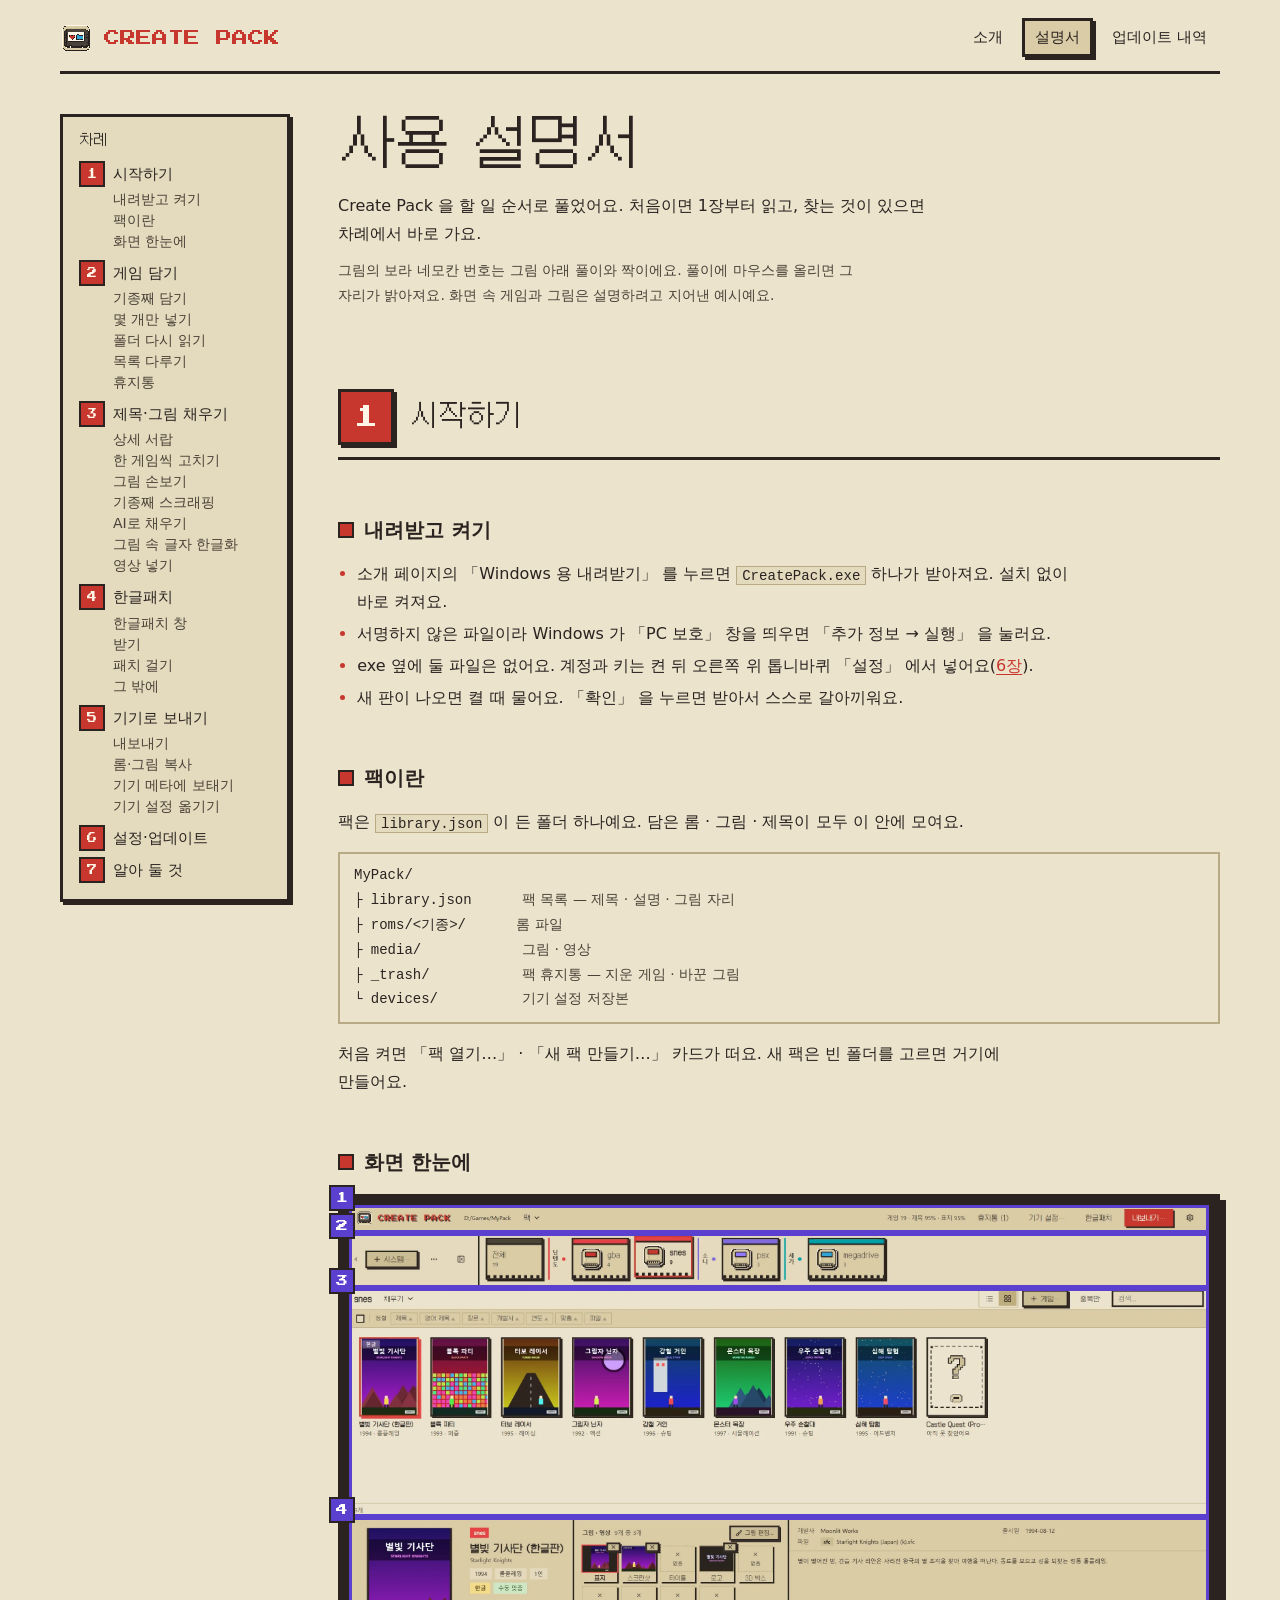
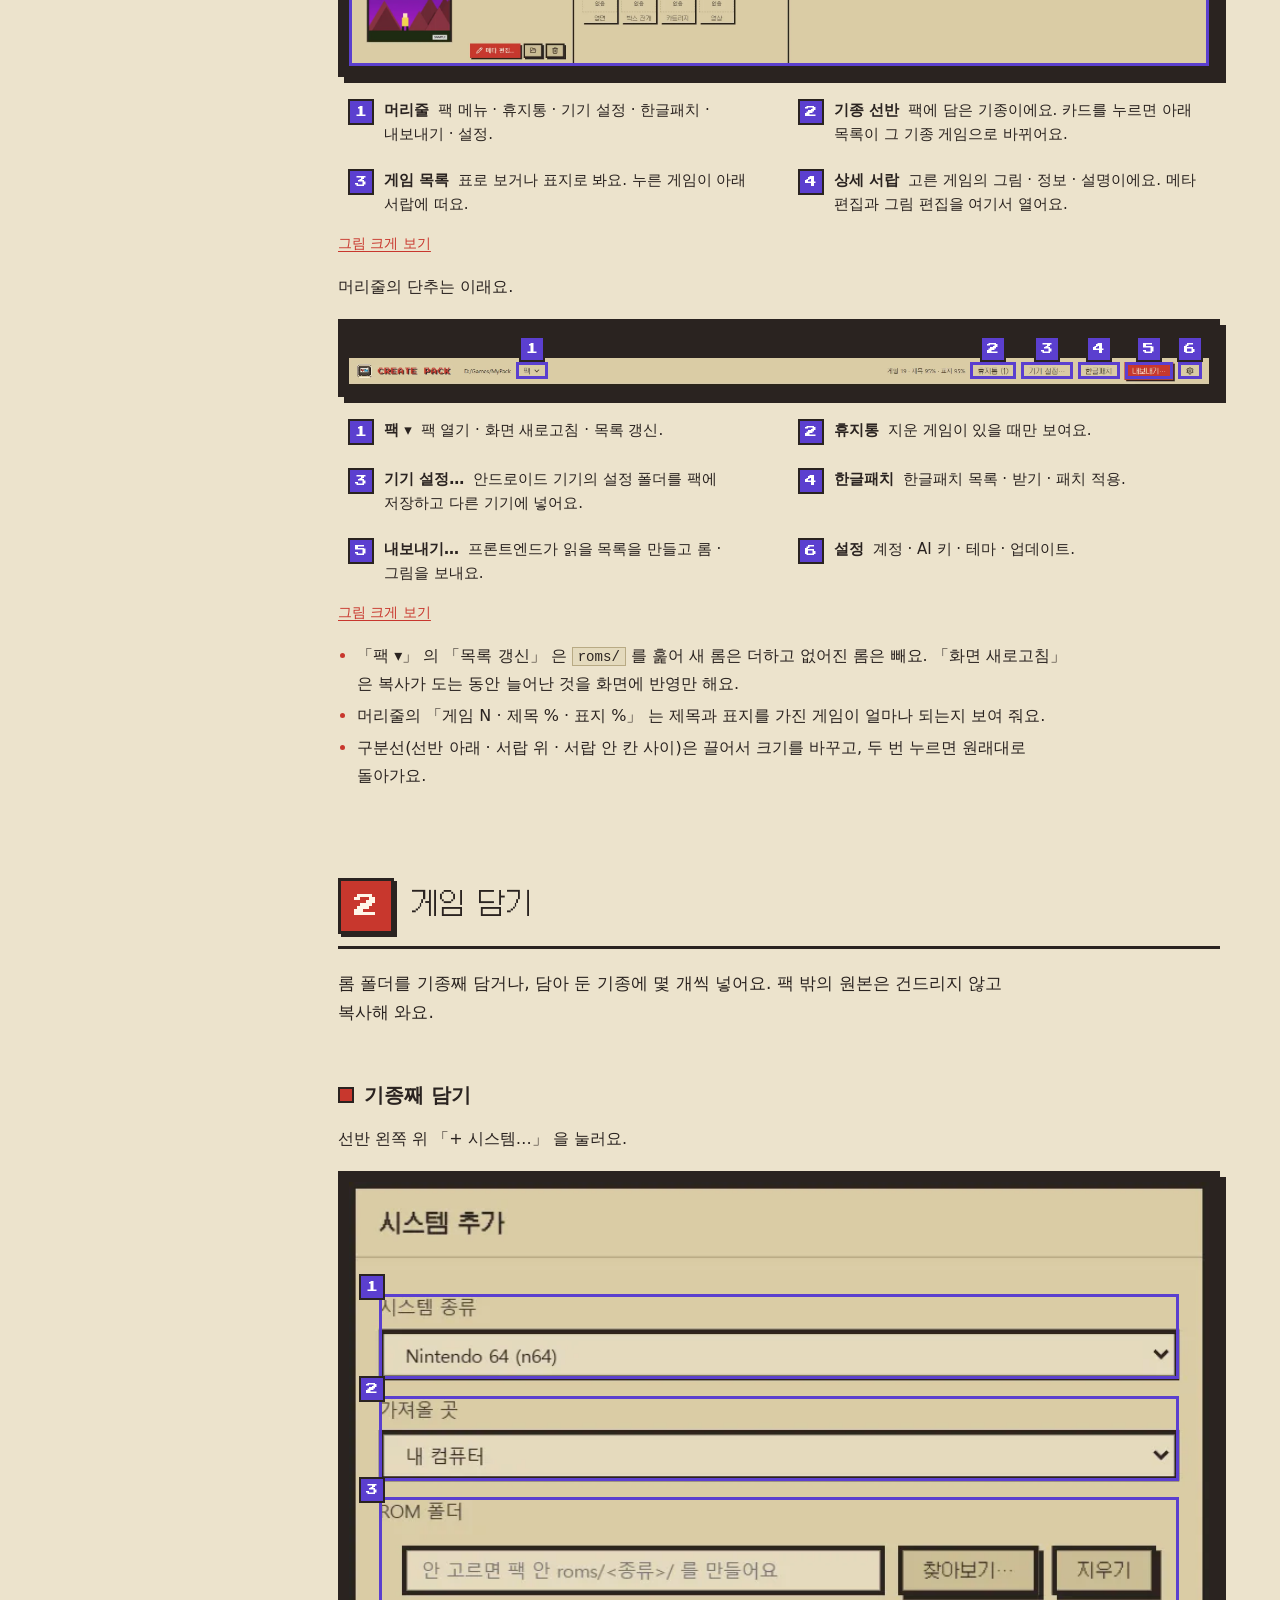
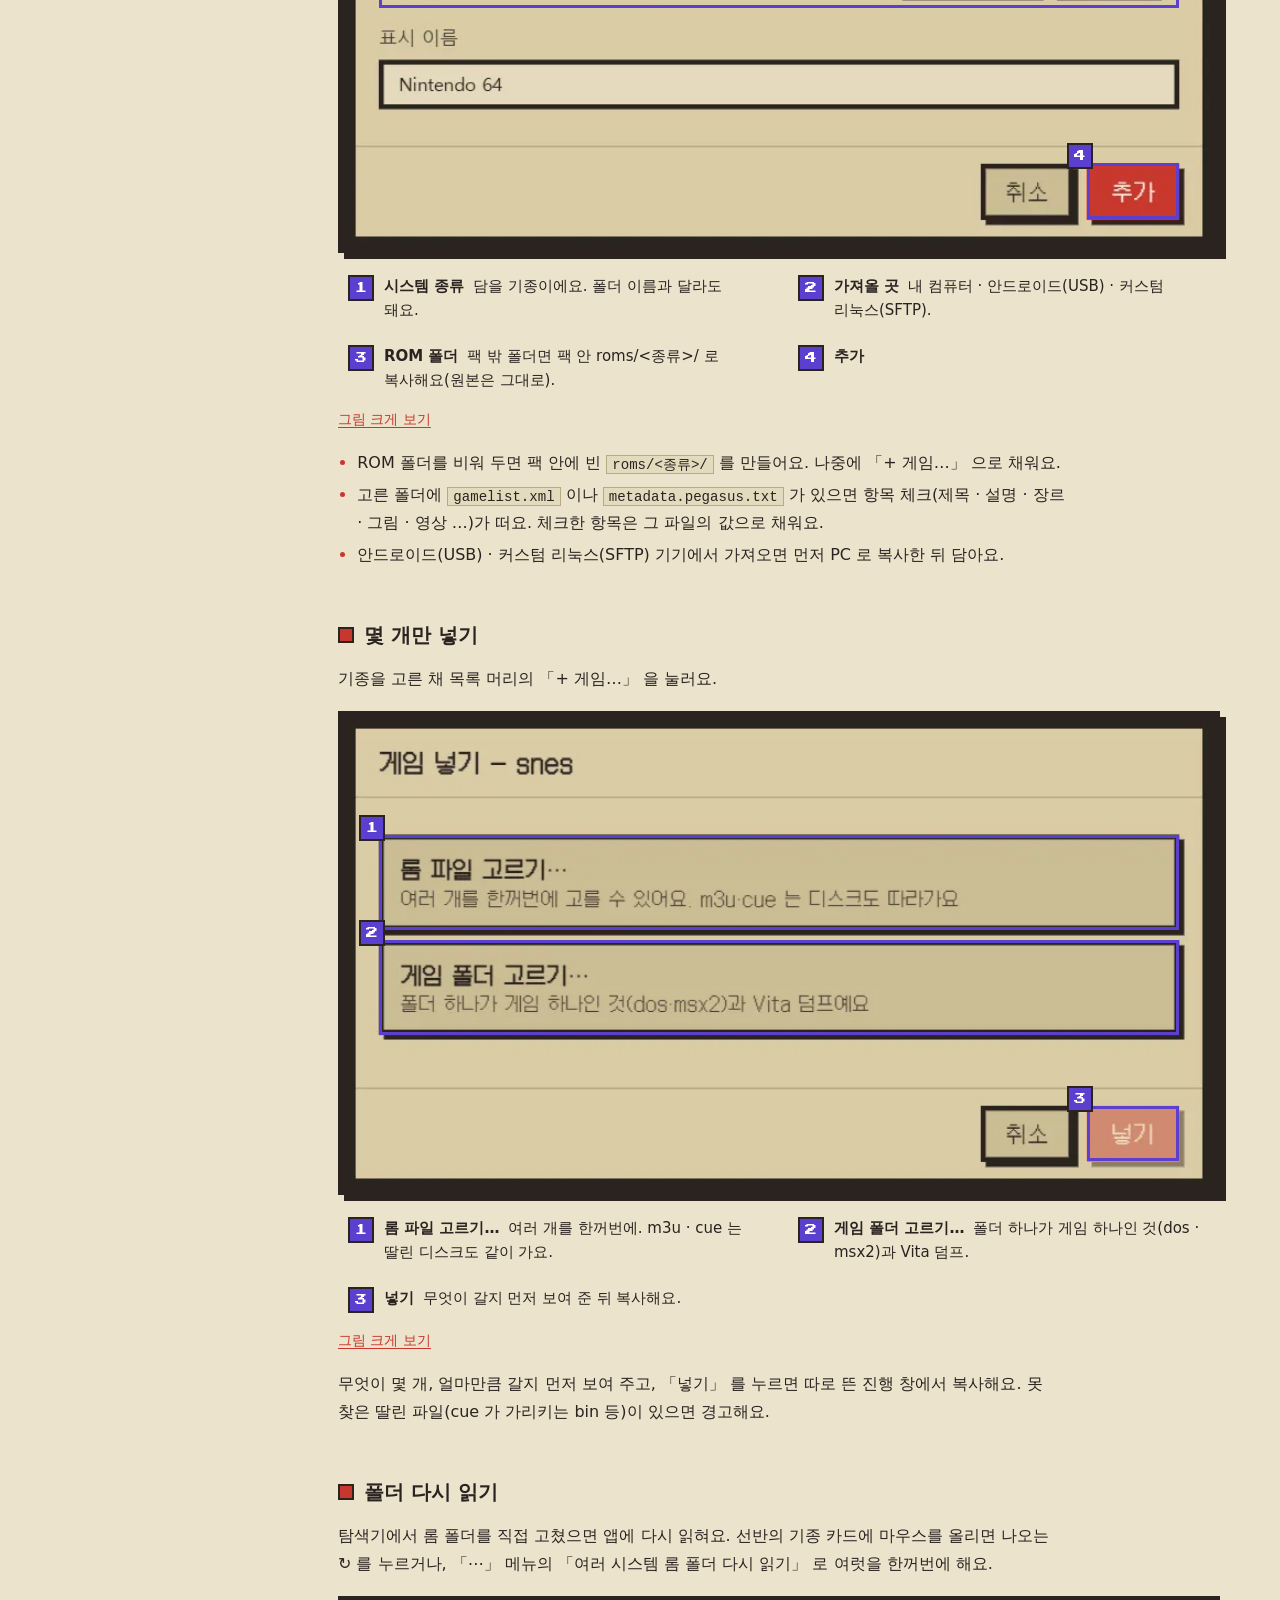
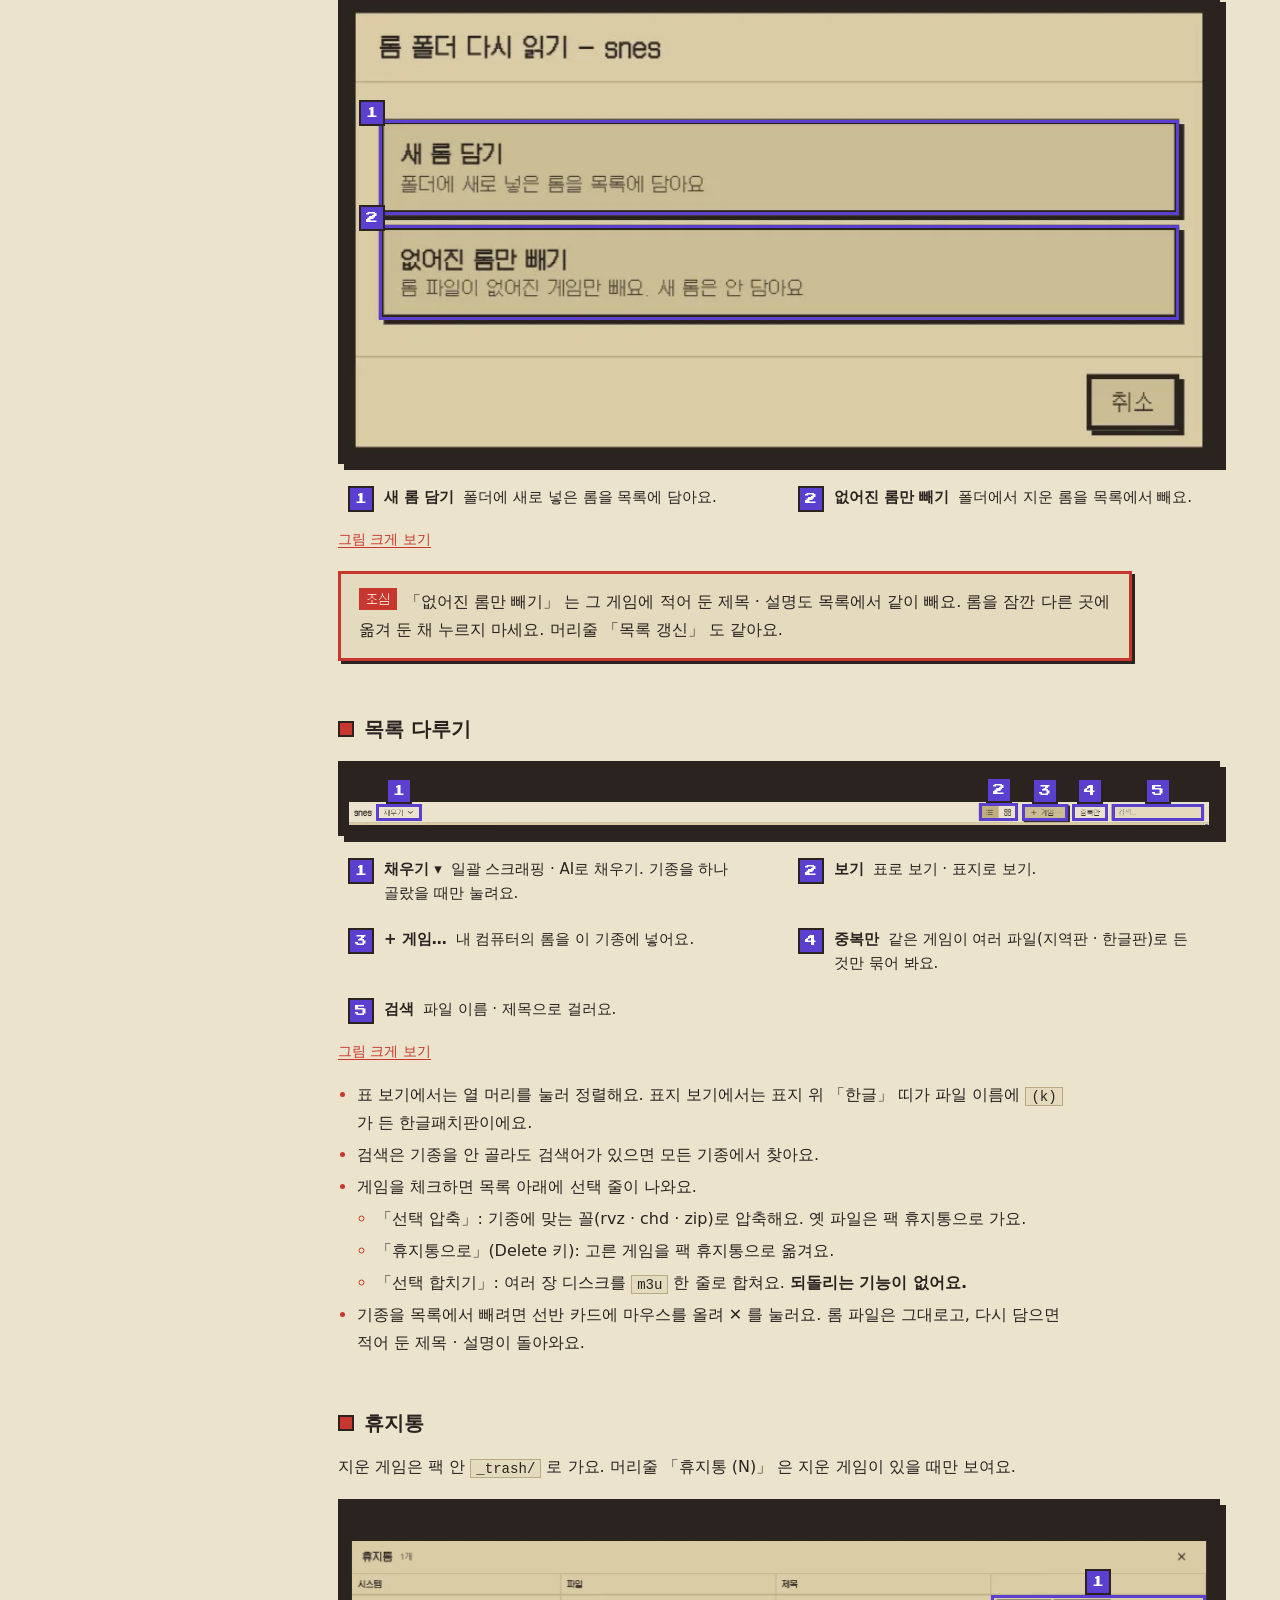
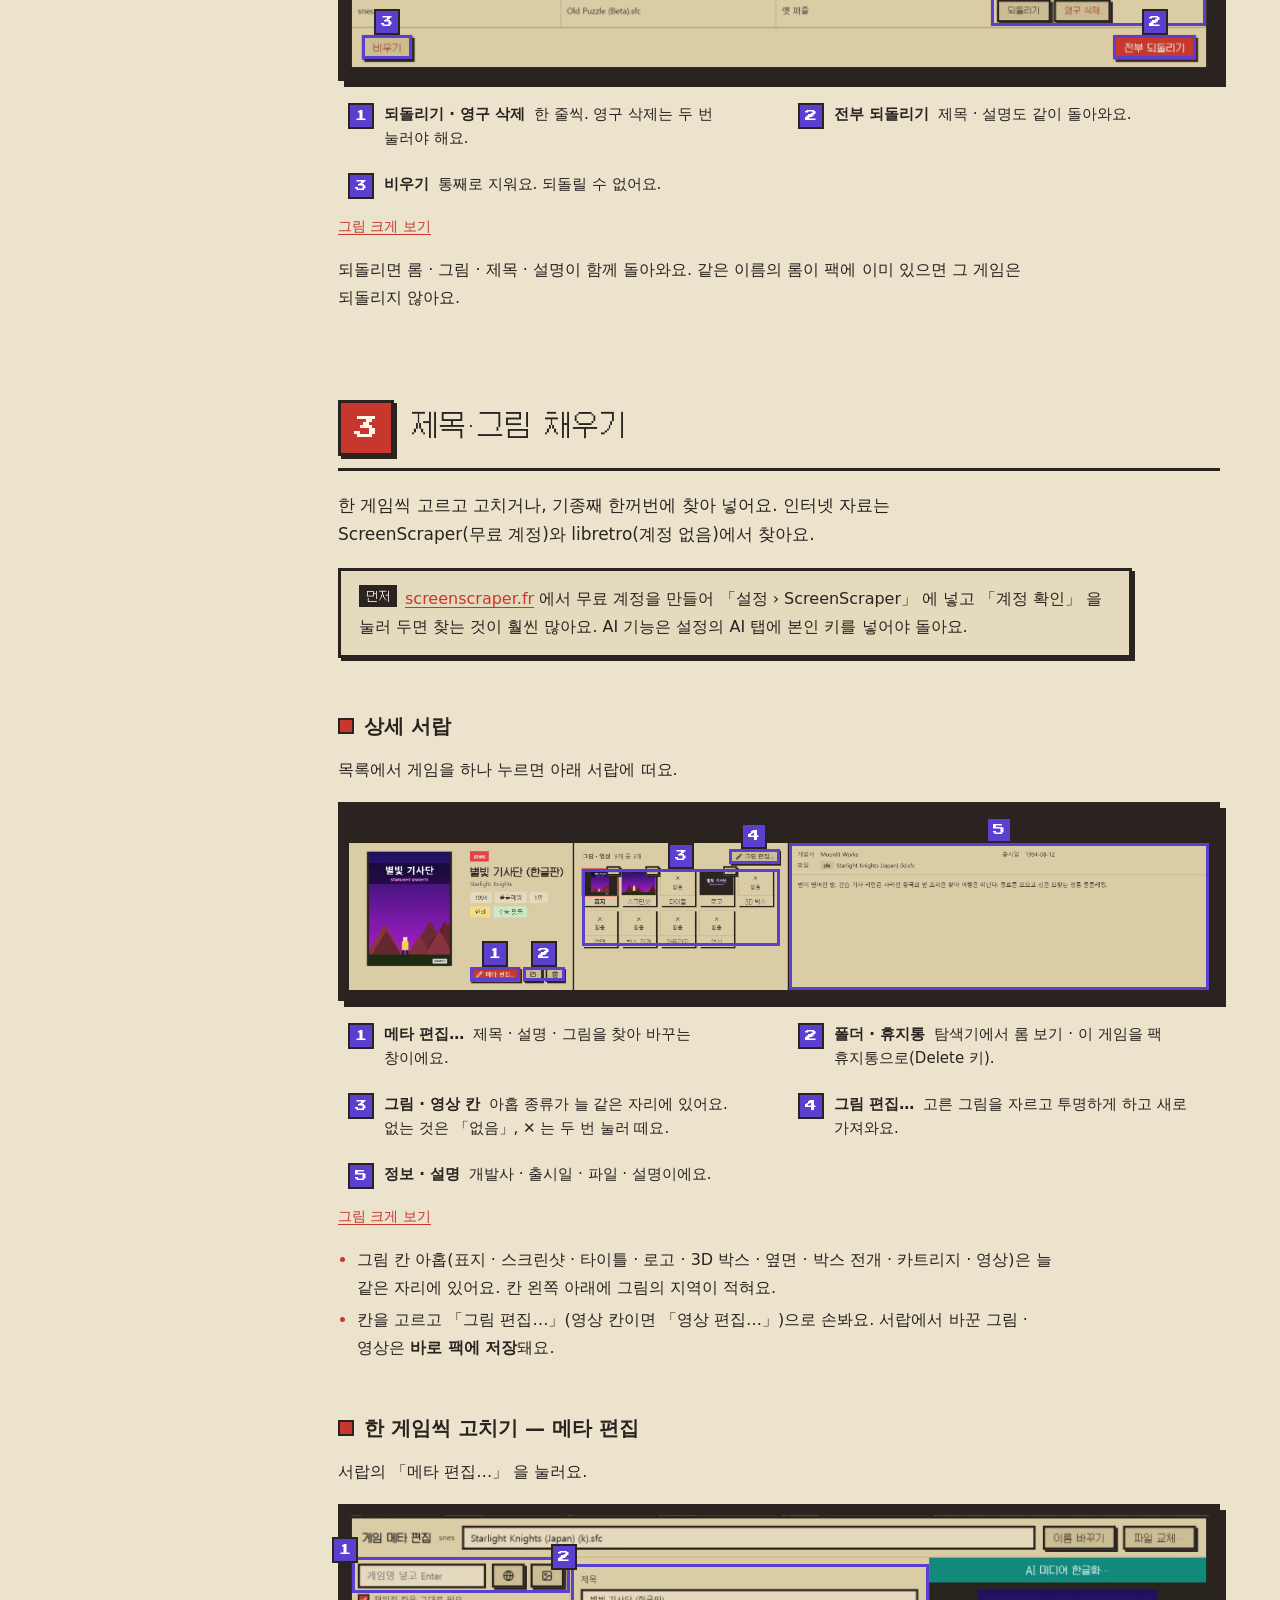
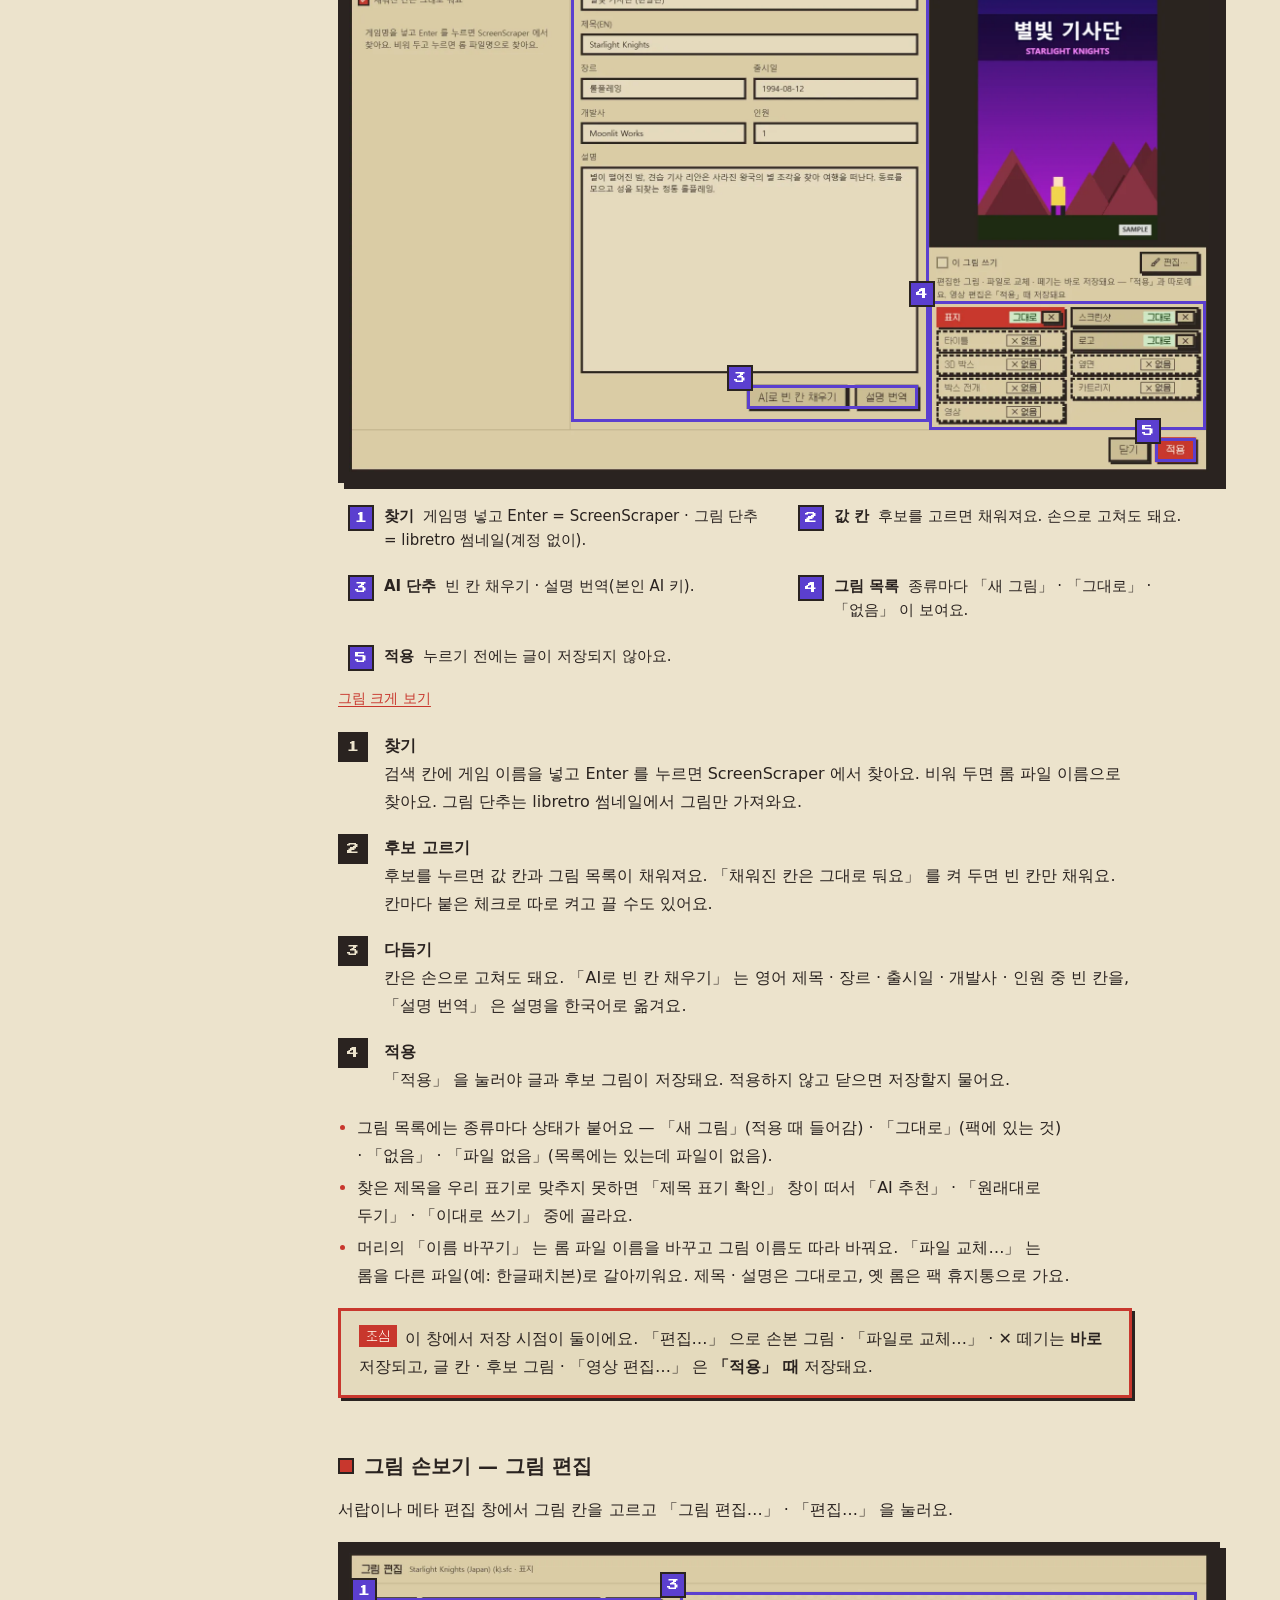
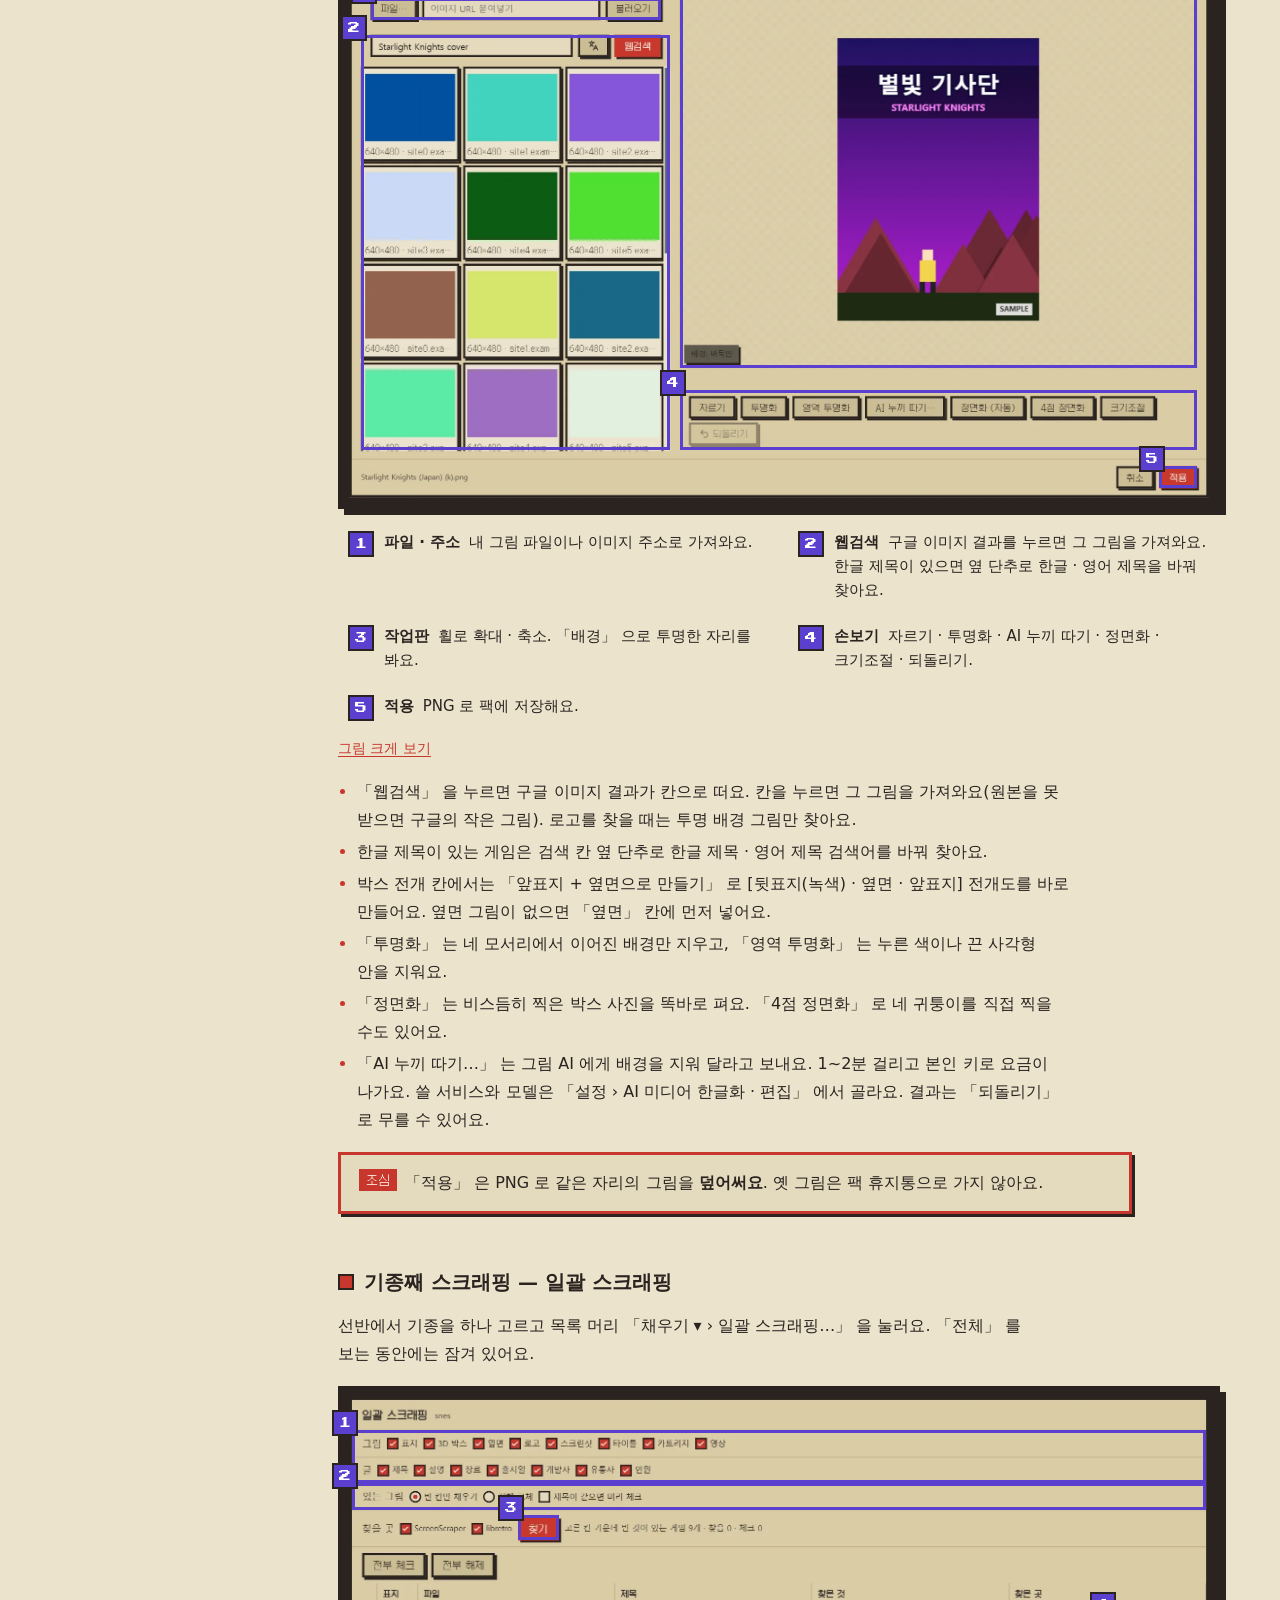
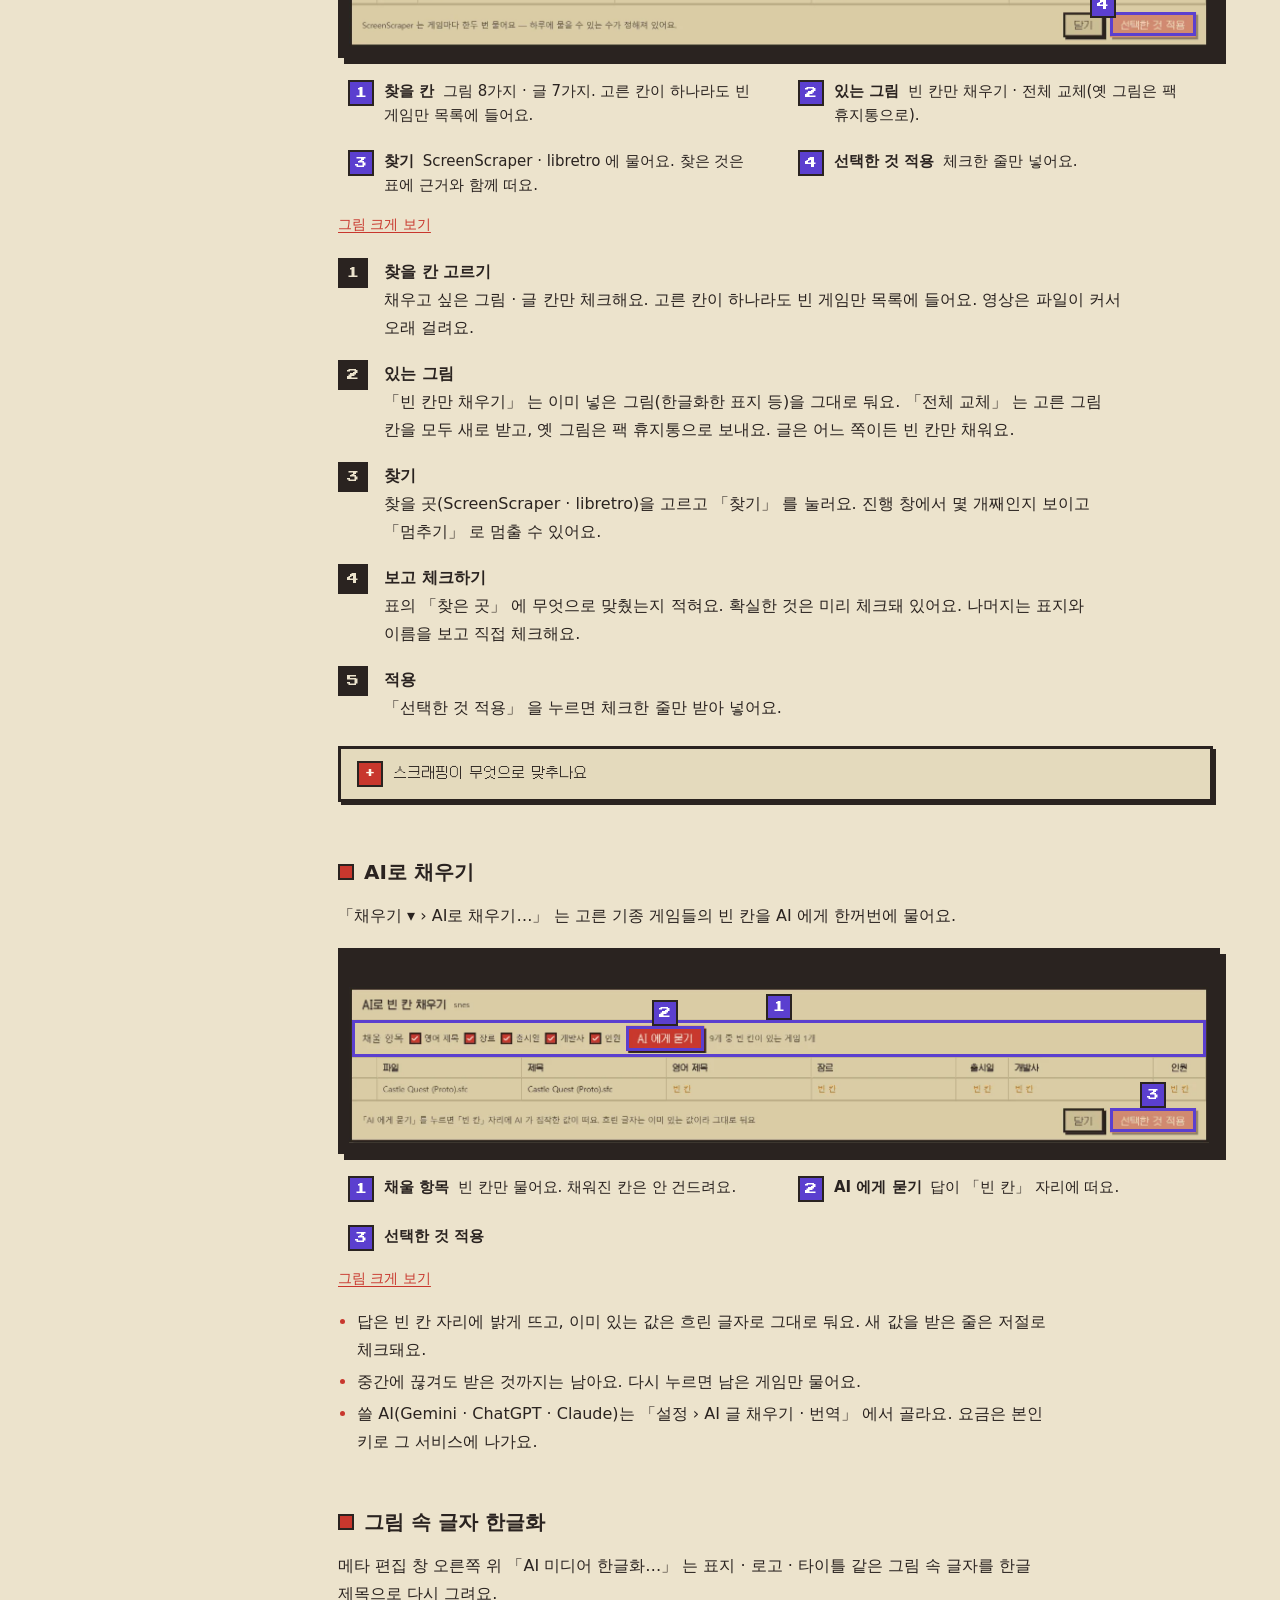
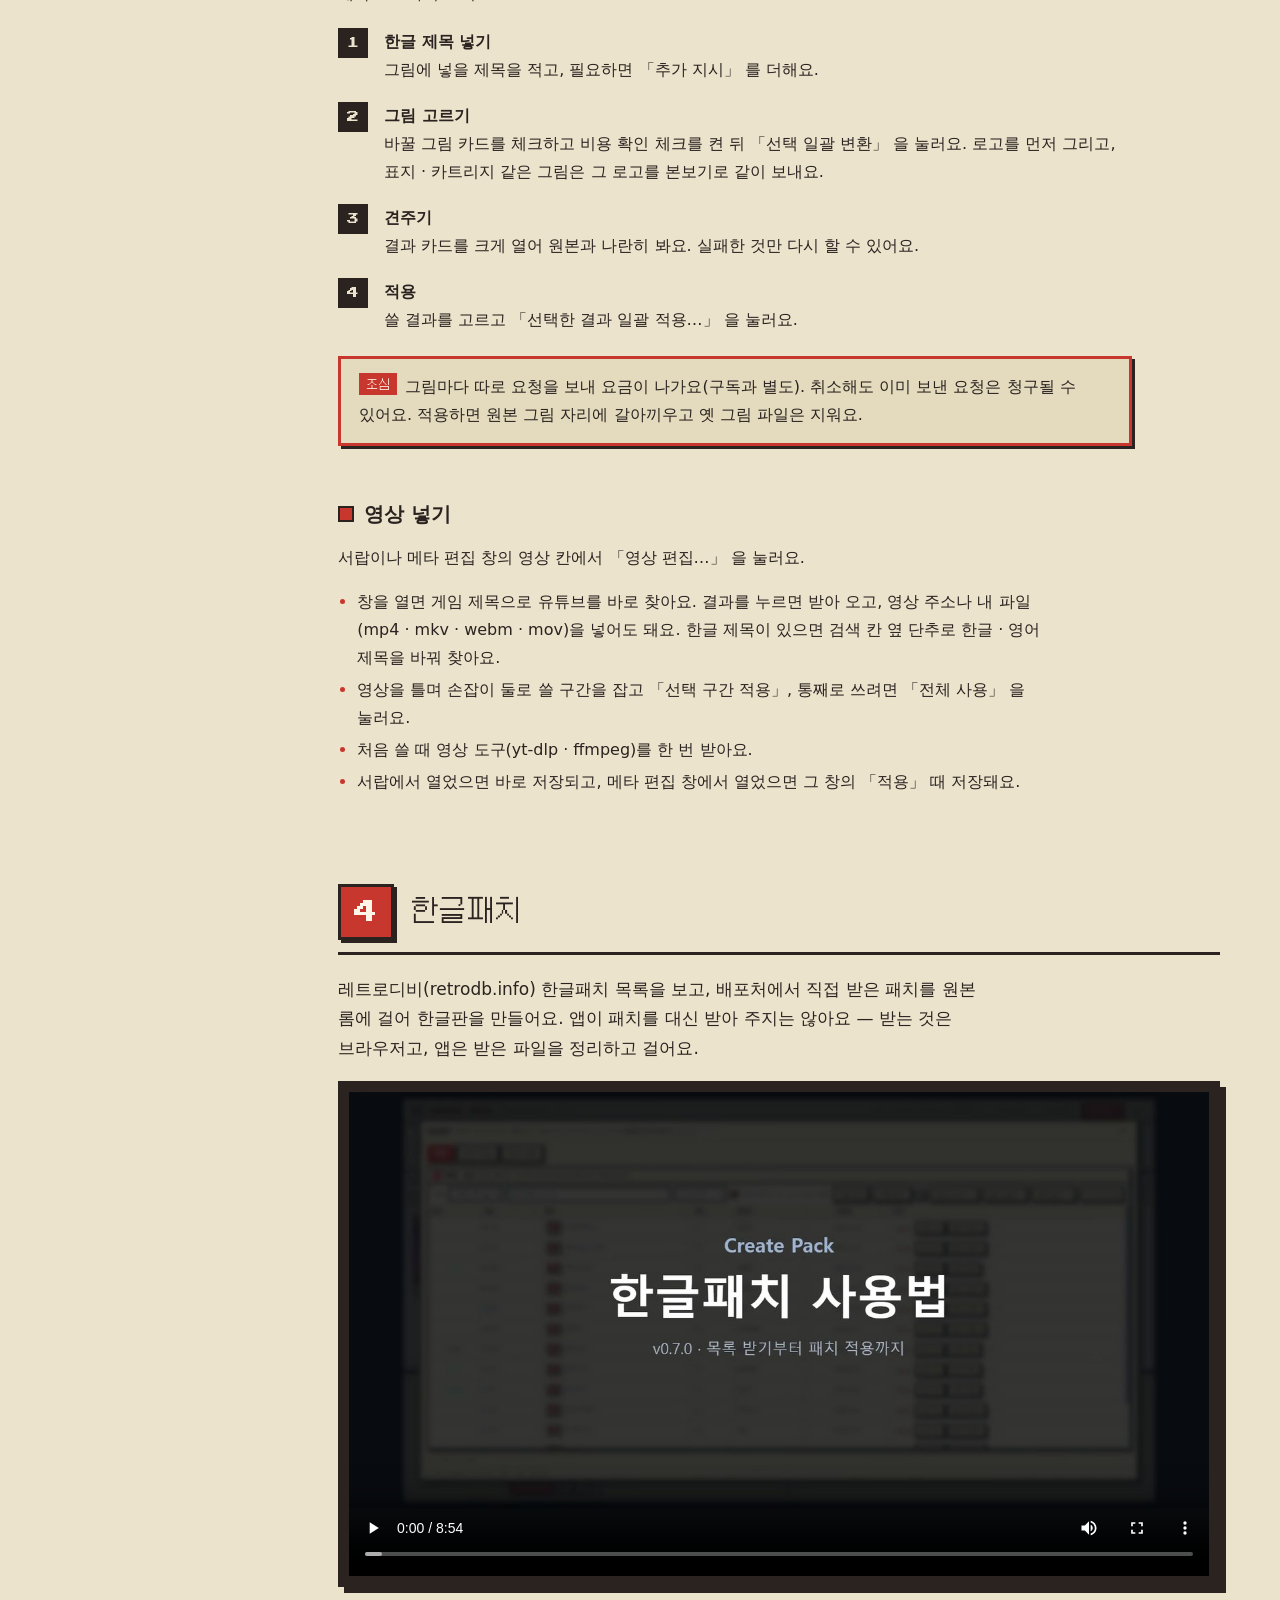
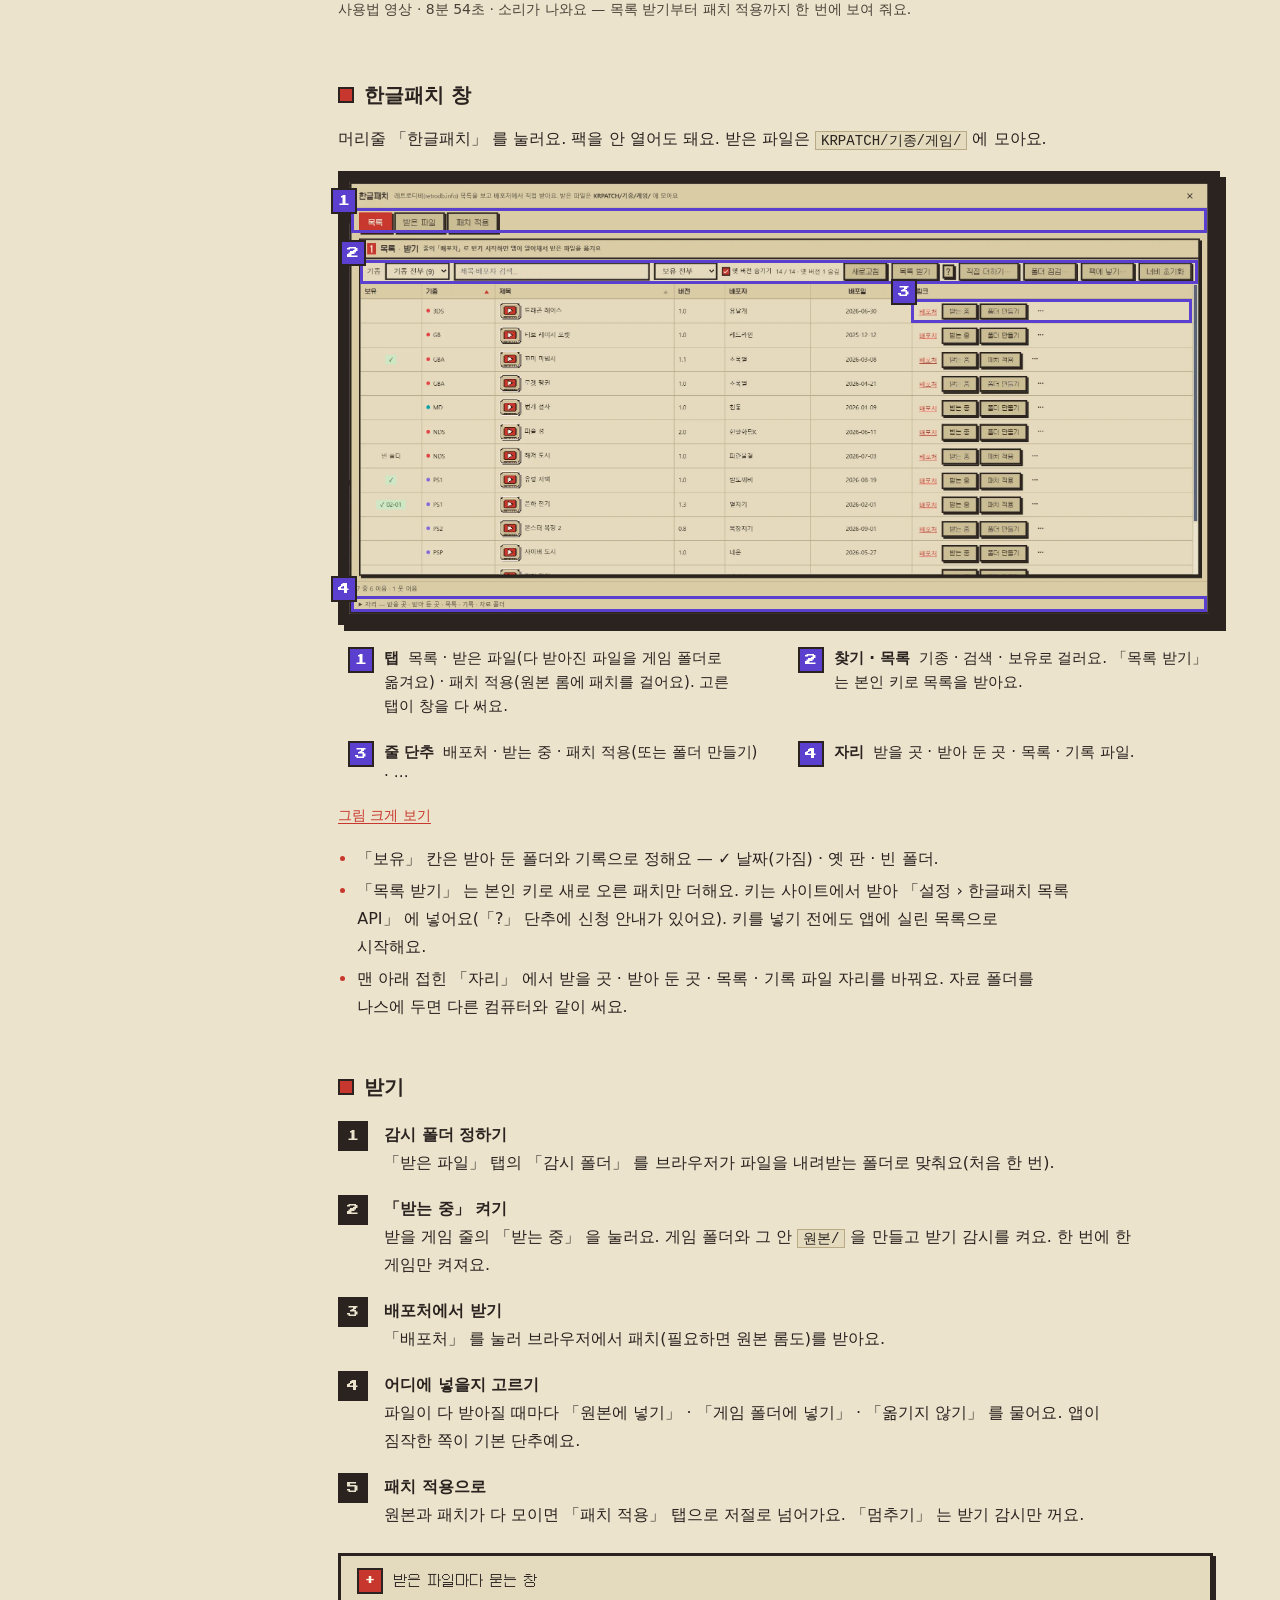
==== manual.html @ e06a7d8b "Merge branch 'docs/updates-071'" ====
<!doctype html>
<html lang="ko">
<head>
<meta charset="utf-8">
<meta name="viewport" content="width=device-width, initial-scale=1, viewport-fit=cover">
<title>사용 설명서 · Create Pack</title>
<meta name="description" content="Create Pack 을 할 일 순서로 풀었어요 — 팩 만들기, 게임 담기, 제목·그림 채우기, 한글패치, 기기로 보내기.">
<link rel="icon" href="assets/icon.png">
<link rel="stylesheet" href="assets/site.css">
<!-- 이 파일은 tools/manual/build-manual.mjs 가 manual.src.html 에서 만든다. 여기를 고치지 말고 원본을 고친다. -->
<style>
/* 설명서 짜임 — 넓은 화면은 왼쪽 차례 고정 + 오른쪽 본문, 좁은 화면은 차례를 접어 위에 둔다 */
.doc{display:grid;grid-template-columns:minmax(0,1fr);gap:32px;padding-top:40px}
@media (min-width:1040px){.doc{grid-template-columns:230px minmax(0,1fr);gap:48px}.toc{position:sticky;top:16px;align-self:start;max-height:calc(100dvh - 32px);overflow:auto}}
.toc{background:var(--panel2);border:3px solid var(--ink);box-shadow:var(--shadow);padding:14px 16px}
.toc summary{font:14px/1.4 var(--font-pixel);cursor:pointer;list-style:none}
.toc summary::-webkit-details-marker{display:none}
.toc ol{list-style:none;margin:8px 0 0;padding:0;display:grid;gap:2px}
.toc ol ol{margin:0 0 4px 34px;gap:0}
.toc a{color:var(--text);text-decoration:none;display:flex;gap:8px;align-items:center;padding:2px 0;font-size:15px}
.toc ol ol a{font-size:14px;line-height:1.5;color:var(--dim);padding:0}
.toc a:hover{color:var(--accent)}
.toc .ch{display:inline-grid;place-items:center;width:26px;height:26px;background:var(--accent);color:var(--on-accent);font:10px/1 var(--font-logo);border:2px solid var(--ink);flex:none}

.intro h1{margin-bottom:14px}
.intro p{max-width:62ch;margin:0 0 10px}

/* 장 · 절 */
.chap{padding-top:72px}
.chap>header{display:flex;align-items:center;gap:16px;border-bottom:3px solid var(--ink);padding-bottom:12px;margin-bottom:20px}
.chap>header .ch{display:inline-grid;place-items:center;width:56px;height:56px;background:var(--accent);color:var(--on-accent);font:24px/1 var(--font-logo);border:3px solid var(--ink);box-shadow:var(--shadow);flex:none}
.chap>header h2{margin:0}
.chap>p.lead{max-width:62ch;font-size:17px}
.sec{padding-top:36px}
.sec h3{display:flex;align-items:center;gap:10px;font-size:20px}
.sec h3::before{content:'';width:12px;height:12px;background:var(--accent);border:2px solid var(--ink);flex:none}
.sec p,.sec li{max-width:70ch}
.sec ul{padding-left:1.2em}
.sec li{margin-block:4px}
.sec li::marker{color:var(--accent)}

/* 그림 + 범례 */
.fig{margin:18px 0 8px}
.fig figcaption{margin-top:14px}
.legend{list-style:none;margin:0;padding:0;display:grid;grid-template-columns:repeat(auto-fill,minmax(min(100%,300px),1fr));gap:8px 18px}
.legend li{display:flex;gap:10px;align-items:flex-start;margin:0;padding:5px 8px;border:2px solid transparent;font-size:15px;line-height:1.6;max-width:none}
.legend li b{margin-right:4px}
.legend li.hot{border-color:var(--mark);background:var(--panel2)}
.legend .num{margin-top:1px}
.zoom{display:inline-block;margin-top:8px;font-size:14px}
@media (max-width:760px){.fig.strip .screen{overflow-x:auto}.fig.strip .stage{min-width:720px}}

/* 알림 상자 — 「알아 둘 것」 은 크림 판, 「조심」 은 빨간 테두리 */
.note,.warn{border:3px solid var(--ink);background:var(--panel2);padding:14px 18px;margin:18px 0;box-shadow:var(--shadow);max-width:78ch}
.warn{border-color:var(--accent)}
.note>b:first-child,.warn>b:first-child{display:inline-block;font:12px/1 var(--font-logo);padding:5px 7px;margin-right:8px;color:var(--on-accent);background:var(--ink);vertical-align:2px}
.warn>b:first-child{background:var(--accent)}
.note p,.warn p{margin:6px 0}

/* 차례대로 하는 일 — 픽셀 네모 번호 */
.steps{list-style:none;counter-reset:s;padding:0;margin:16px 0;display:grid;gap:10px;max-width:78ch}
.steps>li{counter-increment:s;display:grid;grid-template-columns:34px minmax(0,1fr);gap:12px;align-items:start;max-width:none}
.steps>li::before{content:counter(s);display:grid;place-items:center;width:30px;height:30px;background:var(--ink);color:var(--bg);font:12px/1 var(--font-logo)}
.steps>li b{display:block}

/* 더 읽을 거리(옛 덧붙임 상자) — 접어 두고 펼쳐 읽는다 */
details.more{border:3px solid var(--ink);background:var(--panel2);box-shadow:var(--shadow);margin:20px 0;max-width:86ch}
details.more>summary{cursor:pointer;padding:12px 16px;font:14px/1.4 var(--font-pixel);list-style:none;display:flex;align-items:center;gap:10px}
details.more>summary::-webkit-details-marker{display:none}
details.more>summary::before{content:'+';display:inline-grid;place-items:center;width:22px;height:22px;background:var(--accent);color:var(--on-accent);font:10px/1 var(--font-logo);border:2px solid var(--ink)}
details.more[open]>summary::before{content:'-'}
details.more>div{padding:0 18px 16px;border-top:3px solid var(--ink)}
dl.rules{display:grid;grid-template-columns:minmax(0,9em) minmax(0,1fr);gap:8px 16px;margin:14px 0 0}
dl.rules dt{font-weight:700}
dl.rules dd{margin:0}
@media (max-width:600px){dl.rules{grid-template-columns:minmax(0,1fr)}dl.rules dd{margin-bottom:8px}}
.tree{font:14px/1.7 var(--font-mono);background:var(--bg);border:2px solid var(--line);padding:10px 14px;margin:12px 0;overflow-x:auto;white-space:pre}
.tree .c{color:var(--dim);font-family:var(--font)}

/* 되돌리기 어려운 것 표 */
.table-wrap{overflow-x:auto;border:3px solid var(--ink);box-shadow:var(--shadow);margin:16px 0;background:var(--panel2)}
table.list{border-collapse:collapse;width:100%;min-width:560px;font-size:15px}
table.list th,table.list td{text-align:left;vertical-align:top;padding:9px 12px;border-bottom:2px solid var(--line)}
table.list th{background:var(--panel);font-weight:700;border-bottom:3px solid var(--ink)}
table.list tr:last-child td{border-bottom:0}
</style>
</head>
<body>
<div class="wrap">
<header class="top">
  <a class="logo" href="./"><img src="assets/icon.png" alt="" width="32" height="32">CREATE PACK</a>
  <nav aria-label="바로 가기"><a href="./">소개</a><a href="manual.html" aria-current="page">설명서</a><a href="updates.html">업데이트 내역</a></nav>
</header>

<div class="doc">
<details class="toc" open>
  <summary>차례</summary>
  <ol>
    <li><a href="#start"><span class="ch">1</span>시작하기</a>
      <ol><li><a href="#s-run">내려받고 켜기</a></li><li><a href="#s-pack">팩이란</a></li><li><a href="#s-screen">화면 한눈에</a></li></ol></li>
    <li><a href="#add"><span class="ch">2</span>게임 담기</a>
      <ol><li><a href="#s-sysadd">기종째 담기</a></li><li><a href="#s-addgame">몇 개만 넣기</a></li><li><a href="#s-rescan">폴더 다시 읽기</a></li><li><a href="#s-list">목록 다루기</a></li><li><a href="#s-trash">휴지통</a></li></ol></li>
    <li><a href="#fill"><span class="ch">3</span>제목·그림 채우기</a>
      <ol><li><a href="#s-drawer">상세 서랍</a></li><li><a href="#s-editor">한 게임씩 고치기</a></li><li><a href="#s-img">그림 손보기</a></li><li><a href="#s-bulk">기종째 스크래핑</a></li><li><a href="#s-ai">AI로 채우기</a></li><li><a href="#s-loc">그림 속 글자 한글화</a></li><li><a href="#s-video">영상 넣기</a></li></ol></li>
    <li><a href="#kr"><span class="ch">4</span>한글패치</a>
      <ol><li><a href="#s-kr">한글패치 창</a></li><li><a href="#s-krget">받기</a></li><li><a href="#s-krapply">패치 걸기</a></li><li><a href="#s-krmore">그 밖에</a></li></ol></li>
    <li><a href="#export"><span class="ch">5</span>기기로 보내기</a>
      <ol><li><a href="#s-export">내보내기</a></li><li><a href="#s-copy">롬·그림 복사</a></li><li><a href="#s-merge">기기 메타에 보태기</a></li><li><a href="#s-setup">기기 설정 옮기기</a></li></ol></li>
    <li><a href="#settings"><span class="ch">6</span>설정·업데이트</a></li>
    <li><a href="#notes"><span class="ch">7</span>알아 둘 것</a></li>
  </ol>
</details>

<main>
<section class="intro">
  <h1>사용 설명서</h1>
  <p>Create Pack 을 할 일 순서로 풀었어요. 처음이면 1장부터 읽고, 찾는 것이 있으면 차례에서 바로 가요.</p>
  <p class="muted small">그림의 보라 네모칸 번호는 그림 아래 풀이와 짝이에요. 풀이에 마우스를 올리면 그 자리가 밝아져요. 화면 속 게임과 그림은 설명하려고 지어낸 예시예요.</p>
</section>

<!-- ───────────── 1 시작하기 ───────────── -->
<section class="chap" id="start">
<header><span class="ch">1</span><h2>시작하기</h2></header>

<div class="sec" id="s-run">
<h3>내려받고 켜기</h3>
<ul>
  <li>소개 페이지의 「Windows 용 내려받기」 를 누르면 <code>CreatePack.exe</code> 하나가 받아져요. 설치 없이 바로 켜져요.</li>
  <li>서명하지 않은 파일이라 Windows 가 「PC 보호」 창을 띄우면 「추가 정보 → 실행」 을 눌러요.</li>
  <li>exe 옆에 둘 파일은 없어요. 계정과 키는 켠 뒤 오른쪽 위 톱니바퀴 「설정」 에서 넣어요(<a href="#settings">6장</a>).</li>
  <li>새 판이 나오면 켤 때 물어요. 「확인」 을 누르면 받아서 스스로 갈아끼워요.</li>
</ul>
</div>

<div class="sec" id="s-pack">
<h3>팩이란</h3>
<p>팩은 <code>library.json</code> 이 든 폴더 하나예요. 담은 롬 · 그림 · 제목이 모두 이 안에 모여요.</p>
<div class="tree">MyPack/
├ library.json      <span class="c">팩 목록 — 제목 · 설명 · 그림 자리</span>
├ roms/&lt;기종&gt;/      <span class="c">롬 파일</span>
├ media/            <span class="c">그림 · 영상</span>
├ _trash/           <span class="c">팩 휴지통 — 지운 게임 · 바꾼 그림</span>
└ devices/          <span class="c">기기 설정 저장본</span></div>
<p>처음 켜면 「팩 열기…」 · 「새 팩 만들기…」 카드가 떠요. 새 팩은 빈 폴더를 고르면 거기에 만들어요.</p>
</div>

<div class="sec" id="s-screen">
<h3>화면 한눈에</h3>
<figure class="fig" id="fig-overview">
<div class="screen"><div class="stage"><img src="assets/manual/overview.webp" alt="Create Pack 메인 창. 위에 머리줄, 그 아래 기종 카드 선반, 가운데 표지 격자, 아래에 고른 게임의 상세 서랍이 있다." width="1680" height="900"><span class="box" data-n="1" style="--x:0.00%;--y:0.00%;--w:100.00%;--h:6.00%"><span class="num">1</span></span><span class="box" data-n="2" style="--x:0.00%;--y:6.00%;--w:100.00%;--h:12.00%"><span class="num">2</span></span><span class="box" data-n="3" style="--x:0.00%;--y:18.00%;--w:100.00%;--h:49.78%"><span class="num">3</span></span><span class="box" data-n="4" style="--x:0.00%;--y:67.78%;--w:100.00%;--h:32.22%"><span class="num">4</span></span></div></div>
<figcaption><ol class="legend"><li data-n="1"><span class="num">1</span><span><b>머리줄</b> 팩 메뉴 · 휴지통 · 기기 설정 · 한글패치 · 내보내기 · 설정.</span></li><li data-n="2"><span class="num">2</span><span><b>기종 선반</b> 팩에 담은 기종이에요. 카드를 누르면 아래 목록이 그 기종 게임으로 바뀌어요.</span></li><li data-n="3"><span class="num">3</span><span><b>게임 목록</b> 표로 보거나 표지로 봐요. 누른 게임이 아래 서랍에 떠요.</span></li><li data-n="4"><span class="num">4</span><span><b>상세 서랍</b> 고른 게임의 그림 · 정보 · 설명이에요. 메타 편집과 그림 편집을 여기서 열어요.</span></li></ol><a class="zoom" href="assets/manual/overview.webp" target="_blank" rel="noopener">그림 크게 보기</a></figcaption>
</figure>
<p>머리줄의 단추는 이래요.</p>
<figure class="fig strip" id="fig-header">
<div class="screen"><div class="stage"><img src="assets/manual/header.webp" alt="머리줄. 왼쪽에 로고와 팩 경로, 오른쪽에 휴지통 · 기기 설정 · 한글패치 · 내보내기 · 설정 단추가 있다." width="1680" height="54" loading="lazy"><span class="box" data-n="1" style="--x:19.39%;--y:15.37%;--w:3.79%;--h:62.04%"><span class="num">1</span></span><span class="box" data-n="2" style="--x:72.23%;--y:15.37%;--w:5.35%;--h:62.04%"><span class="num">2</span></span><span class="box" data-n="3" style="--x:78.17%;--y:15.37%;--w:5.96%;--h:62.04%"><span class="num">3</span></span><span class="box" data-n="4" style="--x:84.73%;--y:15.37%;--w:4.88%;--h:62.04%"><span class="num">4</span></span><span class="box" data-n="5" style="--x:90.20%;--y:15.37%;--w:5.65%;--h:62.04%"><span class="num">5</span></span><span class="box" data-n="6" style="--x:96.45%;--y:15.37%;--w:2.71%;--h:62.04%"><span class="num">6</span></span></div></div>
<figcaption><ol class="legend"><li data-n="1"><span class="num">1</span><span><b>팩 ▾</b> 팩 열기 · 화면 새로고침 · 목록 갱신.</span></li><li data-n="2"><span class="num">2</span><span><b>휴지통</b> 지운 게임이 있을 때만 보여요.</span></li><li data-n="3"><span class="num">3</span><span><b>기기 설정…</b> 안드로이드 기기의 설정 폴더를 팩에 저장하고 다른 기기에 넣어요.</span></li><li data-n="4"><span class="num">4</span><span><b>한글패치</b> 한글패치 목록 · 받기 · 패치 적용.</span></li><li data-n="5"><span class="num">5</span><span><b>내보내기…</b> 프론트엔드가 읽을 목록을 만들고 롬 · 그림을 보내요.</span></li><li data-n="6"><span class="num">6</span><span><b>설정</b> 계정 · AI 키 · 테마 · 업데이트.</span></li></ol><a class="zoom" href="assets/manual/header.webp" target="_blank" rel="noopener">그림 크게 보기</a></figcaption>
</figure>
<ul>
  <li>「팩 ▾」 의 「목록 갱신」 은 <code>roms/</code> 를 훑어 새 롬은 더하고 없어진 롬은 빼요. 「화면 새로고침」 은 복사가 도는 동안 늘어난 것을 화면에 반영만 해요.</li>
  <li>머리줄의 「게임 N · 제목 % · 표지 %」 는 제목과 표지를 가진 게임이 얼마나 되는지 보여 줘요.</li>
  <li>구분선(선반 아래 · 서랍 위 · 서랍 안 칸 사이)은 끌어서 크기를 바꾸고, 두 번 누르면 원래대로 돌아가요.</li>
</ul>
</div>
</section>

<!-- ───────────── 2 게임 담기 ───────────── -->
<section class="chap" id="add">
<header><span class="ch">2</span><h2>게임 담기</h2></header>
<p class="lead">롬 폴더를 기종째 담거나, 담아 둔 기종에 몇 개씩 넣어요. 팩 밖의 원본은 건드리지 않고 복사해 와요.</p>

<div class="sec" id="s-sysadd">
<h3>기종째 담기</h3>
<p>선반 왼쪽 위 「+ 시스템…」 을 눌러요.</p>
<figure class="fig" id="fig-sysadd">
<div class="screen"><div class="stage"><img src="assets/manual/sysadd.webp" alt="시스템 추가 창. 시스템 종류, 가져올 곳, ROM 폴더, 표시 이름 칸과 추가 단추가 있다." width="520" height="400" loading="lazy"><span class="box" data-n="1" style="--x:3.46%;--y:17.00%;--w:93.08%;--h:12.88%"><span class="num">1</span></span><span class="box" data-n="2" style="--x:3.46%;--y:32.38%;--w:93.08%;--h:12.88%"><span class="num">2</span></span><span class="box" data-n="3" style="--x:3.46%;--y:47.75%;--w:93.08%;--h:16.75%"><span class="num">3</span></span><span class="box" data-n="4" style="--x:85.77%;--y:88.00%;--w:10.77%;--h:8.38%"><span class="num">4</span></span></div></div>
<figcaption><ol class="legend"><li data-n="1"><span class="num">1</span><span><b>시스템 종류</b> 담을 기종이에요. 폴더 이름과 달라도 돼요.</span></li><li data-n="2"><span class="num">2</span><span><b>가져올 곳</b> 내 컴퓨터 · 안드로이드(USB) · 커스텀 리눅스(SFTP).</span></li><li data-n="3"><span class="num">3</span><span><b>ROM 폴더</b> 팩 밖 폴더면 팩 안 roms/&lt;종류&gt;/ 로 복사해요(원본은 그대로).</span></li><li data-n="4"><span class="num">4</span><span><b>추가</b></span></li></ol><a class="zoom" href="assets/manual/sysadd.webp" target="_blank" rel="noopener">그림 크게 보기</a></figcaption>
</figure>
<ul>
  <li>ROM 폴더를 비워 두면 팩 안에 빈 <code>roms/&lt;종류&gt;/</code> 를 만들어요. 나중에 「+ 게임…」 으로 채워요.</li>
  <li>고른 폴더에 <code>gamelist.xml</code> 이나 <code>metadata.pegasus.txt</code> 가 있으면 항목 체크(제목 · 설명 · 장르 · 그림 · 영상 …)가 떠요. 체크한 항목은 그 파일의 값으로 채워요.</li>
  <li>안드로이드(USB) · 커스텀 리눅스(SFTP) 기기에서 가져오면 먼저 PC 로 복사한 뒤 담아요.</li>
</ul>
</div>

<div class="sec" id="s-addgame">
<h3>몇 개만 넣기</h3>
<p>기종을 고른 채 목록 머리의 「+ 게임…」 을 눌러요.</p>
<figure class="fig" id="fig-addgame">
<div class="screen"><div class="stage"><img src="assets/manual/addgame.webp" alt="게임 넣기 창. 롬 파일 고르기와 게임 폴더 고르기 단추, 넣기 단추가 있다." width="520" height="280" loading="lazy"><span class="box" data-n="1" style="--x:3.46%;--y:24.29%;--w:93.08%;--h:20.61%"><span class="num">1</span></span><span class="box" data-n="2" style="--x:3.46%;--y:47.04%;--w:93.08%;--h:20.61%"><span class="num">2</span></span><span class="box" data-n="3" style="--x:85.77%;--y:83.04%;--w:10.77%;--h:11.96%"><span class="num">3</span></span></div></div>
<figcaption><ol class="legend"><li data-n="1"><span class="num">1</span><span><b>롬 파일 고르기…</b> 여러 개를 한꺼번에. m3u · cue 는 딸린 디스크도 같이 가요.</span></li><li data-n="2"><span class="num">2</span><span><b>게임 폴더 고르기…</b> 폴더 하나가 게임 하나인 것(dos · msx2)과 Vita 덤프.</span></li><li data-n="3"><span class="num">3</span><span><b>넣기</b> 무엇이 갈지 먼저 보여 준 뒤 복사해요.</span></li></ol><a class="zoom" href="assets/manual/addgame.webp" target="_blank" rel="noopener">그림 크게 보기</a></figcaption>
</figure>
<p>무엇이 몇 개, 얼마만큼 갈지 먼저 보여 주고, 「넣기」 를 누르면 따로 뜬 진행 창에서 복사해요. 못 찾은 딸린 파일(cue 가 가리키는 bin 등)이 있으면 경고해요.</p>
</div>

<div class="sec" id="s-rescan">
<h3>폴더 다시 읽기</h3>
<p>탐색기에서 롬 폴더를 직접 고쳤으면 앱에 다시 읽혀요. 선반의 기종 카드에 마우스를 올리면 나오는 ↻ 를 누르거나, 「⋯」 메뉴의 「여러 시스템 롬 폴더 다시 읽기」 로 여럿을 한꺼번에 해요.</p>
<figure class="fig" id="fig-rescan">
<div class="screen"><div class="stage"><img src="assets/manual/rescan.webp" alt="롬 폴더 다시 읽기 창. 새 롬 담기와 없어진 롬만 빼기 단추가 있다." width="520" height="270" loading="lazy"><span class="box" data-n="1" style="--x:3.46%;--y:25.19%;--w:93.08%;--h:21.37%"><span class="num">1</span></span><span class="box" data-n="2" style="--x:3.46%;--y:48.78%;--w:93.08%;--h:21.37%"><span class="num">2</span></span></div></div>
<figcaption><ol class="legend"><li data-n="1"><span class="num">1</span><span><b>새 롬 담기</b> 폴더에 새로 넣은 롬을 목록에 담아요.</span></li><li data-n="2"><span class="num">2</span><span><b>없어진 롬만 빼기</b> 폴더에서 지운 롬을 목록에서 빼요.</span></li></ol><a class="zoom" href="assets/manual/rescan.webp" target="_blank" rel="noopener">그림 크게 보기</a></figcaption>
</figure>
<div class="warn"><b>조심</b>「없어진 롬만 빼기」 는 그 게임에 적어 둔 제목 · 설명도 목록에서 같이 빼요. 롬을 잠깐 다른 곳에 옮겨 둔 채 누르지 마세요. 머리줄 「목록 갱신」 도 같아요.</div>
</div>

<div class="sec" id="s-list">
<h3>목록 다루기</h3>
<figure class="fig strip" id="fig-list-head">
<div class="screen"><div class="stage"><img src="assets/manual/list-head.webp" alt="게임 목록 머리. 채우기 메뉴, 보기 전환, 게임 추가, 중복만, 검색 칸이 있다." width="1680" height="50" loading="lazy"><span class="box" data-n="1" style="--x:3.13%;--y:15.60%;--w:5.33%;--h:67.00%"><span class="num">1</span></span><span class="box" data-n="2" style="--x:73.23%;--y:13.60%;--w:4.60%;--h:71.00%"><span class="num">2</span></span><span class="box" data-n="3" style="--x:78.30%;--y:15.60%;--w:5.33%;--h:67.00%"><span class="num">3</span></span><span class="box" data-n="4" style="--x:84.11%;--y:15.60%;--w:4.11%;--h:67.00%"><span class="num">4</span></span><span class="box" data-n="5" style="--x:88.69%;--y:15.60%;--w:10.71%;--h:67.00%"><span class="num">5</span></span></div></div>
<figcaption><ol class="legend"><li data-n="1"><span class="num">1</span><span><b>채우기 ▾</b> 일괄 스크래핑 · AI로 채우기. 기종을 하나 골랐을 때만 눌려요.</span></li><li data-n="2"><span class="num">2</span><span><b>보기</b> 표로 보기 · 표지로 보기.</span></li><li data-n="3"><span class="num">3</span><span><b>+ 게임…</b> 내 컴퓨터의 롬을 이 기종에 넣어요.</span></li><li data-n="4"><span class="num">4</span><span><b>중복만</b> 같은 게임이 여러 파일(지역판 · 한글판)로 든 것만 묶어 봐요.</span></li><li data-n="5"><span class="num">5</span><span><b>검색</b> 파일 이름 · 제목으로 걸러요.</span></li></ol><a class="zoom" href="assets/manual/list-head.webp" target="_blank" rel="noopener">그림 크게 보기</a></figcaption>
</figure>
<ul>
  <li>표 보기에서는 열 머리를 눌러 정렬해요. 표지 보기에서는 표지 위 「한글」 띠가 파일 이름에 <code>(k)</code> 가 든 한글패치판이에요.</li>
  <li>검색은 기종을 안 골라도 검색어가 있으면 모든 기종에서 찾아요.</li>
  <li>게임을 체크하면 목록 아래에 선택 줄이 나와요.
    <ul>
      <li>「선택 압축」: 기종에 맞는 꼴(rvz · chd · zip)로 압축해요. 옛 파일은 팩 휴지통으로 가요.</li>
      <li>「휴지통으로」(Delete 키): 고른 게임을 팩 휴지통으로 옮겨요.</li>
      <li>「선택 합치기」: 여러 장 디스크를 <code>m3u</code> 한 줄로 합쳐요. <b>되돌리는 기능이 없어요.</b></li>
    </ul>
  </li>
  <li>기종을 목록에서 빼려면 선반 카드에 마우스를 올려 ✕ 를 눌러요. 롬 파일은 그대로고, 다시 담으면 적어 둔 제목 · 설명이 돌아와요.</li>
</ul>
</div>

<div class="sec" id="s-trash">
<h3>휴지통</h3>
<p>지운 게임은 팩 안 <code>_trash/</code> 로 가요. 머리줄 「휴지통 (N)」 은 지운 게임이 있을 때만 보여요.</p>
<figure class="fig strip" id="fig-trash">
<div class="screen"><div class="stage"><img src="assets/manual/trash.webp" alt="휴지통 창. 지운 게임 표와 줄마다 되돌리기 · 영구 삭제, 아래에 전부 되돌리기와 비우기 단추가 있다." width="1180" height="181" loading="lazy"><span class="box" data-n="1" style="--x:74.61%;--y:43.09%;--w:25.01%;--h:24.03%"><span class="num">1</span></span><span class="box" data-n="2" style="--x:88.88%;--y:73.48%;--w:9.59%;--h:18.51%"><span class="num">2</span></span><span class="box" data-n="3" style="--x:1.53%;--y:73.48%;--w:5.85%;--h:18.51%"><span class="num">3</span></span></div></div>
<figcaption><ol class="legend"><li data-n="1"><span class="num">1</span><span><b>되돌리기 · 영구 삭제</b> 한 줄씩. 영구 삭제는 두 번 눌러야 해요.</span></li><li data-n="2"><span class="num">2</span><span><b>전부 되돌리기</b> 제목 · 설명도 같이 돌아와요.</span></li><li data-n="3"><span class="num">3</span><span><b>비우기</b> 통째로 지워요. 되돌릴 수 없어요.</span></li></ol><a class="zoom" href="assets/manual/trash.webp" target="_blank" rel="noopener">그림 크게 보기</a></figcaption>
</figure>
<p>되돌리면 롬 · 그림 · 제목 · 설명이 함께 돌아와요. 같은 이름의 롬이 팩에 이미 있으면 그 게임은 되돌리지 않아요.</p>
</div>
</section>

<!-- ───────────── 3 제목·그림 채우기 ───────────── -->
<section class="chap" id="fill">
<header><span class="ch">3</span><h2>제목·그림 채우기</h2></header>
<p class="lead">한 게임씩 고르고 고치거나, 기종째 한꺼번에 찾아 넣어요. 인터넷 자료는 ScreenScraper(무료 계정)와 libretro(계정 없음)에서 찾아요.</p>
<div class="note"><b>먼저</b><a href="https://www.screenscraper.fr/" target="_blank" rel="noopener">screenscraper.fr</a> 에서 무료 계정을 만들어 「설정 › ScreenScraper」 에 넣고 「계정 확인」 을 눌러 두면 찾는 것이 훨씬 많아요. AI 기능은 설정의 AI 탭에 본인 키를 넣어야 돌아요.</div>

<div class="sec" id="s-drawer">
<h3>상세 서랍</h3>
<p>목록에서 게임을 하나 누르면 아래 서랍에 떠요.</p>
<figure class="fig strip" id="fig-drawer">
<div class="screen"><div class="stage"><img src="assets/manual/drawer.webp" alt="상세 서랍. 큰 표지와 제목, 메타 편집 단추, 그림 · 영상 아홉 칸, 개발사 · 출시일 · 설명이 있다." width="1680" height="290" loading="lazy"><span class="box" data-n="1" style="--x:14.07%;--y:84.66%;--w:5.85%;--h:9.83%"><span class="num">1</span></span><span class="box" data-n="2" style="--x:20.27%;--y:84.66%;--w:4.79%;--h:9.83%"><span class="num">2</span></span><span class="box" data-n="3" style="--x:27.14%;--y:18.79%;--w:22.92%;--h:52.07%"><span class="num">3</span></span><span class="box" data-n="4" style="--x:44.21%;--y:5.52%;--w:5.85%;--h:9.83%"><span class="num">4</span></span><span class="box" data-n="5" style="--x:51.19%;--y:1.38%;--w:48.81%;--h:98.62%"><span class="num">5</span></span></div></div>
<figcaption><ol class="legend"><li data-n="1"><span class="num">1</span><span><b>메타 편집…</b> 제목 · 설명 · 그림을 찾아 바꾸는 창이에요.</span></li><li data-n="2"><span class="num">2</span><span><b>폴더 · 휴지통</b> 탐색기에서 롬 보기 · 이 게임을 팩 휴지통으로(Delete 키).</span></li><li data-n="3"><span class="num">3</span><span><b>그림 · 영상 칸</b> 아홉 종류가 늘 같은 자리에 있어요. 없는 것은 「없음」, ✕ 는 두 번 눌러 떼요.</span></li><li data-n="4"><span class="num">4</span><span><b>그림 편집…</b> 고른 그림을 자르고 투명하게 하고 새로 가져와요.</span></li><li data-n="5"><span class="num">5</span><span><b>정보 · 설명</b> 개발사 · 출시일 · 파일 · 설명이에요.</span></li></ol><a class="zoom" href="assets/manual/drawer.webp" target="_blank" rel="noopener">그림 크게 보기</a></figcaption>
</figure>
<ul>
  <li>그림 칸 아홉(표지 · 스크린샷 · 타이틀 · 로고 · 3D 박스 · 옆면 · 박스 전개 · 카트리지 · 영상)은 늘 같은 자리에 있어요. 칸 왼쪽 아래에 그림의 지역이 적혀요.</li>
  <li>칸을 고르고 「그림 편집…」(영상 칸이면 「영상 편집…」)으로 손봐요. 서랍에서 바꾼 그림 · 영상은 <b>바로 팩에 저장</b>돼요.</li>
</ul>
</div>

<div class="sec" id="s-editor">
<h3>한 게임씩 고치기 — 메타 편집</h3>
<p>서랍의 「메타 편집…」 을 눌러요.</p>
<figure class="fig" id="fig-editor">
<div class="screen"><div class="stage"><img src="assets/manual/editor.webp" alt="게임 메타 편집 창. 왼쪽에 후보 찾기, 가운데에 제목 · 장르 · 설명 칸, 오른쪽에 그림 목록과 미리보기가 있다." width="1180" height="765" loading="lazy"><span class="box" data-n="1" style="--x:0.34%;--y:7.65%;--w:25.34%;--h:6.47%"><span class="num">1</span></span><span class="box" data-n="2" style="--x:25.76%;--y:8.95%;--w:41.69%;--h:82.09%"><span class="num">2</span></span><span class="box" data-n="3" style="--x:46.30%;--y:84.31%;--w:19.89%;--h:4.38%"><span class="num">3</span></span><span class="box" data-n="4" style="--x:67.46%;--y:69.28%;--w:32.20%;--h:23.07%"><span class="num">4</span></span><span class="box" data-n="5" style="--x:93.73%;--y:93.79%;--w:4.75%;--h:4.38%"><span class="num">5</span></span></div></div>
<figcaption><ol class="legend"><li data-n="1"><span class="num">1</span><span><b>찾기</b> 게임명 넣고 Enter = ScreenScraper · 그림 단추 = libretro 썸네일(계정 없이).</span></li><li data-n="2"><span class="num">2</span><span><b>값 칸</b> 후보를 고르면 채워져요. 손으로 고쳐도 돼요.</span></li><li data-n="3"><span class="num">3</span><span><b>AI 단추</b> 빈 칸 채우기 · 설명 번역(본인 AI 키).</span></li><li data-n="4"><span class="num">4</span><span><b>그림 목록</b> 종류마다 「새 그림」 · 「그대로」 · 「없음」 이 보여요.</span></li><li data-n="5"><span class="num">5</span><span><b>적용</b> 누르기 전에는 글이 저장되지 않아요.</span></li></ol><a class="zoom" href="assets/manual/editor.webp" target="_blank" rel="noopener">그림 크게 보기</a></figcaption>
</figure>
<ol class="steps">
  <li><span><b>찾기</b>검색 칸에 게임 이름을 넣고 Enter 를 누르면 ScreenScraper 에서 찾아요. 비워 두면 롬 파일 이름으로 찾아요. 그림 단추는 libretro 썸네일에서 그림만 가져와요.</span></li>
  <li><span><b>후보 고르기</b>후보를 누르면 값 칸과 그림 목록이 채워져요. 「채워진 칸은 그대로 둬요」 를 켜 두면 빈 칸만 채워요. 칸마다 붙은 체크로 따로 켜고 끌 수도 있어요.</span></li>
  <li><span><b>다듬기</b>칸은 손으로 고쳐도 돼요. 「AI로 빈 칸 채우기」 는 영어 제목 · 장르 · 출시일 · 개발사 · 인원 중 빈 칸을, 「설명 번역」 은 설명을 한국어로 옮겨요.</span></li>
  <li><span><b>적용</b>「적용」 을 눌러야 글과 후보 그림이 저장돼요. 적용하지 않고 닫으면 저장할지 물어요.</span></li>
</ol>
<ul>
  <li>그림 목록에는 종류마다 상태가 붙어요 — 「새 그림」(적용 때 들어감) · 「그대로」(팩에 있는 것) · 「없음」 · 「파일 없음」(목록에는 있는데 파일이 없음).</li>
  <li>찾은 제목을 우리 표기로 맞추지 못하면 「제목 표기 확인」 창이 떠서 「AI 추천」 · 「원래대로 두기」 · 「이대로 쓰기」 중에 골라요.</li>
  <li>머리의 「이름 바꾸기」 는 롬 파일 이름을 바꾸고 그림 이름도 따라 바꿔요. 「파일 교체…」 는 롬을 다른 파일(예: 한글패치본)로 갈아끼워요. 제목 · 설명은 그대로고, 옛 롬은 팩 휴지통으로 가요.</li>
</ul>
<div class="warn"><b>조심</b>이 창에서 저장 시점이 둘이에요. 「편집…」 으로 손본 그림 · 「파일로 교체…」 · ✕ 떼기는 <b>바로</b> 저장되고, 글 칸 · 후보 그림 · 「영상 편집…」 은 <b>「적용」 때</b> 저장돼요.</div>
</div>

<div class="sec" id="s-img">
<h3>그림 손보기 — 그림 편집</h3>
<p>서랍이나 메타 편집 창에서 그림 칸을 고르고 「그림 편집…」 · 「편집…」 을 눌러요.</p>
<figure class="fig" id="fig-img">
<div class="screen"><div class="stage"><img src="assets/manual/img.webp" alt="그림 편집 창. 왼쪽에 파일 · 주소 · 웹검색, 가운데 작업판, 오른쪽에 자르기 · 투명화 · AI 누끼 따기 · 정면화 같은 도구가 있다." width="1280" height="810" loading="lazy"><span class="box" data-n="1" style="--x:2.50%;--y:8.15%;--w:33.75%;--h:4.14%"><span class="num">1</span></span><span class="box" data-n="2" style="--x:1.41%;--y:15.00%;--w:35.94%;--h:76.30%"><span class="num">2</span></span><span class="box" data-n="3" style="--x:38.44%;--y:7.16%;--w:60.16%;--h:68.95%"><span class="num">3</span></span><span class="box" data-n="4" style="--x:38.44%;--y:80.31%;--w:60.16%;--h:10.99%"><span class="num">4</span></span><span class="box" data-n="5" style="--x:94.22%;--y:94.14%;--w:4.38%;--h:4.14%"><span class="num">5</span></span></div></div>
<figcaption><ol class="legend"><li data-n="1"><span class="num">1</span><span><b>파일 · 주소</b> 내 그림 파일이나 이미지 주소로 가져와요.</span></li><li data-n="2"><span class="num">2</span><span><b>웹검색</b> 구글 이미지 결과를 누르면 그 그림을 가져와요. 한글 제목이 있으면 옆 단추로 한글 · 영어 제목을 바꿔 찾아요.</span></li><li data-n="3"><span class="num">3</span><span><b>작업판</b> 휠로 확대 · 축소. 「배경」 으로 투명한 자리를 봐요.</span></li><li data-n="4"><span class="num">4</span><span><b>손보기</b> 자르기 · 투명화 · AI 누끼 따기 · 정면화 · 크기조절 · 되돌리기.</span></li><li data-n="5"><span class="num">5</span><span><b>적용</b> PNG 로 팩에 저장해요.</span></li></ol><a class="zoom" href="assets/manual/img.webp" target="_blank" rel="noopener">그림 크게 보기</a></figcaption>
</figure>
<ul>
  <li>「웹검색」 을 누르면 구글 이미지 결과가 칸으로 떠요. 칸을 누르면 그 그림을 가져와요(원본을 못 받으면 구글의 작은 그림). 로고를 찾을 때는 투명 배경 그림만 찾아요.</li>
  <li>한글 제목이 있는 게임은 검색 칸 옆 단추로 한글 제목 · 영어 제목 검색어를 바꿔 찾아요.</li>
  <li>박스 전개 칸에서는 「앞표지 + 옆면으로 만들기」 로 [뒷표지(녹색) · 옆면 · 앞표지] 전개도를 바로 만들어요. 옆면 그림이 없으면 「옆면」 칸에 먼저 넣어요.</li>
  <li>「투명화」 는 네 모서리에서 이어진 배경만 지우고, 「영역 투명화」 는 누른 색이나 끈 사각형 안을 지워요.</li>
  <li>「정면화」 는 비스듬히 찍은 박스 사진을 똑바로 펴요. 「4점 정면화」 로 네 귀퉁이를 직접 찍을 수도 있어요.</li>
  <li>「AI 누끼 따기…」 는 그림 AI 에게 배경을 지워 달라고 보내요. 1~2분 걸리고 본인 키로 요금이 나가요. 쓸 서비스와 모델은 「설정 › AI 미디어 한글화 · 편집」 에서 골라요. 결과는 「되돌리기」 로 무를 수 있어요.</li>
</ul>
<div class="warn"><b>조심</b>「적용」 은 PNG 로 같은 자리의 그림을 <b>덮어써요</b>. 옛 그림은 팩 휴지통으로 가지 않아요.</div>
</div>

<div class="sec" id="s-bulk">
<h3>기종째 스크래핑 — 일괄 스크래핑</h3>
<p>선반에서 기종을 하나 고르고 목록 머리 「채우기 ▾ › 일괄 스크래핑…」 을 눌러요. 「전체」 를 보는 동안에는 잠겨 있어요.</p>
<figure class="fig" id="fig-bulk">
<div class="screen"><div class="stage"><img src="assets/manual/bulk.webp" alt="일괄 스크래핑 창. 찾을 그림 · 글 칸 체크, 있는 그림 처리 방식, 찾을 곳과 찾기 단추, 결과 표가 있다." width="1180" height="344" loading="lazy"><span class="box" data-n="1" style="--x:0.34%;--y:13.37%;--w:99.32%;--h:21.22%"><span class="num">1</span></span><span class="box" data-n="2" style="--x:0.34%;--y:34.59%;--w:99.32%;--h:10.61%"><span class="num">2</span></span><span class="box" data-n="3" style="--x:19.62%;--y:47.53%;--w:4.75%;--h:9.74%"><span class="num">3</span></span><span class="box" data-n="4" style="--x:88.44%;--y:86.05%;--w:10.03%;--h:9.74%"><span class="num">4</span></span></div></div>
<figcaption><ol class="legend"><li data-n="1"><span class="num">1</span><span><b>찾을 칸</b> 그림 8가지 · 글 7가지. 고른 칸이 하나라도 빈 게임만 목록에 들어요.</span></li><li data-n="2"><span class="num">2</span><span><b>있는 그림</b> 빈 칸만 채우기 · 전체 교체(옛 그림은 팩 휴지통으로).</span></li><li data-n="3"><span class="num">3</span><span><b>찾기</b> ScreenScraper · libretro 에 물어요. 찾은 것은 표에 근거와 함께 떠요.</span></li><li data-n="4"><span class="num">4</span><span><b>선택한 것 적용</b> 체크한 줄만 넣어요.</span></li></ol><a class="zoom" href="assets/manual/bulk.webp" target="_blank" rel="noopener">그림 크게 보기</a></figcaption>
</figure>
<ol class="steps">
  <li><span><b>찾을 칸 고르기</b>채우고 싶은 그림 · 글 칸만 체크해요. 고른 칸이 하나라도 빈 게임만 목록에 들어요. 영상은 파일이 커서 오래 걸려요.</span></li>
  <li><span><b>있는 그림</b>「빈 칸만 채우기」 는 이미 넣은 그림(한글화한 표지 등)을 그대로 둬요. 「전체 교체」 는 고른 그림 칸을 모두 새로 받고, 옛 그림은 팩 휴지통으로 보내요. 글은 어느 쪽이든 빈 칸만 채워요.</span></li>
  <li><span><b>찾기</b>찾을 곳(ScreenScraper · libretro)을 고르고 「찾기」 를 눌러요. 진행 창에서 몇 개째인지 보이고 「멈추기」 로 멈출 수 있어요.</span></li>
  <li><span><b>보고 체크하기</b>표의 「찾은 곳」 에 무엇으로 맞췄는지 적혀요. 확실한 것은 미리 체크돼 있어요. 나머지는 표지와 이름을 보고 직접 체크해요.</span></li>
  <li><span><b>적용</b>「선택한 것 적용」 을 누르면 체크한 줄만 받아 넣어요.</span></li>
</ol>
<details class="more"><summary>스크래핑이 무엇으로 맞추나요</summary><div>
<dl class="rules">
  <dt>찾는 순서</dt><dd>ScreenScraper 에 롬(내용 CRC · 크기 · 파일 이름)으로 먼저 묻고, 채울 것을 못 찾으면 게임의 영어 제목으로 검색해요. libretro 는 롬 파일 이름 → 영어 제목 순으로 표지 · 타이틀 · 스크린샷만 찾아요.</dd>
  <dt>미리 체크</dt><dd>「롬 해시가 같음」 · 「파일 이름 그대로」 로 맞춘 줄만 미리 체크돼요. 「서버가 이름으로 맞춤」 과 영어 제목 검색으로 찾은 줄은 옆 게임(1편↔2편, 일본판↔한국판)일 수 있어 직접 봐요. 한글패치한 롬은 해시가 달라서 보통 이쪽으로 와요.</dd>
  <dt>제목이 같으면</dt><dd>「제목이 같으면 미리 체크」 를 켜면 찾은 이름이 지금 제목과 글자 그대로 같은 줄도 미리 체크해요. 기본은 꺼져 있어요.</dd>
  <dt>영어 제목</dt><dd>롬으로 못 찾은 게임은 영어 제목이 없으면 ScreenScraper 검색을 건너뛰어요. 「AI로 채우기」 나 메타 편집에서 영어 제목을 먼저 채워 두면 더 많이 찾아요.</dd>
  <dt>설명 언어</dt><dd>한국어 설명이 없으면 영어로 와요. 메타 편집의 「설명 번역」 으로 옮겨요.</dd>
  <dt>하루 조회 수</dt><dd>ScreenScraper 는 계정마다 하루에 물을 수 있는 수가 정해져 있고, 게임마다 한두 번 물어요. 남은 수는 「설정 › ScreenScraper」 의 「계정 확인」 으로 봐요.</dd>
</dl>
</div></details>
</div>

<div class="sec" id="s-ai">
<h3>AI로 채우기</h3>
<p>「채우기 ▾ › AI로 채우기…」 는 고른 기종 게임들의 빈 칸을 AI 에게 한꺼번에 물어요.</p>
<figure class="fig strip" id="fig-aibatch">
<div class="screen"><div class="stage"><img src="assets/manual/aibatch.webp" alt="AI로 채우기 창. 채울 항목 체크와 AI 에게 묻기 단추, 결과 표, 선택한 것 적용 단추가 있다." width="1180" height="214" loading="lazy"><span class="box" data-n="1" style="--x:0.34%;--y:21.50%;--w:99.32%;--h:23.60%"><span class="num">1</span></span><span class="box" data-n="2" style="--x:32.25%;--y:25.23%;--w:9.01%;--h:15.65%"><span class="num">2</span></span><span class="box" data-n="3" style="--x:88.44%;--y:77.80%;--w:10.03%;--h:15.65%"><span class="num">3</span></span></div></div>
<figcaption><ol class="legend"><li data-n="1"><span class="num">1</span><span><b>채울 항목</b> 빈 칸만 물어요. 채워진 칸은 안 건드려요.</span></li><li data-n="2"><span class="num">2</span><span><b>AI 에게 묻기</b> 답이 「빈 칸」 자리에 떠요.</span></li><li data-n="3"><span class="num">3</span><span><b>선택한 것 적용</b></span></li></ol><a class="zoom" href="assets/manual/aibatch.webp" target="_blank" rel="noopener">그림 크게 보기</a></figcaption>
</figure>
<ul>
  <li>답은 빈 칸 자리에 밝게 뜨고, 이미 있는 값은 흐린 글자로 그대로 둬요. 새 값을 받은 줄은 저절로 체크돼요.</li>
  <li>중간에 끊겨도 받은 것까지는 남아요. 다시 누르면 남은 게임만 물어요.</li>
  <li>쓸 AI(Gemini · ChatGPT · Claude)는 「설정 › AI 글 채우기 · 번역」 에서 골라요. 요금은 본인 키로 그 서비스에 나가요.</li>
</ul>
</div>

<div class="sec" id="s-loc">
<h3>그림 속 글자 한글화</h3>
<p>메타 편집 창 오른쪽 위 「AI 미디어 한글화…」 는 표지 · 로고 · 타이틀 같은 그림 속 글자를 한글 제목으로 다시 그려요.</p>
<ol class="steps">
  <li><span><b>한글 제목 넣기</b>그림에 넣을 제목을 적고, 필요하면 「추가 지시」 를 더해요.</span></li>
  <li><span><b>그림 고르기</b>바꿀 그림 카드를 체크하고 비용 확인 체크를 켠 뒤 「선택 일괄 변환」 을 눌러요. 로고를 먼저 그리고, 표지 · 카트리지 같은 그림은 그 로고를 본보기로 같이 보내요.</span></li>
  <li><span><b>견주기</b>결과 카드를 크게 열어 원본과 나란히 봐요. 실패한 것만 다시 할 수 있어요.</span></li>
  <li><span><b>적용</b>쓸 결과를 고르고 「선택한 결과 일괄 적용…」 을 눌러요.</span></li>
</ol>
<div class="warn"><b>조심</b>그림마다 따로 요청을 보내 요금이 나가요(구독과 별도). 취소해도 이미 보낸 요청은 청구될 수 있어요. 적용하면 원본 그림 자리에 갈아끼우고 옛 그림 파일은 지워요.</div>
</div>

<div class="sec" id="s-video">
<h3>영상 넣기</h3>
<p>서랍이나 메타 편집 창의 영상 칸에서 「영상 편집…」 을 눌러요.</p>
<ul>
  <li>창을 열면 게임 제목으로 유튜브를 바로 찾아요. 결과를 누르면 받아 오고, 영상 주소나 내 파일(mp4 · mkv · webm · mov)을 넣어도 돼요. 한글 제목이 있으면 검색 칸 옆 단추로 한글 · 영어 제목을 바꿔 찾아요.</li>
  <li>영상을 틀며 손잡이 둘로 쓸 구간을 잡고 「선택 구간 적용」, 통째로 쓰려면 「전체 사용」 을 눌러요.</li>
  <li>처음 쓸 때 영상 도구(yt-dlp · ffmpeg)를 한 번 받아요.</li>
  <li>서랍에서 열었으면 바로 저장되고, 메타 편집 창에서 열었으면 그 창의 「적용」 때 저장돼요.</li>
</ul>
</div>
</section>

<!-- ───────────── 4 한글패치 ───────────── -->
<section class="chap" id="kr">
<header><span class="ch">4</span><h2>한글패치</h2></header>
<p class="lead">레트로디비(retrodb.info) 한글패치 목록을 보고, 배포처에서 직접 받은 패치를 원본 롬에 걸어 한글판을 만들어요. 앱이 패치를 대신 받아 주지는 않아요 — 받는 것은 브라우저고, 앱은 받은 파일을 정리하고 걸어요.</p>
<!-- 사용법 영상은 저장소 video/ 에 둔다(10-22 0.7.0 화면으로 다시 만듦 · 예시 자료로 찍음). -->
<figure class="vid"><div class="screen"><video controls preload="metadata" playsinline poster="video/hangul-patch-guide.jpg" width="1920" height="1080"><source src="video/hangul-patch-guide.webm" type="video/webm"></video></div><figcaption class="muted small">사용법 영상 · 8분 54초 · 소리가 나와요 — 목록 받기부터 패치 적용까지 한 번에 보여 줘요.</figcaption></figure>

<div class="sec" id="s-kr">
<h3>한글패치 창</h3>
<p>머리줄 「한글패치」 를 눌러요. 팩을 안 열어도 돼요. 받은 파일은 <code>KRPATCH/기종/게임/</code> 에 모아요.</p>
<figure class="fig" id="fig-kr">
<div class="screen"><div class="stage"><img src="assets/manual/kr.webp" alt="한글패치 창. 위에 목록 · 받은 파일 · 패치 적용 탭, 그 아래 고른 목록 탭의 찾기 줄과 목록 표, 맨 아래에 자리 설정이 있다." width="1613" height="810" loading="lazy"><span class="box" data-n="1" style="--x:0.25%;--y:6.05%;--w:99.49%;--h:5.80%"><span class="num">1</span></span><span class="box" data-n="2" style="--x:1.30%;--y:17.90%;--w:97.38%;--h:5.62%"><span class="num">2</span></span><span class="box" data-n="3" style="--x:65.39%;--y:27.10%;--w:32.64%;--h:5.59%"><span class="num">3</span></span><span class="box" data-n="4" style="--x:0.25%;--y:95.86%;--w:99.49%;--h:3.64%"><span class="num">4</span></span></div></div>
<figcaption><ol class="legend"><li data-n="1"><span class="num">1</span><span><b>탭</b> 목록 · 받은 파일(다 받아진 파일을 게임 폴더로 옮겨요) · 패치 적용(원본 롬에 패치를 걸어요). 고른 탭이 창을 다 써요.</span></li><li data-n="2"><span class="num">2</span><span><b>찾기 · 목록</b> 기종 · 검색 · 보유로 걸러요. 「목록 받기」 는 본인 키로 목록을 받아요.</span></li><li data-n="3"><span class="num">3</span><span><b>줄 단추</b> 배포처 · 받는 중 · 패치 적용(또는 폴더 만들기) · ⋯</span></li><li data-n="4"><span class="num">4</span><span><b>자리</b> 받을 곳 · 받아 둔 곳 · 목록 · 기록 파일.</span></li></ol><a class="zoom" href="assets/manual/kr.webp" target="_blank" rel="noopener">그림 크게 보기</a></figcaption>
</figure>
<ul>
  <li>「보유」 칸은 받아 둔 폴더와 기록으로 정해요 — ✓ 날짜(가짐) · 옛 판 · 빈 폴더.</li>
  <li>「목록 받기」 는 본인 키로 새로 오른 패치만 더해요. 키는 사이트에서 받아 「설정 › 한글패치 목록 API」 에 넣어요(「?」 단추에 신청 안내가 있어요). 키를 넣기 전에도 앱에 실린 목록으로 시작해요.</li>
  <li>맨 아래 접힌 「자리」 에서 받을 곳 · 받아 둔 곳 · 목록 · 기록 파일 자리를 바꿔요. 자료 폴더를 나스에 두면 다른 컴퓨터와 같이 써요.</li>
</ul>
</div>

<div class="sec" id="s-krget">
<h3>받기</h3>
<ol class="steps">
  <li><span><b>감시 폴더 정하기</b>「받은 파일」 탭의 「감시 폴더」 를 브라우저가 파일을 내려받는 폴더로 맞춰요(처음 한 번).</span></li>
  <li><span><b>「받는 중」 켜기</b>받을 게임 줄의 「받는 중」 을 눌러요. 게임 폴더와 그 안 <code>원본/</code> 을 만들고 받기 감시를 켜요. 한 번에 한 게임만 켜져요.</span></li>
  <li><span><b>배포처에서 받기</b>「배포처」 를 눌러 브라우저에서 패치(필요하면 원본 롬도)를 받아요.</span></li>
  <li><span><b>어디에 넣을지 고르기</b>파일이 다 받아질 때마다 「원본에 넣기」 · 「게임 폴더에 넣기」 · 「옮기지 않기」 를 물어요. 앱이 짐작한 쪽이 기본 단추예요.</span></li>
  <li><span><b>패치 적용으로</b>원본과 패치가 다 모이면 「패치 적용」 탭으로 저절로 넘어가요. 「멈추기」 는 받기 감시만 꺼요.</span></li>
</ol>
<details class="more"><summary>받은 파일마다 묻는 창</summary><div>
<dl class="rules">
  <dt>원본에 넣기</dt><dd>게임 폴더 안 <code>원본/</code> 으로 옮겨요. zip · 7z 는 풀어 넣고(맨 위 폴더 하나는 벗겨요) <b>압축 파일은 지워요(휴지통 아님)</b>. 같은 이름이 이미 있으면 덮지 않고 압축째 남겨 두고, 까닭을 「받은 파일」 표에 붙여요.</dd>
  <dt>게임 폴더에 넣기</dt><dd>게임 폴더로 옮겨요. 패치 파일이 보통 여기로 가요. 같은 이름이 있으면 덮어요.</dd>
  <dt>옮기지 않기</dt><dd>받은 폴더에 그대로 둬요. 「받은 파일」 표에도 안 남아요.</dd>
  <dt>묻지 않기</dt><dd>「이번 받기 동안 … 묻지 않고 여기에 넣기」 를 켜면 같은 종류(패치로 보이는 것 · 원본으로 보이는 것)는 그 뒤로 묻지 않고 같은 곳에 넣어요.</dd>
  <dt>나눈 압축</dt><dd>여러 조각으로 나눈 압축은 조각이 다 와야 한 번 물어요.</dd>
</dl>
</div></details>
<details class="more"><summary>폴더 규칙 — 손으로 모아 둔 폴더도 이 꼴이면 알아봐요</summary><div>
<p>「받을 곳」 · 「받아 둔 곳」 아래는 <b>기종 폴더 → 게임 폴더</b> 두 단계예요.</p>
<div class="tree">KRPATCH/                              <span class="c">받아 둔 곳 — 받을 곳과 같은 폴더여도 돼요</span>
└ SFC/                                <span class="c">기종 폴더</span>
  └ 별빛 기사단 (별빛번역)/            <span class="c">게임 폴더 — 제목 (제작자)</span>
    ├ 원본/                           <span class="c">원본 롬을 두는 곳</span>
    │ └ Starlight Knights (Japan).sfc
    ├ Starlight Knights KR v1.2.bps   <span class="c">받은 패치</span>
    └ Starlight Knights (Japan) (k)[20240115].sfc   <span class="c">패치한 결과</span></div>
<dl class="rules">
  <dt>기종 폴더</dt><dd>목록의 기종 글자 그대로예요 — <code>SFC</code> · <code>FC</code> · <code>GBA</code> · <code>NDS</code> · <code>3DS</code> · <code>PS1</code> · <code>PS2</code> · <code>PSP</code> · <code>PSV</code> · <code>SS</code> · <code>DC</code> · <code>MD</code> · <code>PCE</code> · <code>MSX</code> · <code>ARCADE</code> · <code>DOS</code> 들이고 대소문자는 안 가려요. 모르는 이름의 폴더는 건너뛰어요.</dd>
  <dt>게임 폴더</dt><dd><code>제목 (제작자)</code> 예요. 제목은 목록과 <b>글자 · 숫자가 같아야</b> 이어져요 — 띄어쓰기 · 기호 · 대소문자는 달라도 되지만 줄임말은 못 이어요. 폴더 없이 기종 폴더 바로 아래에 목록 제목과 같은 이름의 롬 파일만 둬도 알아봐요.</dd>
  <dt>제작자</dt><dd>괄호 하나에 목록의 제작자 이름만 적어요. 목록에 제작자가 없으면 <code>(제작자 모름)</code> 이에요. 제작자를 안 적은 폴더는 그 게임의 모든 제작자 줄에 이어요.</dd>
  <dt>메모와 날짜</dt><dd>괄호 <code>( )</code> · <code>[ ]</code> 안은 이름을 맞출 때 빼니 메모를 적어도 돼요. <code>(0823)</code> 처럼 월일 네 자리로 시작하면 받은 날로 읽고, 그때 나와 있던 판을 「보유」 에 적어요.</dd>
  <dt>결과</dt><dd>패치한 롬은 게임 폴더에 <code>&lt;원본 이름&gt; (k)[배포일].&lt;확장자&gt;</code> 로 생겨요. 배포일이 이름에 들어 있어서 다른 폴더로 옮긴 뒤에도 어느 판인지 알 수 있어요.</dd>
  <dt>보유 칸</dt><dd>「받을 곳」 을 「받아 둔 곳」 과 다른 폴더로 두면 받기만 한 게임은 창을 다시 열 때 「보유」 에서 빠져요. 둘을 같은 폴더로 두면 편해요. 탐색기에서 폴더를 바꿨으면 「새로고침」 을 눌러요.</dd>
</dl>
</div></details>
</div>

<div class="sec" id="s-krapply">
<h3>패치 걸기</h3>
<p>폴더가 있는 줄의 「패치 적용」 을 누르면 「패치 적용」 탭이 열리고 그 게임이 채워져요.</p>
<figure class="fig" id="fig-kr-apply">
<div class="screen"><div class="stage"><img src="assets/manual/kr-apply.webp" alt="패치 적용 탭. 게임, 원본 롬, 패치 파일, 해시 표, 적용한 뒤 압축 체크와 패치 적용 단추가 있다." width="1577" height="632" loading="lazy"><span class="box" data-n="1" style="--x:2.85%;--y:7.12%;--w:96.18%;--h:5.30%"><span class="num">1</span></span><span class="box" data-n="2" style="--x:3.80%;--y:21.52%;--w:95.24%;--h:5.30%"><span class="num">2</span></span><span class="box" data-n="3" style="--x:4.50%;--y:28.72%;--w:90.48%;--h:5.30%"><span class="num">3</span></span><span class="box" data-n="4" style="--x:0.95%;--y:65.65%;--w:6.83%;--h:3.12%"><span class="num">4</span></span><span class="box" data-n="5" style="--x:8.29%;--y:64.56%;--w:5.53%;--h:5.30%"><span class="num">5</span></span></div></div>
<figcaption><ol class="legend"><li data-n="1"><span class="num">1</span><span><b>게임</b> 고르면 그 폴더의 패치와 원본 롬을 찾아 채워요.</span></li><li data-n="2"><span class="num">2</span><span><b>원본 롬</b> 게임 폴더의 원본/ 에서 골라요.</span></li><li data-n="3"><span class="num">3</span><span><b>패치 파일</b> xdelta · bps · ips, 압축 안의 패치도.</span></li><li data-n="4"><span class="num">4</span><span><b>적용한 뒤 압축</b> CD 기종 chd · GC/Wii rvz · 카트리지 zip · 3DS cia.</span></li><li data-n="5"><span class="num">5</span><span><b>패치 적용</b> 원본은 두고 「원본 이름 (k)[배포일]」 롬을 새로 만들어요.</span></li></ol><a class="zoom" href="assets/manual/kr-apply.webp" target="_blank" rel="noopener">그림 크게 보기</a></figcaption>
</figure>
<ul>
  <li>앱이 고른 원본 · 패치에는 「자동」 배지가 붙어요. 「찾아보기…」 로 바꿀 수 있고, zip · 7z 를 고르면 안의 롬을 풀어 걸어요.</li>
  <li>「해시」 는 원본이 패치가 바라는 롬인지 보여 줘요 — ✓ 맞아요 · ✗ 틀려요 · ? 미심쩍어요 · – 볼 것이 없어요. 패치 안의 값과 같이 받은 설명 글(checksums.txt · readme 등)의 해시로 견줘요.</li>
  <li>xdelta · bps · ips · ups 를 걸어요. CD 이미지가 오류 정정 값만 달라 안 걸리면 그 값을 다시 계산한 사본에 한 번 더 걸어요.</li>
  <li>앱 밖에서 직접 패치했으면 「적용 기록」 으로 「보유」 칸에 적어 둬요.</li>
</ul>
<div class="warn"><b>조심</b>
<p>원본은 손대지 않고 복사본에 걸어요. 그런데 다 걸면 <b>이번 「받는 중」 으로 받은 패치 파일은 영구히 지워요</b>(dlc 가 든 것 등은 남겨요).</p>
<p>「적용한 뒤 압축」 을 켜면 압축 전 결과 파일은 휴지통으로 가요. 받을 곳이 나스면 휴지통이 없어 영구 삭제예요.</p></div>
</div>

<div class="sec" id="s-krmore">
<h3>그 밖에</h3>
<ul>
  <li>「직접 더하기…」: 목록에 없는 패치를 직접 더해요. 「목록 받기」 를 해도 남아요. 줄 ⋯ 메뉴의 「판 더하기…」 · 「고치기…」 로 줄을 손봐요.</li>
  <li>「폴더 점검…」: 아무 롬 폴더나 골라 이름 끝의 <code>(k)[배포일]</code> 로 가진 판이 최신인지 봐요.</li>
  <li>「팩에 넣기…」: 받아 둔 한글 롬 가운데 팩에 없는 것만 팩 기종 폴더로 복사해요. 팩 파일은 덮지도 지우지도 않아요. 넣은 뒤 「목록 갱신」 을 해야 팩 목록에 보여요.</li>
  <li>줄 제목 앞 재생 단추: 그 게임을 유튜브에서 찾아 앱 안에서 틀어 봐요. 굴려서 맨 아래까지 가면 더 받아요.</li>
  <li>디스크 기종은 「패치 적용」 탭에 「디스크 풀기」 · 「m3u 로 묶기」 · 「롬 압축…」 같은 도구가 나와요.</li>
</ul>
</div>
</section>

<!-- ───────────── 5 기기로 보내기 ───────────── -->
<section class="chap" id="export">
<header><span class="ch">5</span><h2>기기로 보내기</h2></header>
<p class="lead">팩을 RetroBat · Batocera · ROCKNIX · Pegasus · ES-DE 가 읽는 모양으로 내보내요. 머리줄 「내보내기…」 를 눌러요.</p>

<div class="sec" id="s-export">
<h3>내보내기</h3>
<figure class="fig" id="fig-export">
<div class="screen"><div class="stage"><img src="assets/manual/export.webp" alt="내보내기 창. 왼쪽 어디로, 가운데 무엇으로(프론트엔드), 아래 기종 표와 내보내기 단추가 있다." width="1400" height="810" loading="lazy"><span class="box" data-n="1" style="--x:1.29%;--y:6.91%;--w:28.20%;--h:81.48%"><span class="num">1</span></span><span class="box" data-n="2" style="--x:30.34%;--y:6.91%;--w:28.20%;--h:81.48%"><span class="num">2</span></span><span class="box" data-n="3" style="--x:59.61%;--y:17.35%;--w:38.89%;--h:18.65%"><span class="num">3</span></span><span class="box" data-n="4" style="--x:92.86%;--y:94.14%;--w:5.86%;--h:4.14%"><span class="num">4</span></span></div></div>
<figcaption><ol class="legend"><li data-n="1"><span class="num">1</span><span><b>어디로</b> 팩 안에 메타만 · 롬 · 그림 복사 · 기기 메타에 보태기.</span></li><li data-n="2"><span class="num">2</span><span><b>무엇으로</b> RetroBat · Batocera · ROCKNIX / Pegasus / ES-DE.</span></li><li data-n="3"><span class="num">3</span><span><b>무엇을</b> 보낼 기종을 체크해요.</span></li><li data-n="4"><span class="num">4</span><span><b>내보내기</b></span></li></ol><a class="zoom" href="assets/manual/export.webp" target="_blank" rel="noopener">그림 크게 보기</a></figcaption>
</figure>
<dl class="rules">
  <dt>팩 안에 메타만</dt><dd>팩 <code>roms/&lt;기종&gt;/</code> 에 목록 파일만 만들어요. 몇 초면 끝나요. 있던 목록 파일은 덮어써요.</dd>
  <dt>롬·그림 복사</dt><dd>롬 · 그림까지 폴더 · 커스텀 리눅스(SFTP) · 안드로이드(USB)로 보내요(<a href="#s-copy">아래</a>).</dd>
  <dt>기기 메타에 보태기</dt><dd>기기에 이미 있는 목록에 제목 · 그림 자리만 보태요(<a href="#s-merge">아래</a>).</dd>
</dl>
<p>프론트엔드는 셋이에요. RetroBat · Batocera · ROCKNIX 는 <code>gamelist.xml</code>, Pegasus 는 <code>metadata.pegasus.txt</code> 를 만들어요. ES-DE 는 메타 · 그림을 <code>ES-DE/</code> 아래로, 롬을 <code>ROMs/</code> 로 보내고 폴더 이름을 ES-DE 이름으로 바꿔요(예: 3ds → n3ds).</p>
</div>

<div class="sec" id="s-copy">
<h3>롬·그림 복사</h3>
<figure class="fig" id="fig-export-copy">
<div class="screen"><div class="stage"><img src="assets/manual/export-copy.webp" alt="롬 · 그림 복사를 고른 내보내기 창. 어디로, 보낼 폴더, 보낼 것 옵션, 기종별 롬 · 그림 · 용량 표가 있다." width="1400" height="810" loading="lazy"><span class="box" data-n="1" style="--x:1.50%;--y:32.28%;--w:27.77%;--h:20.56%"><span class="num">1</span></span><span class="box" data-n="2" style="--x:30.56%;--y:35.81%;--w:27.77%;--h:5.62%"><span class="num">2</span></span><span class="box" data-n="3" style="--x:30.56%;--y:41.43%;--w:27.77%;--h:37.35%"><span class="num">3</span></span><span class="box" data-n="4" style="--x:59.61%;--y:17.35%;--w:38.89%;--h:25.31%"><span class="num">4</span></span></div></div>
<figcaption><ol class="legend"><li data-n="1"><span class="num">1</span><span><b>어디로</b> 폴더 · 커스텀 리눅스(SFTP) · 안드로이드(USB).</span></li><li data-n="2"><span class="num">2</span><span><b>보낼 폴더</b> ROMs/&lt;시스템&gt;/ 이 생겨요.</span></li><li data-n="3"><span class="num">3</span><span><b>보낼 것</b> 그림 종류 · ROM 복사 · 겹칠 때 · 제목 · 게임 목록 교체/병합.</span></li><li data-n="4"><span class="num">4</span><span><b>기종 · 용량</b> 보낼 기종을 체크하면 옮길 롬 · 그림 · 크기가 보여요.</span></li></ol><a class="zoom" href="assets/manual/export-copy.webp" target="_blank" rel="noopener">그림 크게 보기</a></figcaption>
</figure>
<ul>
  <li>이름 · 크기가 같은 파일은 건너뛰어요. 멈췄다가 다시 눌러도 이어서 가요. 내용만 바뀐 롬도 보내려면 「크기가 같아도 다시 보내기」 를 켜요.</li>
  <li>「게임 표에서 체크한 게임만」 을 켜면 목록에서 체크한 게임만 보내요(게임 목록은 늘 「병합」).</li>
  <li>「제목」 은 한글 우선 또는 영어 제목 우선으로 골라요.</li>
  <li>Pegasus 의 실행 명령(launch)은 안드로이드 RetroArch 기준이에요. PC 용 Pegasus 로 보낼 때는 「고급」 에서 꺼요.</li>
</ul>
<div class="warn"><b>조심</b>기기에 이미 실행 명령(launch)이 적힌 목록이 있으면 「게임 목록」 을 <b>「병합」</b> 으로 둬요. 「전체 교체」 로 보내면 그 실행 명령이 사라져 게임이 안 켜질 수 있어요.</div>
</div>

<div class="sec" id="s-merge">
<h3>기기 메타에 보태기</h3>
<p>기기(USB)를 훑어 기기 롬과 팩 게임을 이은 뒤, 기기 목록에 빈 제목 · 설명 · 그림 자리를 보태요. 기기에 있던 실행 명령 · 제목 · 그림 경로는 건드리지 않고, 롬 · 그림 파일도 옮기지 않아요.</p>
<ul>
  <li>「PC 에 저장」 은 결과를 폴더에 두기만 해요. 「기기에 넣기」 는 확인 창을 거쳐 기기 파일을 바로 바꾸고, 원본은 저장 폴더 아래 <code>_backup</code> 에 챙겨요.</li>
  <li>「이름이 비슷한 것도 잇기」 를 켜면 파일 이름이 조금 다른 것도 이어요. 이은 것은 표에 따로 보여요.</li>
</ul>
</div>

<div class="sec" id="s-setup">
<h3>기기 설정 옮기기</h3>
<p>머리줄 「기기 설정…」 은 안드로이드 기기의 Pegasus · 에뮬레이터 설정 폴더를 팩 안 <code>devices/</code> 에 저장해 두고 새 기기에 그대로 넣어요. 롬 · 그림은 이 창이 아니라 「내보내기」 가 보내요.</p>
<figure class="fig" id="fig-setup">
<div class="screen"><div class="stage"><img src="assets/manual/setup.webp" alt="기기 설정 창. 방향 카드 셋, 기기 고르기, 기기 훑기와 팩에 저장 단추가 있다." width="1180" height="354" loading="lazy"><span class="box" data-n="1" style="--x:1.53%;--y:15.82%;--w:96.95%;--h:19.77%"><span class="num">1</span></span><span class="box" data-n="2" style="--x:1.53%;--y:37.85%;--w:96.95%;--h:19.69%"><span class="num">2</span></span><span class="box" data-n="3" style="--x:28.19%;--y:62.06%;--w:7.39%;--h:9.46%"><span class="num">3</span></span><span class="box" data-n="4" style="--x:91.08%;--y:86.50%;--w:7.39%;--h:9.46%"><span class="num">4</span></span></div></div>
<figcaption><ol class="legend"><li data-n="1"><span class="num">1</span><span><b>방향</b> 기기 → 팩에 저장 · 팩 → 기기에 넣기 · 묶음(zip) → 팩에 저장.</span></li><li data-n="2"><span class="num">2</span><span><b>기기</b> USB 로 붙은 기기예요. 없으면 「다시 찾기」.</span></li><li data-n="3"><span class="num">3</span><span><b>기기 훑기</b> 설정 폴더를 찾아 표에 보여요(캐시 · 로그는 빼요).</span></li><li data-n="4"><span class="num">4</span><span><b>팩에 저장</b> 팩 안 devices/&lt;이름&gt;/ 에 저장해요.</span></li></ol><a class="zoom" href="assets/manual/setup.webp" target="_blank" rel="noopener">그림 크게 보기</a></figcaption>
</figure>
<ul>
  <li>기기가 안 보이면 USB 를 꽂고 기기 잠금을 푼 뒤 「파일 전송」 을 골라 「다시 찾기」 를 눌러요.</li>
  <li>캐시 · 로그는 빼고 저장해요. 같은 이름으로 다시 저장하면 고른 항목만 갈아끼워요.</li>
  <li>「묶음(zip) → 팩에 저장」 은 기기 없이 내부 저장소를 통째로 담은 zip 에서 저장해요.</li>
</ul>
<div class="warn"><b>조심</b>「팩 → 기기에 넣기」 는 두 번 눌러야 돌아요. 같은 이름 파일은 덮어쓰고 다른 파일은 지우지 않아요. 기기의 Pegasus 설정은 먼저 <code>devices/_backup/</code> 에 챙겨요.</div>
</div>
</section>

<!-- ───────────── 6 설정·업데이트 ───────────── -->
<section class="chap" id="settings">
<header><span class="ch">6</span><h2>설정·업데이트</h2></header>
<p class="lead">머리줄 오른쪽 끝 톱니바퀴를 눌러요. 왼쪽 탭마다 따로 저장해요. 키와 비밀번호는 이 PC 안에서 Windows 가 주는 열쇠로 잠가 보관해요.</p>
<figure class="fig" id="fig-settings">
<div class="screen"><div class="stage"><img src="assets/manual/settings.webp" alt="설정 창. 왼쪽 탭 줄과 ScreenScraper 아이디 · 비밀번호 칸, 저장 · 계정 확인 단추가 있다." width="1184" height="359" loading="lazy"><span class="box" data-n="1" style="--x:0.51%;--y:14.21%;--w:16.89%;--h:185.79%"><span class="num">1</span></span><span class="box" data-n="2" style="--x:18.58%;--y:33.43%;--w:52.36%;--h:20.89%"><span class="num">2</span></span><span class="box" data-n="3" style="--x:84.53%;--y:57.10%;--w:12.94%;--h:9.33%"><span class="num">3</span></span></div></div>
<figcaption><ol class="legend"><li data-n="1"><span class="num">1</span><span><b>탭</b> ScreenScraper · AI 글 · AI 미디어 · 한글패치 목록 API · 테마 · 업데이트.</span></li><li data-n="2"><span class="num">2</span><span><b>계정</b> 본인 ScreenScraper 아이디 · 비밀번호(무료 가입).</span></li><li data-n="3"><span class="num">3</span><span><b>저장 · 계정 확인</b> 탭마다 따로 저장해요.</span></li></ol><a class="zoom" href="assets/manual/settings.webp" target="_blank" rel="noopener">그림 크게 보기</a></figcaption>
</figure>
<dl class="rules">
  <dt>ScreenScraper</dt><dd>본인 계정. 「계정 확인」 으로 오늘 남은 조회 수를 봐요.</dd>
  <dt>AI 글 채우기 · 번역</dt><dd>Gemini · ChatGPT · Claude 중에 고르고 그 키를 넣어요. 「키 확인 · 모델 받기」 로 모델 목록을 받아요. 구독과 API 결제는 따로예요.</dd>
  <dt>AI 미디어 한글화 · 편집</dt><dd>그림 한글화와 AI 누끼 따기가 쓸 서비스(Gemini · OpenAI)와 이미지 모델. OpenAI 키는 ChatGPT 키와 같은 자리예요. 저장만으로는 아무 요청도 보내지 않아요.</dd>
  <dt>한글패치 목록 API</dt><dd>목록 받기 키. 받은 목록은 1시간 동안 다시 묻지 않아요. 30일 동안 안 쓴 키는 사이트가 폐기해요.</dd>
  <dt>테마</dt><dd>크림 · 검정. 고르면 바로 바뀌어요.</dd>
  <dt>업데이트</dt><dd>「켤 때 새 판이 있는지 확인」 을 켜 두면 켤 때마다 봐요. 「지금 확인」 으로 바로 볼 수도 있어요.</dd>
</dl>
<div class="note"><b>업데이트</b>
<p>새 판이 있으면 「새 판이 나왔어요」 창이 떠요. 「바뀐 점 보기」 로 이 사이트의 업데이트 내역을 열 수 있어요.</p>
<p>「확인」 을 누르면 받아서 exe 를 갈아끼우고 다시 켜요. 옛 exe 는 같은 폴더에 <code>.old</code> 로 남았다가 다음에 켤 때 지워져요. 「취소」 는 이번만 넘기고 다음에 켤 때 또 물어요.</p></div>
</section>

<!-- ───────────── 7 알아 둘 것 ───────────── -->
<section class="chap" id="notes">
<header><span class="ch">7</span><h2>알아 둘 것</h2></header>

<div class="sec">
<h3>되돌리기 어려운 것</h3>
<p>대부분의 지우기는 팩 휴지통(<code>_trash/</code>)이나 PC 휴지통으로 가서 되살릴 수 있어요. 아래는 그렇지 않은 것들이에요.</p>
<div class="table-wrap"><table class="list">
  <thead><tr><th>어디서</th><th>무엇을 누르면</th><th>무엇이 사라지나</th></tr></thead>
  <tbody>
    <tr><td>휴지통</td><td>「비우기」 · 「영구 삭제」</td><td>그 게임의 롬 · 그림 · 제목</td></tr>
    <tr><td>게임 목록</td><td>「선택 합치기」</td><td>합친 것을 푸는 기능이 없어요</td></tr>
    <tr><td>롬 폴더 다시 읽기 · 목록 갱신</td><td>「없어진 롬만 빼기」 · 「목록 갱신」</td><td>파일이 없어진 게임에 적어 둔 제목 · 설명</td></tr>
    <tr><td>그림 편집</td><td>「적용」</td><td>같은 자리에 있던 그림</td></tr>
    <tr><td>AI 미디어 한글화</td><td>「선택한 결과 일괄 적용…」</td><td>바꾼 자리의 옛 그림</td></tr>
    <tr><td>한글패치 받기</td><td>「원본에 넣기」</td><td>받은 zip · 7z(풀어 넣은 뒤)</td></tr>
    <tr><td>한글패치 적용</td><td>「패치 적용」 이 끝나면</td><td>이번 「받는 중」 으로 받은 패치 파일</td></tr>
    <tr><td>한글패치 (나스 자리)</td><td>⋯ 메뉴 「영구히 지우기」 · 압축</td><td>나스에는 휴지통이 없어요</td></tr>
    <tr><td>내보내기</td><td>게임 목록 「전체 교체」</td><td>기기 목록에 있던 실행 명령(launch)</td></tr>
  </tbody>
</table></div>
</div>

<div class="sec">
<h3>계정 · 키 · 요금</h3>
<ul>
  <li>ScreenScraper 는 무료 계정이고, 계정마다 하루 조회 수가 정해져 있어요.</li>
  <li>AI 기능(글 채우기 · 번역 · 그림 한글화 · 누끼 따기)은 본인 키로 각 서비스에 요청해요. 요금은 그 서비스에 나가고, ChatGPT · Gemini 구독과는 따로예요.</li>
  <li>키는 이 PC 안에만 보관하고 그 서비스에 요청할 때만 써요. 이 사이트에는 모이지 않아요.</li>
</ul>
</div>

<div class="sec">
<h3>들어 있지 않은 것</h3>
<p>Create Pack 에는 게임 파일 · BIOS · 열쇠가 들어 있지 않아요. 직접 가진 파일을 정리하는 도구예요. 한글패치도 목록과 정리만 도와요 — 패치는 배포처에서 직접 받아요.</p>
</div>
</section>
</main>
</div>

<footer class="bottom">
  <span>Create Pack · Leedius</span>
  <span>화면은 예시 팩으로 찍었어요 · 2026-10</span>
</footer>
</div>
<script>
// 범례 줄과 그림 위 네모칸은 짝이다 — 한쪽에 마우스(또는 키보드 초점)가 오면 같은 번호 둘에 .hot 을 붙인다.
document.querySelectorAll('.fig').forEach((fig) => {
  const pair = (n, on) => fig.querySelectorAll(`[data-n="${n}"]`).forEach((el) => el.classList.toggle('hot', on));
  fig.querySelectorAll('[data-n]').forEach((el) => {
    el.addEventListener('mouseenter', () => pair(el.dataset.n, true));
    el.addEventListener('mouseleave', () => pair(el.dataset.n, false));
  });
});
// 좁은 화면에서는 차례를 접어 둔다(넓은 화면은 왼쪽에 펼쳐 둔다).
if (matchMedia('(max-width: 1039px)').matches) document.querySelector('.toc').open = false;
</script>
</body>
</html>
---- assets/site.css ----
/*
  Create Pack 홈페이지 공통 꾸밈(소개 · 설명서 · 업데이트 내역). 앱 레트로 테마 「패미컴 크림」(A1)을 그대로 옮겼다.
  규칙은 앱과 같다: 테두리는 잉크색 3px · 둥글기 0 · 흐림 없는 하드 그림자 · 강조는 빨강.
  Galmuri14 는 비트맵 글꼴이라 14px 의 정수배(14 · 28 · 42 · 56)에서만 또렷하고, PressStart2P 는 8px 의 정수배에서 또렷하다.
  두 글꼴은 홈페이지에 쓰는 글자만 남겨 줄였다(Galmuri14 = KS X 1001 한글 2350자 + 아스키 + 기호 · PressStart2P = 아스키).
*/
@font-face {
  font-family: 'Galmuri14';
  src: url('../fonts/Galmuri14.woff2') format('woff2');
  font-display: swap;
}
@font-face {
  font-family: 'PressStart2P';
  src: url('../fonts/PressStart2P.woff2') format('woff2');
  font-display: swap;
}

:root {
  color-scheme: light;
  --bg: #ece3cc;
  --panel: #d9cca6;
  --panel2: #e4dabd;
  --line: #b8aa84;
  --ink: #2a2320;
  --text: #2a2320;
  --dim: #4a4238;
  --accent: #c8372d;
  --accent-hover: #a92c24;
  --btn: #cbbd93;
  --btn-hover: #bfae7e;
  --on-accent: #fff6e8;
  --danger-text: #a8281f;
  --stage: #2a2320;
  /* 설명서 네모칸 색. 앱의 그림 지역 칸 보라라서 빨강 강조 · 크림 바탕 어디서도 묻히지 않는다. */
  --mark: #5b3fcf;
  --on-mark: #fff;
  --code: #e4dabd;
  --shadow: 3px 3px 0 var(--ink);
  --shadow-lg: 6px 6px 0 var(--ink);
  --font: 'Malgun Gothic', 'Apple SD Gothic Neo', 'Noto Sans KR', system-ui, sans-serif;
  --font-pixel: 'Galmuri14', 'Malgun Gothic', system-ui, sans-serif;
  --font-logo: 'PressStart2P', 'Galmuri14', monospace;
  --font-mono: Consolas, 'Malgun Gothic', monospace;
}
/* 검정 테마 — 앱의 설정 › 테마 「검정」 과 같은 값. 기기가 어두운 모드면 따른다. */
@media (prefers-color-scheme: dark) {
  :root:not([data-theme='light']) {
    color-scheme: dark;
    --bg: #141210;
    --panel: #221e1b;
    --panel2: #2b2623;
    --line: #4a423a;
    --ink: #f1e8d2;
    --text: #f1e8d2;
    --dim: #b3a78f;
    --accent: #e04a3e;
    --accent-hover: #c8372d;
    --btn: #3a332e;
    --btn-hover: #4a423a;
    --danger-text: #ff8a7e;
    --stage: #000;
    --mark: #7b61ff;
    --code: #2b2623;
    --shadow: 3px 3px 0 #000;
    --shadow-lg: 6px 6px 0 #000;
  }
}
:root[data-theme='dark'] {
  color-scheme: dark;
  --bg: #141210;
  --panel: #221e1b;
  --panel2: #2b2623;
  --line: #4a423a;
  --ink: #f1e8d2;
  --text: #f1e8d2;
  --dim: #b3a78f;
  --accent: #e04a3e;
  --accent-hover: #c8372d;
  --btn: #3a332e;
  --btn-hover: #4a423a;
  --danger-text: #ff8a7e;
  --stage: #000;
  --mark: #7b61ff;
  --code: #2b2623;
  --shadow: 3px 3px 0 #000;
  --shadow-lg: 6px 6px 0 #000;
}

* {
  box-sizing: border-box;
}
html {
  scroll-behavior: smooth;
  scroll-padding-top: 16px;
}
body {
  margin: 0;
  background: var(--bg);
  color: var(--text);
  font: 16px/1.75 var(--font);
  padding-inline: 16px;
  word-break: keep-all;
  overflow-wrap: anywhere;
}
img {
  max-width: 100%;
  display: block;
}
a {
  color: var(--accent);
  text-underline-offset: 3px;
}
a:focus-visible,
button:focus-visible,
summary:focus-visible {
  outline: 3px solid var(--mark);
  outline-offset: 3px;
}
code {
  font: 0.88em var(--font-mono);
  background: var(--code);
  border: 1px solid var(--line);
  padding: 0.05em 0.35em;
  white-space: nowrap;
}
b,
strong {
  font-weight: 700;
}
.wrap {
  max-width: 1160px;
  margin-inline: auto;
}
/* 픽셀 글꼴은 정수배 크기만 쓴다 — 큰 제목 56 · 42, 절 제목 28, 작은 제목은 본문 글꼴 굵게. */
h1,
h2,
.pixel {
  font-family: var(--font-pixel);
  font-weight: 400;
  letter-spacing: 0;
}
h1 {
  font-size: 56px;
  line-height: 1.15;
  margin: 0;
}
h2 {
  font-size: 28px;
  line-height: 1.3;
  margin: 0 0 12px;
}
h3 {
  font-size: 19px;
  line-height: 1.4;
  margin: 0 0 8px;
}
@media (max-width: 700px) {
  h1 {
    font-size: 42px;
  }
}
@media (max-width: 400px) {
  h1 {
    font-size: 28px;
  }
}

/* 머리 띠 — 앱 머리줄처럼 아이콘 · 빨간 PressStart2P 로고 · 굵은 아래 선 */
header.top {
  display: flex;
  flex-wrap: wrap;
  align-items: center;
  justify-content: space-between;
  gap: 10px 20px;
  padding-block: 18px 14px;
  border-bottom: 3px solid var(--ink);
}
.logo {
  display: flex;
  align-items: center;
  gap: 12px;
  text-decoration: none;
  color: var(--accent);
  font: 16px/1 var(--font-logo);
  white-space: nowrap;
}
.logo img {
  width: 32px;
  height: 32px;
  image-rendering: pixelated;
}
header.top nav {
  display: flex;
  flex-wrap: wrap;
  gap: 4px 6px;
}
header.top nav a,
header.top nav button {
  color: var(--text);
  text-decoration: none;
  font: 15px/1 var(--font);
  padding: 9px 10px;
  border: 3px solid transparent;
  background: none;
  cursor: pointer;
  white-space: nowrap;
}
header.top nav a:hover,
header.top nav button:hover {
  background: var(--panel2);
}
header.top nav a[aria-current] {
  border-color: var(--ink);
  background: var(--panel);
  box-shadow: var(--shadow);
}

/* 단추 — 앱 단추와 같다. 누르면 그림자만큼 내려앉는다. */
.btn {
  display: inline-flex;
  align-items: center;
  gap: 10px;
  font: 700 16px/1.2 var(--font);
  text-decoration: none;
  padding: 12px 18px;
  color: var(--text);
  background: var(--btn);
  border: 3px solid var(--ink);
  box-shadow: var(--shadow);
  cursor: pointer;
}
.btn:hover {
  background: var(--btn-hover);
}
.btn:active {
  transform: translate(3px, 3px);
  box-shadow: none;
}
.btn.primary {
  background: var(--accent);
  color: var(--on-accent);
}
.btn.primary:hover {
  background: var(--accent-hover);
}
.btn:disabled {
  opacity: 0.6;
  cursor: default;
}
.cta {
  display: flex;
  flex-wrap: wrap;
  gap: 14px;
  align-items: center;
}

/* 판 · 카드 — 크림 판 + 잉크 테두리 + 하드 그림자 */
.panel {
  background: var(--panel2);
  border: 3px solid var(--ink);
  box-shadow: var(--shadow-lg);
}
.muted {
  color: var(--dim);
}
.small {
  font-size: 14px;
}

/* 그림 판 — 앱의 그림 자리처럼 어두운 바탕에 화면을 얹는다 */
.screen {
  background: var(--stage);
  border: 3px solid var(--ink);
  box-shadow: var(--shadow-lg);
  padding: 8px;
}
.screen img {
  width: 100%;
  height: auto;
}
/* 설명서 한글패치 장의 사용법 영상 — 그림 판 안에 폭을 맞춰 16:9 를 지킨다 */
.vid {
  margin: 0 0 24px;
}
.vid video {
  display: block;
  width: 100%;
  height: auto;
}
.vid figcaption {
  margin-top: 10px;
}

/* 설명서 네모칸 — 그림 위 자리는 shots.json 의 값을 % 로 바꿔 --x --y --w --h 로 준다 */
.stage {
  position: relative;
}
.box {
  position: absolute;
  left: var(--x);
  top: var(--y);
  width: var(--w);
  height: var(--h);
  border: 3px solid var(--mark);
  pointer-events: auto;
}
.num {
  display: inline-grid;
  place-items: center;
  min-width: 26px;
  height: 26px;
  padding: 0 4px;
  background: var(--mark);
  color: var(--on-mark);
  font: 12px/1 var(--font-logo);
  border: 2px solid var(--ink);
  flex: none;
}
/* 번호는 칸 바깥 왼쪽 위 모서리에 붙인다 — 칸 안에 두면 단추 · 칸 이름 글자를 가리고, 옆에 두면 이웃 단추를 덮는다 */
.box > .num {
  position: absolute;
  right: 100%;
  bottom: 100%;
  transform: translate(3px, 3px);
}
/* 납작한 그림(머리줄처럼 단추가 가로로 붙은 것)은 번호를 칸 위 가운데에 두고, 그 자리만큼 판 위를 띄운다 */
.fig.strip .screen {
  padding-top: 36px;
}
.fig.strip .box > .num {
  right: auto;
  left: 50%;
  top: auto;
  bottom: calc(100% + 3px);
  transform: translateX(-50%);
}
/* 범례와 네모칸은 짝이다 — 한쪽에 마우스를 올리면 둘 다 밝아진다(manual.html 의 짧은 스크립트가 .hot 을 붙인다) */
.box.hot {
  background: color-mix(in srgb, var(--mark) 18%, transparent);
  outline: 3px solid var(--on-mark);
  outline-offset: -6px;
  z-index: 1;
}
@media (max-width: 700px) {
  .box {
    border-width: 2px;
  }
  .fig.strip .screen {
    padding-top: 26px;
  }
  .num {
    min-width: 18px;
    height: 18px;
    font-size: 8px;
    padding: 0 2px;
    border-width: 1px;
  }
}

footer.bottom {
  margin-top: 72px;
  border-top: 3px solid var(--ink);
  padding-block: 20px 40px;
  color: var(--dim);
  font-size: 14px;
  display: flex;
  flex-wrap: wrap;
  gap: 8px 20px;
  justify-content: space-between;
}

@media (prefers-reduced-motion: reduce) {
  html {
    scroll-behavior: auto;
  }
}
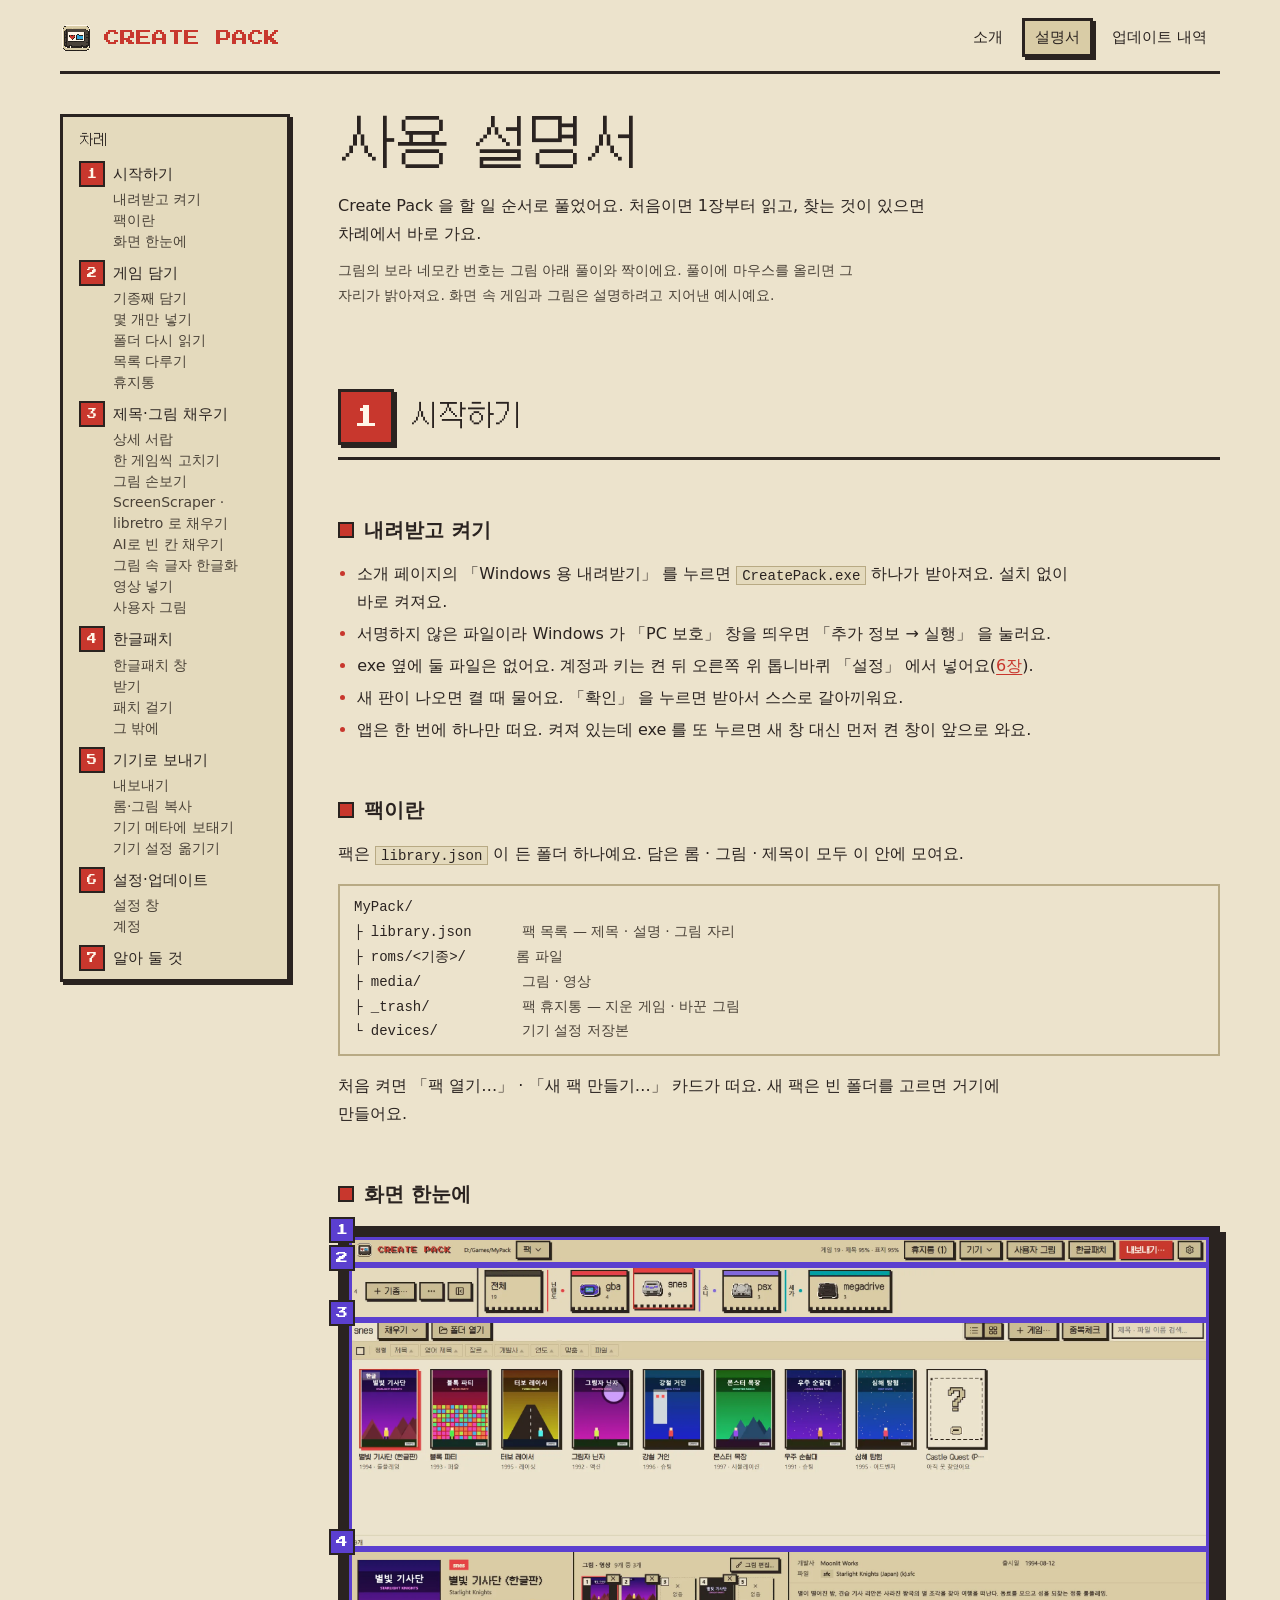
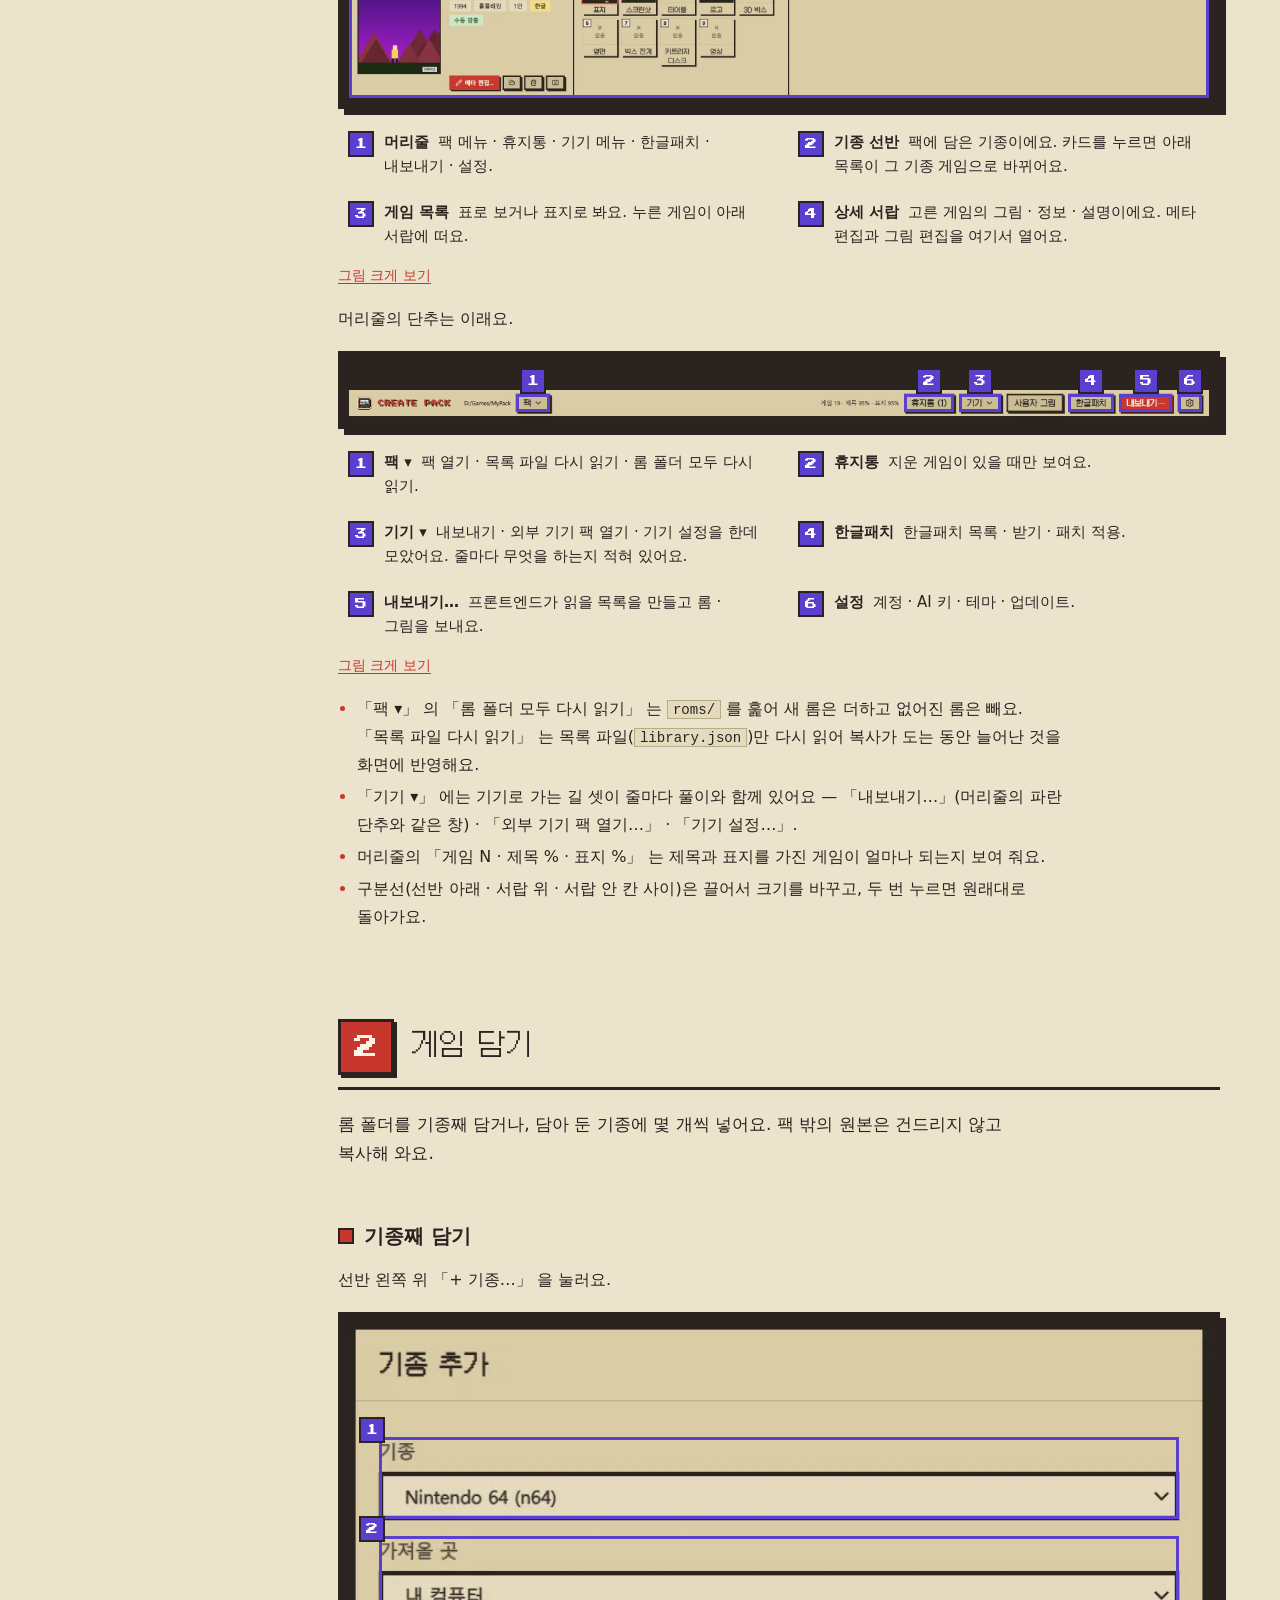
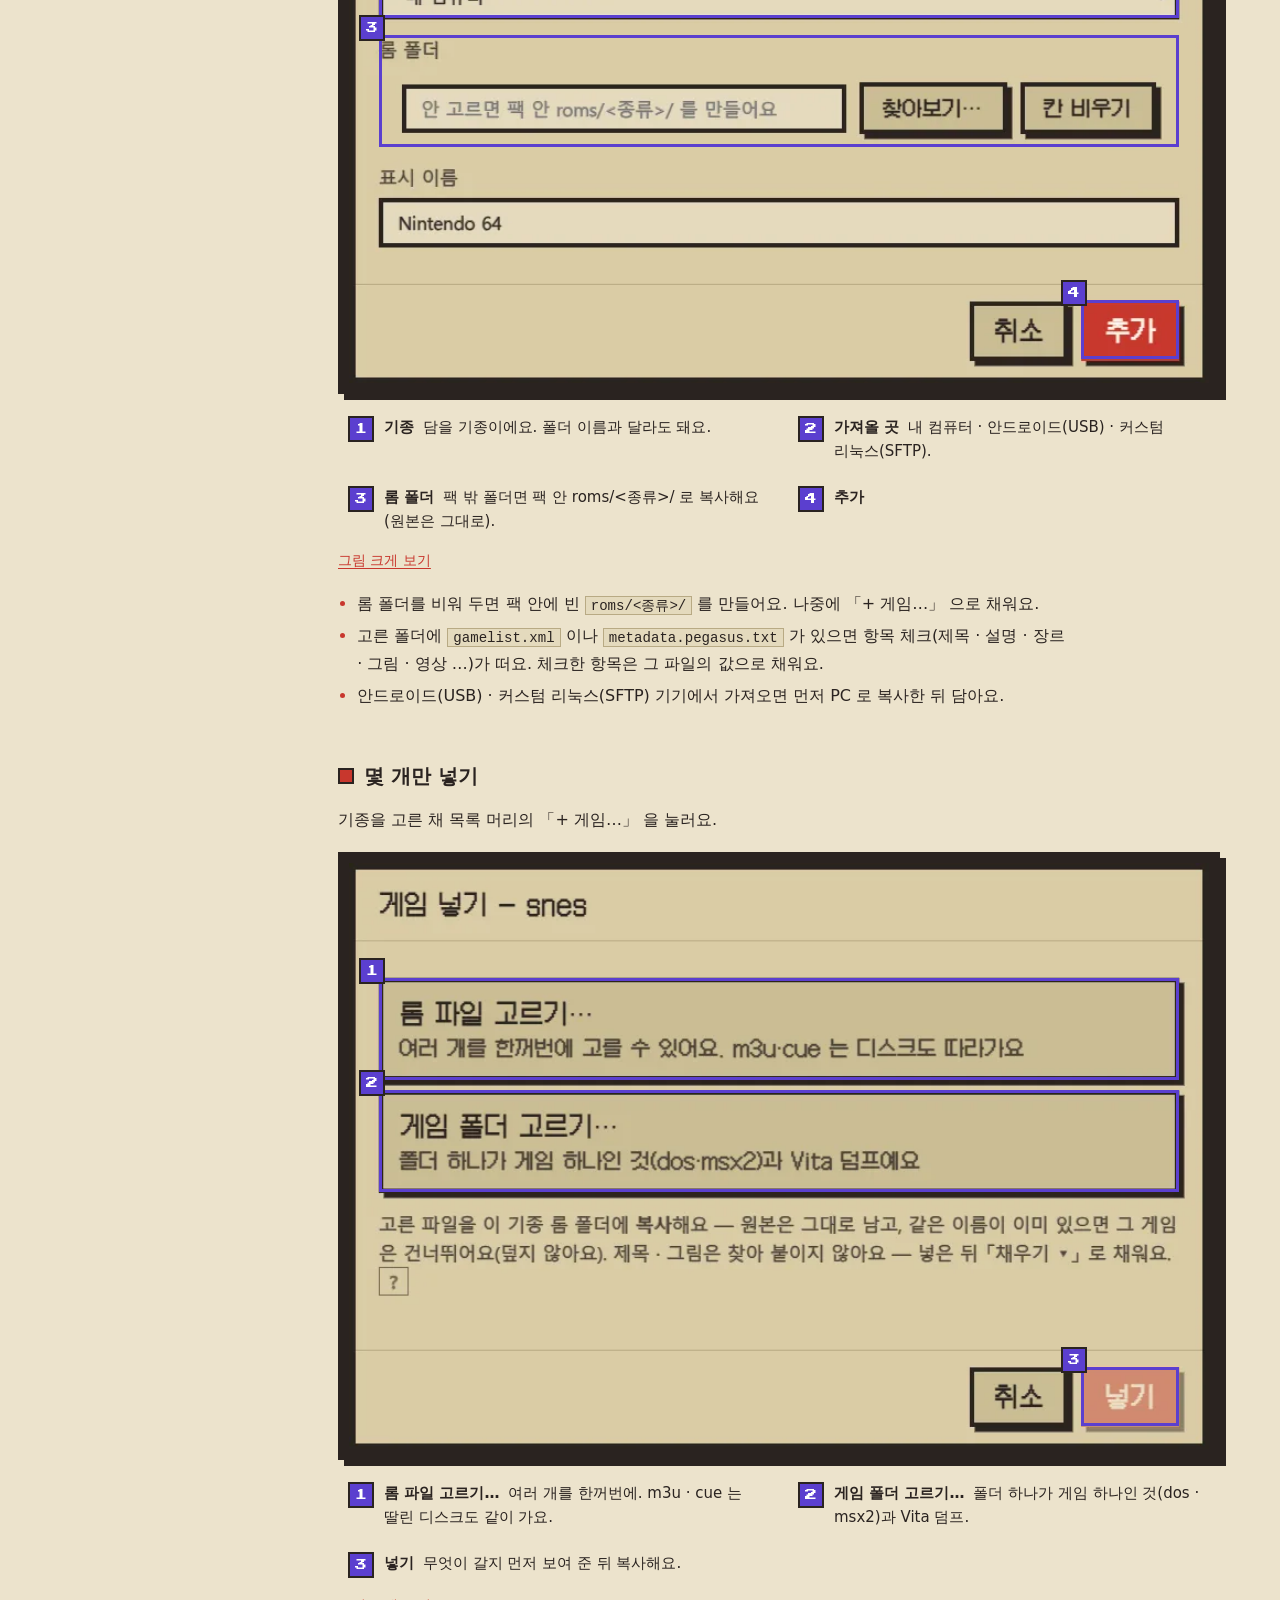
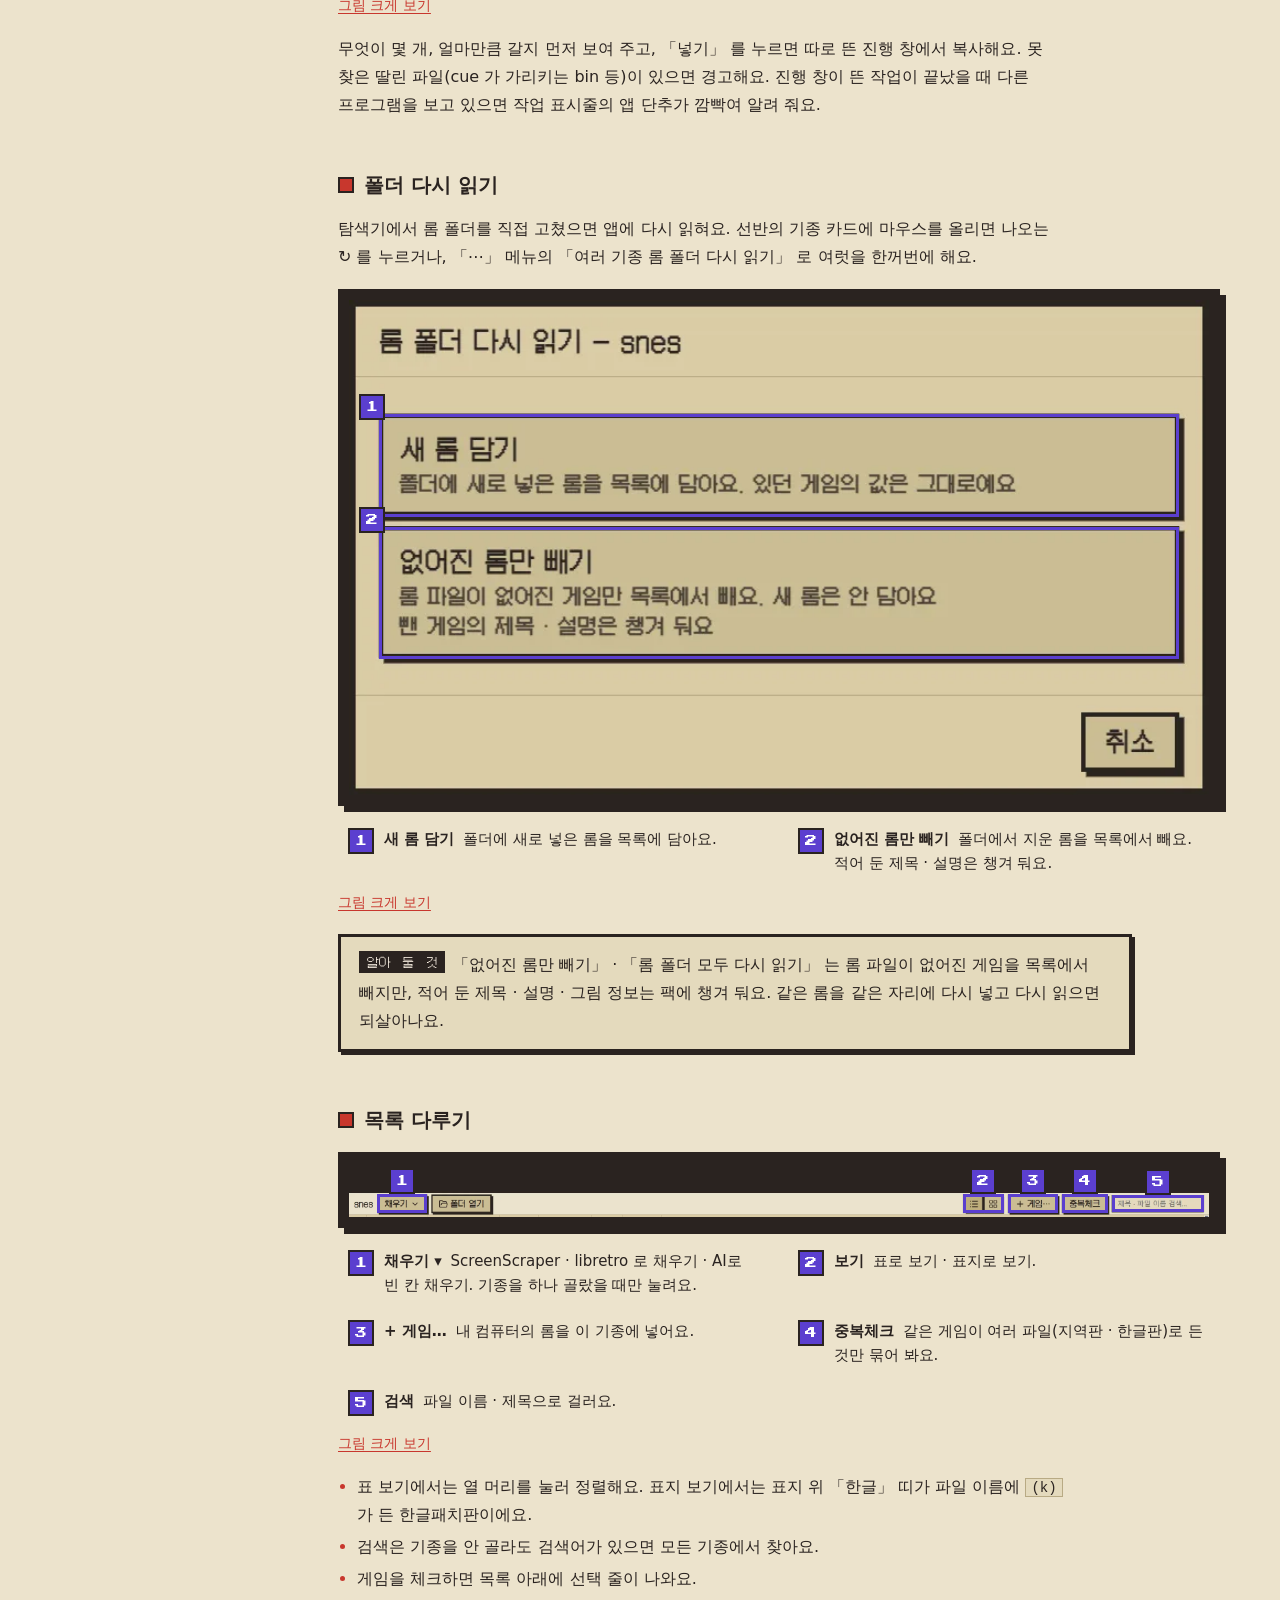
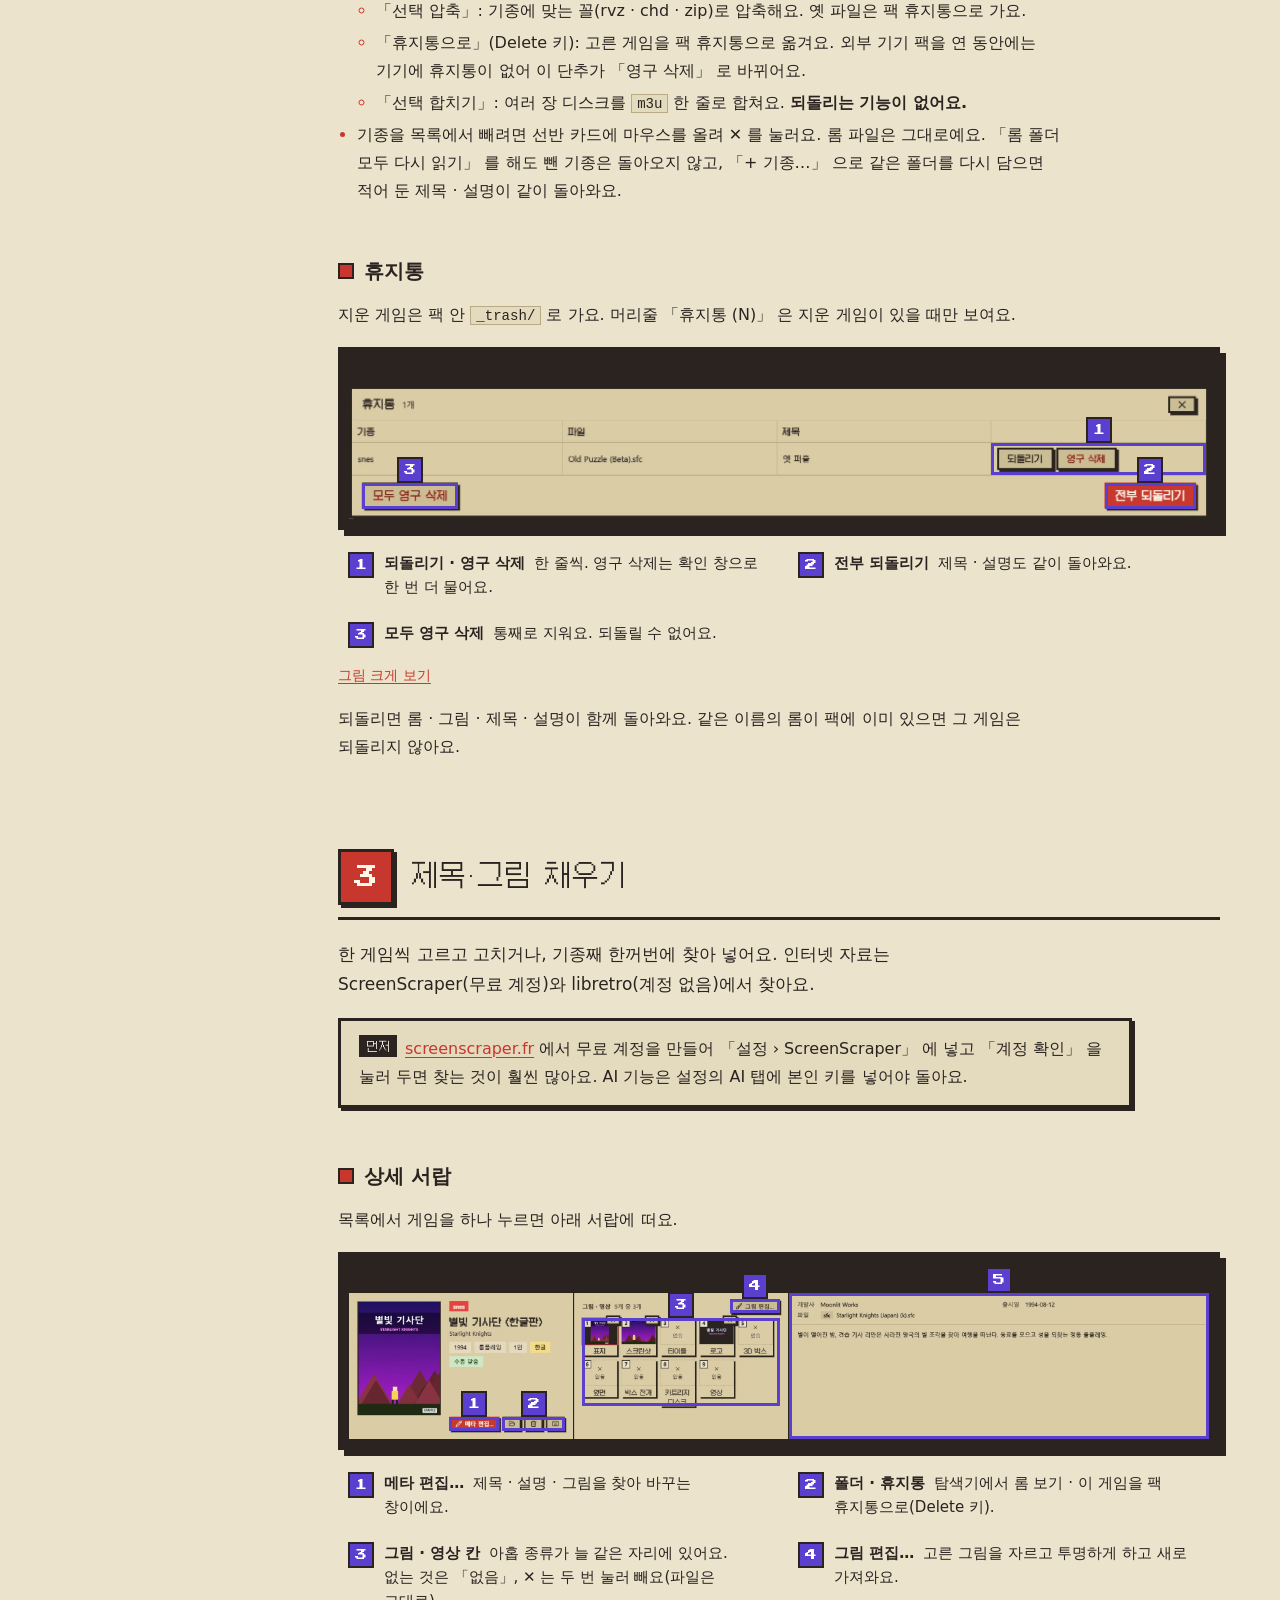
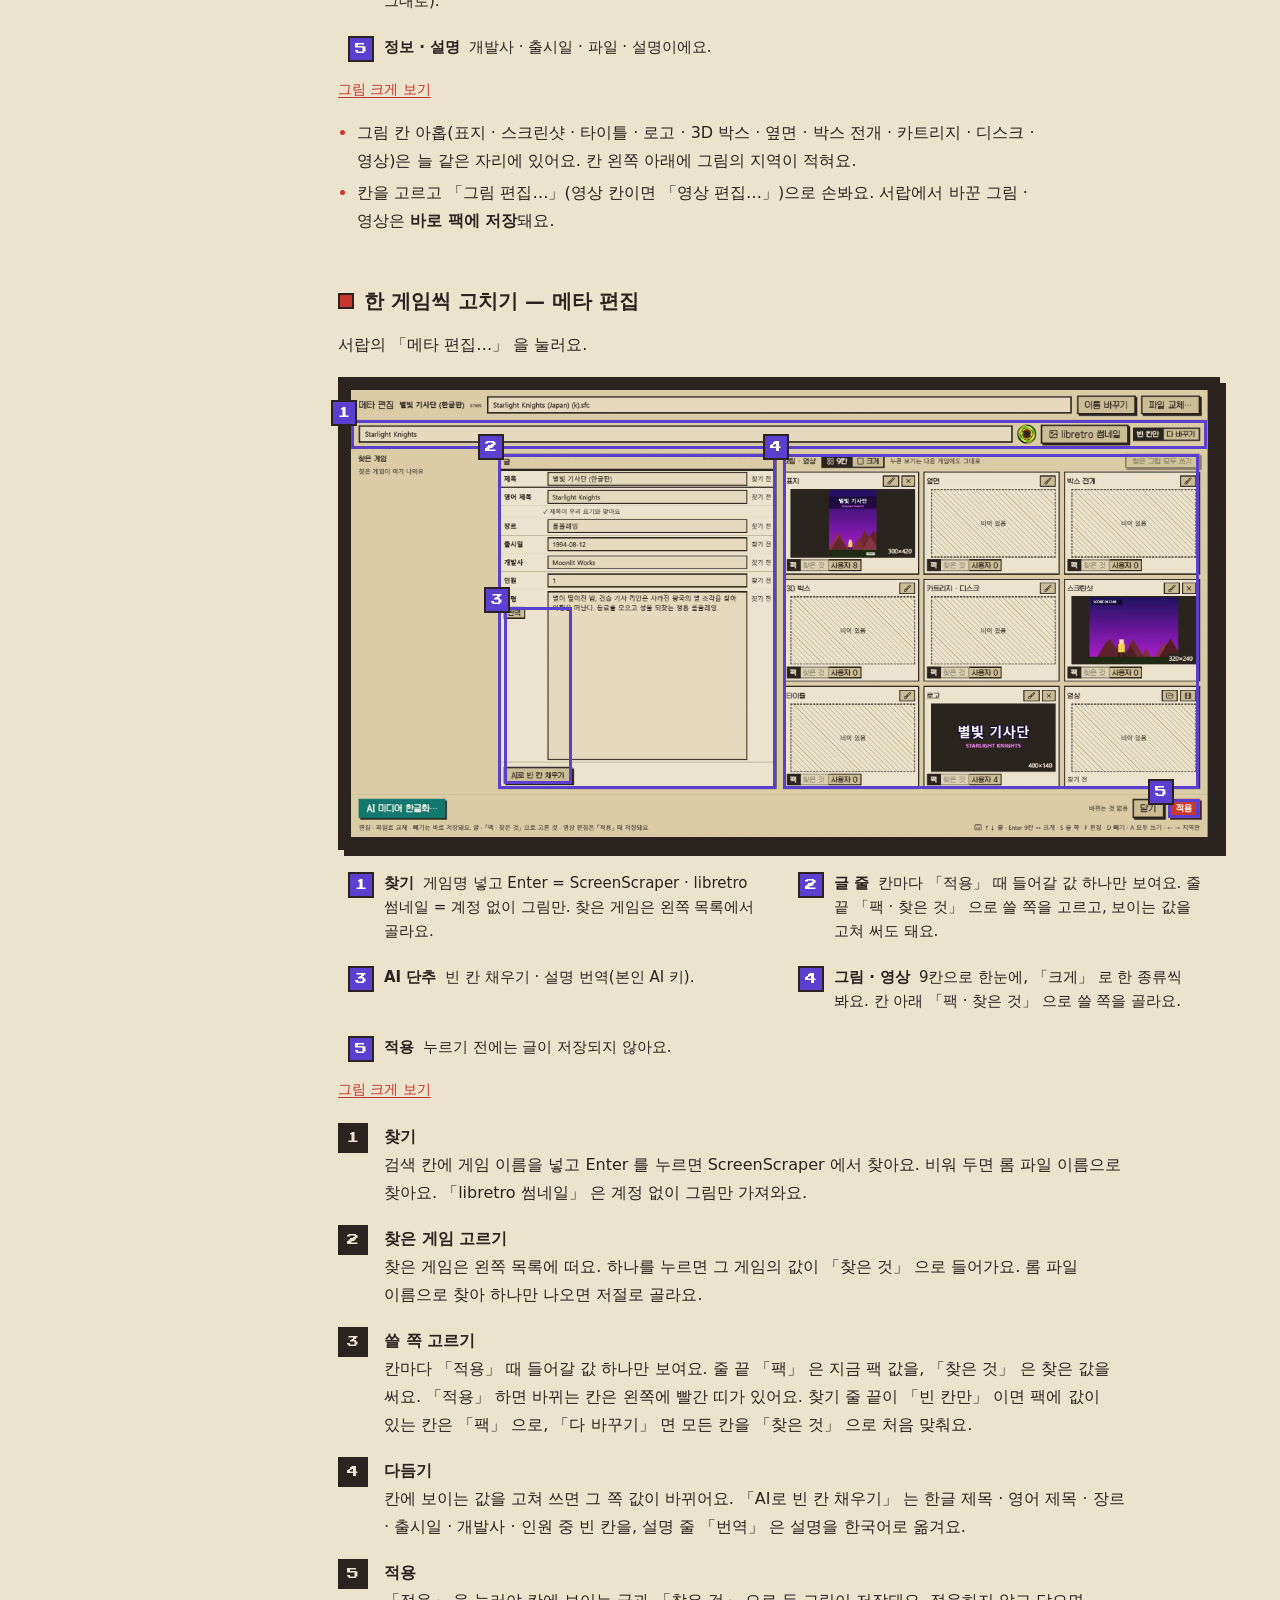
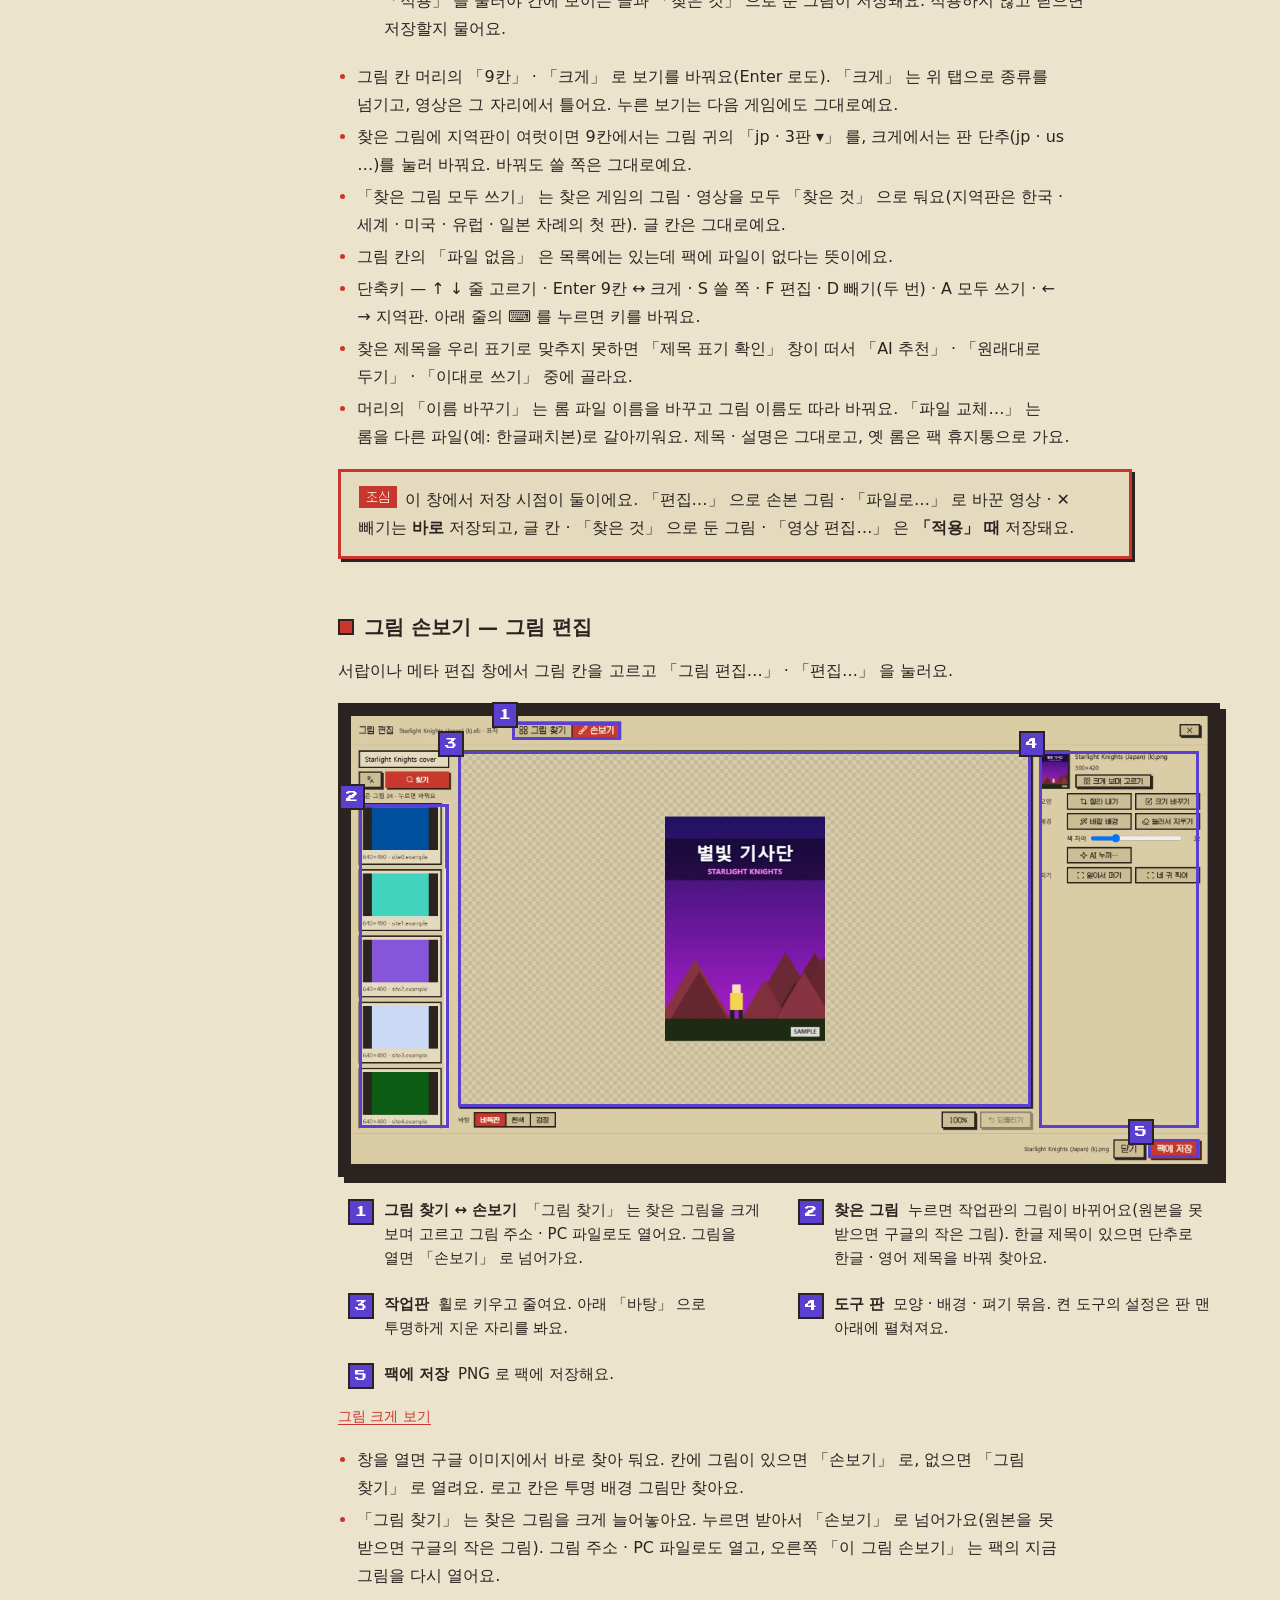
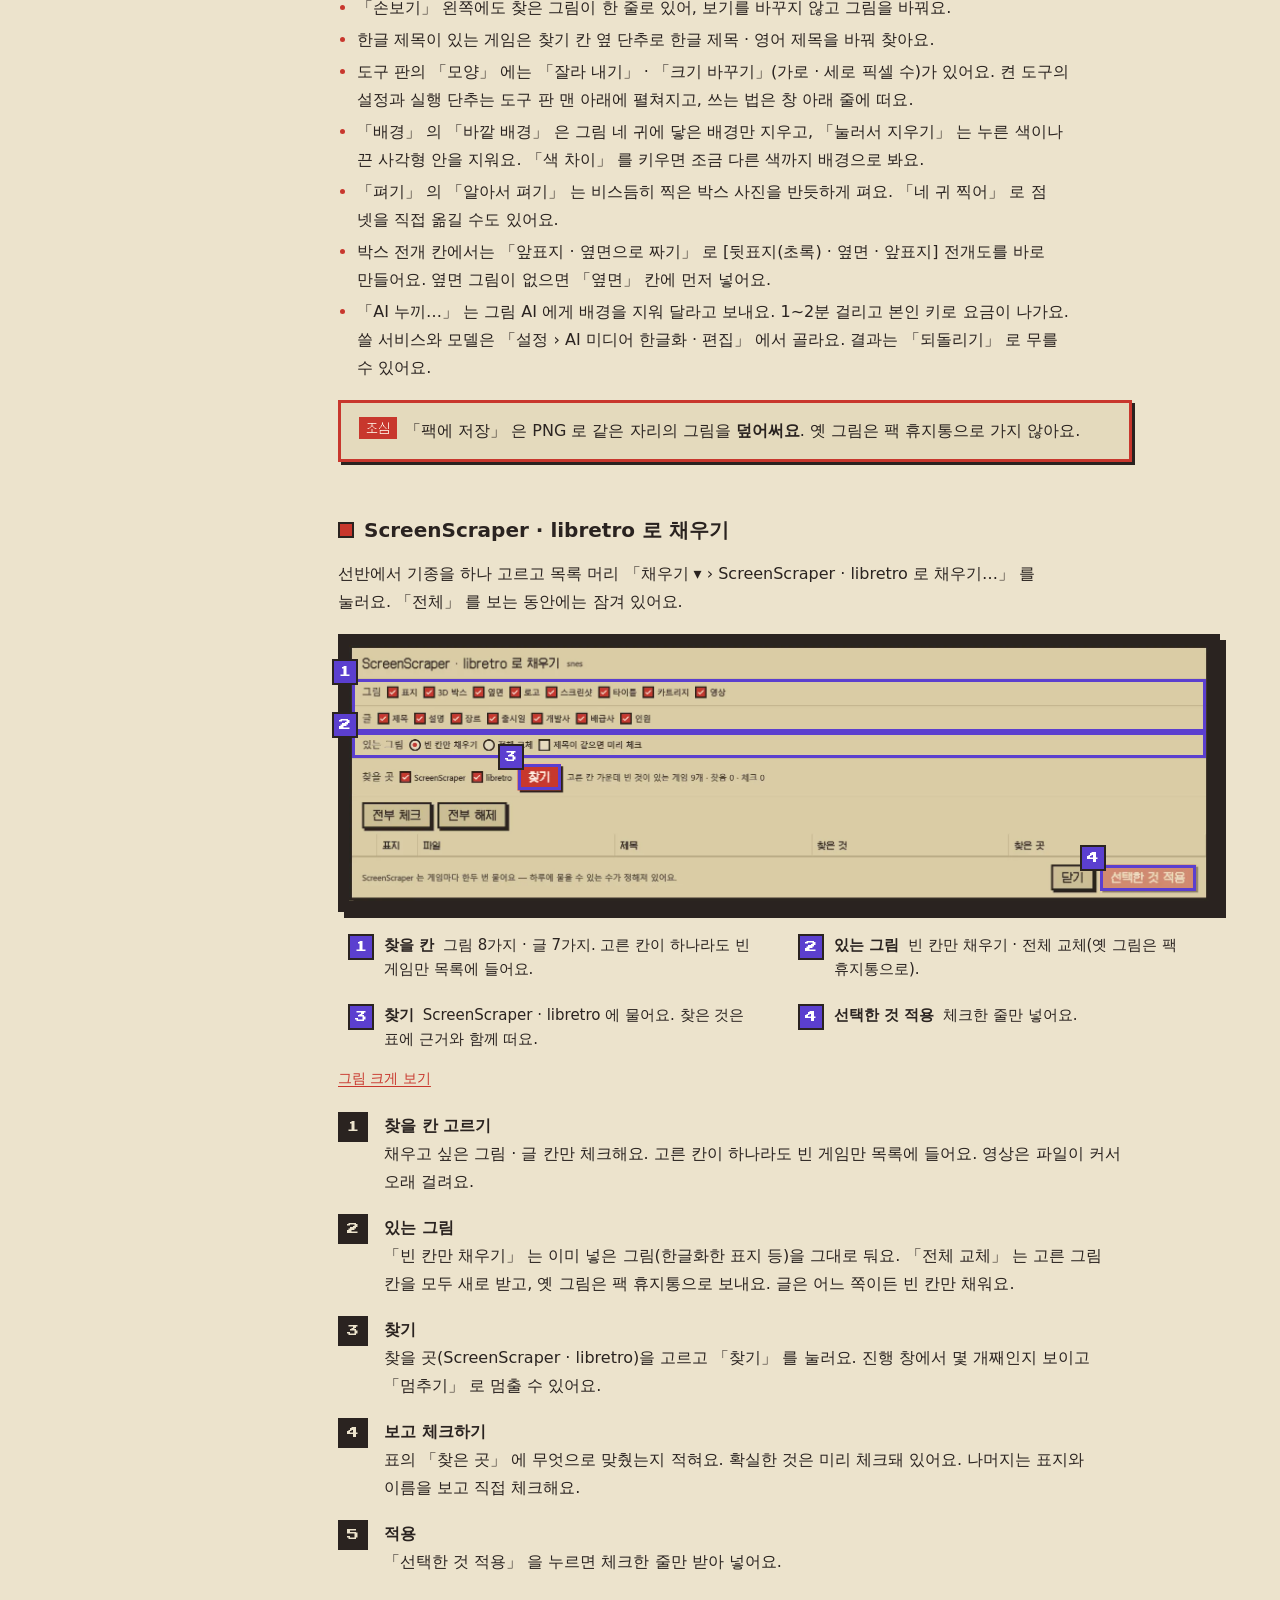
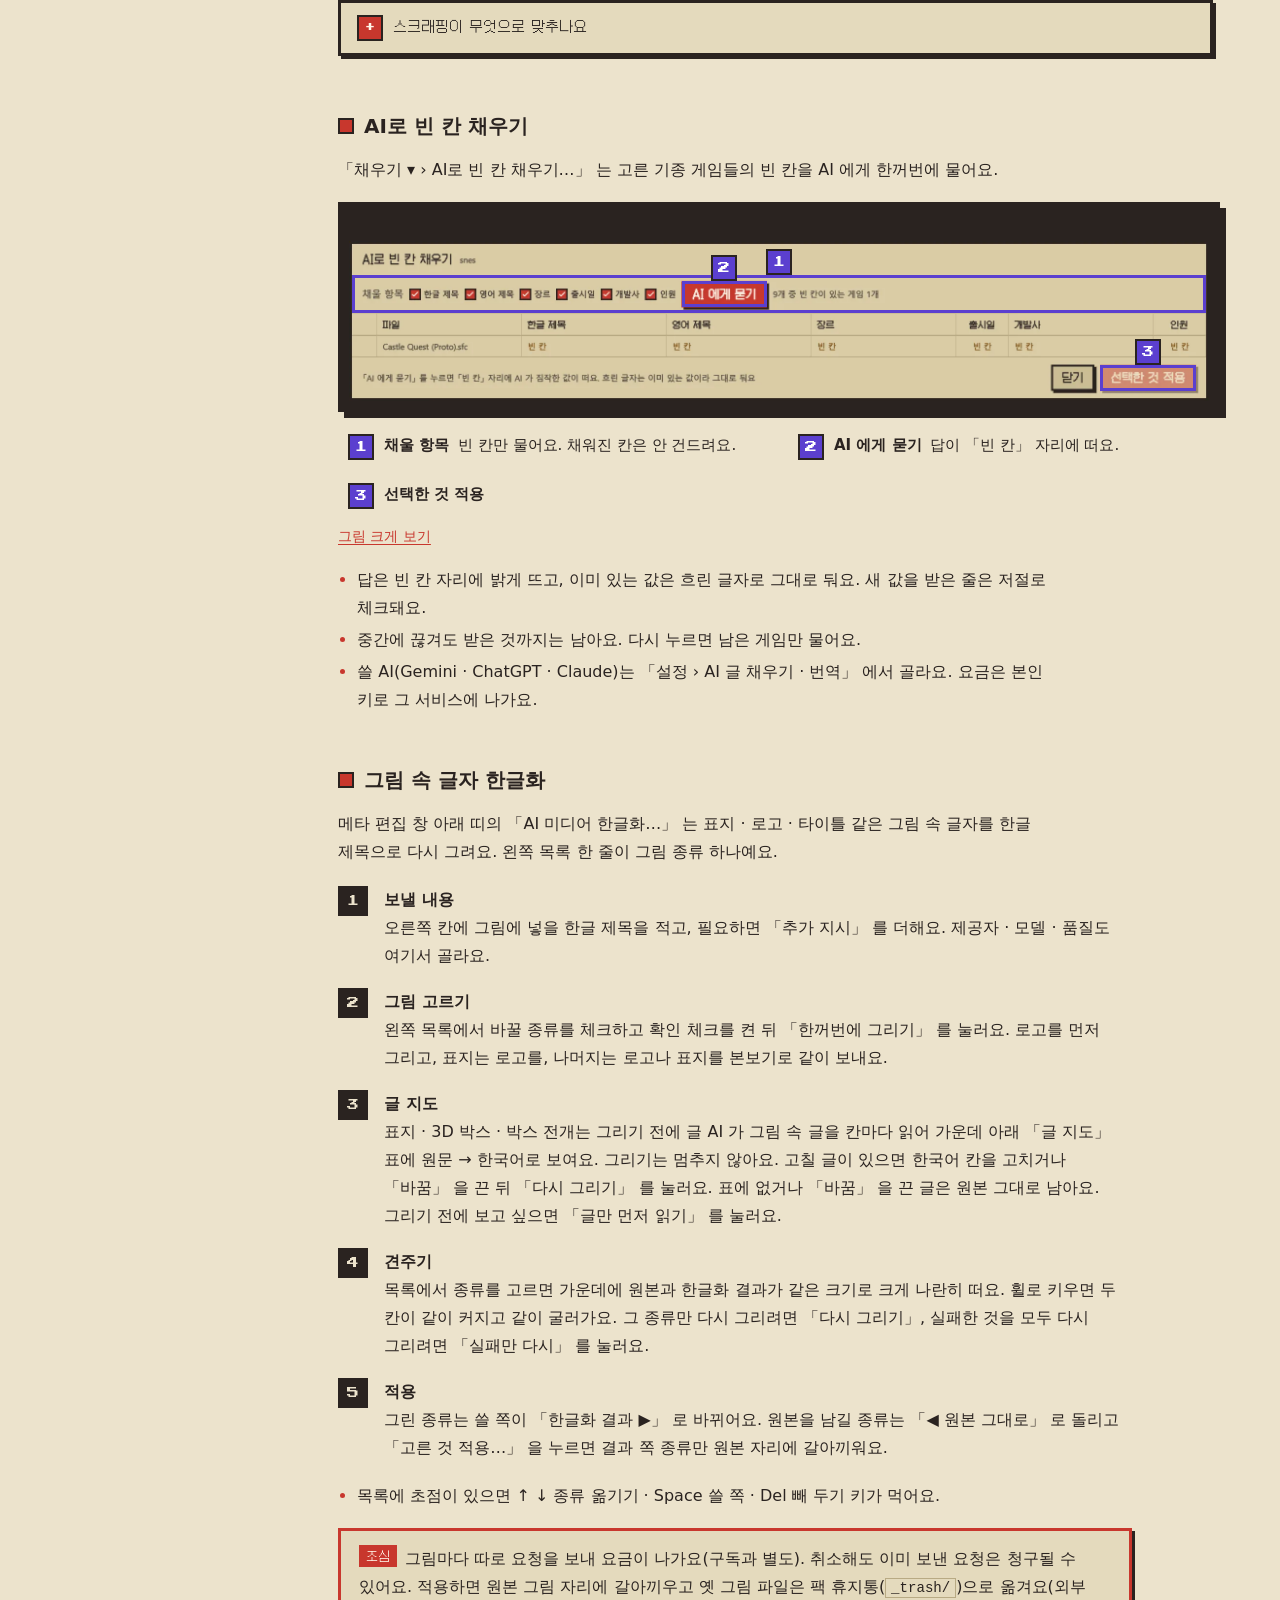
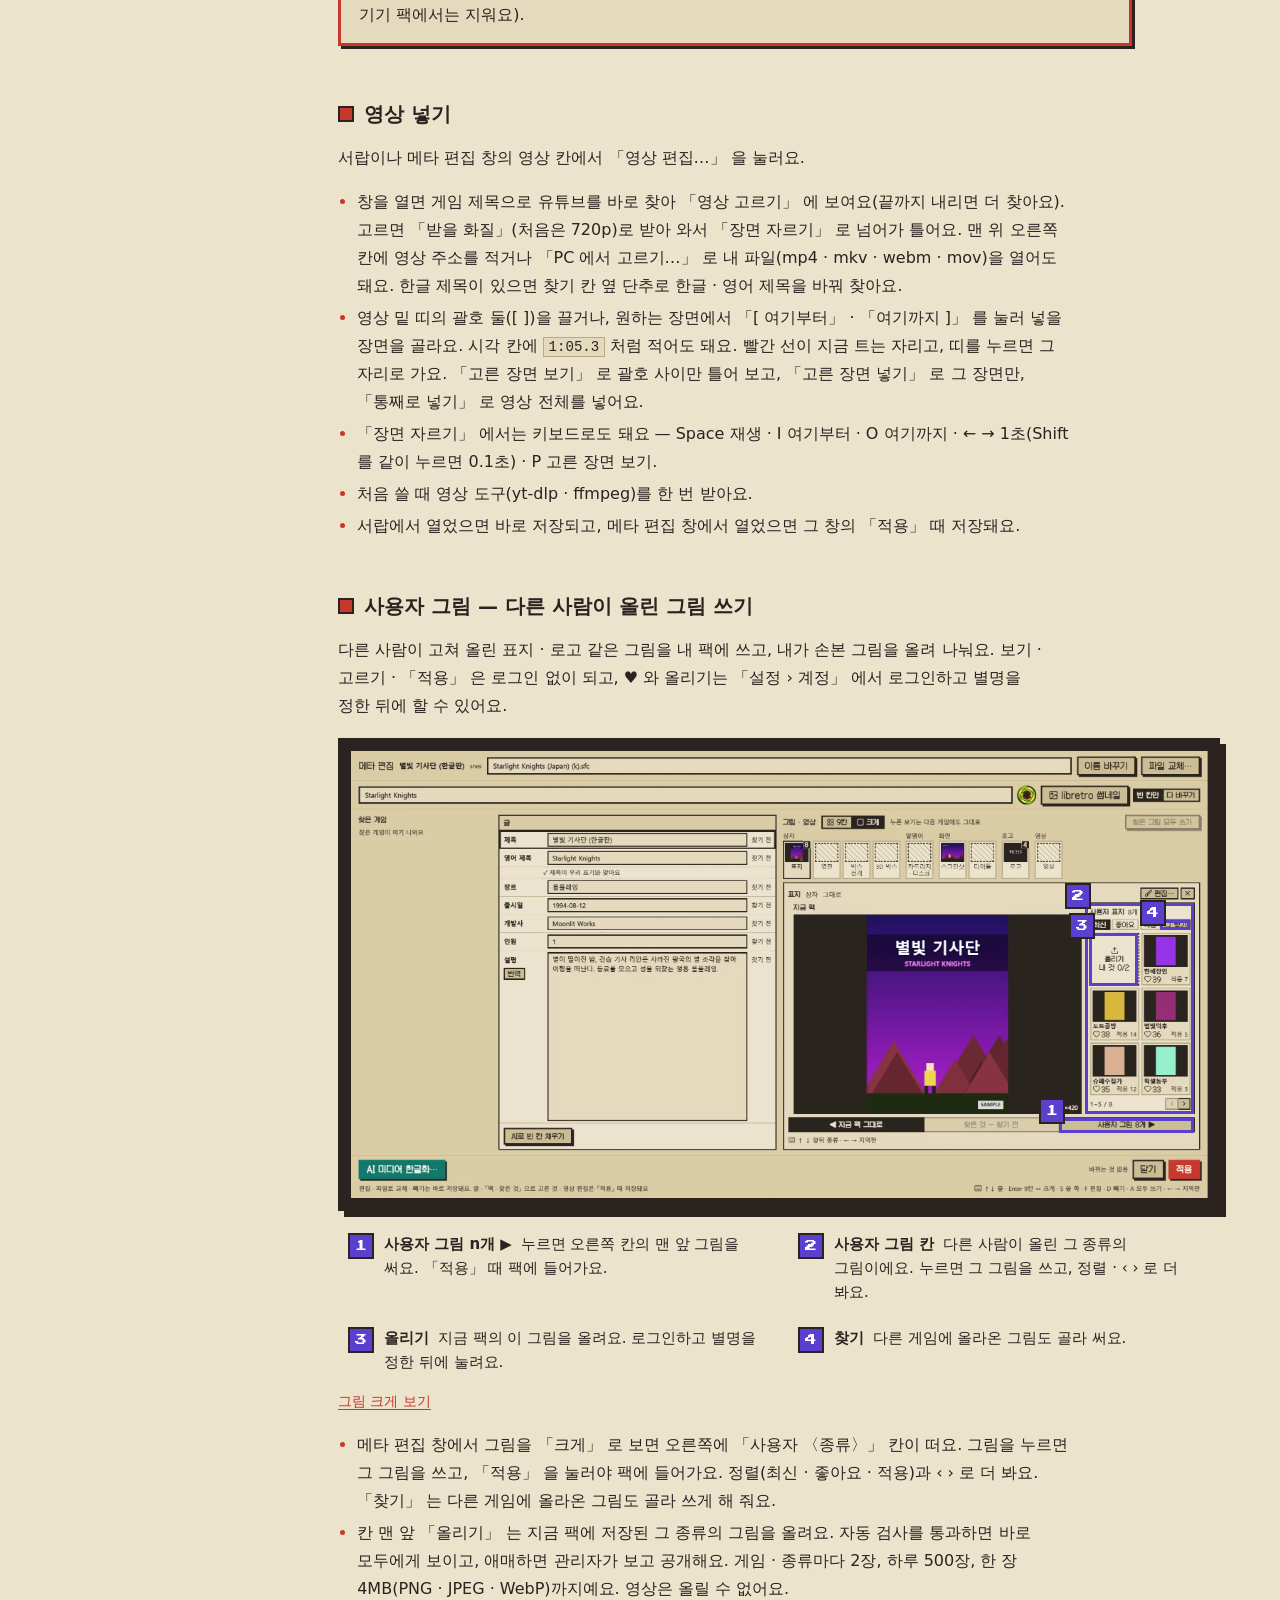
==== commit a3f84ac8: "[Docs] 1.0.0 에 맞춰 설명서 · 소개 글과 그림을 새로 만들고 업데이트 내역에 1.0.0 을 더한다 - manual.html · assets/manual: 1.0.0 앱" ====
--- a/manual.html
+++ b/manual.html
@@ -101,12 +101,13 @@
     <li><a href="#add"><span class="ch">2</span>게임 담기</a>
       <ol><li><a href="#s-sysadd">기종째 담기</a></li><li><a href="#s-addgame">몇 개만 넣기</a></li><li><a href="#s-rescan">폴더 다시 읽기</a></li><li><a href="#s-list">목록 다루기</a></li><li><a href="#s-trash">휴지통</a></li></ol></li>
     <li><a href="#fill"><span class="ch">3</span>제목·그림 채우기</a>
-      <ol><li><a href="#s-drawer">상세 서랍</a></li><li><a href="#s-editor">한 게임씩 고치기</a></li><li><a href="#s-img">그림 손보기</a></li><li><a href="#s-bulk">기종째 스크래핑</a></li><li><a href="#s-ai">AI로 채우기</a></li><li><a href="#s-loc">그림 속 글자 한글화</a></li><li><a href="#s-video">영상 넣기</a></li></ol></li>
+      <ol><li><a href="#s-drawer">상세 서랍</a></li><li><a href="#s-editor">한 게임씩 고치기</a></li><li><a href="#s-img">그림 손보기</a></li><li><a href="#s-bulk">ScreenScraper · libretro 로 채우기</a></li><li><a href="#s-ai">AI로 빈 칸 채우기</a></li><li><a href="#s-loc">그림 속 글자 한글화</a></li><li><a href="#s-video">영상 넣기</a></li><li><a href="#s-um">사용자 그림</a></li></ol></li>
     <li><a href="#kr"><span class="ch">4</span>한글패치</a>
       <ol><li><a href="#s-kr">한글패치 창</a></li><li><a href="#s-krget">받기</a></li><li><a href="#s-krapply">패치 걸기</a></li><li><a href="#s-krmore">그 밖에</a></li></ol></li>
     <li><a href="#export"><span class="ch">5</span>기기로 보내기</a>
       <ol><li><a href="#s-export">내보내기</a></li><li><a href="#s-copy">롬·그림 복사</a></li><li><a href="#s-merge">기기 메타에 보태기</a></li><li><a href="#s-setup">기기 설정 옮기기</a></li></ol></li>
-    <li><a href="#settings"><span class="ch">6</span>설정·업데이트</a></li>
+    <li><a href="#settings"><span class="ch">6</span>설정·업데이트</a>
+      <ol><li><a href="#s-settings">설정 창</a></li><li><a href="#s-account">계정</a></li></ol></li>
     <li><a href="#notes"><span class="ch">7</span>알아 둘 것</a></li>
   </ol>
 </details>
@@ -129,6 +130,7 @@
   <li>서명하지 않은 파일이라 Windows 가 「PC 보호」 창을 띄우면 「추가 정보 → 실행」 을 눌러요.</li>
   <li>exe 옆에 둘 파일은 없어요. 계정과 키는 켠 뒤 오른쪽 위 톱니바퀴 「설정」 에서 넣어요(<a href="#settings">6장</a>).</li>
   <li>새 판이 나오면 켤 때 물어요. 「확인」 을 누르면 받아서 스스로 갈아끼워요.</li>
+  <li>앱은 한 번에 하나만 떠요. 켜져 있는데 exe 를 또 누르면 새 창 대신 먼저 켠 창이 앞으로 와요.</li>
 </ul>
 </div>
 
@@ -147,16 +149,17 @@
 <div class="sec" id="s-screen">
 <h3>화면 한눈에</h3>
 <figure class="fig" id="fig-overview">
-<div class="screen"><div class="stage"><img src="assets/manual/overview.webp" alt="Create Pack 메인 창. 위에 머리줄, 그 아래 기종 카드 선반, 가운데 표지 격자, 아래에 고른 게임의 상세 서랍이 있다." width="1680" height="900"><span class="box" data-n="1" style="--x:0.00%;--y:0.00%;--w:100.00%;--h:6.00%"><span class="num">1</span></span><span class="box" data-n="2" style="--x:0.00%;--y:6.00%;--w:100.00%;--h:12.00%"><span class="num">2</span></span><span class="box" data-n="3" style="--x:0.00%;--y:18.00%;--w:100.00%;--h:49.78%"><span class="num">3</span></span><span class="box" data-n="4" style="--x:0.00%;--y:67.78%;--w:100.00%;--h:32.22%"><span class="num">4</span></span></div></div>
-<figcaption><ol class="legend"><li data-n="1"><span class="num">1</span><span><b>머리줄</b> 팩 메뉴 · 휴지통 · 기기 설정 · 한글패치 · 내보내기 · 설정.</span></li><li data-n="2"><span class="num">2</span><span><b>기종 선반</b> 팩에 담은 기종이에요. 카드를 누르면 아래 목록이 그 기종 게임으로 바뀌어요.</span></li><li data-n="3"><span class="num">3</span><span><b>게임 목록</b> 표로 보거나 표지로 봐요. 누른 게임이 아래 서랍에 떠요.</span></li><li data-n="4"><span class="num">4</span><span><b>상세 서랍</b> 고른 게임의 그림 · 정보 · 설명이에요. 메타 편집과 그림 편집을 여기서 열어요.</span></li></ol><a class="zoom" href="assets/manual/overview.webp" target="_blank" rel="noopener">그림 크게 보기</a></figcaption>
+<div class="screen"><div class="stage"><img src="assets/manual/overview.webp" alt="Create Pack 메인 창. 위에 머리줄, 그 아래 기종 카드 선반, 가운데 표지 격자, 아래에 고른 게임의 상세 서랍이 있다." width="1680" height="900"><span class="box" data-n="1" style="--x:0.00%;--y:0.00%;--w:100.00%;--h:6.00%"><span class="num">1</span></span><span class="box" data-n="2" style="--x:0.00%;--y:6.00%;--w:100.00%;--h:11.92%"><span class="num">2</span></span><span class="box" data-n="3" style="--x:0.00%;--y:17.92%;--w:100.00%;--h:49.86%"><span class="num">3</span></span><span class="box" data-n="4" style="--x:0.00%;--y:67.78%;--w:100.00%;--h:32.22%"><span class="num">4</span></span></div></div>
+<figcaption><ol class="legend"><li data-n="1"><span class="num">1</span><span><b>머리줄</b> 팩 메뉴 · 휴지통 · 기기 메뉴 · 한글패치 · 내보내기 · 설정.</span></li><li data-n="2"><span class="num">2</span><span><b>기종 선반</b> 팩에 담은 기종이에요. 카드를 누르면 아래 목록이 그 기종 게임으로 바뀌어요.</span></li><li data-n="3"><span class="num">3</span><span><b>게임 목록</b> 표로 보거나 표지로 봐요. 누른 게임이 아래 서랍에 떠요.</span></li><li data-n="4"><span class="num">4</span><span><b>상세 서랍</b> 고른 게임의 그림 · 정보 · 설명이에요. 메타 편집과 그림 편집을 여기서 열어요.</span></li></ol><a class="zoom" href="assets/manual/overview.webp" target="_blank" rel="noopener">그림 크게 보기</a></figcaption>
 </figure>
 <p>머리줄의 단추는 이래요.</p>
 <figure class="fig strip" id="fig-header">
-<div class="screen"><div class="stage"><img src="assets/manual/header.webp" alt="머리줄. 왼쪽에 로고와 팩 경로, 오른쪽에 휴지통 · 기기 설정 · 한글패치 · 내보내기 · 설정 단추가 있다." width="1680" height="54" loading="lazy"><span class="box" data-n="1" style="--x:19.39%;--y:15.37%;--w:3.79%;--h:62.04%"><span class="num">1</span></span><span class="box" data-n="2" style="--x:72.23%;--y:15.37%;--w:5.35%;--h:62.04%"><span class="num">2</span></span><span class="box" data-n="3" style="--x:78.17%;--y:15.37%;--w:5.96%;--h:62.04%"><span class="num">3</span></span><span class="box" data-n="4" style="--x:84.73%;--y:15.37%;--w:4.88%;--h:62.04%"><span class="num">4</span></span><span class="box" data-n="5" style="--x:90.20%;--y:15.37%;--w:5.65%;--h:62.04%"><span class="num">5</span></span><span class="box" data-n="6" style="--x:96.45%;--y:15.37%;--w:2.71%;--h:62.04%"><span class="num">6</span></span></div></div>
-<figcaption><ol class="legend"><li data-n="1"><span class="num">1</span><span><b>팩 ▾</b> 팩 열기 · 화면 새로고침 · 목록 갱신.</span></li><li data-n="2"><span class="num">2</span><span><b>휴지통</b> 지운 게임이 있을 때만 보여요.</span></li><li data-n="3"><span class="num">3</span><span><b>기기 설정…</b> 안드로이드 기기의 설정 폴더를 팩에 저장하고 다른 기기에 넣어요.</span></li><li data-n="4"><span class="num">4</span><span><b>한글패치</b> 한글패치 목록 · 받기 · 패치 적용.</span></li><li data-n="5"><span class="num">5</span><span><b>내보내기…</b> 프론트엔드가 읽을 목록을 만들고 롬 · 그림을 보내요.</span></li><li data-n="6"><span class="num">6</span><span><b>설정</b> 계정 · AI 키 · 테마 · 업데이트.</span></li></ol><a class="zoom" href="assets/manual/header.webp" target="_blank" rel="noopener">그림 크게 보기</a></figcaption>
-</figure>
-<ul>
-  <li>「팩 ▾」 의 「목록 갱신」 은 <code>roms/</code> 를 훑어 새 롬은 더하고 없어진 롬은 빼요. 「화면 새로고침」 은 복사가 도는 동안 늘어난 것을 화면에 반영만 해요.</li>
+<div class="screen"><div class="stage"><img src="assets/manual/header.webp" alt="머리줄. 왼쪽에 로고와 팩 경로 · 팩 메뉴, 오른쪽에 휴지통 · 기기 메뉴 · 한글패치 · 내보내기 · 설정 단추가 있다." width="1680" height="54" loading="lazy"><span class="box" data-n="1" style="--x:19.39%;--y:13.15%;--w:4.01%;--h:66.30%"><span class="num">1</span></span><span class="box" data-n="2" style="--x:64.52%;--y:13.15%;--w:5.85%;--h:66.30%"><span class="num">2</span></span><span class="box" data-n="3" style="--x:70.97%;--y:13.15%;--w:4.90%;--h:66.30%"><span class="num">3</span></span><span class="box" data-n="4" style="--x:83.63%;--y:13.15%;--w:5.32%;--h:66.30%"><span class="num">4</span></span><span class="box" data-n="5" style="--x:89.54%;--y:13.15%;--w:6.21%;--h:66.30%"><span class="num">5</span></span><span class="box" data-n="6" style="--x:96.35%;--y:13.15%;--w:2.82%;--h:66.30%"><span class="num">6</span></span></div></div>
+<figcaption><ol class="legend"><li data-n="1"><span class="num">1</span><span><b>팩 ▾</b> 팩 열기 · 목록 파일 다시 읽기 · 롬 폴더 모두 다시 읽기.</span></li><li data-n="2"><span class="num">2</span><span><b>휴지통</b> 지운 게임이 있을 때만 보여요.</span></li><li data-n="3"><span class="num">3</span><span><b>기기 ▾</b> 내보내기 · 외부 기기 팩 열기 · 기기 설정을 한데 모았어요. 줄마다 무엇을 하는지 적혀 있어요.</span></li><li data-n="4"><span class="num">4</span><span><b>한글패치</b> 한글패치 목록 · 받기 · 패치 적용.</span></li><li data-n="5"><span class="num">5</span><span><b>내보내기…</b> 프론트엔드가 읽을 목록을 만들고 롬 · 그림을 보내요.</span></li><li data-n="6"><span class="num">6</span><span><b>설정</b> 계정 · AI 키 · 테마 · 업데이트.</span></li></ol><a class="zoom" href="assets/manual/header.webp" target="_blank" rel="noopener">그림 크게 보기</a></figcaption>
+</figure>
+<ul>
+  <li>「팩 ▾」 의 「롬 폴더 모두 다시 읽기」 는 <code>roms/</code> 를 훑어 새 롬은 더하고 없어진 롬은 빼요. 「목록 파일 다시 읽기」 는 목록 파일(<code>library.json</code>)만 다시 읽어 복사가 도는 동안 늘어난 것을 화면에 반영해요.</li>
+  <li>「기기 ▾」 에는 기기로 가는 길 셋이 줄마다 풀이와 함께 있어요 — 「내보내기…」(머리줄의 파란 단추와 같은 창) · 「외부 기기 팩 열기…」 · 「기기 설정…」.</li>
   <li>머리줄의 「게임 N · 제목 % · 표지 %」 는 제목과 표지를 가진 게임이 얼마나 되는지 보여 줘요.</li>
   <li>구분선(선반 아래 · 서랍 위 · 서랍 안 칸 사이)은 끌어서 크기를 바꾸고, 두 번 누르면 원래대로 돌아가요.</li>
 </ul>
@@ -170,13 +173,13 @@
 
 <div class="sec" id="s-sysadd">
 <h3>기종째 담기</h3>
-<p>선반 왼쪽 위 「+ 시스템…」 을 눌러요.</p>
+<p>선반 왼쪽 위 「+ 기종…」 을 눌러요.</p>
 <figure class="fig" id="fig-sysadd">
-<div class="screen"><div class="stage"><img src="assets/manual/sysadd.webp" alt="시스템 추가 창. 시스템 종류, 가져올 곳, ROM 폴더, 표시 이름 칸과 추가 단추가 있다." width="520" height="400" loading="lazy"><span class="box" data-n="1" style="--x:3.46%;--y:17.00%;--w:93.08%;--h:12.88%"><span class="num">1</span></span><span class="box" data-n="2" style="--x:3.46%;--y:32.38%;--w:93.08%;--h:12.88%"><span class="num">2</span></span><span class="box" data-n="3" style="--x:3.46%;--y:47.75%;--w:93.08%;--h:16.75%"><span class="num">3</span></span><span class="box" data-n="4" style="--x:85.77%;--y:88.00%;--w:10.77%;--h:8.38%"><span class="num">4</span></span></div></div>
-<figcaption><ol class="legend"><li data-n="1"><span class="num">1</span><span><b>시스템 종류</b> 담을 기종이에요. 폴더 이름과 달라도 돼요.</span></li><li data-n="2"><span class="num">2</span><span><b>가져올 곳</b> 내 컴퓨터 · 안드로이드(USB) · 커스텀 리눅스(SFTP).</span></li><li data-n="3"><span class="num">3</span><span><b>ROM 폴더</b> 팩 밖 폴더면 팩 안 roms/&lt;종류&gt;/ 로 복사해요(원본은 그대로).</span></li><li data-n="4"><span class="num">4</span><span><b>추가</b></span></li></ol><a class="zoom" href="assets/manual/sysadd.webp" target="_blank" rel="noopener">그림 크게 보기</a></figcaption>
-</figure>
-<ul>
-  <li>ROM 폴더를 비워 두면 팩 안에 빈 <code>roms/&lt;종류&gt;/</code> 를 만들어요. 나중에 「+ 게임…」 으로 채워요.</li>
+<div class="screen"><div class="stage"><img src="assets/manual/sysadd.webp" alt="기종 추가 창. 기종, 가져올 곳, 롬 폴더, 표시 이름 칸과 추가 단추가 있다." width="520" height="400" loading="lazy"><span class="box" data-n="1" style="--x:3.46%;--y:17.30%;--w:93.08%;--h:12.45%"><span class="num">1</span></span><span class="box" data-n="2" style="--x:3.46%;--y:32.25%;--w:93.08%;--h:12.45%"><span class="num">2</span></span><span class="box" data-n="3" style="--x:3.46%;--y:47.20%;--w:93.08%;--h:16.95%"><span class="num">3</span></span><span class="box" data-n="4" style="--x:85.13%;--y:87.42%;--w:11.40%;--h:8.95%"><span class="num">4</span></span></div></div>
+<figcaption><ol class="legend"><li data-n="1"><span class="num">1</span><span><b>기종</b> 담을 기종이에요. 폴더 이름과 달라도 돼요.</span></li><li data-n="2"><span class="num">2</span><span><b>가져올 곳</b> 내 컴퓨터 · 안드로이드(USB) · 커스텀 리눅스(SFTP).</span></li><li data-n="3"><span class="num">3</span><span><b>롬 폴더</b> 팩 밖 폴더면 팩 안 roms/&lt;종류&gt;/ 로 복사해요(원본은 그대로).</span></li><li data-n="4"><span class="num">4</span><span><b>추가</b></span></li></ol><a class="zoom" href="assets/manual/sysadd.webp" target="_blank" rel="noopener">그림 크게 보기</a></figcaption>
+</figure>
+<ul>
+  <li>롬 폴더를 비워 두면 팩 안에 빈 <code>roms/&lt;종류&gt;/</code> 를 만들어요. 나중에 「+ 게임…」 으로 채워요.</li>
   <li>고른 폴더에 <code>gamelist.xml</code> 이나 <code>metadata.pegasus.txt</code> 가 있으면 항목 체크(제목 · 설명 · 장르 · 그림 · 영상 …)가 떠요. 체크한 항목은 그 파일의 값으로 채워요.</li>
   <li>안드로이드(USB) · 커스텀 리눅스(SFTP) 기기에서 가져오면 먼저 PC 로 복사한 뒤 담아요.</li>
 </ul>
@@ -186,27 +189,27 @@
 <h3>몇 개만 넣기</h3>
 <p>기종을 고른 채 목록 머리의 「+ 게임…」 을 눌러요.</p>
 <figure class="fig" id="fig-addgame">
-<div class="screen"><div class="stage"><img src="assets/manual/addgame.webp" alt="게임 넣기 창. 롬 파일 고르기와 게임 폴더 고르기 단추, 넣기 단추가 있다." width="520" height="280" loading="lazy"><span class="box" data-n="1" style="--x:3.46%;--y:24.29%;--w:93.08%;--h:20.61%"><span class="num">1</span></span><span class="box" data-n="2" style="--x:3.46%;--y:47.04%;--w:93.08%;--h:20.61%"><span class="num">2</span></span><span class="box" data-n="3" style="--x:85.77%;--y:83.04%;--w:10.77%;--h:11.96%"><span class="num">3</span></span></div></div>
+<div class="screen"><div class="stage"><img src="assets/manual/addgame.webp" alt="게임 넣기 창. 롬 파일 고르기와 게임 폴더 고르기 단추, 넣기 단추가 있다." width="520" height="354" loading="lazy"><span class="box" data-n="1" style="--x:3.46%;--y:19.55%;--w:93.08%;--h:17.46%"><span class="num">1</span></span><span class="box" data-n="2" style="--x:3.46%;--y:38.70%;--w:93.08%;--h:17.46%"><span class="num">2</span></span><span class="box" data-n="3" style="--x:85.13%;--y:85.96%;--w:11.40%;--h:10.11%"><span class="num">3</span></span></div></div>
 <figcaption><ol class="legend"><li data-n="1"><span class="num">1</span><span><b>롬 파일 고르기…</b> 여러 개를 한꺼번에. m3u · cue 는 딸린 디스크도 같이 가요.</span></li><li data-n="2"><span class="num">2</span><span><b>게임 폴더 고르기…</b> 폴더 하나가 게임 하나인 것(dos · msx2)과 Vita 덤프.</span></li><li data-n="3"><span class="num">3</span><span><b>넣기</b> 무엇이 갈지 먼저 보여 준 뒤 복사해요.</span></li></ol><a class="zoom" href="assets/manual/addgame.webp" target="_blank" rel="noopener">그림 크게 보기</a></figcaption>
 </figure>
-<p>무엇이 몇 개, 얼마만큼 갈지 먼저 보여 주고, 「넣기」 를 누르면 따로 뜬 진행 창에서 복사해요. 못 찾은 딸린 파일(cue 가 가리키는 bin 등)이 있으면 경고해요.</p>
+<p>무엇이 몇 개, 얼마만큼 갈지 먼저 보여 주고, 「넣기」 를 누르면 따로 뜬 진행 창에서 복사해요. 못 찾은 딸린 파일(cue 가 가리키는 bin 등)이 있으면 경고해요. 진행 창이 뜬 작업이 끝났을 때 다른 프로그램을 보고 있으면 작업 표시줄의 앱 단추가 깜빡여 알려 줘요.</p>
 </div>
 
 <div class="sec" id="s-rescan">
 <h3>폴더 다시 읽기</h3>
-<p>탐색기에서 롬 폴더를 직접 고쳤으면 앱에 다시 읽혀요. 선반의 기종 카드에 마우스를 올리면 나오는 ↻ 를 누르거나, 「⋯」 메뉴의 「여러 시스템 롬 폴더 다시 읽기」 로 여럿을 한꺼번에 해요.</p>
+<p>탐색기에서 롬 폴더를 직접 고쳤으면 앱에 다시 읽혀요. 선반의 기종 카드에 마우스를 올리면 나오는 ↻ 를 누르거나, 「⋯」 메뉴의 「여러 기종 롬 폴더 다시 읽기」 로 여럿을 한꺼번에 해요.</p>
 <figure class="fig" id="fig-rescan">
-<div class="screen"><div class="stage"><img src="assets/manual/rescan.webp" alt="롬 폴더 다시 읽기 창. 새 롬 담기와 없어진 롬만 빼기 단추가 있다." width="520" height="270" loading="lazy"><span class="box" data-n="1" style="--x:3.46%;--y:25.19%;--w:93.08%;--h:21.37%"><span class="num">1</span></span><span class="box" data-n="2" style="--x:3.46%;--y:48.78%;--w:93.08%;--h:21.37%"><span class="num">2</span></span></div></div>
-<figcaption><ol class="legend"><li data-n="1"><span class="num">1</span><span><b>새 롬 담기</b> 폴더에 새로 넣은 롬을 목록에 담아요.</span></li><li data-n="2"><span class="num">2</span><span><b>없어진 롬만 빼기</b> 폴더에서 지운 롬을 목록에서 빼요.</span></li></ol><a class="zoom" href="assets/manual/rescan.webp" target="_blank" rel="noopener">그림 크게 보기</a></figcaption>
-</figure>
-<div class="warn"><b>조심</b>「없어진 롬만 빼기」 는 그 게임에 적어 둔 제목 · 설명도 목록에서 같이 빼요. 롬을 잠깐 다른 곳에 옮겨 둔 채 누르지 마세요. 머리줄 「목록 갱신」 도 같아요.</div>
+<div class="screen"><div class="stage"><img src="assets/manual/rescan.webp" alt="롬 폴더 다시 읽기 창. 새 롬 담기와 없어진 롬만 빼기 단추가 있다." width="520" height="299" loading="lazy"><span class="box" data-n="1" style="--x:3.46%;--y:23.14%;--w:93.08%;--h:20.67%"><span class="num">1</span></span><span class="box" data-n="2" style="--x:3.46%;--y:45.82%;--w:93.08%;--h:26.69%"><span class="num">2</span></span></div></div>
+<figcaption><ol class="legend"><li data-n="1"><span class="num">1</span><span><b>새 롬 담기</b> 폴더에 새로 넣은 롬을 목록에 담아요.</span></li><li data-n="2"><span class="num">2</span><span><b>없어진 롬만 빼기</b> 폴더에서 지운 롬을 목록에서 빼요. 적어 둔 제목 · 설명은 챙겨 둬요.</span></li></ol><a class="zoom" href="assets/manual/rescan.webp" target="_blank" rel="noopener">그림 크게 보기</a></figcaption>
+</figure>
+<div class="note"><b>알아 둘 것</b>「없어진 롬만 빼기」 · 「롬 폴더 모두 다시 읽기」 는 롬 파일이 없어진 게임을 목록에서 빼지만, 적어 둔 제목 · 설명 · 그림 정보는 팩에 챙겨 둬요. 같은 롬을 같은 자리에 다시 넣고 다시 읽으면 되살아나요.</div>
 </div>
 
 <div class="sec" id="s-list">
 <h3>목록 다루기</h3>
 <figure class="fig strip" id="fig-list-head">
-<div class="screen"><div class="stage"><img src="assets/manual/list-head.webp" alt="게임 목록 머리. 채우기 메뉴, 보기 전환, 게임 추가, 중복만, 검색 칸이 있다." width="1680" height="50" loading="lazy"><span class="box" data-n="1" style="--x:3.13%;--y:15.60%;--w:5.33%;--h:67.00%"><span class="num">1</span></span><span class="box" data-n="2" style="--x:73.23%;--y:13.60%;--w:4.60%;--h:71.00%"><span class="num">2</span></span><span class="box" data-n="3" style="--x:78.30%;--y:15.60%;--w:5.33%;--h:67.00%"><span class="num">3</span></span><span class="box" data-n="4" style="--x:84.11%;--y:15.60%;--w:4.11%;--h:67.00%"><span class="num">4</span></span><span class="box" data-n="5" style="--x:88.69%;--y:15.60%;--w:10.71%;--h:67.00%"><span class="num">5</span></span></div></div>
-<figcaption><ol class="legend"><li data-n="1"><span class="num">1</span><span><b>채우기 ▾</b> 일괄 스크래핑 · AI로 채우기. 기종을 하나 골랐을 때만 눌려요.</span></li><li data-n="2"><span class="num">2</span><span><b>보기</b> 표로 보기 · 표지로 보기.</span></li><li data-n="3"><span class="num">3</span><span><b>+ 게임…</b> 내 컴퓨터의 롬을 이 기종에 넣어요.</span></li><li data-n="4"><span class="num">4</span><span><b>중복만</b> 같은 게임이 여러 파일(지역판 · 한글판)로 든 것만 묶어 봐요.</span></li><li data-n="5"><span class="num">5</span><span><b>검색</b> 파일 이름 · 제목으로 걸러요.</span></li></ol><a class="zoom" href="assets/manual/list-head.webp" target="_blank" rel="noopener">그림 크게 보기</a></figcaption>
+<div class="screen"><div class="stage"><img src="assets/manual/list-head.webp" alt="게임 목록 머리. 채우기 메뉴, 보기 전환, 게임 추가, 중복체크, 검색 칸이 있다." width="1680" height="50" loading="lazy"><span class="box" data-n="1" style="--x:3.27%;--y:13.60%;--w:5.79%;--h:71.60%"><span class="num">1</span></span><span class="box" data-n="2" style="--x:71.39%;--y:12.20%;--w:4.76%;--h:74.40%"><span class="num">2</span></span><span class="box" data-n="3" style="--x:76.63%;--y:13.60%;--w:5.79%;--h:71.60%"><span class="num">3</span></span><span class="box" data-n="4" style="--x:82.90%;--y:13.60%;--w:5.32%;--h:71.60%"><span class="num">4</span></span><span class="box" data-n="5" style="--x:88.69%;--y:16.60%;--w:10.71%;--h:65.60%"><span class="num">5</span></span></div></div>
+<figcaption><ol class="legend"><li data-n="1"><span class="num">1</span><span><b>채우기 ▾</b> ScreenScraper · libretro 로 채우기 · AI로 빈 칸 채우기. 기종을 하나 골랐을 때만 눌려요.</span></li><li data-n="2"><span class="num">2</span><span><b>보기</b> 표로 보기 · 표지로 보기.</span></li><li data-n="3"><span class="num">3</span><span><b>+ 게임…</b> 내 컴퓨터의 롬을 이 기종에 넣어요.</span></li><li data-n="4"><span class="num">4</span><span><b>중복체크</b> 같은 게임이 여러 파일(지역판 · 한글판)로 든 것만 묶어 봐요.</span></li><li data-n="5"><span class="num">5</span><span><b>검색</b> 파일 이름 · 제목으로 걸러요.</span></li></ol><a class="zoom" href="assets/manual/list-head.webp" target="_blank" rel="noopener">그림 크게 보기</a></figcaption>
 </figure>
 <ul>
   <li>표 보기에서는 열 머리를 눌러 정렬해요. 표지 보기에서는 표지 위 「한글」 띠가 파일 이름에 <code>(k)</code> 가 든 한글패치판이에요.</li>
@@ -214,11 +217,11 @@
   <li>게임을 체크하면 목록 아래에 선택 줄이 나와요.
     <ul>
       <li>「선택 압축」: 기종에 맞는 꼴(rvz · chd · zip)로 압축해요. 옛 파일은 팩 휴지통으로 가요.</li>
-      <li>「휴지통으로」(Delete 키): 고른 게임을 팩 휴지통으로 옮겨요.</li>
+      <li>「휴지통으로」(Delete 키): 고른 게임을 팩 휴지통으로 옮겨요. 외부 기기 팩을 연 동안에는 기기에 휴지통이 없어 이 단추가 「영구 삭제」 로 바뀌어요.</li>
       <li>「선택 합치기」: 여러 장 디스크를 <code>m3u</code> 한 줄로 합쳐요. <b>되돌리는 기능이 없어요.</b></li>
     </ul>
   </li>
-  <li>기종을 목록에서 빼려면 선반 카드에 마우스를 올려 ✕ 를 눌러요. 롬 파일은 그대로고, 다시 담으면 적어 둔 제목 · 설명이 돌아와요.</li>
+  <li>기종을 목록에서 빼려면 선반 카드에 마우스를 올려 ✕ 를 눌러요. 롬 파일은 그대로예요. 「롬 폴더 모두 다시 읽기」 를 해도 뺀 기종은 돌아오지 않고, 「+ 기종…」 으로 같은 폴더를 다시 담으면 적어 둔 제목 · 설명이 같이 돌아와요.</li>
 </ul>
 </div>
 
@@ -226,8 +229,8 @@
 <h3>휴지통</h3>
 <p>지운 게임은 팩 안 <code>_trash/</code> 로 가요. 머리줄 「휴지통 (N)」 은 지운 게임이 있을 때만 보여요.</p>
 <figure class="fig strip" id="fig-trash">
-<div class="screen"><div class="stage"><img src="assets/manual/trash.webp" alt="휴지통 창. 지운 게임 표와 줄마다 되돌리기 · 영구 삭제, 아래에 전부 되돌리기와 비우기 단추가 있다." width="1180" height="181" loading="lazy"><span class="box" data-n="1" style="--x:74.61%;--y:43.09%;--w:25.01%;--h:24.03%"><span class="num">1</span></span><span class="box" data-n="2" style="--x:88.88%;--y:73.48%;--w:9.59%;--h:18.51%"><span class="num">2</span></span><span class="box" data-n="3" style="--x:1.53%;--y:73.48%;--w:5.85%;--h:18.51%"><span class="num">3</span></span></div></div>
-<figcaption><ol class="legend"><li data-n="1"><span class="num">1</span><span><b>되돌리기 · 영구 삭제</b> 한 줄씩. 영구 삭제는 두 번 눌러야 해요.</span></li><li data-n="2"><span class="num">2</span><span><b>전부 되돌리기</b> 제목 · 설명도 같이 돌아와요.</span></li><li data-n="3"><span class="num">3</span><span><b>비우기</b> 통째로 지워요. 되돌릴 수 없어요.</span></li></ol><a class="zoom" href="assets/manual/trash.webp" target="_blank" rel="noopener">그림 크게 보기</a></figcaption>
+<div class="screen"><div class="stage"><img src="assets/manual/trash.webp" alt="휴지통 창. 지운 게임 표와 줄마다 되돌리기 · 영구 삭제, 아래에 전부 되돌리기와 모두 영구 삭제 단추가 있다." width="1180" height="183" loading="lazy"><span class="box" data-n="1" style="--x:74.69%;--y:42.79%;--w:24.95%;--h:24.04%"><span class="num">1</span></span><span class="box" data-n="2" style="--x:87.86%;--y:72.84%;--w:10.62%;--h:19.56%"><span class="num">2</span></span><span class="box" data-n="3" style="--x:1.53%;--y:72.84%;--w:11.13%;--h:19.56%"><span class="num">3</span></span></div></div>
+<figcaption><ol class="legend"><li data-n="1"><span class="num">1</span><span><b>되돌리기 · 영구 삭제</b> 한 줄씩. 영구 삭제는 확인 창으로 한 번 더 물어요.</span></li><li data-n="2"><span class="num">2</span><span><b>전부 되돌리기</b> 제목 · 설명도 같이 돌아와요.</span></li><li data-n="3"><span class="num">3</span><span><b>모두 영구 삭제</b> 통째로 지워요. 되돌릴 수 없어요.</span></li></ol><a class="zoom" href="assets/manual/trash.webp" target="_blank" rel="noopener">그림 크게 보기</a></figcaption>
 </figure>
 <p>되돌리면 롬 · 그림 · 제목 · 설명이 함께 돌아와요. 같은 이름의 롬이 팩에 이미 있으면 그 게임은 되돌리지 않아요.</p>
 </div>
@@ -243,11 +246,11 @@
 <h3>상세 서랍</h3>
 <p>목록에서 게임을 하나 누르면 아래 서랍에 떠요.</p>
 <figure class="fig strip" id="fig-drawer">
-<div class="screen"><div class="stage"><img src="assets/manual/drawer.webp" alt="상세 서랍. 큰 표지와 제목, 메타 편집 단추, 그림 · 영상 아홉 칸, 개발사 · 출시일 · 설명이 있다." width="1680" height="290" loading="lazy"><span class="box" data-n="1" style="--x:14.07%;--y:84.66%;--w:5.85%;--h:9.83%"><span class="num">1</span></span><span class="box" data-n="2" style="--x:20.27%;--y:84.66%;--w:4.79%;--h:9.83%"><span class="num">2</span></span><span class="box" data-n="3" style="--x:27.14%;--y:18.79%;--w:22.92%;--h:52.07%"><span class="num">3</span></span><span class="box" data-n="4" style="--x:44.21%;--y:5.52%;--w:5.85%;--h:9.83%"><span class="num">4</span></span><span class="box" data-n="5" style="--x:51.19%;--y:1.38%;--w:48.81%;--h:98.62%"><span class="num">5</span></span></div></div>
-<figcaption><ol class="legend"><li data-n="1"><span class="num">1</span><span><b>메타 편집…</b> 제목 · 설명 · 그림을 찾아 바꾸는 창이에요.</span></li><li data-n="2"><span class="num">2</span><span><b>폴더 · 휴지통</b> 탐색기에서 롬 보기 · 이 게임을 팩 휴지통으로(Delete 키).</span></li><li data-n="3"><span class="num">3</span><span><b>그림 · 영상 칸</b> 아홉 종류가 늘 같은 자리에 있어요. 없는 것은 「없음」, ✕ 는 두 번 눌러 떼요.</span></li><li data-n="4"><span class="num">4</span><span><b>그림 편집…</b> 고른 그림을 자르고 투명하게 하고 새로 가져와요.</span></li><li data-n="5"><span class="num">5</span><span><b>정보 · 설명</b> 개발사 · 출시일 · 파일 · 설명이에요.</span></li></ol><a class="zoom" href="assets/manual/drawer.webp" target="_blank" rel="noopener">그림 크게 보기</a></figcaption>
-</figure>
-<ul>
-  <li>그림 칸 아홉(표지 · 스크린샷 · 타이틀 · 로고 · 3D 박스 · 옆면 · 박스 전개 · 카트리지 · 영상)은 늘 같은 자리에 있어요. 칸 왼쪽 아래에 그림의 지역이 적혀요.</li>
+<div class="screen"><div class="stage"><img src="assets/manual/drawer.webp" alt="상세 서랍. 큰 표지와 제목, 메타 편집 단추, 그림 · 영상 아홉 칸, 개발사 · 출시일 · 설명이 있다." width="1680" height="290" loading="lazy"><span class="box" data-n="1" style="--x:11.68%;--y:84.90%;--w:5.80%;--h:9.59%"><span class="num">1</span></span><span class="box" data-n="2" style="--x:17.84%;--y:84.90%;--w:7.24%;--h:9.59%"><span class="num">2</span></span><span class="box" data-n="3" style="--x:27.14%;--y:18.55%;--w:22.93%;--h:59.31%"><span class="num">3</span></span><span class="box" data-n="4" style="--x:44.27%;--y:5.52%;--w:5.80%;--h:9.59%"><span class="num">4</span></span><span class="box" data-n="5" style="--x:51.19%;--y:1.38%;--w:48.81%;--h:98.62%"><span class="num">5</span></span></div></div>
+<figcaption><ol class="legend"><li data-n="1"><span class="num">1</span><span><b>메타 편집…</b> 제목 · 설명 · 그림을 찾아 바꾸는 창이에요.</span></li><li data-n="2"><span class="num">2</span><span><b>폴더 · 휴지통</b> 탐색기에서 롬 보기 · 이 게임을 팩 휴지통으로(Delete 키).</span></li><li data-n="3"><span class="num">3</span><span><b>그림 · 영상 칸</b> 아홉 종류가 늘 같은 자리에 있어요. 없는 것은 「없음」, ✕ 는 두 번 눌러 빼요(파일은 그대로).</span></li><li data-n="4"><span class="num">4</span><span><b>그림 편집…</b> 고른 그림을 자르고 투명하게 하고 새로 가져와요.</span></li><li data-n="5"><span class="num">5</span><span><b>정보 · 설명</b> 개발사 · 출시일 · 파일 · 설명이에요.</span></li></ol><a class="zoom" href="assets/manual/drawer.webp" target="_blank" rel="noopener">그림 크게 보기</a></figcaption>
+</figure>
+<ul>
+  <li>그림 칸 아홉(표지 · 스크린샷 · 타이틀 · 로고 · 3D 박스 · 옆면 · 박스 전개 · 카트리지 · 디스크 · 영상)은 늘 같은 자리에 있어요. 칸 왼쪽 아래에 그림의 지역이 적혀요.</li>
   <li>칸을 고르고 「그림 편집…」(영상 칸이면 「영상 편집…」)으로 손봐요. 서랍에서 바꾼 그림 · 영상은 <b>바로 팩에 저장</b>돼요.</li>
 </ul>
 </div>
@@ -256,46 +259,54 @@
 <h3>한 게임씩 고치기 — 메타 편집</h3>
 <p>서랍의 「메타 편집…」 을 눌러요.</p>
 <figure class="fig" id="fig-editor">
-<div class="screen"><div class="stage"><img src="assets/manual/editor.webp" alt="게임 메타 편집 창. 왼쪽에 후보 찾기, 가운데에 제목 · 장르 · 설명 칸, 오른쪽에 그림 목록과 미리보기가 있다." width="1180" height="765" loading="lazy"><span class="box" data-n="1" style="--x:0.34%;--y:7.65%;--w:25.34%;--h:6.47%"><span class="num">1</span></span><span class="box" data-n="2" style="--x:25.76%;--y:8.95%;--w:41.69%;--h:82.09%"><span class="num">2</span></span><span class="box" data-n="3" style="--x:46.30%;--y:84.31%;--w:19.89%;--h:4.38%"><span class="num">3</span></span><span class="box" data-n="4" style="--x:67.46%;--y:69.28%;--w:32.20%;--h:23.07%"><span class="num">4</span></span><span class="box" data-n="5" style="--x:93.73%;--y:93.79%;--w:4.75%;--h:4.38%"><span class="num">5</span></span></div></div>
-<figcaption><ol class="legend"><li data-n="1"><span class="num">1</span><span><b>찾기</b> 게임명 넣고 Enter = ScreenScraper · 그림 단추 = libretro 썸네일(계정 없이).</span></li><li data-n="2"><span class="num">2</span><span><b>값 칸</b> 후보를 고르면 채워져요. 손으로 고쳐도 돼요.</span></li><li data-n="3"><span class="num">3</span><span><b>AI 단추</b> 빈 칸 채우기 · 설명 번역(본인 AI 키).</span></li><li data-n="4"><span class="num">4</span><span><b>그림 목록</b> 종류마다 「새 그림」 · 「그대로」 · 「없음」 이 보여요.</span></li><li data-n="5"><span class="num">5</span><span><b>적용</b> 누르기 전에는 글이 저장되지 않아요.</span></li></ol><a class="zoom" href="assets/manual/editor.webp" target="_blank" rel="noopener">그림 크게 보기</a></figcaption>
+<div class="screen"><div class="stage"><img src="assets/manual/editor.webp" alt="메타 편집 창. 맨 위에 찾기 줄, 그 밑에 왼쪽 찾은 게임 목록 · 가운데 글 칸 · 오른쪽 그림 · 영상 9칸이 있다. 칸마다 값 하나와 「팩 · 찾은 것」 단추가 있다." width="1613" height="846" loading="lazy"><span class="box" data-n="1" style="--x:0.25%;--y:7.15%;--w:99.49%;--h:6.29%"><span class="num">1</span></span><span class="box" data-n="2" style="--x:17.36%;--y:14.62%;--w:32.31%;--h:74.30%"><span class="num">2</span></span><span class="box" data-n="3" style="--x:17.98%;--y:48.56%;--w:7.95%;--h:39.18%"><span class="num">3</span></span><span class="box" data-n="4" style="--x:50.41%;--y:14.62%;--w:48.46%;--h:74.30%"><span class="num">4</span></span><span class="box" data-n="5" style="--x:95.20%;--y:91.13%;--w:3.68%;--h:4.23%"><span class="num">5</span></span></div></div>
+<figcaption><ol class="legend"><li data-n="1"><span class="num">1</span><span><b>찾기</b> 게임명 넣고 Enter = ScreenScraper · libretro 썸네일 = 계정 없이 그림만. 찾은 게임은 왼쪽 목록에서 골라요.</span></li><li data-n="2"><span class="num">2</span><span><b>글 줄</b> 칸마다 「적용」 때 들어갈 값 하나만 보여요. 줄 끝 「팩 · 찾은 것」 으로 쓸 쪽을 고르고, 보이는 값을 고쳐 써도 돼요.</span></li><li data-n="3"><span class="num">3</span><span><b>AI 단추</b> 빈 칸 채우기 · 설명 번역(본인 AI 키).</span></li><li data-n="4"><span class="num">4</span><span><b>그림 · 영상</b> 9칸으로 한눈에, 「크게」 로 한 종류씩 봐요. 칸 아래 「팩 · 찾은 것」 으로 쓸 쪽을 골라요.</span></li><li data-n="5"><span class="num">5</span><span><b>적용</b> 누르기 전에는 글이 저장되지 않아요.</span></li></ol><a class="zoom" href="assets/manual/editor.webp" target="_blank" rel="noopener">그림 크게 보기</a></figcaption>
 </figure>
 <ol class="steps">
-  <li><span><b>찾기</b>검색 칸에 게임 이름을 넣고 Enter 를 누르면 ScreenScraper 에서 찾아요. 비워 두면 롬 파일 이름으로 찾아요. 그림 단추는 libretro 썸네일에서 그림만 가져와요.</span></li>
-  <li><span><b>후보 고르기</b>후보를 누르면 값 칸과 그림 목록이 채워져요. 「채워진 칸은 그대로 둬요」 를 켜 두면 빈 칸만 채워요. 칸마다 붙은 체크로 따로 켜고 끌 수도 있어요.</span></li>
-  <li><span><b>다듬기</b>칸은 손으로 고쳐도 돼요. 「AI로 빈 칸 채우기」 는 영어 제목 · 장르 · 출시일 · 개발사 · 인원 중 빈 칸을, 「설명 번역」 은 설명을 한국어로 옮겨요.</span></li>
-  <li><span><b>적용</b>「적용」 을 눌러야 글과 후보 그림이 저장돼요. 적용하지 않고 닫으면 저장할지 물어요.</span></li>
+  <li><span><b>찾기</b>검색 칸에 게임 이름을 넣고 Enter 를 누르면 ScreenScraper 에서 찾아요. 비워 두면 롬 파일 이름으로 찾아요. 「libretro 썸네일」 은 계정 없이 그림만 가져와요.</span></li>
+  <li><span><b>찾은 게임 고르기</b>찾은 게임은 왼쪽 목록에 떠요. 하나를 누르면 그 게임의 값이 「찾은 것」 으로 들어가요. 롬 파일 이름으로 찾아 하나만 나오면 저절로 골라요.</span></li>
+  <li><span><b>쓸 쪽 고르기</b>칸마다 「적용」 때 들어갈 값 하나만 보여요. 줄 끝 「팩」 은 지금 팩 값을, 「찾은 것」 은 찾은 값을 써요. 「적용」 하면 바뀌는 칸은 왼쪽에 빨간 띠가 있어요. 찾기 줄 끝이 「빈 칸만」 이면 팩에 값이 있는 칸은 「팩」 으로, 「다 바꾸기」 면 모든 칸을 「찾은 것」 으로 처음 맞춰요.</span></li>
+  <li><span><b>다듬기</b>칸에 보이는 값을 고쳐 쓰면 그 쪽 값이 바뀌어요. 「AI로 빈 칸 채우기」 는 한글 제목 · 영어 제목 · 장르 · 출시일 · 개발사 · 인원 중 빈 칸을, 설명 줄 「번역」 은 설명을 한국어로 옮겨요.</span></li>
+  <li><span><b>적용</b>「적용」 을 눌러야 칸에 보이는 글과 「찾은 것」 으로 둔 그림이 저장돼요. 적용하지 않고 닫으면 저장할지 물어요.</span></li>
 </ol>
 <ul>
-  <li>그림 목록에는 종류마다 상태가 붙어요 — 「새 그림」(적용 때 들어감) · 「그대로」(팩에 있는 것) · 「없음」 · 「파일 없음」(목록에는 있는데 파일이 없음).</li>
+  <li>그림 칸 머리의 「9칸」 · 「크게」 로 보기를 바꿔요(Enter 로도). 「크게」 는 위 탭으로 종류를 넘기고, 영상은 그 자리에서 틀어요. 누른 보기는 다음 게임에도 그대로예요.</li>
+  <li>찾은 그림에 지역판이 여럿이면 9칸에서는 그림 귀의 「jp · 3판 ▾」 를, 크게에서는 판 단추(jp · us …)를 눌러 바꿔요. 바꿔도 쓸 쪽은 그대로예요.</li>
+  <li>「찾은 그림 모두 쓰기」 는 찾은 게임의 그림 · 영상을 모두 「찾은 것」 으로 둬요(지역판은 한국 · 세계 · 미국 · 유럽 · 일본 차례의 첫 판). 글 칸은 그대로예요.</li>
+  <li>그림 칸의 「파일 없음」 은 목록에는 있는데 팩에 파일이 없다는 뜻이에요.</li>
+  <li>단축키 — ↑ ↓ 줄 고르기 · Enter 9칸 ↔ 크게 · S 쓸 쪽 · F 편집 · D 빼기(두 번) · A 모두 쓰기 · ← → 지역판. 아래 줄의 ⌨ 를 누르면 키를 바꿔요.</li>
   <li>찾은 제목을 우리 표기로 맞추지 못하면 「제목 표기 확인」 창이 떠서 「AI 추천」 · 「원래대로 두기」 · 「이대로 쓰기」 중에 골라요.</li>
   <li>머리의 「이름 바꾸기」 는 롬 파일 이름을 바꾸고 그림 이름도 따라 바꿔요. 「파일 교체…」 는 롬을 다른 파일(예: 한글패치본)로 갈아끼워요. 제목 · 설명은 그대로고, 옛 롬은 팩 휴지통으로 가요.</li>
 </ul>
-<div class="warn"><b>조심</b>이 창에서 저장 시점이 둘이에요. 「편집…」 으로 손본 그림 · 「파일로 교체…」 · ✕ 떼기는 <b>바로</b> 저장되고, 글 칸 · 후보 그림 · 「영상 편집…」 은 <b>「적용」 때</b> 저장돼요.</div>
+<div class="warn"><b>조심</b>이 창에서 저장 시점이 둘이에요. 「편집…」 으로 손본 그림 · 「파일로…」 로 바꾼 영상 · ✕ 빼기는 <b>바로</b> 저장되고, 글 칸 · 「찾은 것」 으로 둔 그림 · 「영상 편집…」 은 <b>「적용」 때</b> 저장돼요.</div>
 </div>
 
 <div class="sec" id="s-img">
 <h3>그림 손보기 — 그림 편집</h3>
 <p>서랍이나 메타 편집 창에서 그림 칸을 고르고 「그림 편집…」 · 「편집…」 을 눌러요.</p>
 <figure class="fig" id="fig-img">
-<div class="screen"><div class="stage"><img src="assets/manual/img.webp" alt="그림 편집 창. 왼쪽에 파일 · 주소 · 웹검색, 가운데 작업판, 오른쪽에 자르기 · 투명화 · AI 누끼 따기 · 정면화 같은 도구가 있다." width="1280" height="810" loading="lazy"><span class="box" data-n="1" style="--x:2.50%;--y:8.15%;--w:33.75%;--h:4.14%"><span class="num">1</span></span><span class="box" data-n="2" style="--x:1.41%;--y:15.00%;--w:35.94%;--h:76.30%"><span class="num">2</span></span><span class="box" data-n="3" style="--x:38.44%;--y:7.16%;--w:60.16%;--h:68.95%"><span class="num">3</span></span><span class="box" data-n="4" style="--x:38.44%;--y:80.31%;--w:60.16%;--h:10.99%"><span class="num">4</span></span><span class="box" data-n="5" style="--x:94.22%;--y:94.14%;--w:4.38%;--h:4.14%"><span class="num">5</span></span></div></div>
-<figcaption><ol class="legend"><li data-n="1"><span class="num">1</span><span><b>파일 · 주소</b> 내 그림 파일이나 이미지 주소로 가져와요.</span></li><li data-n="2"><span class="num">2</span><span><b>웹검색</b> 구글 이미지 결과를 누르면 그 그림을 가져와요. 한글 제목이 있으면 옆 단추로 한글 · 영어 제목을 바꿔 찾아요.</span></li><li data-n="3"><span class="num">3</span><span><b>작업판</b> 휠로 확대 · 축소. 「배경」 으로 투명한 자리를 봐요.</span></li><li data-n="4"><span class="num">4</span><span><b>손보기</b> 자르기 · 투명화 · AI 누끼 따기 · 정면화 · 크기조절 · 되돌리기.</span></li><li data-n="5"><span class="num">5</span><span><b>적용</b> PNG 로 팩에 저장해요.</span></li></ol><a class="zoom" href="assets/manual/img.webp" target="_blank" rel="noopener">그림 크게 보기</a></figcaption>
-</figure>
-<ul>
-  <li>「웹검색」 을 누르면 구글 이미지 결과가 칸으로 떠요. 칸을 누르면 그 그림을 가져와요(원본을 못 받으면 구글의 작은 그림). 로고를 찾을 때는 투명 배경 그림만 찾아요.</li>
-  <li>한글 제목이 있는 게임은 검색 칸 옆 단추로 한글 제목 · 영어 제목 검색어를 바꿔 찾아요.</li>
-  <li>박스 전개 칸에서는 「앞표지 + 옆면으로 만들기」 로 [뒷표지(녹색) · 옆면 · 앞표지] 전개도를 바로 만들어요. 옆면 그림이 없으면 「옆면」 칸에 먼저 넣어요.</li>
-  <li>「투명화」 는 네 모서리에서 이어진 배경만 지우고, 「영역 투명화」 는 누른 색이나 끈 사각형 안을 지워요.</li>
-  <li>「정면화」 는 비스듬히 찍은 박스 사진을 똑바로 펴요. 「4점 정면화」 로 네 귀퉁이를 직접 찍을 수도 있어요.</li>
-  <li>「AI 누끼 따기…」 는 그림 AI 에게 배경을 지워 달라고 보내요. 1~2분 걸리고 본인 키로 요금이 나가요. 쓸 서비스와 모델은 「설정 › AI 미디어 한글화 · 편집」 에서 골라요. 결과는 「되돌리기」 로 무를 수 있어요.</li>
-</ul>
-<div class="warn"><b>조심</b>「적용」 은 PNG 로 같은 자리의 그림을 <b>덮어써요</b>. 옛 그림은 팩 휴지통으로 가지 않아요.</div>
+<div class="screen"><div class="stage"><img src="assets/manual/img.webp" alt="그림 편집 창의 「손보기」. 머리에 「그림 찾기 ↔ 손보기」 보기 단추, 왼쪽에 찾은 그림, 가운데 작업판, 오른쪽에 할 일별 도구 판이 있다." width="1613" height="846" loading="lazy"><span class="box" data-n="1" style="--x:18.90%;--y:1.65%;--w:12.69%;--h:4.00%"><span class="num">1</span></span><span class="box" data-n="2" style="--x:1.12%;--y:19.76%;--w:10.54%;--h:71.90%"><span class="num">2</span></span><span class="box" data-n="3" style="--x:12.65%;--y:8.10%;--w:66.63%;--h:78.92%"><span class="num">3</span></span><span class="box" data-n="4" style="--x:80.27%;--y:8.10%;--w:18.60%;--h:83.57%"><span class="num">4</span></span><span class="box" data-n="5" style="--x:92.96%;--y:94.11%;--w:5.91%;--h:4.23%"><span class="num">5</span></span></div></div>
+<figcaption><ol class="legend"><li data-n="1"><span class="num">1</span><span><b>그림 찾기 ↔ 손보기</b> 「그림 찾기」 는 찾은 그림을 크게 보며 고르고 그림 주소 · PC 파일로도 열어요. 그림을 열면 「손보기」 로 넘어가요.</span></li><li data-n="2"><span class="num">2</span><span><b>찾은 그림</b> 누르면 작업판의 그림이 바뀌어요(원본을 못 받으면 구글의 작은 그림). 한글 제목이 있으면 단추로 한글 · 영어 제목을 바꿔 찾아요.</span></li><li data-n="3"><span class="num">3</span><span><b>작업판</b> 휠로 키우고 줄여요. 아래 「바탕」 으로 투명하게 지운 자리를 봐요.</span></li><li data-n="4"><span class="num">4</span><span><b>도구 판</b> 모양 · 배경 · 펴기 묶음. 켠 도구의 설정은 판 맨 아래에 펼쳐져요.</span></li><li data-n="5"><span class="num">5</span><span><b>팩에 저장</b> PNG 로 팩에 저장해요.</span></li></ol><a class="zoom" href="assets/manual/img.webp" target="_blank" rel="noopener">그림 크게 보기</a></figcaption>
+</figure>
+<ul>
+  <li>창을 열면 구글 이미지에서 바로 찾아 둬요. 칸에 그림이 있으면 「손보기」 로, 없으면 「그림 찾기」 로 열려요. 로고 칸은 투명 배경 그림만 찾아요.</li>
+  <li>「그림 찾기」 는 찾은 그림을 크게 늘어놓아요. 누르면 받아서 「손보기」 로 넘어가요(원본을 못 받으면 구글의 작은 그림). 그림 주소 · PC 파일로도 열고, 오른쪽 「이 그림 손보기」 는 팩의 지금 그림을 다시 열어요.</li>
+  <li>「손보기」 왼쪽에도 찾은 그림이 한 줄로 있어, 보기를 바꾸지 않고 그림을 바꿔요.</li>
+  <li>한글 제목이 있는 게임은 찾기 칸 옆 단추로 한글 제목 · 영어 제목을 바꿔 찾아요.</li>
+  <li>도구 판의 「모양」 에는 「잘라 내기」 · 「크기 바꾸기」(가로 · 세로 픽셀 수)가 있어요. 켠 도구의 설정과 실행 단추는 도구 판 맨 아래에 펼쳐지고, 쓰는 법은 창 아래 줄에 떠요.</li>
+  <li>「배경」 의 「바깥 배경」 은 그림 네 귀에 닿은 배경만 지우고, 「눌러서 지우기」 는 누른 색이나 끈 사각형 안을 지워요. 「색 차이」 를 키우면 조금 다른 색까지 배경으로 봐요.</li>
+  <li>「펴기」 의 「알아서 펴기」 는 비스듬히 찍은 박스 사진을 반듯하게 펴요. 「네 귀 찍어」 로 점 넷을 직접 옮길 수도 있어요.</li>
+  <li>박스 전개 칸에서는 「앞표지 · 옆면으로 짜기」 로 [뒷표지(초록) · 옆면 · 앞표지] 전개도를 바로 만들어요. 옆면 그림이 없으면 「옆면」 칸에 먼저 넣어요.</li>
+  <li>「AI 누끼…」 는 그림 AI 에게 배경을 지워 달라고 보내요. 1~2분 걸리고 본인 키로 요금이 나가요. 쓸 서비스와 모델은 「설정 › AI 미디어 한글화 · 편집」 에서 골라요. 결과는 「되돌리기」 로 무를 수 있어요.</li>
+</ul>
+<div class="warn"><b>조심</b>「팩에 저장」 은 PNG 로 같은 자리의 그림을 <b>덮어써요</b>. 옛 그림은 팩 휴지통으로 가지 않아요.</div>
 </div>
 
 <div class="sec" id="s-bulk">
-<h3>기종째 스크래핑 — 일괄 스크래핑</h3>
-<p>선반에서 기종을 하나 고르고 목록 머리 「채우기 ▾ › 일괄 스크래핑…」 을 눌러요. 「전체」 를 보는 동안에는 잠겨 있어요.</p>
+<h3>ScreenScraper · libretro 로 채우기</h3>
+<p>선반에서 기종을 하나 고르고 목록 머리 「채우기 ▾ › ScreenScraper · libretro 로 채우기…」 를 눌러요. 「전체」 를 보는 동안에는 잠겨 있어요.</p>
 <figure class="fig" id="fig-bulk">
-<div class="screen"><div class="stage"><img src="assets/manual/bulk.webp" alt="일괄 스크래핑 창. 찾을 그림 · 글 칸 체크, 있는 그림 처리 방식, 찾을 곳과 찾기 단추, 결과 표가 있다." width="1180" height="344" loading="lazy"><span class="box" data-n="1" style="--x:0.34%;--y:13.37%;--w:99.32%;--h:21.22%"><span class="num">1</span></span><span class="box" data-n="2" style="--x:0.34%;--y:34.59%;--w:99.32%;--h:10.61%"><span class="num">2</span></span><span class="box" data-n="3" style="--x:19.62%;--y:47.53%;--w:4.75%;--h:9.74%"><span class="num">3</span></span><span class="box" data-n="4" style="--x:88.44%;--y:86.05%;--w:10.03%;--h:9.74%"><span class="num">4</span></span></div></div>
+<div class="screen"><div class="stage"><img src="assets/manual/bulk.webp" alt="ScreenScraper · libretro 로 채우기 창. 찾을 그림 · 글 칸 체크, 있는 그림 처리 방식, 찾을 곳과 찾기 단추, 결과 표가 있다." width="1180" height="351" loading="lazy"><span class="box" data-n="1" style="--x:0.34%;--y:13.45%;--w:99.32%;--h:20.60%"><span class="num">1</span></span><span class="box" data-n="2" style="--x:0.34%;--y:34.05%;--w:99.32%;--h:10.31%"><span class="num">2</span></span><span class="box" data-n="3" style="--x:19.62%;--y:46.64%;--w:5.03%;--h:10.20%"><span class="num">3</span></span><span class="box" data-n="4" style="--x:87.35%;--y:85.84%;--w:11.13%;--h:10.20%"><span class="num">4</span></span></div></div>
 <figcaption><ol class="legend"><li data-n="1"><span class="num">1</span><span><b>찾을 칸</b> 그림 8가지 · 글 7가지. 고른 칸이 하나라도 빈 게임만 목록에 들어요.</span></li><li data-n="2"><span class="num">2</span><span><b>있는 그림</b> 빈 칸만 채우기 · 전체 교체(옛 그림은 팩 휴지통으로).</span></li><li data-n="3"><span class="num">3</span><span><b>찾기</b> ScreenScraper · libretro 에 물어요. 찾은 것은 표에 근거와 함께 떠요.</span></li><li data-n="4"><span class="num">4</span><span><b>선택한 것 적용</b> 체크한 줄만 넣어요.</span></li></ol><a class="zoom" href="assets/manual/bulk.webp" target="_blank" rel="noopener">그림 크게 보기</a></figcaption>
 </figure>
 <ol class="steps">
@@ -310,7 +321,7 @@
   <dt>찾는 순서</dt><dd>ScreenScraper 에 롬(내용 CRC · 크기 · 파일 이름)으로 먼저 묻고, 채울 것을 못 찾으면 게임의 영어 제목으로 검색해요. libretro 는 롬 파일 이름 → 영어 제목 순으로 표지 · 타이틀 · 스크린샷만 찾아요.</dd>
   <dt>미리 체크</dt><dd>「롬 해시가 같음」 · 「파일 이름 그대로」 로 맞춘 줄만 미리 체크돼요. 「서버가 이름으로 맞춤」 과 영어 제목 검색으로 찾은 줄은 옆 게임(1편↔2편, 일본판↔한국판)일 수 있어 직접 봐요. 한글패치한 롬은 해시가 달라서 보통 이쪽으로 와요.</dd>
   <dt>제목이 같으면</dt><dd>「제목이 같으면 미리 체크」 를 켜면 찾은 이름이 지금 제목과 글자 그대로 같은 줄도 미리 체크해요. 기본은 꺼져 있어요.</dd>
-  <dt>영어 제목</dt><dd>롬으로 못 찾은 게임은 영어 제목이 없으면 ScreenScraper 검색을 건너뛰어요. 「AI로 채우기」 나 메타 편집에서 영어 제목을 먼저 채워 두면 더 많이 찾아요.</dd>
+  <dt>영어 제목</dt><dd>롬으로 못 찾은 게임은 영어 제목이 없으면 ScreenScraper 검색을 건너뛰어요. 「AI로 빈 칸 채우기」 나 메타 편집에서 영어 제목을 먼저 채워 두면 더 많이 찾아요.</dd>
   <dt>설명 언어</dt><dd>한국어 설명이 없으면 영어로 와요. 메타 편집의 「설명 번역」 으로 옮겨요.</dd>
   <dt>하루 조회 수</dt><dd>ScreenScraper 는 계정마다 하루에 물을 수 있는 수가 정해져 있고, 게임마다 한두 번 물어요. 남은 수는 「설정 › ScreenScraper」 의 「계정 확인」 으로 봐요.</dd>
 </dl>
@@ -318,10 +329,10 @@
 </div>
 
 <div class="sec" id="s-ai">
-<h3>AI로 채우기</h3>
-<p>「채우기 ▾ › AI로 채우기…」 는 고른 기종 게임들의 빈 칸을 AI 에게 한꺼번에 물어요.</p>
+<h3>AI로 빈 칸 채우기</h3>
+<p>「채우기 ▾ › AI로 빈 칸 채우기…」 는 고른 기종 게임들의 빈 칸을 AI 에게 한꺼번에 물어요.</p>
 <figure class="fig strip" id="fig-aibatch">
-<div class="screen"><div class="stage"><img src="assets/manual/aibatch.webp" alt="AI로 채우기 창. 채울 항목 체크와 AI 에게 묻기 단추, 결과 표, 선택한 것 적용 단추가 있다." width="1180" height="214" loading="lazy"><span class="box" data-n="1" style="--x:0.34%;--y:21.50%;--w:99.32%;--h:23.60%"><span class="num">1</span></span><span class="box" data-n="2" style="--x:32.25%;--y:25.23%;--w:9.01%;--h:15.65%"><span class="num">2</span></span><span class="box" data-n="3" style="--x:88.44%;--y:77.80%;--w:10.03%;--h:15.65%"><span class="num">3</span></span></div></div>
+<div class="screen"><div class="stage"><img src="assets/manual/aibatch.webp" alt="AI로 빈 칸 채우기 창. 채울 항목 체크와 AI 에게 묻기 단추, 결과 표, 선택한 것 적용 단추가 있다." width="1180" height="220" loading="lazy"><span class="box" data-n="1" style="--x:0.34%;--y:21.45%;--w:99.32%;--h:23.86%"><span class="num">1</span></span><span class="box" data-n="2" style="--x:38.67%;--y:25.09%;--w:9.94%;--h:16.27%"><span class="num">2</span></span><span class="box" data-n="3" style="--x:87.35%;--y:77.36%;--w:11.13%;--h:16.27%"><span class="num">3</span></span></div></div>
 <figcaption><ol class="legend"><li data-n="1"><span class="num">1</span><span><b>채울 항목</b> 빈 칸만 물어요. 채워진 칸은 안 건드려요.</span></li><li data-n="2"><span class="num">2</span><span><b>AI 에게 묻기</b> 답이 「빈 칸」 자리에 떠요.</span></li><li data-n="3"><span class="num">3</span><span><b>선택한 것 적용</b></span></li></ol><a class="zoom" href="assets/manual/aibatch.webp" target="_blank" rel="noopener">그림 크게 보기</a></figcaption>
 </figure>
 <ul>
@@ -333,24 +344,53 @@
 
 <div class="sec" id="s-loc">
 <h3>그림 속 글자 한글화</h3>
-<p>메타 편집 창 오른쪽 위 「AI 미디어 한글화…」 는 표지 · 로고 · 타이틀 같은 그림 속 글자를 한글 제목으로 다시 그려요.</p>
+<p>메타 편집 창 아래 띠의 「AI 미디어 한글화…」 는 표지 · 로고 · 타이틀 같은 그림 속 글자를 한글 제목으로 다시 그려요. 왼쪽 목록 한 줄이 그림 종류 하나예요.</p>
 <ol class="steps">
-  <li><span><b>한글 제목 넣기</b>그림에 넣을 제목을 적고, 필요하면 「추가 지시」 를 더해요.</span></li>
-  <li><span><b>그림 고르기</b>바꿀 그림 카드를 체크하고 비용 확인 체크를 켠 뒤 「선택 일괄 변환」 을 눌러요. 로고를 먼저 그리고, 표지 · 카트리지 같은 그림은 그 로고를 본보기로 같이 보내요.</span></li>
-  <li><span><b>견주기</b>결과 카드를 크게 열어 원본과 나란히 봐요. 실패한 것만 다시 할 수 있어요.</span></li>
-  <li><span><b>적용</b>쓸 결과를 고르고 「선택한 결과 일괄 적용…」 을 눌러요.</span></li>
+  <li><span><b>보낼 내용</b>오른쪽 칸에 그림에 넣을 한글 제목을 적고, 필요하면 「추가 지시」 를 더해요. 제공자 · 모델 · 품질도 여기서 골라요.</span></li>
+  <li><span><b>그림 고르기</b>왼쪽 목록에서 바꿀 종류를 체크하고 확인 체크를 켠 뒤 「한꺼번에 그리기」 를 눌러요. 로고를 먼저 그리고, 표지는 로고를, 나머지는 로고나 표지를 본보기로 같이 보내요.</span></li>
+  <li><span><b>글 지도</b>표지 · 3D 박스 · 박스 전개는 그리기 전에 글 AI 가 그림 속 글을 칸마다 읽어 가운데 아래 「글 지도」 표에 원문 → 한국어로 보여요. 그리기는 멈추지 않아요. 고칠 글이 있으면 한국어 칸을 고치거나 「바꿈」 을 끈 뒤 「다시 그리기」 를 눌러요. 표에 없거나 「바꿈」 을 끈 글은 원본 그대로 남아요. 그리기 전에 보고 싶으면 「글만 먼저 읽기」 를 눌러요.</span></li>
+  <li><span><b>견주기</b>목록에서 종류를 고르면 가운데에 원본과 한글화 결과가 같은 크기로 크게 나란히 떠요. 휠로 키우면 두 칸이 같이 커지고 같이 굴러가요. 그 종류만 다시 그리려면 「다시 그리기」, 실패한 것을 모두 다시 그리려면 「실패만 다시」 를 눌러요.</span></li>
+  <li><span><b>적용</b>그린 종류는 쓸 쪽이 「한글화 결과 ▶」 로 바뀌어요. 원본을 남길 종류는 「◀ 원본 그대로」 로 돌리고 「고른 것 적용…」 을 누르면 결과 쪽 종류만 원본 자리에 갈아끼워요.</span></li>
 </ol>
-<div class="warn"><b>조심</b>그림마다 따로 요청을 보내 요금이 나가요(구독과 별도). 취소해도 이미 보낸 요청은 청구될 수 있어요. 적용하면 원본 그림 자리에 갈아끼우고 옛 그림 파일은 지워요.</div>
+<ul>
+  <li>목록에 초점이 있으면 ↑ ↓ 종류 옮기기 · Space 쓸 쪽 · Del 빼 두기 키가 먹어요.</li>
+</ul>
+<div class="warn"><b>조심</b>그림마다 따로 요청을 보내 요금이 나가요(구독과 별도). 취소해도 이미 보낸 요청은 청구될 수 있어요. 적용하면 원본 그림 자리에 갈아끼우고 옛 그림 파일은 팩 휴지통(<code>_trash/</code>)으로 옮겨요(외부 기기 팩에서는 지워요).</div>
 </div>
 
 <div class="sec" id="s-video">
 <h3>영상 넣기</h3>
 <p>서랍이나 메타 편집 창의 영상 칸에서 「영상 편집…」 을 눌러요.</p>
 <ul>
-  <li>창을 열면 게임 제목으로 유튜브를 바로 찾아요. 결과를 누르면 받아 오고, 영상 주소나 내 파일(mp4 · mkv · webm · mov)을 넣어도 돼요. 한글 제목이 있으면 검색 칸 옆 단추로 한글 · 영어 제목을 바꿔 찾아요.</li>
-  <li>영상을 틀며 손잡이 둘로 쓸 구간을 잡고 「선택 구간 적용」, 통째로 쓰려면 「전체 사용」 을 눌러요.</li>
+  <li>창을 열면 게임 제목으로 유튜브를 바로 찾아 「영상 고르기」 에 보여요(끝까지 내리면 더 찾아요). 고르면 「받을 화질」(처음은 720p)로 받아 와서 「장면 자르기」 로 넘어가 틀어요. 맨 위 오른쪽 칸에 영상 주소를 적거나 「PC 에서 고르기…」 로 내 파일(mp4 · mkv · webm · mov)을 열어도 돼요. 한글 제목이 있으면 찾기 칸 옆 단추로 한글 · 영어 제목을 바꿔 찾아요.</li>
+  <li>영상 밑 띠의 괄호 둘([ ])을 끌거나, 원하는 장면에서 「[ 여기부터」 · 「여기까지 ]」 를 눌러 넣을 장면을 골라요. 시각 칸에 <code>1:05.3</code> 처럼 적어도 돼요. 빨간 선이 지금 트는 자리고, 띠를 누르면 그 자리로 가요. 「고른 장면 보기」 로 괄호 사이만 틀어 보고, 「고른 장면 넣기」 로 그 장면만, 「통째로 넣기」 로 영상 전체를 넣어요.</li>
+  <li>「장면 자르기」 에서는 키보드로도 돼요 — Space 재생 · I 여기부터 · O 여기까지 · ← → 1초(Shift 를 같이 누르면 0.1초) · P 고른 장면 보기.</li>
   <li>처음 쓸 때 영상 도구(yt-dlp · ffmpeg)를 한 번 받아요.</li>
   <li>서랍에서 열었으면 바로 저장되고, 메타 편집 창에서 열었으면 그 창의 「적용」 때 저장돼요.</li>
+</ul>
+</div>
+
+<div class="sec" id="s-um">
+<h3>사용자 그림 — 다른 사람이 올린 그림 쓰기</h3>
+<p>다른 사람이 고쳐 올린 표지 · 로고 같은 그림을 내 팩에 쓰고, 내가 손본 그림을 올려 나눠요. 보기 · 고르기 · 「적용」 은 로그인 없이 되고, ♥ 와 올리기는 「설정 › 계정」 에서 로그인하고 별명을 정한 뒤에 할 수 있어요.</p>
+<figure class="fig" id="fig-um">
+<div class="screen"><div class="stage"><img src="assets/manual/um.webp" alt="메타 편집 창의 「크게」 보기. 큰 그림 오른쪽에 「사용자 표지」 칸이 있고, 맨 앞 올리기 칸 뒤로 다른 사람이 올린 그림이 별명 · ♥ 와 함께 늘어서 있다." width="1613" height="846" loading="lazy"><span class="box" data-n="1" style="--x:82.55%;--y:81.64%;--w:15.70%;--h:3.31%"><span class="num">1</span></span><span class="box" data-n="2" style="--x:85.60%;--y:34.07%;--w:12.65%;--h:46.87%"><span class="num">2</span></span><span class="box" data-n="3" style="--x:86.10%;--y:40.77%;--w:5.70%;--h:11.70%"><span class="num">3</span></span><span class="box" data-n="4" style="--x:94.32%;--y:37.81%;--w:3.43%;--h:2.36%"><span class="num">4</span></span></div></div>
+<figcaption><ol class="legend"><li data-n="1"><span class="num">1</span><span><b>사용자 그림 n개 ▶</b> 누르면 오른쪽 칸의 맨 앞 그림을 써요. 「적용」 때 팩에 들어가요.</span></li><li data-n="2"><span class="num">2</span><span><b>사용자 그림 칸</b> 다른 사람이 올린 그 종류의 그림이에요. 누르면 그 그림을 쓰고, 정렬 · ‹ › 로 더 봐요.</span></li><li data-n="3"><span class="num">3</span><span><b>올리기</b> 지금 팩의 이 그림을 올려요. 로그인하고 별명을 정한 뒤에 눌려요.</span></li><li data-n="4"><span class="num">4</span><span><b>찾기</b> 다른 게임에 올라온 그림도 골라 써요.</span></li></ol><a class="zoom" href="assets/manual/um.webp" target="_blank" rel="noopener">그림 크게 보기</a></figcaption>
+</figure>
+<ul>
+  <li>메타 편집 창에서 그림을 「크게」 로 보면 오른쪽에 「사용자 〈종류〉」 칸이 떠요. 그림을 누르면 그 그림을 쓰고, 「적용」 을 눌러야 팩에 들어가요. 정렬(최신 · 좋아요 · 적용)과 ‹ › 로 더 봐요. 「찾기」 는 다른 게임에 올라온 그림도 골라 쓰게 해 줘요.</li>
+  <li>칸 맨 앞 「올리기」 는 지금 팩에 저장된 그 종류의 그림을 올려요. 자동 검사를 통과하면 바로 모두에게 보이고, 애매하면 관리자가 보고 공개해요. 게임 · 종류마다 2장, 하루 500장, 한 장 4MB(PNG · JPEG · WebP)까지예요. 영상은 올릴 수 없어요.</li>
+  <li>내가 올린 것은 칸 앞쪽에 「내 것」 으로 보여요. 눌러서 상태를 보거나 지우고, 모두 보려면 「설정 › 계정」 의 「내가 올린 것」 으로 가요.</li>
+  <li>큰 그림 위 ⋯ 로 남의 그림을 신고해요. 남의 권리를 침해한 그림은 내려지고, 내려진 그림이 5번이 되면 올리기가 잠겨요.</li>
+</ul>
+<figure class="fig" id="fig-umb">
+<div class="screen"><div class="stage"><img src="assets/manual/umb.webp" alt="머리줄 「사용자 그림」 창의 순위 탭. 오늘 · 이번 주 · 이번 달 ♥ 와 누적 적용 판 넷에 10위까지 보이고, 오른쪽에 고른 사람의 그림 칸이 있다." width="1613" height="846" loading="lazy"><span class="box" data-n="1" style="--x:6.76%;--y:1.65%;--w:16.86%;--h:3.61%"><span class="num">1</span></span><span class="box" data-n="2" style="--x:1.12%;--y:7.71%;--w:78.54%;--h:32.45%"><span class="num">2</span></span><span class="box" data-n="3" style="--x:80.27%;--y:7.71%;--w:18.60%;--h:90.17%"><span class="num">3</span></span></div></div>
+<figcaption><ol class="legend"><li data-n="1"><span class="num">1</span><span><b>탭</b> 순위 · 인기 그림 · 새로 올라온 것.</span></li><li data-n="2"><span class="num">2</span><span><b>순위 판 넷</b> 오늘 ♥ · 이번 주 ♥ · 이번 달 ♥ · 누적 적용. 10위까지, ‹ › 로 지난 판.</span></li><li data-n="3"><span class="num">3</span><span><b>사람 칸</b> 순위의 별명을 누르면 그 사람이 올린 그림이 떠요.</span></li></ol><a class="zoom" href="assets/manual/umb.webp" target="_blank" rel="noopener">그림 크게 보기</a></figcaption>
+</figure>
+<ul>
+  <li>머리줄 「사용자 그림」 을 누르면 모든 게임의 순위 · 인기 그림 · 새로 올라온 것을 봐요. 순위 판은 오늘 · 이번 주 · 이번 달 ♥ 와 누적 적용 넷이고, ‹ › 로 지난 판도 봐요. 별명을 누르면 그 사람이 올린 그림이 오른쪽에 떠요.</li>
+  <li>「인기 그림」 은 기간 · 기종 · 종류 · 「내 팩에 있는 게임만」 으로 걸러요. 그림 아래 「내 팩에서 열기」 는 그 게임의 메타 편집 창을 이 그림을 고른 채로 열어요.</li>
+  <li>이 기능이 꺼져 있거나 서버에 닿지 못하면 머리줄 단추와 메타 편집 창의 칸이 보이지 않아요.</li>
 </ul>
 </div>
 </section>
@@ -360,36 +400,37 @@
 <header><span class="ch">4</span><h2>한글패치</h2></header>
 <p class="lead">레트로디비(retrodb.info) 한글패치 목록을 보고, 배포처에서 직접 받은 패치를 원본 롬에 걸어 한글판을 만들어요. 앱이 패치를 대신 받아 주지는 않아요 — 받는 것은 브라우저고, 앱은 받은 파일을 정리하고 걸어요.</p>
 <!-- 사용법 영상은 저장소 video/ 에 둔다(10-22 0.7.0 화면으로 다시 만듦 · 예시 자료로 찍음). -->
-<figure class="vid"><div class="screen"><video controls preload="metadata" playsinline poster="video/hangul-patch-guide.jpg" width="1920" height="1080"><source src="video/hangul-patch-guide.webm" type="video/webm"></video></div><figcaption class="muted small">사용법 영상 · 8분 54초 · 소리가 나와요 — 목록 받기부터 패치 적용까지 한 번에 보여 줘요.</figcaption></figure>
+<figure class="vid"><div class="screen"><video controls preload="metadata" playsinline poster="video/hangul-patch-guide.jpg" width="1920" height="1080"><source src="video/hangul-patch-guide.webm" type="video/webm"></video></div><figcaption class="muted small">사용법 영상 · 8분 54초 · 소리가 나와요 — 목록을 받는 것부터 패치 적용까지 한 번에 보여 줘요(앞 판 화면이라 단추 이름이 조금 달라요).</figcaption></figure>
 
 <div class="sec" id="s-kr">
 <h3>한글패치 창</h3>
 <p>머리줄 「한글패치」 를 눌러요. 팩을 안 열어도 돼요. 받은 파일은 <code>KRPATCH/기종/게임/</code> 에 모아요.</p>
 <figure class="fig" id="fig-kr">
-<div class="screen"><div class="stage"><img src="assets/manual/kr.webp" alt="한글패치 창. 위에 목록 · 받은 파일 · 패치 적용 탭, 그 아래 고른 목록 탭의 찾기 줄과 목록 표, 맨 아래에 자리 설정이 있다." width="1613" height="810" loading="lazy"><span class="box" data-n="1" style="--x:0.25%;--y:6.05%;--w:99.49%;--h:5.80%"><span class="num">1</span></span><span class="box" data-n="2" style="--x:1.30%;--y:17.90%;--w:97.38%;--h:5.62%"><span class="num">2</span></span><span class="box" data-n="3" style="--x:65.39%;--y:27.10%;--w:32.64%;--h:5.59%"><span class="num">3</span></span><span class="box" data-n="4" style="--x:0.25%;--y:95.86%;--w:99.49%;--h:3.64%"><span class="num">4</span></span></div></div>
-<figcaption><ol class="legend"><li data-n="1"><span class="num">1</span><span><b>탭</b> 목록 · 받은 파일(다 받아진 파일을 게임 폴더로 옮겨요) · 패치 적용(원본 롬에 패치를 걸어요). 고른 탭이 창을 다 써요.</span></li><li data-n="2"><span class="num">2</span><span><b>찾기 · 목록</b> 기종 · 검색 · 보유로 걸러요. 「목록 받기」 는 본인 키로 목록을 받아요.</span></li><li data-n="3"><span class="num">3</span><span><b>줄 단추</b> 배포처 · 받는 중 · 패치 적용(또는 폴더 만들기) · ⋯</span></li><li data-n="4"><span class="num">4</span><span><b>자리</b> 받을 곳 · 받아 둔 곳 · 목록 · 기록 파일.</span></li></ol><a class="zoom" href="assets/manual/kr.webp" target="_blank" rel="noopener">그림 크게 보기</a></figcaption>
-</figure>
-<ul>
-  <li>「보유」 칸은 받아 둔 폴더와 기록으로 정해요 — ✓ 날짜(가짐) · 옛 판 · 빈 폴더.</li>
-  <li>「목록 받기」 는 본인 키로 새로 오른 패치만 더해요. 키는 사이트에서 받아 「설정 › 한글패치 목록 API」 에 넣어요(「?」 단추에 신청 안내가 있어요). 키를 넣기 전에도 앱에 실린 목록으로 시작해요.</li>
-  <li>맨 아래 접힌 「자리」 에서 받을 곳 · 받아 둔 곳 · 목록 · 기록 파일 자리를 바꿔요. 자료 폴더를 나스에 두면 다른 컴퓨터와 같이 써요.</li>
+<div class="screen"><div class="stage"><img src="assets/manual/kr.webp" alt="한글패치 창. 왼쪽에 찾기 줄과 목록 표, 오른쪽에 고른 게임의 받기 · 패치 적용 · 게임 폴더 칸, 맨 아래에 자리 단추가 있다." width="1613" height="810" loading="lazy"><span class="box" data-n="1" style="--x:0.25%;--y:6.91%;--w:71.22%;--h:6.40%"><span class="num">1</span></span><span class="box" data-n="2" style="--x:0.25%;--y:28.09%;--w:71.20%;--h:5.52%"><span class="num">2</span></span><span class="box" data-n="3" style="--x:71.47%;--y:6.91%;--w:28.27%;--h:89.14%"><span class="num">3</span></span><span class="box" data-n="4" style="--x:95.57%;--y:96.26%;--w:3.55%;--h:3.12%"><span class="num">4</span></span></div></div>
+<figcaption><ol class="legend"><li data-n="1"><span class="num">1</span><span><b>찾기 · 목록</b> 기종 · 검색 · 보유로 걸러요. ⋯ 에 다시 읽기 · 직접 더하기 · 폴더 점검 · 팩에 넣기가 있어요.</span></li><li data-n="2"><span class="num">2</span><span><b>고른 줄</b> 줄을 누르면 오른쪽 칸에 그 게임이 떠요. 줄에는 단추가 없어요.</span></li><li data-n="3"><span class="num">3</span><span><b>게임 칸</b> 고른 게임의 ① 받기 · ② 패치 적용 · ③ 게임 폴더를 한꺼번에 봐요.</span></li><li data-n="4"><span class="num">4</span><span><b>자리…</b> 받을 곳 · 받아 둔 곳 · 목록 · 기록 파일.</span></li></ol><a class="zoom" href="assets/manual/kr.webp" target="_blank" rel="noopener">그림 크게 보기</a></figcaption>
+</figure>
+<ul>
+  <li>목록에서 줄을 누르면 오른쪽 칸에 그 게임의 ① 받기 · ② 패치 적용 · ③ 게임 폴더가 한꺼번에 떠요.</li>
+  <li>「보유」 칸은 받아 둔 폴더와 기록으로 정해요 — 원 원본 롬 · 패 받은 패치 · 본 패치한 롬. 날짜는 오른쪽 칸 머리에 보여요.</li>
+  <li>목록 머리 오른쪽 「목록 새로 받기」 는 사이트에서 새로 오른 패치를 받아 더해요. 키는 앱에 들어 있어 따로 신청하지 않아도 돼요. 받은 목록은 1시간 동안 다시 묻지 않아요.</li>
+  <li>맨 아래 「자리…」 에서 받을 곳 · 받아 둔 곳 · 목록 · 기록 파일 자리를 바꿔요. 자료 폴더를 나스에 두면 다른 컴퓨터와 같이 써요.</li>
 </ul>
 </div>
 
 <div class="sec" id="s-krget">
 <h3>받기</h3>
 <ol class="steps">
-  <li><span><b>감시 폴더 정하기</b>「받은 파일」 탭의 「감시 폴더」 를 브라우저가 파일을 내려받는 폴더로 맞춰요(처음 한 번).</span></li>
-  <li><span><b>「받는 중」 켜기</b>받을 게임 줄의 「받는 중」 을 눌러요. 게임 폴더와 그 안 <code>원본/</code> 을 만들고 받기 감시를 켜요. 한 번에 한 게임만 켜져요.</span></li>
-  <li><span><b>배포처에서 받기</b>「배포처」 를 눌러 브라우저에서 패치(필요하면 원본 롬도)를 받아요.</span></li>
+  <li><span><b>감시 폴더 정하기</b>① 받기의 「감시 폴더」 를 「바꾸기…」 로 브라우저가 파일을 내려받는 폴더에 맞춰요(처음 한 번).</span></li>
+  <li><span><b>「받기 감시 켜기」</b>목록에서 받을 게임을 고르고 ① 받기의 「받기 감시 켜기」 를 눌러요. 게임 폴더와 그 안 <code>원본/</code> 을 만들고 받기 감시를 켜요. 한 번에 한 게임만 켜지고, 단추는 「감시 끄기」 로 바뀌어요. 다른 게임을 보는 동안에는 목록 위 띠에 감시 중인 게임이 보여요. 처음 켤 때는 받은 게임 폴더를 둘 「받을 곳」 을 한 번 물어요.</span></li>
+  <li><span><b>배포처에서 받기</b>「배포처 ↗」 를 눌러 브라우저에서 패치(필요하면 원본 롬도)를 받아요.</span></li>
   <li><span><b>어디에 넣을지 고르기</b>파일이 다 받아질 때마다 「원본에 넣기」 · 「게임 폴더에 넣기」 · 「옮기지 않기」 를 물어요. 앱이 짐작한 쪽이 기본 단추예요.</span></li>
-  <li><span><b>패치 적용으로</b>원본과 패치가 다 모이면 「패치 적용」 탭으로 저절로 넘어가요. 「멈추기」 는 받기 감시만 꺼요.</span></li>
+  <li><span><b>패치 적용으로</b>원본과 패치가 다 모이면 그 게임의 ② 패치 적용 칸이 저절로 채워져요(다른 게임을 보고 있으면 그대로 둬요). 「감시 끄기」 는 받기 감시만 꺼요.</span></li>
 </ol>
 <details class="more"><summary>받은 파일마다 묻는 창</summary><div>
 <dl class="rules">
-  <dt>원본에 넣기</dt><dd>게임 폴더 안 <code>원본/</code> 으로 옮겨요. zip · 7z 는 풀어 넣고(맨 위 폴더 하나는 벗겨요) <b>압축 파일은 지워요(휴지통 아님)</b>. 같은 이름이 이미 있으면 덮지 않고 압축째 남겨 두고, 까닭을 「받은 파일」 표에 붙여요.</dd>
+  <dt>원본에 넣기</dt><dd>게임 폴더 안 <code>원본/</code> 으로 옮겨요. zip · 7z 는 풀어 넣고(맨 위 폴더 하나는 벗겨요) <b>압축 파일은 지워요(휴지통 아님)</b>. 같은 이름이 이미 있으면 덮지 않고 압축째 남겨 두고, 까닭을 ① 받기의 받은 파일 표에 붙여요.</dd>
   <dt>게임 폴더에 넣기</dt><dd>게임 폴더로 옮겨요. 패치 파일이 보통 여기로 가요. 같은 이름이 있으면 덮어요.</dd>
-  <dt>옮기지 않기</dt><dd>받은 폴더에 그대로 둬요. 「받은 파일」 표에도 안 남아요.</dd>
+  <dt>옮기지 않기</dt><dd>받은 폴더에 그대로 둬요. 받은 파일 표에도 안 남아요.</dd>
   <dt>묻지 않기</dt><dd>「이번 받기 동안 … 묻지 않고 여기에 넣기」 를 켜면 같은 종류(패치로 보이는 것 · 원본으로 보이는 것)는 그 뒤로 묻지 않고 같은 곳에 넣어요.</dd>
   <dt>나눈 압축</dt><dd>여러 조각으로 나눈 압축은 조각이 다 와야 한 번 물어요.</dd>
 </dl>
@@ -409,37 +450,38 @@
   <dt>제작자</dt><dd>괄호 하나에 목록의 제작자 이름만 적어요. 목록에 제작자가 없으면 <code>(제작자 모름)</code> 이에요. 제작자를 안 적은 폴더는 그 게임의 모든 제작자 줄에 이어요.</dd>
   <dt>메모와 날짜</dt><dd>괄호 <code>( )</code> · <code>[ ]</code> 안은 이름을 맞출 때 빼니 메모를 적어도 돼요. <code>(0823)</code> 처럼 월일 네 자리로 시작하면 받은 날로 읽고, 그때 나와 있던 판을 「보유」 에 적어요.</dd>
   <dt>결과</dt><dd>패치한 롬은 게임 폴더에 <code>&lt;원본 이름&gt; (k)[배포일].&lt;확장자&gt;</code> 로 생겨요. 배포일이 이름에 들어 있어서 다른 폴더로 옮긴 뒤에도 어느 판인지 알 수 있어요.</dd>
-  <dt>보유 칸</dt><dd>「받을 곳」 을 「받아 둔 곳」 과 다른 폴더로 두면 받기만 한 게임은 창을 다시 열 때 「보유」 에서 빠져요. 둘을 같은 폴더로 두면 편해요. 탐색기에서 폴더를 바꿨으면 「새로고침」 을 눌러요.</dd>
+  <dt>보유 칸</dt><dd>「받을 곳」 을 「받아 둔 곳」 과 다른 폴더로 두면 받기만 한 게임은 창을 다시 열 때 「보유」 에서 빠져요. 둘을 같은 폴더로 두면 편해요. 탐색기에서 폴더를 바꿨으면 목록 머리 ⋯ 메뉴의 「다시 읽기」 를 눌러요.</dd>
 </dl>
 </div></details>
 </div>
 
 <div class="sec" id="s-krapply">
 <h3>패치 걸기</h3>
-<p>폴더가 있는 줄의 「패치 적용」 을 누르면 「패치 적용」 탭이 열리고 그 게임이 채워져요.</p>
+<p>폴더가 있는 게임을 목록에서 고르면 오른쪽 ② 패치 적용 칸에 그 게임의 원본 · 패치가 채워져요.</p>
 <figure class="fig" id="fig-kr-apply">
-<div class="screen"><div class="stage"><img src="assets/manual/kr-apply.webp" alt="패치 적용 탭. 게임, 원본 롬, 패치 파일, 해시 표, 적용한 뒤 압축 체크와 패치 적용 단추가 있다." width="1577" height="632" loading="lazy"><span class="box" data-n="1" style="--x:2.85%;--y:7.12%;--w:96.18%;--h:5.30%"><span class="num">1</span></span><span class="box" data-n="2" style="--x:3.80%;--y:21.52%;--w:95.24%;--h:5.30%"><span class="num">2</span></span><span class="box" data-n="3" style="--x:4.50%;--y:28.72%;--w:90.48%;--h:5.30%"><span class="num">3</span></span><span class="box" data-n="4" style="--x:0.95%;--y:65.65%;--w:6.83%;--h:3.12%"><span class="num">4</span></span><span class="box" data-n="5" style="--x:8.29%;--y:64.56%;--w:5.53%;--h:5.30%"><span class="num">5</span></span></div></div>
-<figcaption><ol class="legend"><li data-n="1"><span class="num">1</span><span><b>게임</b> 고르면 그 폴더의 패치와 원본 롬을 찾아 채워요.</span></li><li data-n="2"><span class="num">2</span><span><b>원본 롬</b> 게임 폴더의 원본/ 에서 골라요.</span></li><li data-n="3"><span class="num">3</span><span><b>패치 파일</b> xdelta · bps · ips, 압축 안의 패치도.</span></li><li data-n="4"><span class="num">4</span><span><b>적용한 뒤 압축</b> CD 기종 chd · GC/Wii rvz · 카트리지 zip · 3DS cia.</span></li><li data-n="5"><span class="num">5</span><span><b>패치 적용</b> 원본은 두고 「원본 이름 (k)[배포일]」 롬을 새로 만들어요.</span></li></ol><a class="zoom" href="assets/manual/kr-apply.webp" target="_blank" rel="noopener">그림 크게 보기</a></figcaption>
+<div class="screen"><div class="stage"><img src="assets/manual/kr-apply.webp" alt="오른쪽 게임 칸. 위에서부터 판 줄, 받기, 패치 적용(원본 롬 · 패치 파일 · 해시 · 적용한 뒤 압축 · 패치 적용 단추), 게임 폴더 파일 표가 있다." width="456" height="722" loading="lazy"><span class="box" data-n="1" style="--x:60.53%;--y:11.50%;--w:36.84%;--h:3.50%"><span class="num">1</span></span><span class="box" data-n="2" style="--x:13.05%;--y:31.09%;--w:84.32%;--h:3.50%"><span class="num">2</span></span><span class="box" data-n="3" style="--x:15.46%;--y:35.43%;--w:81.91%;--h:4.43%"><span class="num">3</span></span><span class="box" data-n="4" style="--x:3.22%;--y:48.43%;--w:46.29%;--h:4.96%"><span class="num">4</span></span><span class="box" data-n="5" style="--x:0.59%;--y:64.47%;--w:99.41%;--h:11.33%"><span class="num">5</span></span></div></div>
+<figcaption><ol class="legend"><li data-n="1"><span class="num">1</span><span><b>① 받기</b> 배포처를 열고 받기 감시를 켜요. 다 받아진 파일마다 어디에 넣을지 물어요.</span></li><li data-n="2"><span class="num">2</span><span><b>원본 롬</b> 게임 폴더의 원본/ 에서 골라요.</span></li><li data-n="3"><span class="num">3</span><span><b>패치 파일</b> xdelta · bps · ips, 압축 안의 패치도.</span></li><li data-n="4"><span class="num">4</span><span><b>패치 적용</b> 원본은 두고 「원본 이름 (k)[배포일]」 롬을 새로 만들어요. 「적용한 뒤 압축」 은 CD 기종 chd · GC/Wii rvz · 카트리지 zip · 3DS cia.</span></li><li data-n="5"><span class="num">5</span><span><b>③ 게임 폴더</b> 파일 이름을 바꾸거나 PC 휴지통으로 보내요.</span></li></ol><a class="zoom" href="assets/manual/kr-apply.webp" target="_blank" rel="noopener">그림 크게 보기</a></figcaption>
 </figure>
 <ul>
   <li>앱이 고른 원본 · 패치에는 「자동」 배지가 붙어요. 「찾아보기…」 로 바꿀 수 있고, zip · 7z 를 고르면 안의 롬을 풀어 걸어요.</li>
-  <li>「해시」 는 원본이 패치가 바라는 롬인지 보여 줘요 — ✓ 맞아요 · ✗ 틀려요 · ? 미심쩍어요 · – 볼 것이 없어요. 패치 안의 값과 같이 받은 설명 글(checksums.txt · readme 등)의 해시로 견줘요.</li>
+  <li>「해시」 는 원본이 패치가 바라는 롬인지 보여 줘요 — ✓ 맞아요 · ✗ 틀려요 · ? 미심쩍어요 · – 볼 것이 없어요. 패치 안의 값과 같이 받은 설명 글(checksums.txt · readme 등)의 해시로 견줘요. 해시 값은 「해시 보기」 로 봐요.</li>
   <li>xdelta · bps · ips · ups 를 걸어요. CD 이미지가 오류 정정 값만 달라 안 걸리면 그 값을 다시 계산한 사본에 한 번 더 걸어요.</li>
   <li>앱 밖에서 직접 패치했으면 「적용 기록」 으로 「보유」 칸에 적어 둬요.</li>
 </ul>
 <div class="warn"><b>조심</b>
-<p>원본은 손대지 않고 복사본에 걸어요. 그런데 다 걸면 <b>이번 「받는 중」 으로 받은 패치 파일은 영구히 지워요</b>(dlc 가 든 것 등은 남겨요).</p>
+<p>원본은 손대지 않고 복사본에 걸어요. 다 걸면 걸었던 패치 파일을 PC 휴지통으로 보낼지 물어요(기본은 남기기 · dlc 가 든 것 등은 남겨요). 받을 곳이 나스면 휴지통이 없어 영구 삭제할지 한 번 더 물어요.</p>
 <p>「적용한 뒤 압축」 을 켜면 압축 전 결과 파일은 휴지통으로 가요. 받을 곳이 나스면 휴지통이 없어 영구 삭제예요.</p></div>
 </div>
 
 <div class="sec" id="s-krmore">
 <h3>그 밖에</h3>
 <ul>
-  <li>「직접 더하기…」: 목록에 없는 패치를 직접 더해요. 「목록 받기」 를 해도 남아요. 줄 ⋯ 메뉴의 「판 더하기…」 · 「고치기…」 로 줄을 손봐요.</li>
-  <li>「폴더 점검…」: 아무 롬 폴더나 골라 이름 끝의 <code>(k)[배포일]</code> 로 가진 판이 최신인지 봐요.</li>
-  <li>「팩에 넣기…」: 받아 둔 한글 롬 가운데 팩에 없는 것만 팩 기종 폴더로 복사해요. 팩 파일은 덮지도 지우지도 않아요. 넣은 뒤 「목록 갱신」 을 해야 팩 목록에 보여요.</li>
+  <li>목록 머리 ⋯ 메뉴의 「목록에 직접 더하기…」: 목록에 없는 패치를 직접 더해요. 「목록 새로 받기」 를 해도 남아요. 오른쪽 칸 머리 ⋯ 메뉴의 「판 더하기…」 · 「줄 고치기…」 로 줄을 손봐요. 목록 제목 뒤 「메」 를 누르면 게임 메모를 써요 — 메모가 있으면 색이 켜지고, 마우스를 올리면 메모가 보여요.</li>
+  <li>⋯ 메뉴의 「폴더 점검…」: 아무 롬 폴더나 골라 이름 끝의 <code>(k)[배포일]</code> 로 가진 판이 최신인지 봐요.</li>
+  <li>⋯ 메뉴의 「팩에 넣기…」: 받아 둔 한글 롬 가운데 팩에 없는 것만 팩 기종 폴더로 복사해요. 팩 파일은 덮지도 지우지도 않아요. 넣은 뒤 「팩 ▾ › 롬 폴더 모두 다시 읽기」 를 해야 팩 목록에 보여요.</li>
   <li>줄 제목 앞 재생 단추: 그 게임을 유튜브에서 찾아 앱 안에서 틀어 봐요. 굴려서 맨 아래까지 가면 더 받아요.</li>
-  <li>디스크 기종은 「패치 적용」 탭에 「디스크 풀기」 · 「m3u 로 묶기」 · 「롬 압축…」 같은 도구가 나와요.</li>
+  <li>③ 게임 폴더 표에서 파일 이름을 바꾸거나(「이름」) PC 휴지통으로 보내요(「휴지통」).</li>
+  <li>디스크 기종은 ② 패치 적용의 「기종 도구 ▾」 에 「디스크 풀기」 · 「m3u 로 묶기」 · 「롬 압축…」 같은 도구가 나와요.</li>
 </ul>
 </div>
 </section>
@@ -447,18 +489,18 @@
 <!-- ───────────── 5 기기로 보내기 ───────────── -->
 <section class="chap" id="export">
 <header><span class="ch">5</span><h2>기기로 보내기</h2></header>
-<p class="lead">팩을 RetroBat · Batocera · ROCKNIX · Pegasus · ES-DE 가 읽는 모양으로 내보내요. 머리줄 「내보내기…」 를 눌러요.</p>
+<p class="lead">팩을 RetroBat · Batocera · ROCKNIX · Pegasus · ES-DE 가 읽는 모양으로 내보내요. 머리줄 「내보내기…」(또는 「기기 ▾ › 내보내기…」)를 눌러요.</p>
 
 <div class="sec" id="s-export">
 <h3>내보내기</h3>
 <figure class="fig" id="fig-export">
-<div class="screen"><div class="stage"><img src="assets/manual/export.webp" alt="내보내기 창. 왼쪽 어디로, 가운데 무엇으로(프론트엔드), 아래 기종 표와 내보내기 단추가 있다." width="1400" height="810" loading="lazy"><span class="box" data-n="1" style="--x:1.29%;--y:6.91%;--w:28.20%;--h:81.48%"><span class="num">1</span></span><span class="box" data-n="2" style="--x:30.34%;--y:6.91%;--w:28.20%;--h:81.48%"><span class="num">2</span></span><span class="box" data-n="3" style="--x:59.61%;--y:17.35%;--w:38.89%;--h:18.65%"><span class="num">3</span></span><span class="box" data-n="4" style="--x:92.86%;--y:94.14%;--w:5.86%;--h:4.14%"><span class="num">4</span></span></div></div>
+<div class="screen"><div class="stage"><img src="assets/manual/export.webp" alt="내보내기 창. 왼쪽 어디로, 가운데 무엇으로(프론트엔드), 아래 기종 표와 내보내기 단추가 있다." width="1613" height="846" loading="lazy"><span class="box" data-n="1" style="--x:1.12%;--y:6.76%;--w:28.35%;--h:81.94%"><span class="num">1</span></span><span class="box" data-n="2" style="--x:30.21%;--y:6.76%;--w:28.35%;--h:81.94%"><span class="num">2</span></span><span class="box" data-n="3" style="--x:59.47%;--y:17.12%;--w:39.23%;--h:18.13%"><span class="num">3</span></span><span class="box" data-n="4" style="--x:93.34%;--y:94.11%;--w:5.54%;--h:4.23%"><span class="num">4</span></span></div></div>
 <figcaption><ol class="legend"><li data-n="1"><span class="num">1</span><span><b>어디로</b> 팩 안에 메타만 · 롬 · 그림 복사 · 기기 메타에 보태기.</span></li><li data-n="2"><span class="num">2</span><span><b>무엇으로</b> RetroBat · Batocera · ROCKNIX / Pegasus / ES-DE.</span></li><li data-n="3"><span class="num">3</span><span><b>무엇을</b> 보낼 기종을 체크해요.</span></li><li data-n="4"><span class="num">4</span><span><b>내보내기</b></span></li></ol><a class="zoom" href="assets/manual/export.webp" target="_blank" rel="noopener">그림 크게 보기</a></figcaption>
 </figure>
 <dl class="rules">
   <dt>팩 안에 메타만</dt><dd>팩 <code>roms/&lt;기종&gt;/</code> 에 목록 파일만 만들어요. 몇 초면 끝나요. 있던 목록 파일은 덮어써요.</dd>
   <dt>롬·그림 복사</dt><dd>롬 · 그림까지 폴더 · 커스텀 리눅스(SFTP) · 안드로이드(USB)로 보내요(<a href="#s-copy">아래</a>).</dd>
-  <dt>기기 메타에 보태기</dt><dd>기기에 이미 있는 목록에 제목 · 그림 자리만 보태요(<a href="#s-merge">아래</a>).</dd>
+  <dt>기기 메타에 보태기</dt><dd>기기에 이미 있는 목록에 팩 정보를 보태요 — 빈 설명 · 장르 따위만 채우고, 목록에 없는 게임은 끝에 붙여요(<a href="#s-merge">아래</a>).</dd>
 </dl>
 <p>프론트엔드는 셋이에요. RetroBat · Batocera · ROCKNIX 는 <code>gamelist.xml</code>, Pegasus 는 <code>metadata.pegasus.txt</code> 를 만들어요. ES-DE 는 메타 · 그림을 <code>ES-DE/</code> 아래로, 롬을 <code>ROMs/</code> 로 보내고 폴더 이름을 ES-DE 이름으로 바꿔요(예: 3ds → n3ds).</p>
 </div>
@@ -466,11 +508,12 @@
 <div class="sec" id="s-copy">
 <h3>롬·그림 복사</h3>
 <figure class="fig" id="fig-export-copy">
-<div class="screen"><div class="stage"><img src="assets/manual/export-copy.webp" alt="롬 · 그림 복사를 고른 내보내기 창. 어디로, 보낼 폴더, 보낼 것 옵션, 기종별 롬 · 그림 · 용량 표가 있다." width="1400" height="810" loading="lazy"><span class="box" data-n="1" style="--x:1.50%;--y:32.28%;--w:27.77%;--h:20.56%"><span class="num">1</span></span><span class="box" data-n="2" style="--x:30.56%;--y:35.81%;--w:27.77%;--h:5.62%"><span class="num">2</span></span><span class="box" data-n="3" style="--x:30.56%;--y:41.43%;--w:27.77%;--h:37.35%"><span class="num">3</span></span><span class="box" data-n="4" style="--x:59.61%;--y:17.35%;--w:38.89%;--h:25.31%"><span class="num">4</span></span></div></div>
-<figcaption><ol class="legend"><li data-n="1"><span class="num">1</span><span><b>어디로</b> 폴더 · 커스텀 리눅스(SFTP) · 안드로이드(USB).</span></li><li data-n="2"><span class="num">2</span><span><b>보낼 폴더</b> ROMs/&lt;시스템&gt;/ 이 생겨요.</span></li><li data-n="3"><span class="num">3</span><span><b>보낼 것</b> 그림 종류 · ROM 복사 · 겹칠 때 · 제목 · 게임 목록 교체/병합.</span></li><li data-n="4"><span class="num">4</span><span><b>기종 · 용량</b> 보낼 기종을 체크하면 옮길 롬 · 그림 · 크기가 보여요.</span></li></ol><a class="zoom" href="assets/manual/export-copy.webp" target="_blank" rel="noopener">그림 크게 보기</a></figcaption>
-</figure>
-<ul>
-  <li>이름 · 크기가 같은 파일은 건너뛰어요. 멈췄다가 다시 눌러도 이어서 가요. 내용만 바뀐 롬도 보내려면 「크기가 같아도 다시 보내기」 를 켜요.</li>
+<div class="screen"><div class="stage"><img src="assets/manual/export-copy.webp" alt="롬 · 그림 복사를 고른 내보내기 창. 어디로, 보낼 폴더, 보낼 것 옵션, 기종별 롬 · 그림 · 용량 표가 있다." width="1613" height="846" loading="lazy"><span class="box" data-n="1" style="--x:1.28%;--y:30.91%;--w:28.02%;--h:19.44%"><span class="num">1</span></span><span class="box" data-n="2" style="--x:30.38%;--y:34.26%;--w:28.02%;--h:5.65%"><span class="num">2</span></span><span class="box" data-n="3" style="--x:30.38%;--y:39.91%;--w:28.02%;--h:28.10%"><span class="num">3</span></span><span class="box" data-n="4" style="--x:59.47%;--y:17.12%;--w:39.23%;--h:23.79%"><span class="num">4</span></span></div></div>
+<figcaption><ol class="legend"><li data-n="1"><span class="num">1</span><span><b>어디로</b> 폴더 · 커스텀 리눅스(SFTP) · 안드로이드(USB).</span></li><li data-n="2"><span class="num">2</span><span><b>보낼 폴더</b> ROMs/&lt;기종&gt;/ 이 생겨요.</span></li><li data-n="3"><span class="num">3</span><span><b>보낼 것</b> 그림 종류 · 롬 복사 · 그림이 겹치면 · 제목 · 게임 목록 교체/병합.</span></li><li data-n="4"><span class="num">4</span><span><b>기종 · 용량</b> 보낼 기종을 체크하면 옮길 롬 · 그림 · 크기가 보여요.</span></li></ol><a class="zoom" href="assets/manual/export-copy.webp" target="_blank" rel="noopener">그림 크게 보기</a></figcaption>
+</figure>
+<ul>
+  <li>이름 · 크기가 같은 파일은 건너뛰어요. 멈췄다가 다시 눌러도 이어서 가요. 내용만 바뀐 롬도 보내려면 「크기가 같아도 다시 보내기」 를 켜요. 켜도 기기의 세이브와 「목적지 것 두기」 로 지킨 그림은 덮지 않아요.</li>
+  <li>「그림이 겹치면」: 「팩 것으로 덮기」 는 크기가 다른 그림만 팩 것으로 바꾸고(크기가 같으면 같은 그림으로 보고 건너뛰어요), 「목적지 것 두기」 는 목적지 그림을 그대로 둬요. 롬에는 안 걸려요.</li>
   <li>「게임 표에서 체크한 게임만」 을 켜면 목록에서 체크한 게임만 보내요(게임 목록은 늘 「병합」).</li>
   <li>「제목」 은 한글 우선 또는 영어 제목 우선으로 골라요.</li>
   <li>Pegasus 의 실행 명령(launch)은 안드로이드 RetroArch 기준이에요. PC 용 Pegasus 로 보낼 때는 「고급」 에서 꺼요.</li>
@@ -480,7 +523,7 @@
 
 <div class="sec" id="s-merge">
 <h3>기기 메타에 보태기</h3>
-<p>기기(USB)를 훑어 기기 롬과 팩 게임을 이은 뒤, 기기 목록에 빈 제목 · 설명 · 그림 자리를 보태요. 기기에 있던 실행 명령 · 제목 · 그림 경로는 건드리지 않고, 롬 · 그림 파일도 옮기지 않아요.</p>
+<p>기기(USB)를 훑어 기기 롬과 팩 게임을 이은 뒤, 이어진 게임만 손봐요. 기기 목록에 줄이 있는 게임은 비어 있는 설명 · 인원 · 개발사 · 배급사 · 장르 · 출시일 · 평점만 채우고, 줄이 없는 게임은 끝에 새로 붙여요. 기기에 있던 실행 명령 · 제목 · 그림 경로는 건드리지 않고, 롬 · 그림 파일도 옮기지 않아요.</p>
 <ul>
   <li>「PC 에 저장」 은 결과를 폴더에 두기만 해요. 「기기에 넣기」 는 확인 창을 거쳐 기기 파일을 바로 바꾸고, 원본은 저장 폴더 아래 <code>_backup</code> 에 챙겨요.</li>
   <li>「이름이 비슷한 것도 잇기」 를 켜면 파일 이름이 조금 다른 것도 이어요. 이은 것은 표에 따로 보여요.</li>
@@ -489,9 +532,9 @@
 
 <div class="sec" id="s-setup">
 <h3>기기 설정 옮기기</h3>
-<p>머리줄 「기기 설정…」 은 안드로이드 기기의 Pegasus · 에뮬레이터 설정 폴더를 팩 안 <code>devices/</code> 에 저장해 두고 새 기기에 그대로 넣어요. 롬 · 그림은 이 창이 아니라 「내보내기」 가 보내요.</p>
+<p>머리줄 「기기 ▾ › 기기 설정…」 은 안드로이드 기기의 Pegasus · 에뮬레이터 설정 폴더를 팩 안 <code>devices/</code> 에 저장해 두고 새 기기에 그대로 넣어요. 롬 · 그림은 이 창이 아니라 「내보내기」 가 보내요.</p>
 <figure class="fig" id="fig-setup">
-<div class="screen"><div class="stage"><img src="assets/manual/setup.webp" alt="기기 설정 창. 방향 카드 셋, 기기 고르기, 기기 훑기와 팩에 저장 단추가 있다." width="1180" height="354" loading="lazy"><span class="box" data-n="1" style="--x:1.53%;--y:15.82%;--w:96.95%;--h:19.77%"><span class="num">1</span></span><span class="box" data-n="2" style="--x:1.53%;--y:37.85%;--w:96.95%;--h:19.69%"><span class="num">2</span></span><span class="box" data-n="3" style="--x:28.19%;--y:62.06%;--w:7.39%;--h:9.46%"><span class="num">3</span></span><span class="box" data-n="4" style="--x:91.08%;--y:86.50%;--w:7.39%;--h:9.46%"><span class="num">4</span></span></div></div>
+<div class="screen"><div class="stage"><img src="assets/manual/setup.webp" alt="기기 설정 창. 방향 카드 셋, 기기 고르기, 기기 훑기와 팩에 저장 단추가 있다." width="1180" height="423" loading="lazy"><span class="box" data-n="1" style="--x:1.53%;--y:13.52%;--w:96.95%;--h:31.75%"><span class="num">1</span></span><span class="box" data-n="2" style="--x:1.53%;--y:47.16%;--w:96.95%;--h:16.36%"><span class="num">2</span></span><span class="box" data-n="3" style="--x:28.11%;--y:67.30%;--w:8.08%;--h:8.46%"><span class="num">3</span></span><span class="box" data-n="4" style="--x:90.40%;--y:88.13%;--w:8.08%;--h:8.46%"><span class="num">4</span></span></div></div>
 <figcaption><ol class="legend"><li data-n="1"><span class="num">1</span><span><b>방향</b> 기기 → 팩에 저장 · 팩 → 기기에 넣기 · 묶음(zip) → 팩에 저장.</span></li><li data-n="2"><span class="num">2</span><span><b>기기</b> USB 로 붙은 기기예요. 없으면 「다시 찾기」.</span></li><li data-n="3"><span class="num">3</span><span><b>기기 훑기</b> 설정 폴더를 찾아 표에 보여요(캐시 · 로그는 빼요).</span></li><li data-n="4"><span class="num">4</span><span><b>팩에 저장</b> 팩 안 devices/&lt;이름&gt;/ 에 저장해요.</span></li></ol><a class="zoom" href="assets/manual/setup.webp" target="_blank" rel="noopener">그림 크게 보기</a></figcaption>
 </figure>
 <ul>
@@ -499,7 +542,7 @@
   <li>캐시 · 로그는 빼고 저장해요. 같은 이름으로 다시 저장하면 고른 항목만 갈아끼워요.</li>
   <li>「묶음(zip) → 팩에 저장」 은 기기 없이 내부 저장소를 통째로 담은 zip 에서 저장해요.</li>
 </ul>
-<div class="warn"><b>조심</b>「팩 → 기기에 넣기」 는 두 번 눌러야 돌아요. 같은 이름 파일은 덮어쓰고 다른 파일은 지우지 않아요. 기기의 Pegasus 설정은 먼저 <code>devices/_backup/</code> 에 챙겨요.</div>
+<div class="warn"><b>조심</b>「팩 → 기기에 넣기」 는 같은 이름 파일을 덮어쓰고 다른 파일은 지우지 않아요. 넣기 전에 기기의 지금 설정을 백업할지 물어요 — 「백업하고 넣기」 · 「백업 없이 넣기」 · 「그만두기」(Pegasus 설정은 늘 백업해요). 백업은 팩 <code>devices/_backup/</code> 에 두고 저장본 목록에 「넣기 전 백업」 으로 나와요 — 그것을 골라 넣으면 되돌려요. 「백업 없이 넣기」 로 덮인 에뮬레이터 설정은 되돌릴 수 없어요.</div>
 </div>
 </section>
 
@@ -507,21 +550,46 @@
 <section class="chap" id="settings">
 <header><span class="ch">6</span><h2>설정·업데이트</h2></header>
 <p class="lead">머리줄 오른쪽 끝 톱니바퀴를 눌러요. 왼쪽 탭마다 따로 저장해요. 키와 비밀번호는 이 PC 안에서 Windows 가 주는 열쇠로 잠가 보관해요.</p>
+
+<div class="sec" id="s-settings">
+<h3>설정 창</h3>
 <figure class="fig" id="fig-settings">
-<div class="screen"><div class="stage"><img src="assets/manual/settings.webp" alt="설정 창. 왼쪽 탭 줄과 ScreenScraper 아이디 · 비밀번호 칸, 저장 · 계정 확인 단추가 있다." width="1184" height="359" loading="lazy"><span class="box" data-n="1" style="--x:0.51%;--y:14.21%;--w:16.89%;--h:185.79%"><span class="num">1</span></span><span class="box" data-n="2" style="--x:18.58%;--y:33.43%;--w:52.36%;--h:20.89%"><span class="num">2</span></span><span class="box" data-n="3" style="--x:84.53%;--y:57.10%;--w:12.94%;--h:9.33%"><span class="num">3</span></span></div></div>
-<figcaption><ol class="legend"><li data-n="1"><span class="num">1</span><span><b>탭</b> ScreenScraper · AI 글 · AI 미디어 · 한글패치 목록 API · 테마 · 업데이트.</span></li><li data-n="2"><span class="num">2</span><span><b>계정</b> 본인 ScreenScraper 아이디 · 비밀번호(무료 가입).</span></li><li data-n="3"><span class="num">3</span><span><b>저장 · 계정 확인</b> 탭마다 따로 저장해요.</span></li></ol><a class="zoom" href="assets/manual/settings.webp" target="_blank" rel="noopener">그림 크게 보기</a></figcaption>
+<div class="screen"><div class="stage"><img src="assets/manual/settings.webp" alt="설정 창. 왼쪽 탭 줄과 ScreenScraper 아이디 · 비밀번호 칸, 저장 · 계정 확인 단추가 있다." width="1184" height="413" loading="lazy"><span class="box" data-n="1" style="--x:0.51%;--y:12.11%;--w:17.74%;--h:87.89%"><span class="num">1</span></span><span class="box" data-n="2" style="--x:19.43%;--y:29.08%;--w:52.36%;--h:17.99%"><span class="num">2</span></span><span class="box" data-n="3" style="--x:83.56%;--y:49.49%;--w:13.91%;--h:8.67%"><span class="num">3</span></span></div></div>
+<figcaption><ol class="legend"><li data-n="1"><span class="num">1</span><span><b>탭</b> 계정 · ScreenScraper · AI 글 · AI 미디어 · 단축키 · 테마 · 업데이트 · 진단.</span></li><li data-n="2"><span class="num">2</span><span><b>ScreenScraper 계정</b> 본인 ScreenScraper 아이디 · 비밀번호(무료 가입).</span></li><li data-n="3"><span class="num">3</span><span><b>저장 · 계정 확인</b> 탭마다 따로 저장해요.</span></li></ol><a class="zoom" href="assets/manual/settings.webp" target="_blank" rel="noopener">그림 크게 보기</a></figcaption>
 </figure>
 <dl class="rules">
+  <dt>계정</dt><dd>Create Pack 계정. 「사용자 그림」 을 올리거나 ♥ 를 누르려면 여기서 카카오 · 구글로 로그인해요(<a href="#s-um">3장 사용자 그림</a>). 팩 정리 · 스크래핑 · 한글패치는 로그인 없이 다 돼요.</dd>
   <dt>ScreenScraper</dt><dd>본인 계정. 「계정 확인」 으로 오늘 남은 조회 수를 봐요.</dd>
   <dt>AI 글 채우기 · 번역</dt><dd>Gemini · ChatGPT · Claude 중에 고르고 그 키를 넣어요. 「키 확인 · 모델 받기」 로 모델 목록을 받아요. 구독과 API 결제는 따로예요.</dd>
-  <dt>AI 미디어 한글화 · 편집</dt><dd>그림 한글화와 AI 누끼 따기가 쓸 서비스(Gemini · OpenAI)와 이미지 모델. OpenAI 키는 ChatGPT 키와 같은 자리예요. 저장만으로는 아무 요청도 보내지 않아요.</dd>
-  <dt>한글패치 목록 API</dt><dd>목록 받기 키. 받은 목록은 1시간 동안 다시 묻지 않아요. 30일 동안 안 쓴 키는 사이트가 폐기해요.</dd>
-  <dt>테마</dt><dd>크림 · 검정. 고르면 바로 바뀌어요.</dd>
-  <dt>업데이트</dt><dd>「켤 때 새 판이 있는지 확인」 을 켜 두면 켤 때마다 봐요. 「지금 확인」 으로 바로 볼 수도 있어요.</dd>
+  <dt>AI 미디어 한글화 · 편집</dt><dd>미디어 한글화와 AI 누끼 따기가 쓸 서비스(Gemini · OpenAI)와 이미지 모델. OpenAI 키는 ChatGPT 키와 같은 자리예요. 저장만으로는 아무 요청도 보내지 않아요.</dd>
+  <dt>단축키</dt><dd>메인 화면 · 메타 편집 창의 키를 바꿔요. 「바꾸기」 를 누르고 쓸 키를 누르면 바로 쓰여요(Esc 는 그만두기). 「모두 처음 키로」 로 되돌려요.</dd>
+  <dt>테마</dt><dd>크림 · 검정 · 회색 · 보라 · 오락실 다섯 가지. 고르면 바로 바뀌어요. 같은 탭의 「화면 크기」 는 「자동」 이면 창이 작을 때 화면을 줄여 더 많이 보여 주고, 글자가 흐려 보이면 80 ~ 110% 중에 정해 둬요.</dd>
+  <dt>업데이트 · 진단</dt><dd>「켤 때 새 판이 있는지 확인」 을 켜 두면 켤 때마다 봐요. 「지금 확인」 으로 바로 볼 수도 있어요. 「진단 정보 복사」 는 앱 판 · Windows 판과 최근 오류 기록을 복사해요 — 문의할 때 붙여 넣어요(홈 폴더 · 나스 이름 · 주소 속 계정은 가려져요).</dd>
 </dl>
 <div class="note"><b>업데이트</b>
 <p>새 판이 있으면 「새 판이 나왔어요」 창이 떠요. 「바뀐 점 보기」 로 이 사이트의 업데이트 내역을 열 수 있어요.</p>
-<p>「확인」 을 누르면 받아서 exe 를 갈아끼우고 다시 켜요. 옛 exe 는 같은 폴더에 <code>.old</code> 로 남았다가 다음에 켤 때 지워져요. 「취소」 는 이번만 넘기고 다음에 켤 때 또 물어요.</p></div>
+<p>「확인」 을 누르면 받아서 exe 를 갈아끼우고 다시 켜요. 받은 파일이 우리가 낸 것인지 서명으로 확인하고, 맞지 않으면 바꾸지 않아요. 옛 exe 는 같은 폴더에 <code>.old</code> 로 남았다가 다음에 켤 때 지워져요. 「취소」 는 이번만 넘기고 다음에 켤 때 또 물어요.</p></div>
+<figure class="fig" id="fig-theme">
+<div class="screen"><div class="stage"><img src="assets/manual/theme.webp" alt="설정 창의 테마 탭. 크림 · 검정 · 회색 · 보라 · 오락실 다섯 테마와 화면 크기 자동 · 80 · 90 · 100 · 110% 고르개가 있다." width="1184" height="413" loading="lazy"><span class="box" data-n="1" style="--x:19.43%;--y:26.66%;--w:43.92%;--h:20.73%"><span class="num">1</span></span><span class="box" data-n="2" style="--x:19.43%;--y:66.44%;--w:43.92%;--h:12.86%"><span class="num">2</span></span></div></div>
+<figcaption><ol class="legend"><li data-n="1"><span class="num">1</span><span><b>테마</b> 크림 · 검정 · 회색 · 보라 · 오락실. 고르면 바로 바뀌어요.</span></li><li data-n="2"><span class="num">2</span><span><b>화면 크기</b> 「자동」 은 창이 작으면 화면을 줄여요. 글자가 흐리면 80 ~ 110% 중에 정해 둬요.</span></li></ol><a class="zoom" href="assets/manual/theme.webp" target="_blank" rel="noopener">그림 크게 보기</a></figcaption>
+</figure>
+</div>
+
+<div class="sec" id="s-account">
+<h3>계정</h3>
+<p>「사용자 그림」(<a href="#s-um">3장</a>)에 그림을 올리거나 ♥ 를 누를 때만 필요한 Create Pack 계정이에요. 팩 정리 · 스크래핑 · 한글패치 · 내보내기는 로그인 없이 다 돼요.</p>
+<figure class="fig" id="fig-account">
+<div class="screen"><div class="stage"><img src="assets/manual/account.webp" alt="설정 창의 계정 탭. 카카오로 시작하기 · 구글로 시작하기 단추와 안내 글, 아래에 이용약관 · 개인정보 처리방침 링크가 있다." width="1184" height="413" loading="lazy"><span class="box" data-n="1" style="--x:19.43%;--y:40.90%;--w:25.82%;--h:8.67%"><span class="num">1</span></span></div></div>
+<figcaption><ol class="legend"><li data-n="1"><span class="num">1</span><span><b>로그인</b> 카카오 · 구글 계정으로. 처음이면 가입 동의 창이 떠요. 따로 된 비밀번호는 없어요.</span></li></ol><a class="zoom" href="assets/manual/account.webp" target="_blank" rel="noopener">그림 크게 보기</a></figcaption>
+</figure>
+<ul>
+  <li>「카카오로 시작하기」 · 「구글로 시작하기」 를 누르면 브라우저에서 로그인하고, 끝나면 앱의 창이 저절로 닫혀요. 처음이면 가입 동의 창이 떠서 넷(만 14세 · 이용약관 · 개인정보 처리방침 · 올리는 그림의 권리)에 모두 동의해야 가입돼요. 따로 된 비밀번호는 없어요.</li>
+  <li>앱이 받는 것은 카카오 · 구글의 회원 번호뿐이에요. 이메일 · 실명 · 프로필 사진은 받지 않아요.</li>
+  <li>로그인 뒤 「별명 정하기」 로 별명을 정해요(완성된 한글 · 영문 · 숫자 2~12자 · 다른 사람과 겹치면 안 돼요). 그림을 올리거나 ♥ 를 누르려면 별명이 있어야 해요.</li>
+  <li>왼쪽 카드에 올린 그림 · 받은 ♥ · 적용 수 · 이번 달 순위가 보여요. 「순위에 안 나오기」 를 켜면 순위 판에서 빠지고 그림의 별명은 그대로 보여요. 오른쪽 「내가 올린 것」 표에서 상태(공개됨 · 확인 중 · 숨겨짐 · 내려짐 · 거절됨)를 보고 지워요.</li>
+  <li>「로그아웃」 은 이 PC 에서만 풀려요. 「탈퇴…」 는 계정과 내가 누른 ♥ 를 지워요. 올린 그림은 남고 별명이 「탈퇴한 사람」 으로 바뀌며 그 그림의 ♥ · 적용 수는 0 이 돼요 — 지울 그림은 탈퇴 전에 지워 주세요. 탈퇴하면 3일 동안 다시 가입할 수 없어요.</li>
+</ul>
+</div>
 </section>
 
 <!-- ───────────── 7 알아 둘 것 ───────────── -->
@@ -534,15 +602,15 @@
 <div class="table-wrap"><table class="list">
   <thead><tr><th>어디서</th><th>무엇을 누르면</th><th>무엇이 사라지나</th></tr></thead>
   <tbody>
-    <tr><td>휴지통</td><td>「비우기」 · 「영구 삭제」</td><td>그 게임의 롬 · 그림 · 제목</td></tr>
+    <tr><td>휴지통</td><td>「모두 영구 삭제」 · 「영구 삭제」</td><td>그 게임의 롬 · 그림 · 제목</td></tr>
+    <tr><td>외부 기기 팩</td><td>「영구 삭제」</td><td>기기의 롬 · 그림 — 기기에는 휴지통이 없어요</td></tr>
     <tr><td>게임 목록</td><td>「선택 합치기」</td><td>합친 것을 푸는 기능이 없어요</td></tr>
-    <tr><td>롬 폴더 다시 읽기 · 목록 갱신</td><td>「없어진 롬만 빼기」 · 「목록 갱신」</td><td>파일이 없어진 게임에 적어 둔 제목 · 설명</td></tr>
     <tr><td>그림 편집</td><td>「적용」</td><td>같은 자리에 있던 그림</td></tr>
-    <tr><td>AI 미디어 한글화</td><td>「선택한 결과 일괄 적용…」</td><td>바꾼 자리의 옛 그림</td></tr>
+    <tr><td>AI 미디어 한글화 (외부 기기 팩)</td><td>「고른 것 적용…」</td><td>기기에 있던 옛 그림</td></tr>
     <tr><td>한글패치 받기</td><td>「원본에 넣기」</td><td>받은 zip · 7z(풀어 넣은 뒤)</td></tr>
-    <tr><td>한글패치 적용</td><td>「패치 적용」 이 끝나면</td><td>이번 「받는 중」 으로 받은 패치 파일</td></tr>
-    <tr><td>한글패치 (나스 자리)</td><td>⋯ 메뉴 「영구히 지우기」 · 압축</td><td>나스에는 휴지통이 없어요</td></tr>
+    <tr><td>한글패치 (나스 자리)</td><td>오른쪽 칸 ⋯ 메뉴 · ③ 게임 폴더 「PC 휴지통으로」 · 압축 · 걸었던 패치 보내기</td><td>나스에는 PC 휴지통이 없어 한 번 더 물은 뒤 영구 삭제해요</td></tr>
     <tr><td>내보내기</td><td>게임 목록 「전체 교체」</td><td>기기 목록에 있던 실행 명령(launch)</td></tr>
+    <tr><td>기기 설정</td><td>「백업 없이 넣기」</td><td>기기에 있던 에뮬레이터 설정(같은 이름 파일)</td></tr>
   </tbody>
 </table></div>
 </div>
@@ -551,8 +619,9 @@
 <h3>계정 · 키 · 요금</h3>
 <ul>
   <li>ScreenScraper 는 무료 계정이고, 계정마다 하루 조회 수가 정해져 있어요.</li>
-  <li>AI 기능(글 채우기 · 번역 · 그림 한글화 · 누끼 따기)은 본인 키로 각 서비스에 요청해요. 요금은 그 서비스에 나가고, ChatGPT · Gemini 구독과는 따로예요.</li>
+  <li>AI 기능(글 채우기 · 번역 · 미디어 한글화 · 누끼 따기)은 본인 키로 각 서비스에 요청해요. 요금은 그 서비스에 나가고, ChatGPT · Gemini 구독과는 따로예요.</li>
   <li>키는 이 PC 안에만 보관하고 그 서비스에 요청할 때만 써요. 이 사이트에는 모이지 않아요.</li>
+  <li>Create Pack 계정(카카오 · 구글 로그인)은 「사용자 그림」 에만 쓰고 무료예요. 받는 것은 그 서비스의 회원 번호뿐이에요.</li>
 </ul>
 </div>
 
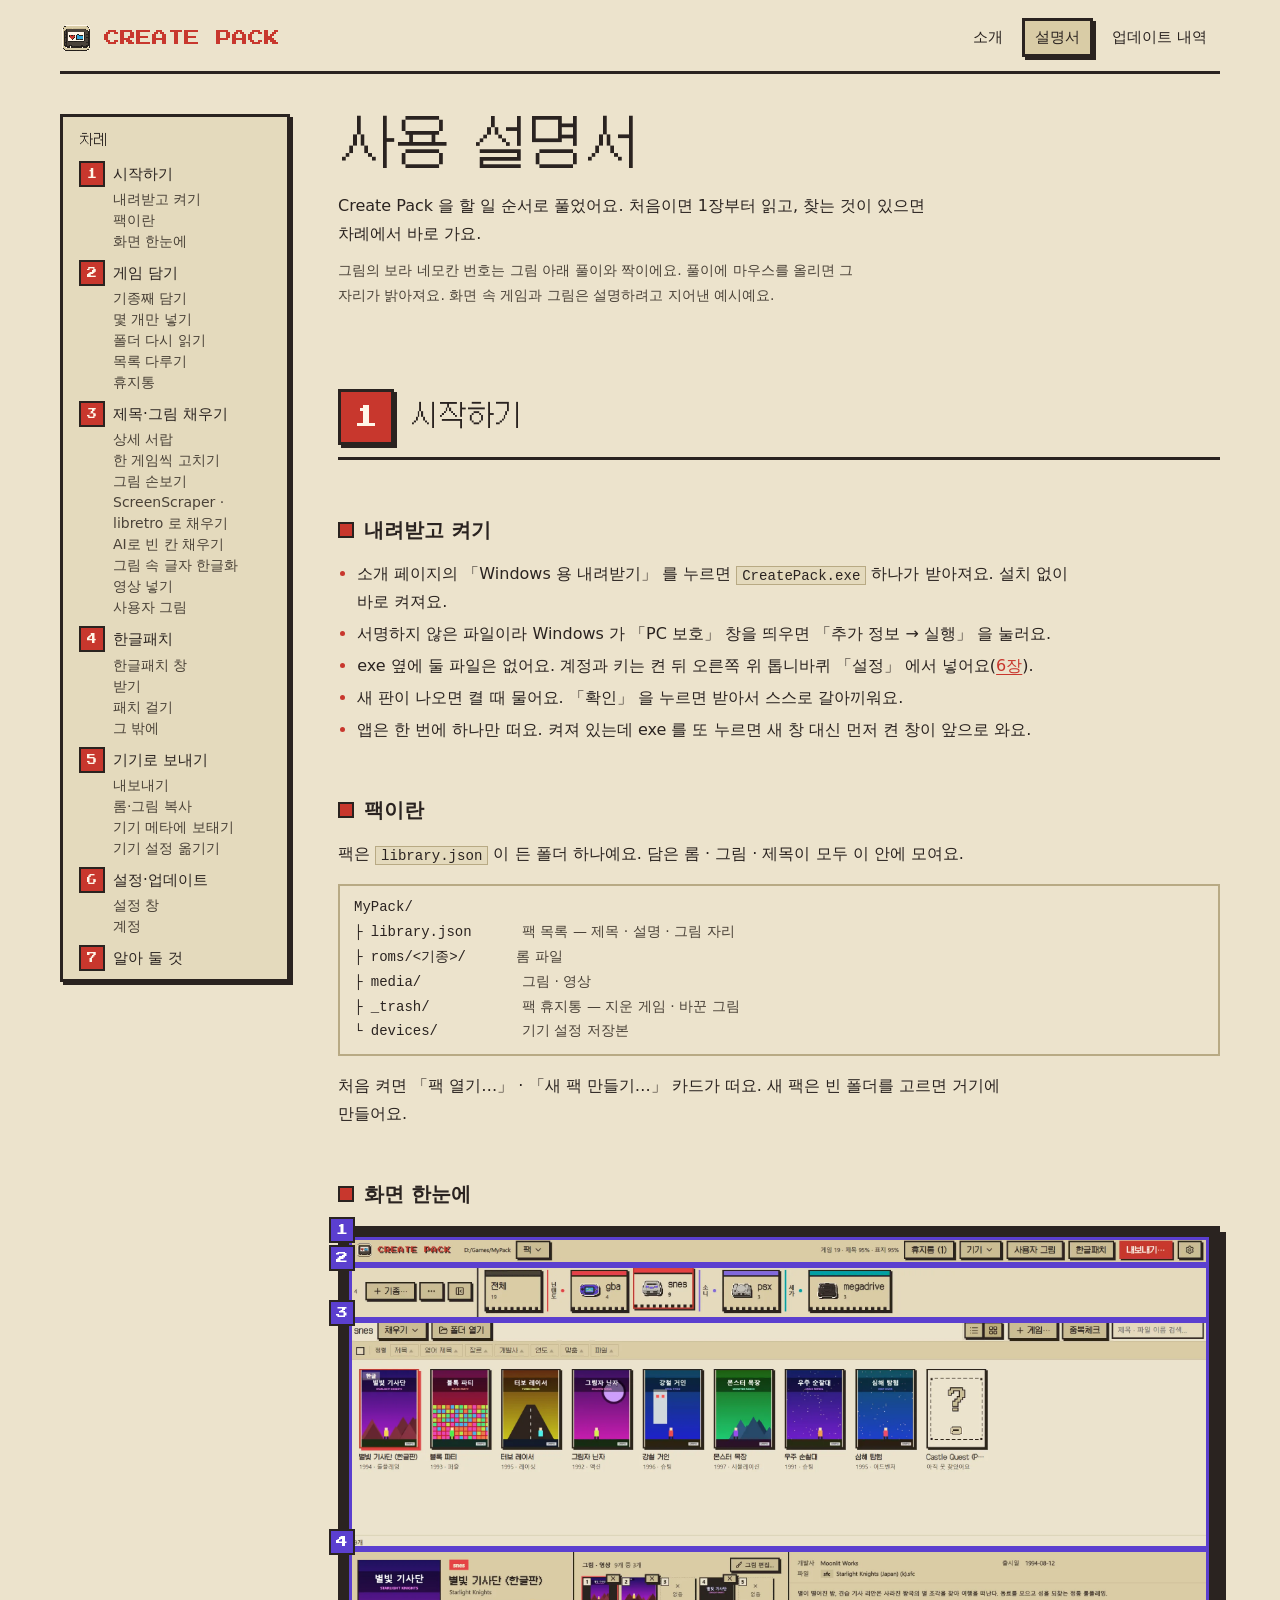
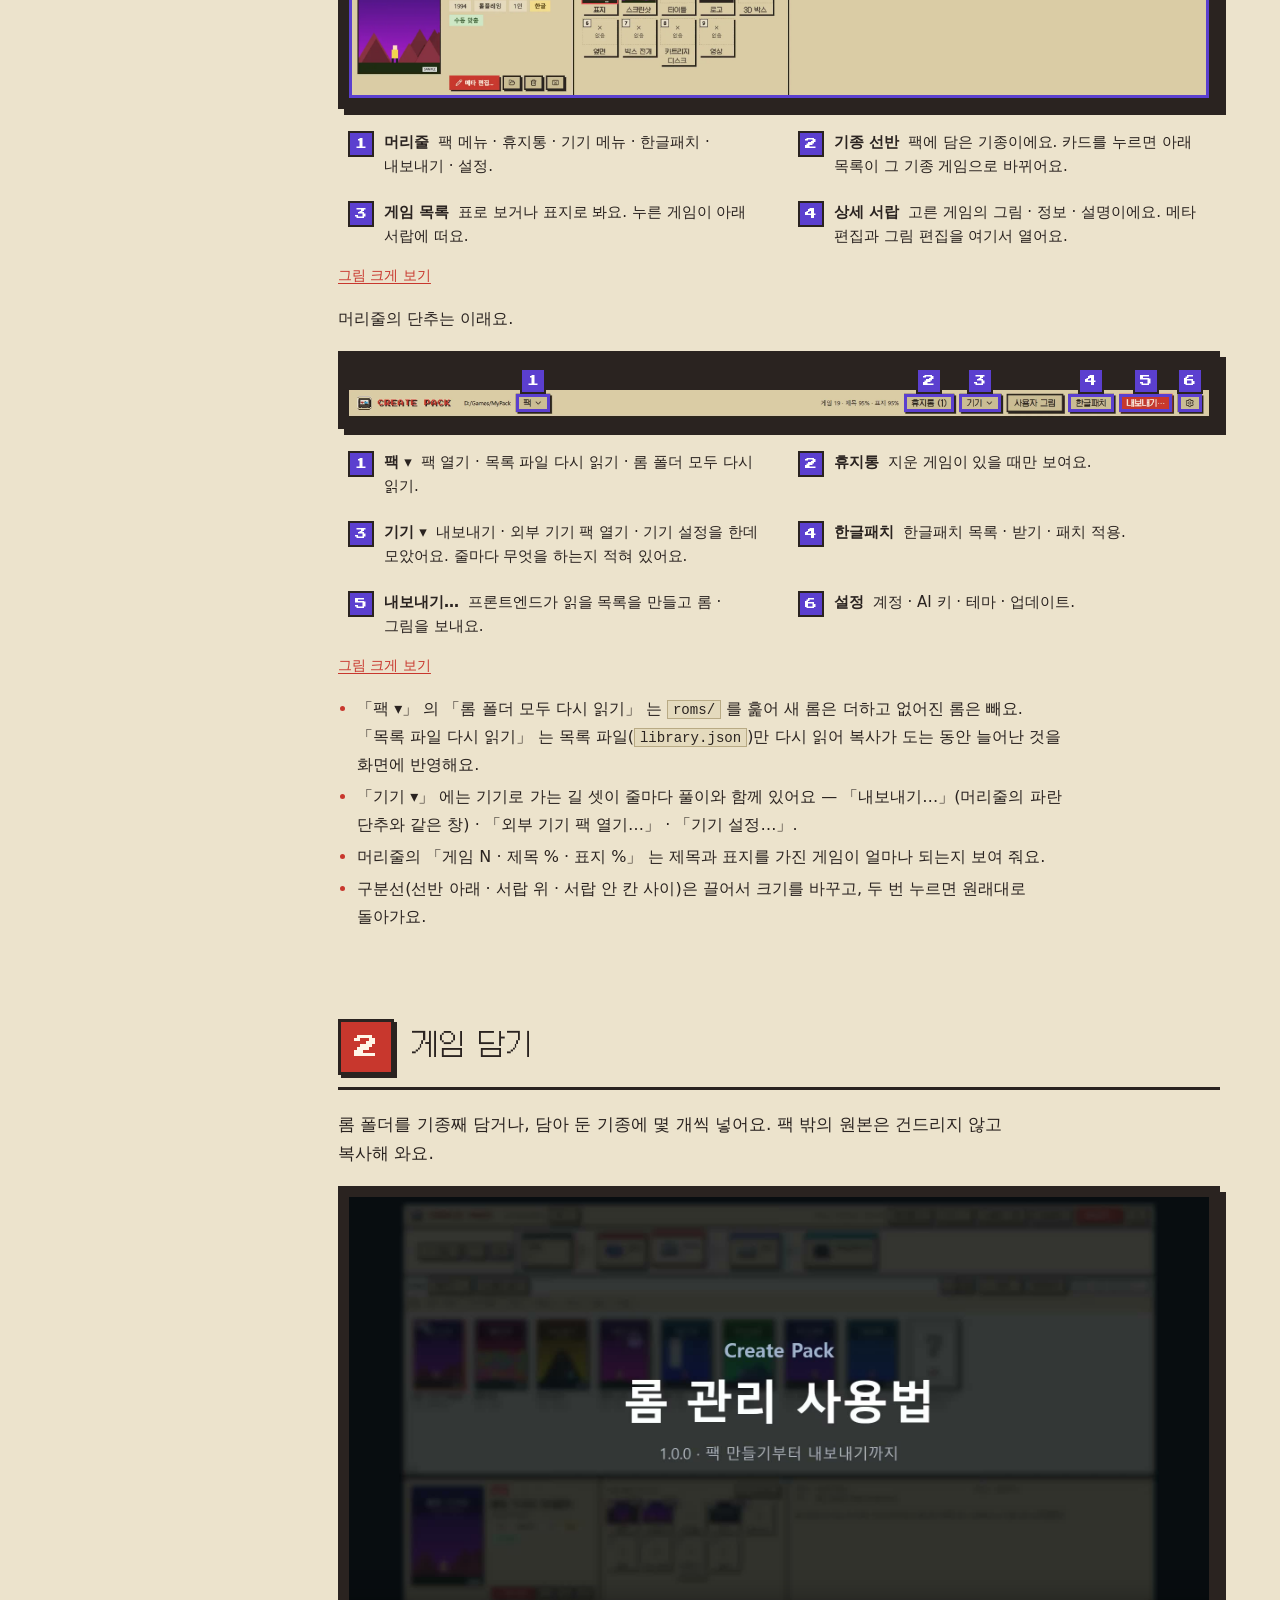
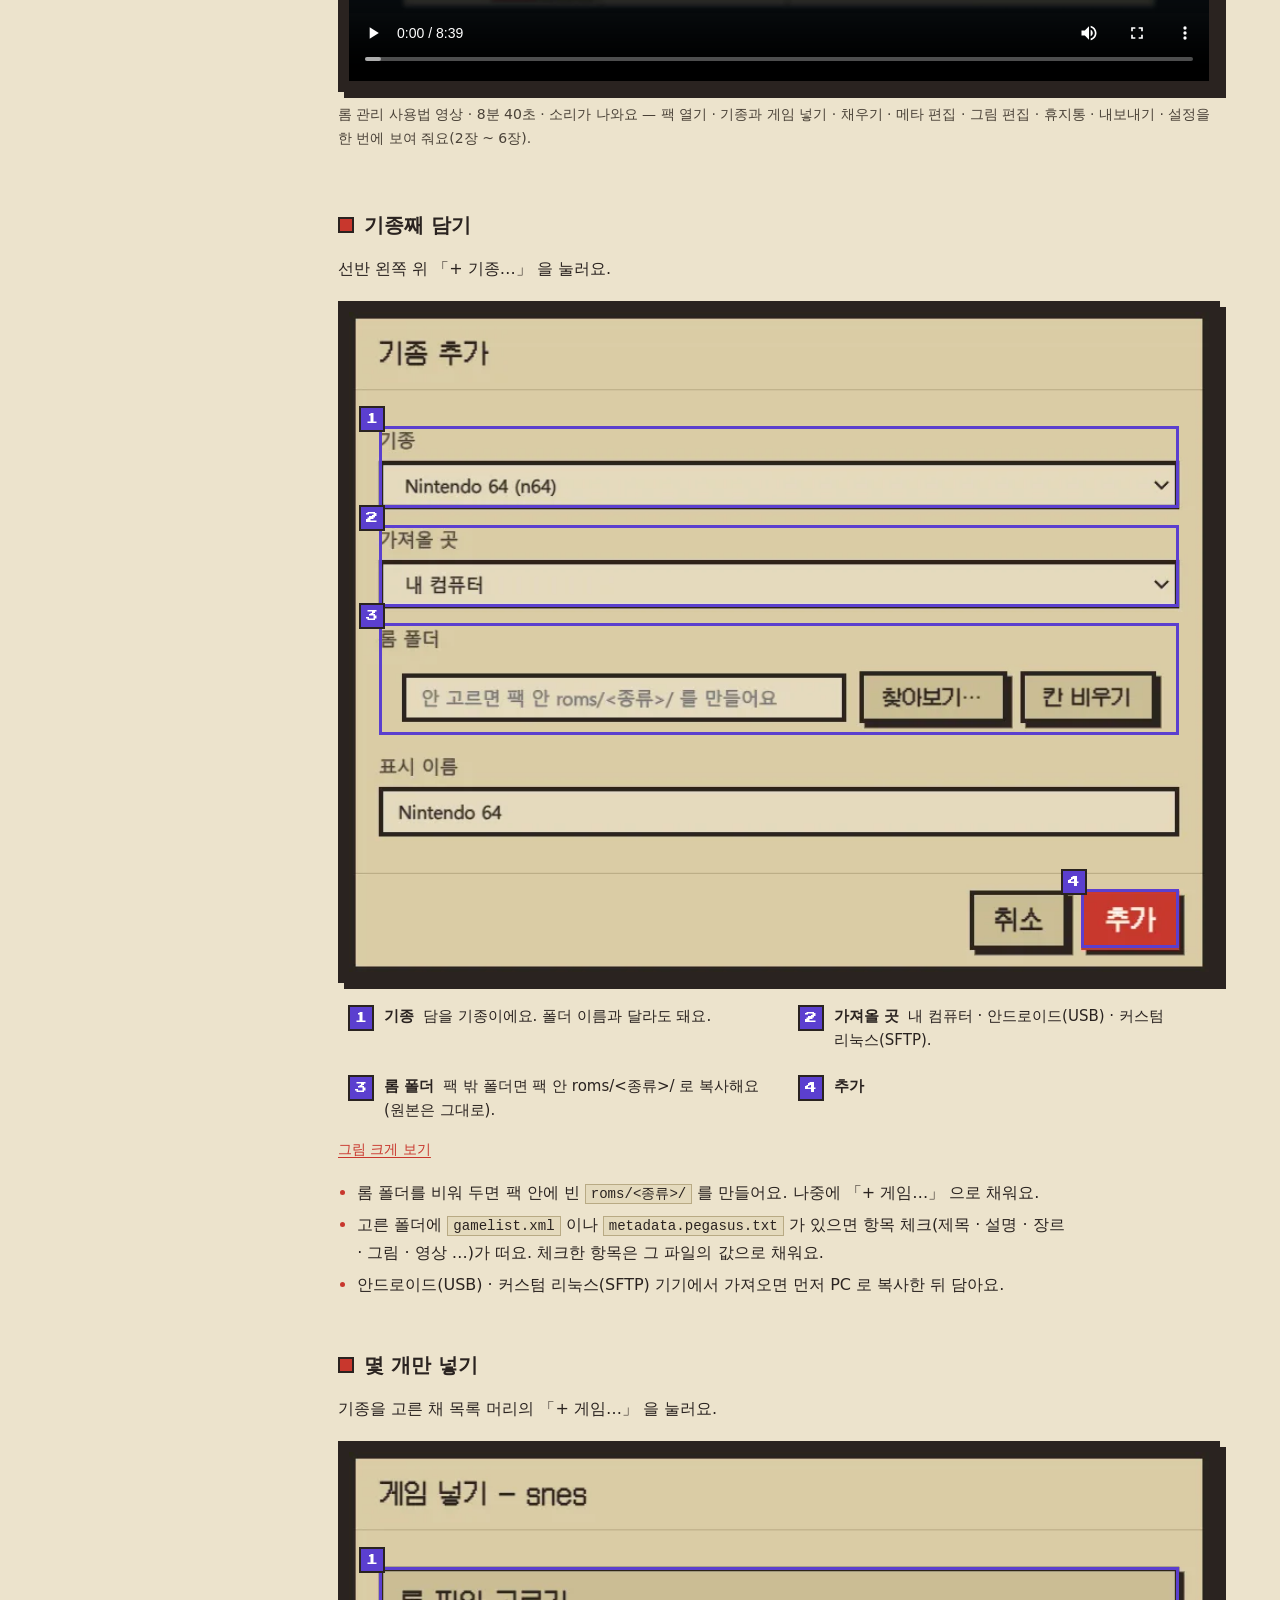
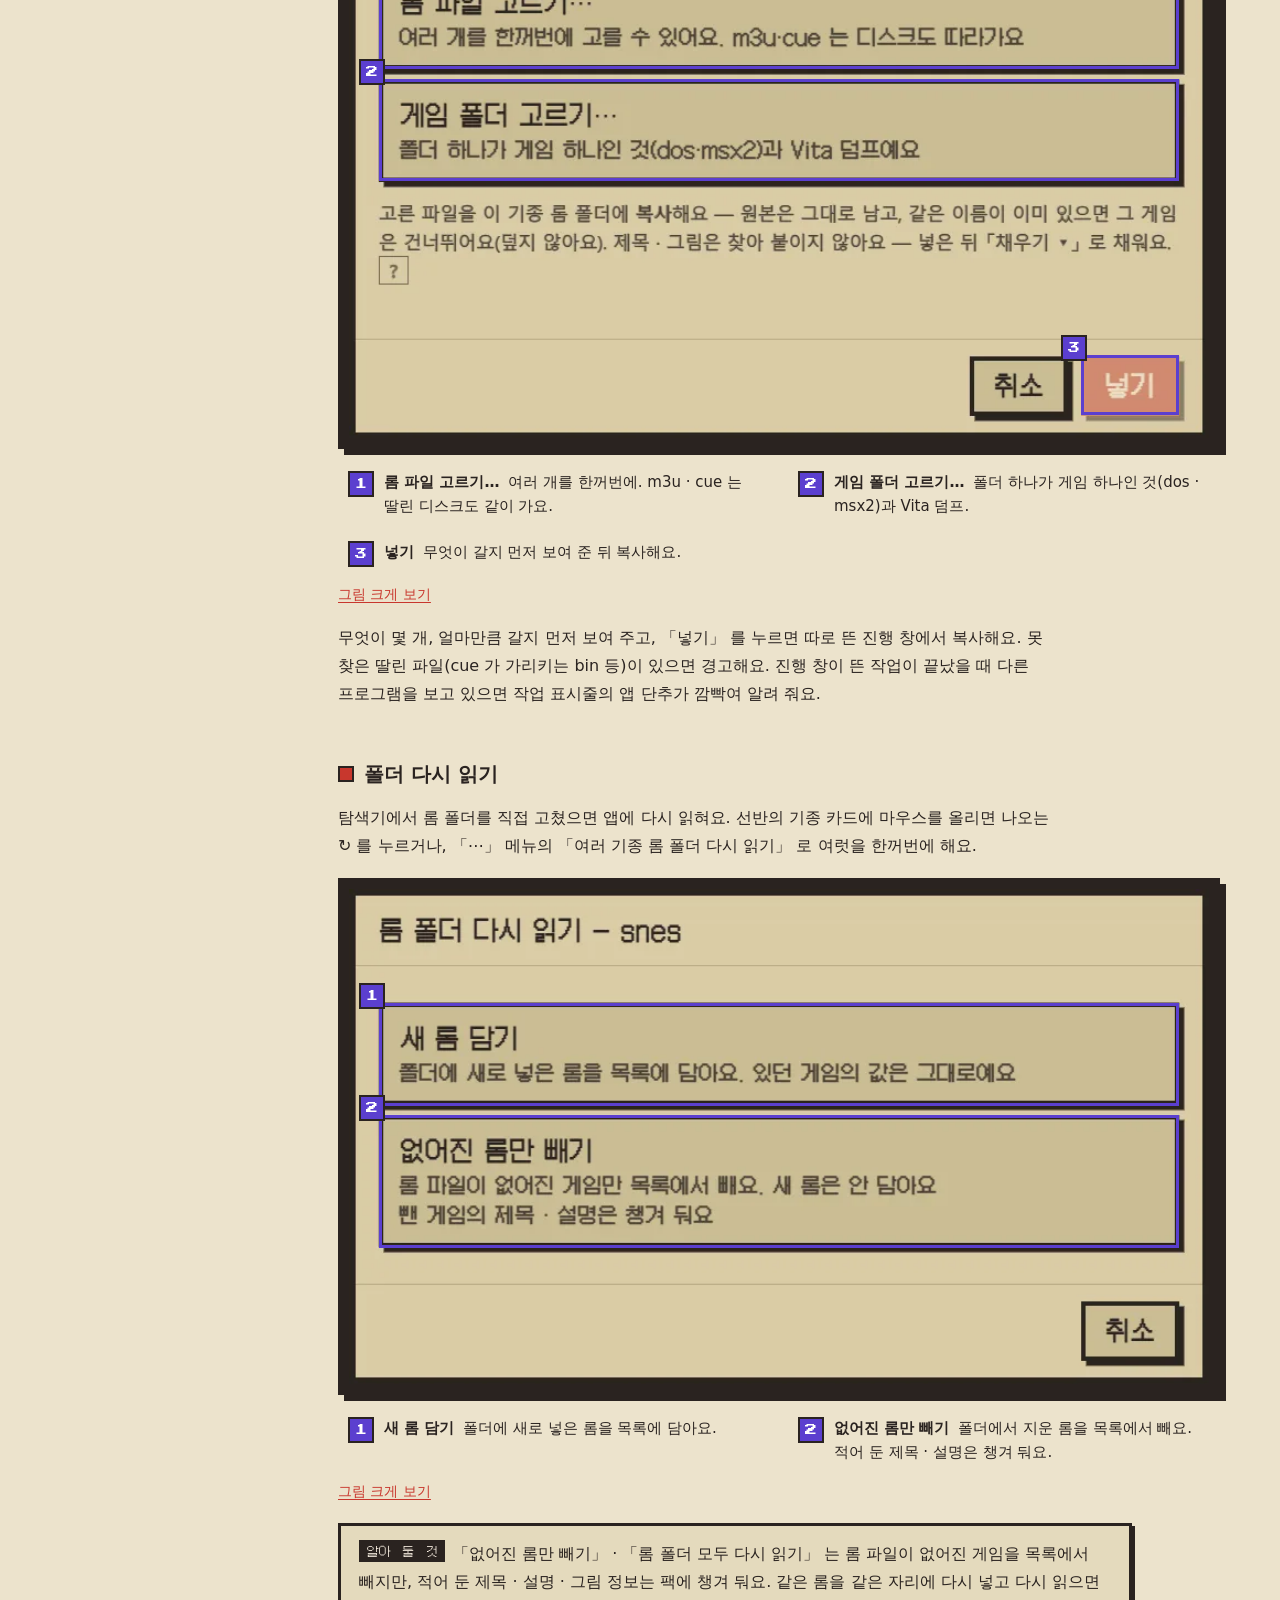
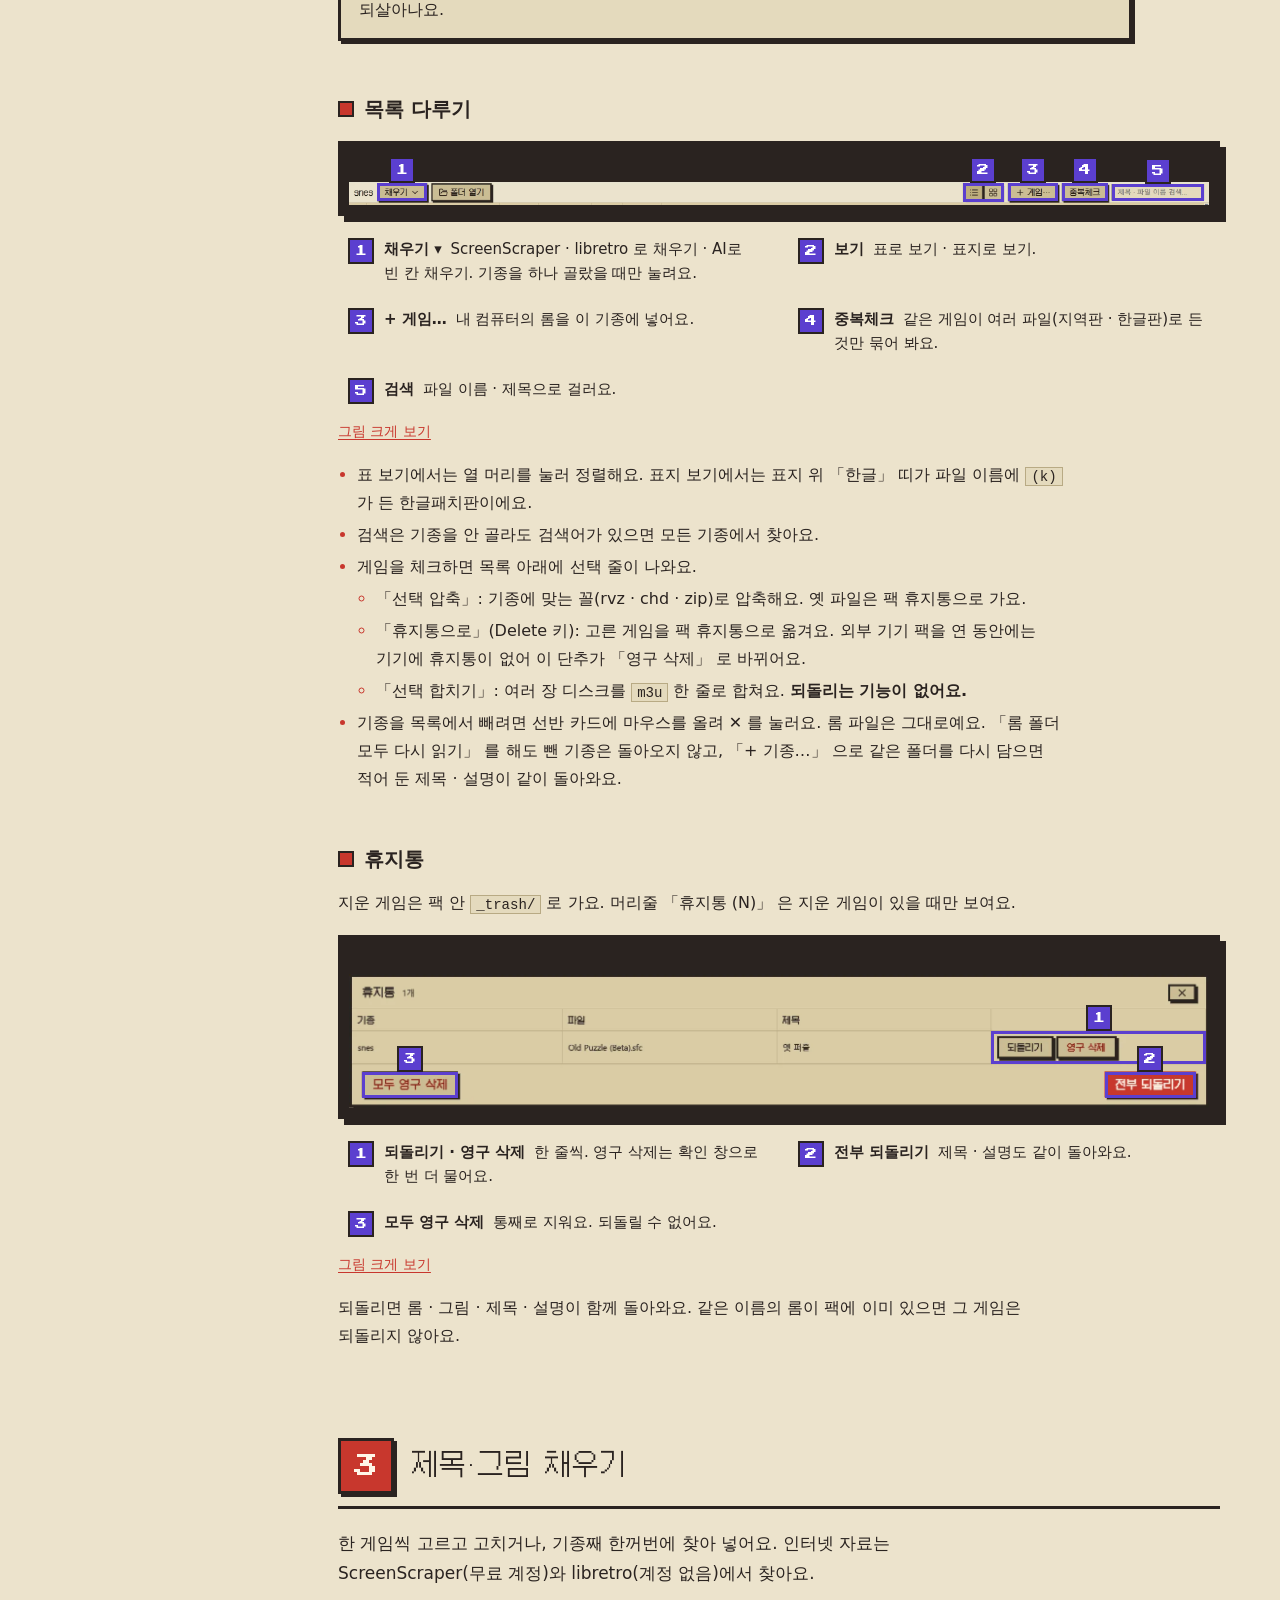
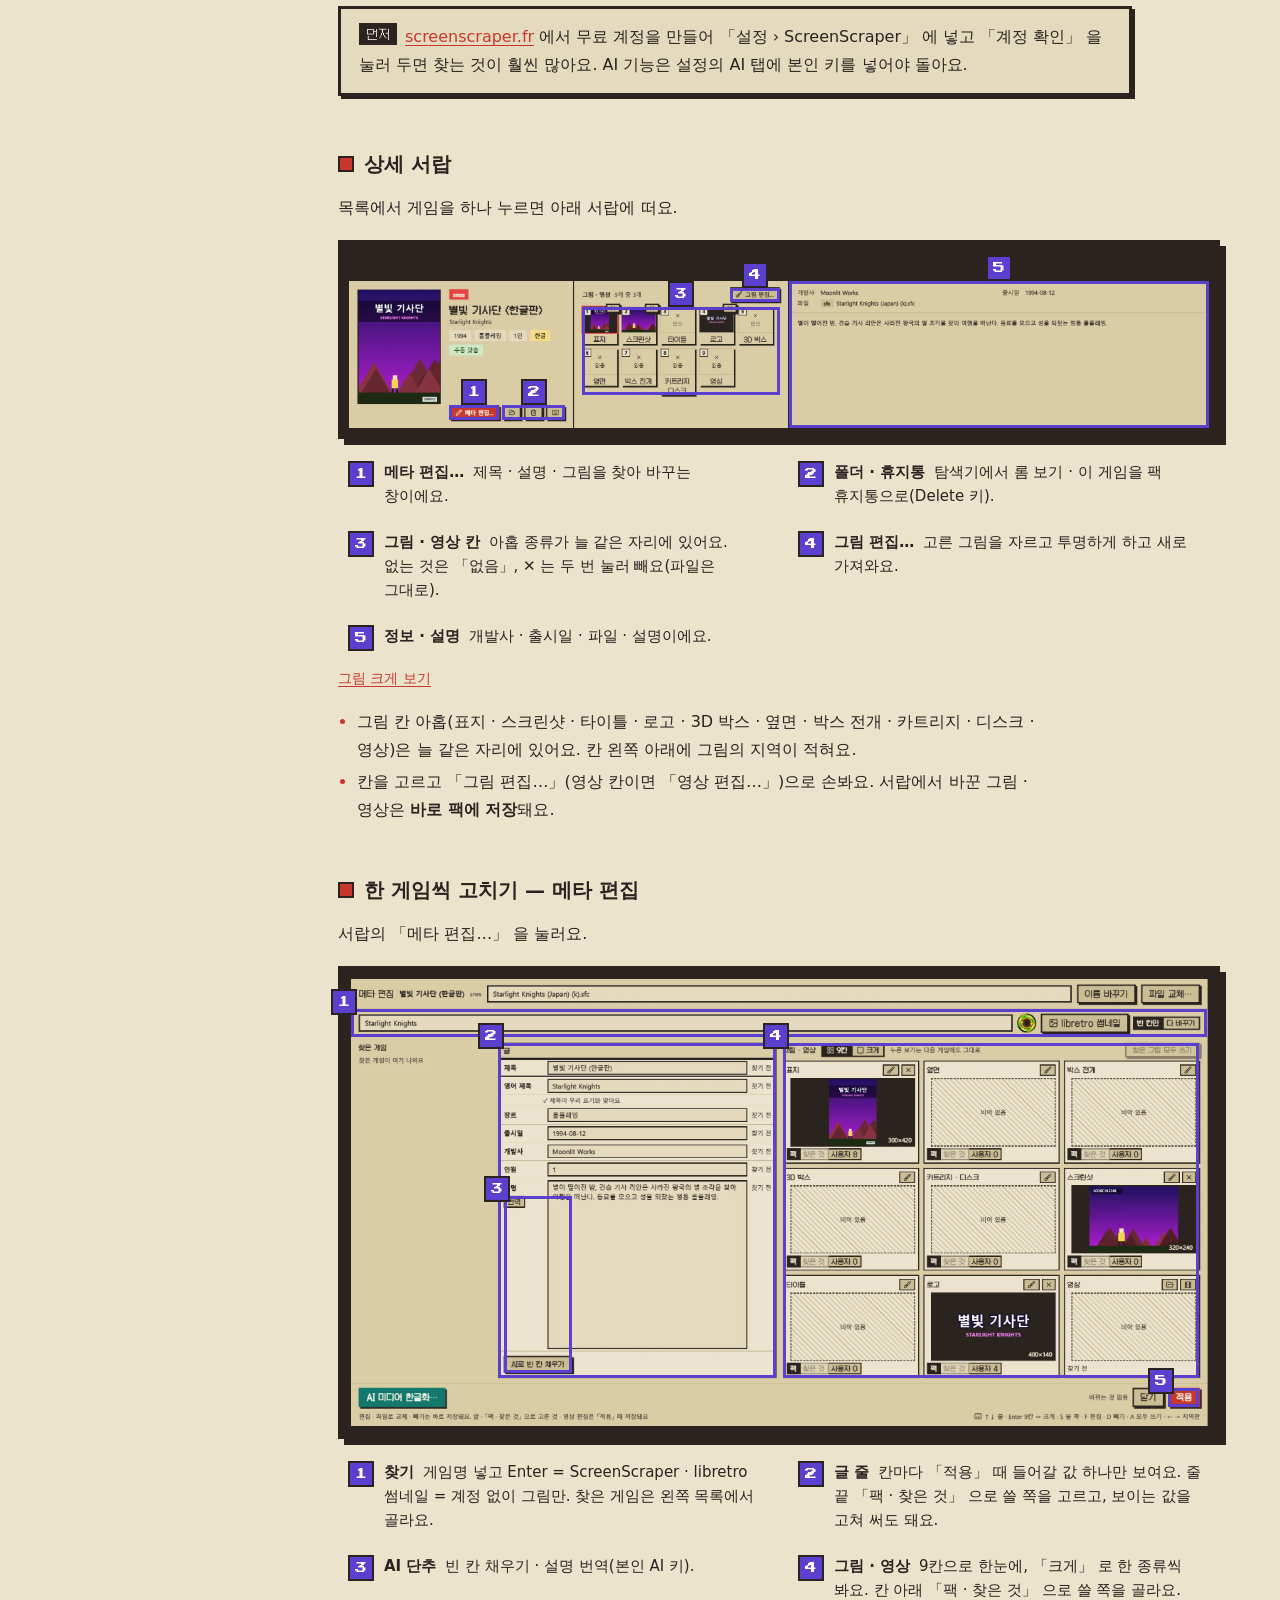
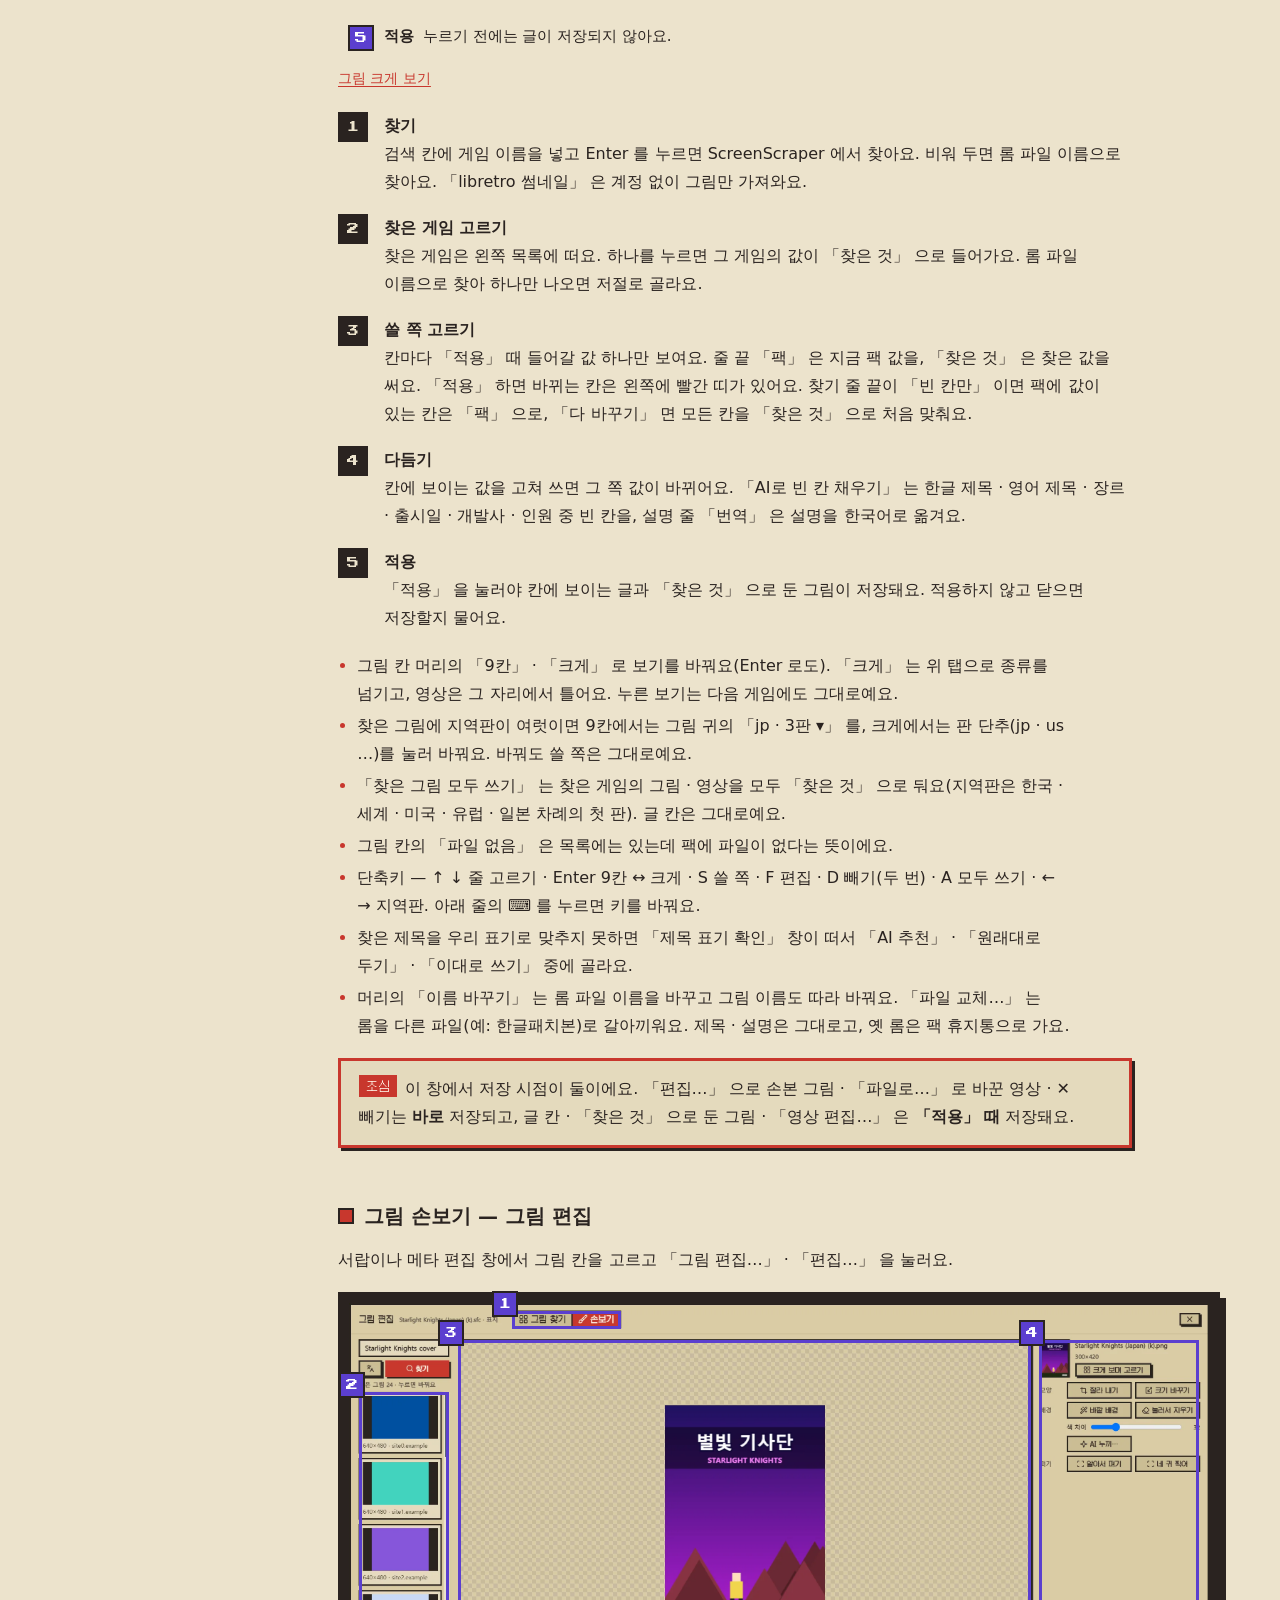
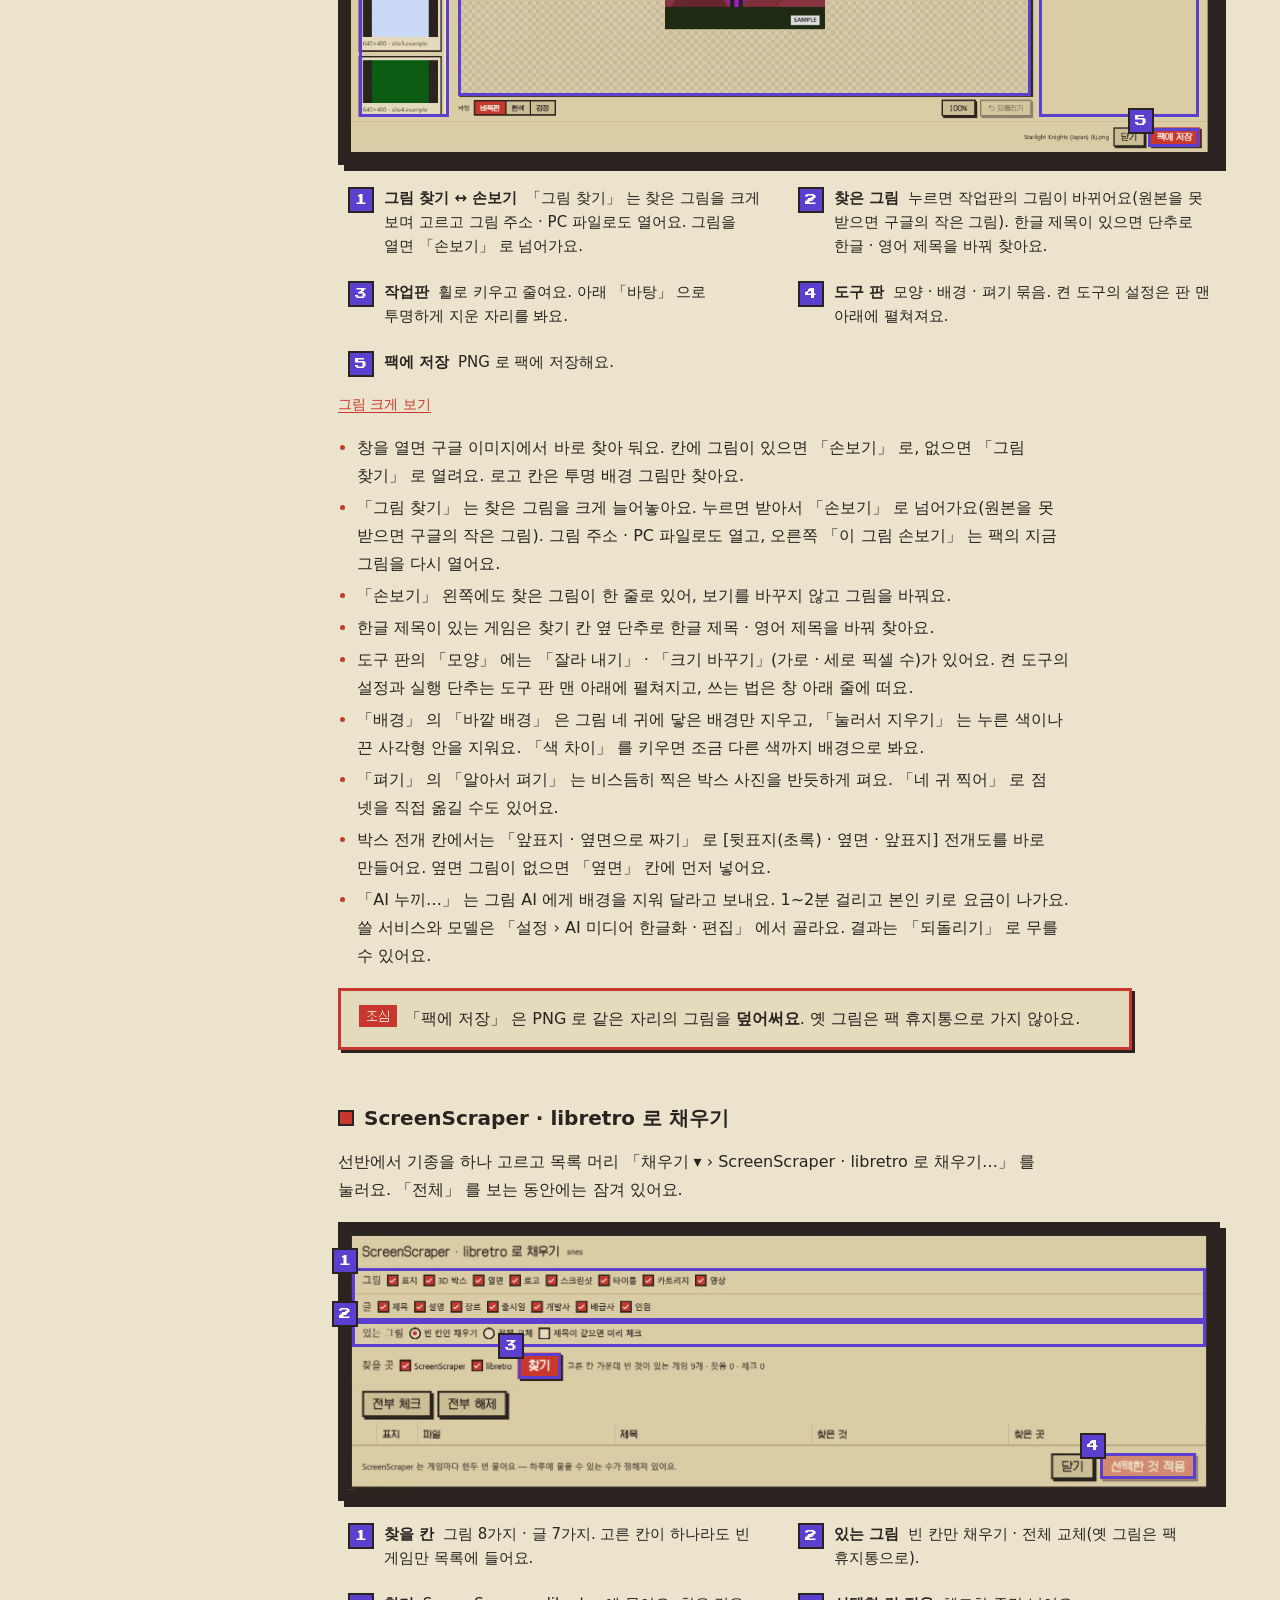
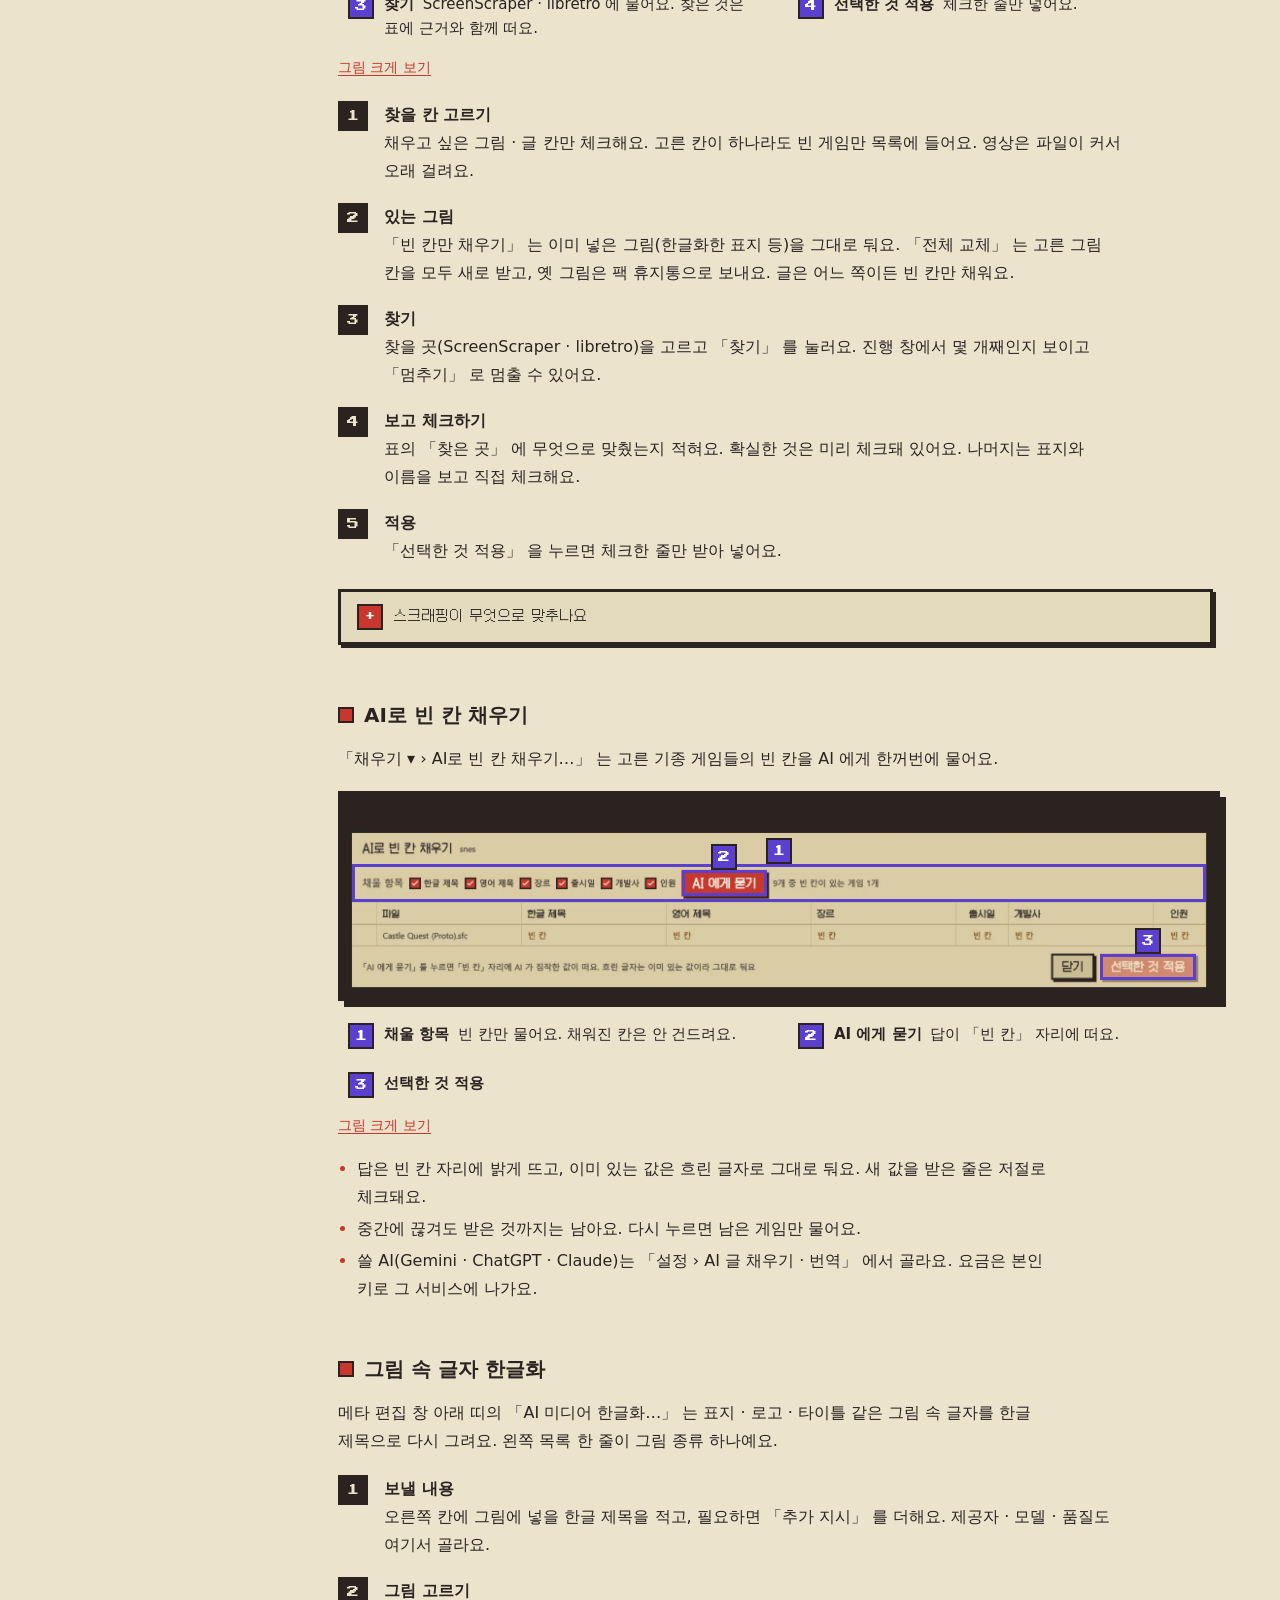
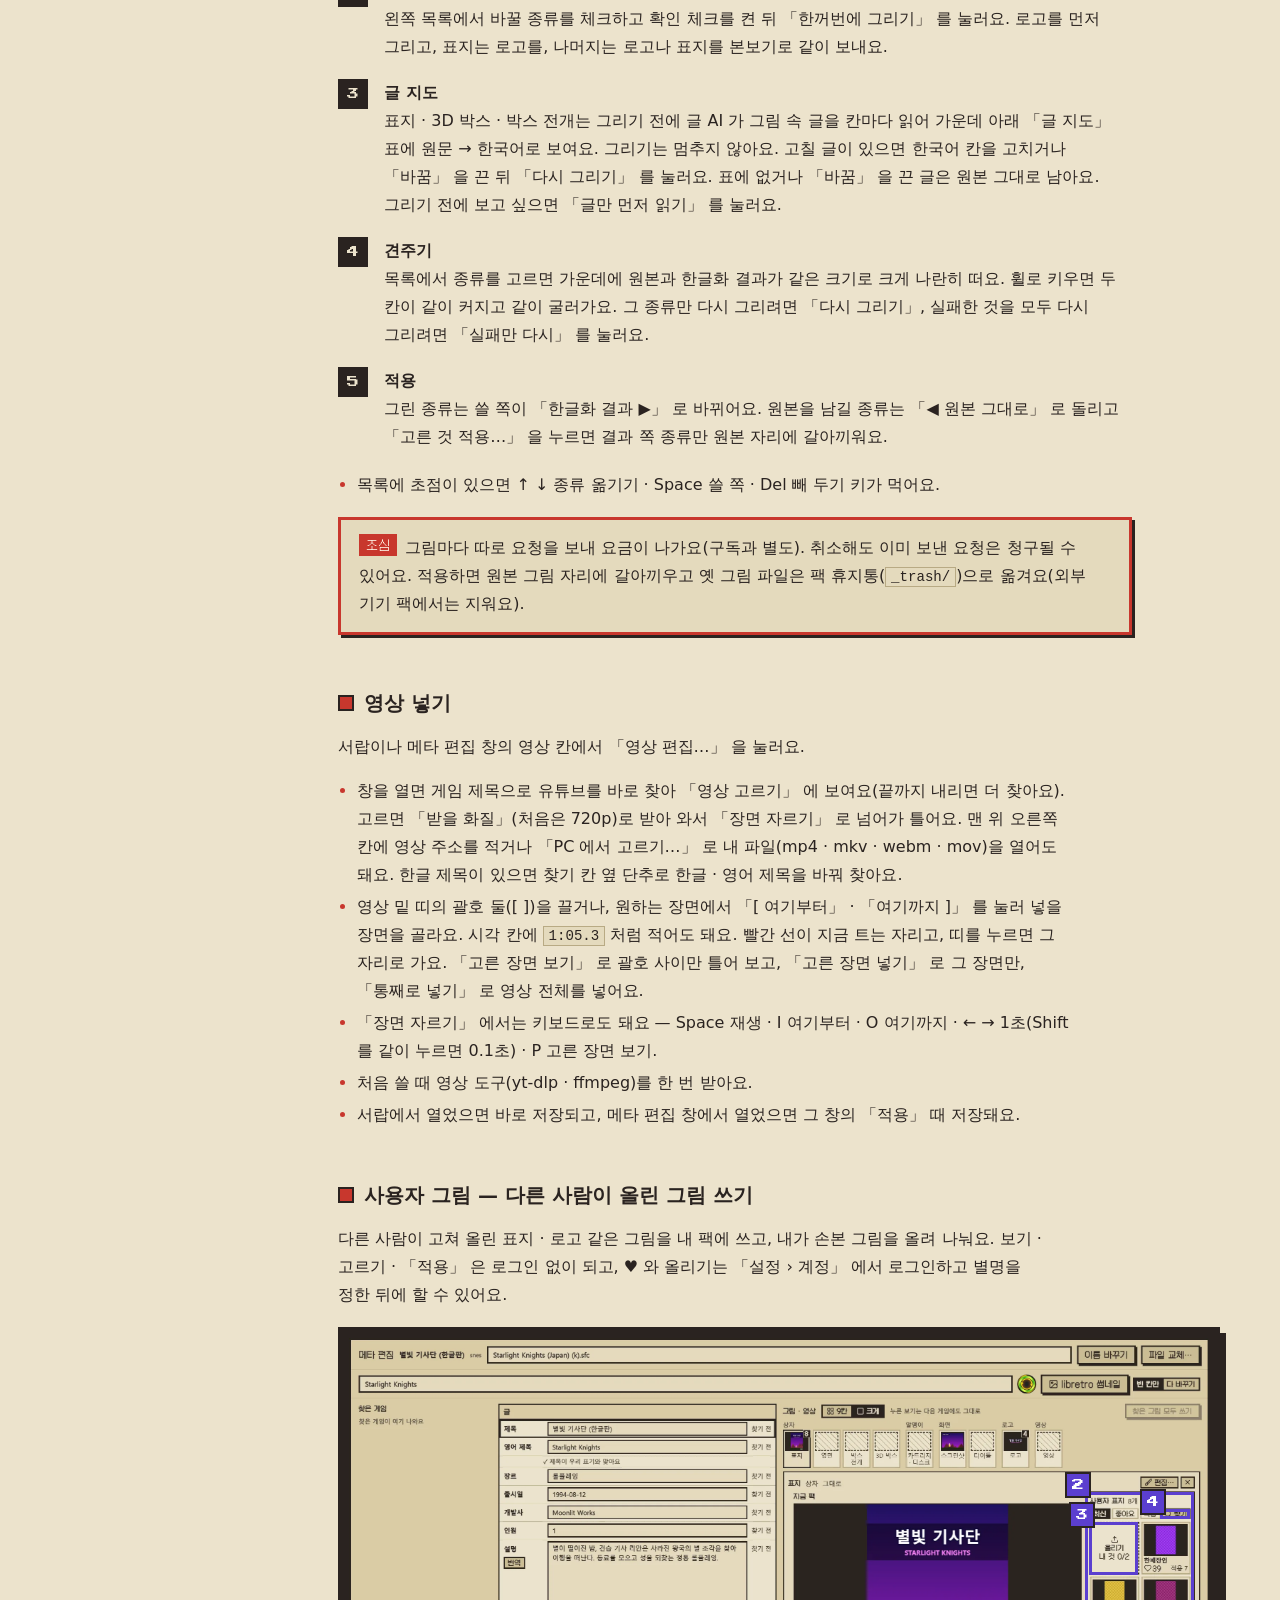
==== commit 20a0181e: "[Docs] 사용법 영상 둘(롬 관리 · 한글패치)을 1.0.0 화면으로 새로 넣는다 - video/rom-guide.webm · jpg 새로(8분 40초) · video/hang" ====
--- a/manual.html
+++ b/manual.html
@@ -170,6 +170,8 @@
 <section class="chap" id="add">
 <header><span class="ch">2</span><h2>게임 담기</h2></header>
 <p class="lead">롬 폴더를 기종째 담거나, 담아 둔 기종에 몇 개씩 넣어요. 팩 밖의 원본은 건드리지 않고 복사해 와요.</p>
+<!-- 사용법 영상은 저장소 video/ 에 둔다(10-31 1.0.0 화면 · 예시 자료로 찍음 · 도구는 scratchpad/manual/video3). -->
+<figure class="vid"><div class="screen"><video controls preload="metadata" playsinline poster="video/rom-guide.jpg" width="1920" height="1080"><source src="video/rom-guide.webm" type="video/webm"></video></div><figcaption class="muted small">롬 관리 사용법 영상 · 8분 40초 · 소리가 나와요 — 팩 열기 · 기종과 게임 넣기 · 채우기 · 메타 편집 · 그림 편집 · 휴지통 · 내보내기 · 설정을 한 번에 보여 줘요(2장 ~ 6장).</figcaption></figure>
 
 <div class="sec" id="s-sysadd">
 <h3>기종째 담기</h3>
@@ -399,8 +401,8 @@
 <section class="chap" id="kr">
 <header><span class="ch">4</span><h2>한글패치</h2></header>
 <p class="lead">레트로디비(retrodb.info) 한글패치 목록을 보고, 배포처에서 직접 받은 패치를 원본 롬에 걸어 한글판을 만들어요. 앱이 패치를 대신 받아 주지는 않아요 — 받는 것은 브라우저고, 앱은 받은 파일을 정리하고 걸어요.</p>
-<!-- 사용법 영상은 저장소 video/ 에 둔다(10-22 0.7.0 화면으로 다시 만듦 · 예시 자료로 찍음). -->
-<figure class="vid"><div class="screen"><video controls preload="metadata" playsinline poster="video/hangul-patch-guide.jpg" width="1920" height="1080"><source src="video/hangul-patch-guide.webm" type="video/webm"></video></div><figcaption class="muted small">사용법 영상 · 8분 54초 · 소리가 나와요 — 목록을 받는 것부터 패치 적용까지 한 번에 보여 줘요(앞 판 화면이라 단추 이름이 조금 달라요).</figcaption></figure>
+<!-- 사용법 영상은 저장소 video/ 에 둔다(10-31 1.0.0 화면으로 다시 만듦 · 예시 자료로 찍음 · 도구는 scratchpad/manual/video3). -->
+<figure class="vid"><div class="screen"><video controls preload="metadata" playsinline poster="video/hangul-patch-guide.jpg" width="1920" height="1080"><source src="video/hangul-patch-guide.webm" type="video/webm"></video></div><figcaption class="muted small">한글패치 사용법 영상 · 8분 10초 · 소리가 나와요 — 목록을 받는 것부터 패치 적용까지 한 번에 보여 줘요.</figcaption></figure>
 
 <div class="sec" id="s-kr">
 <h3>한글패치 창</h3>
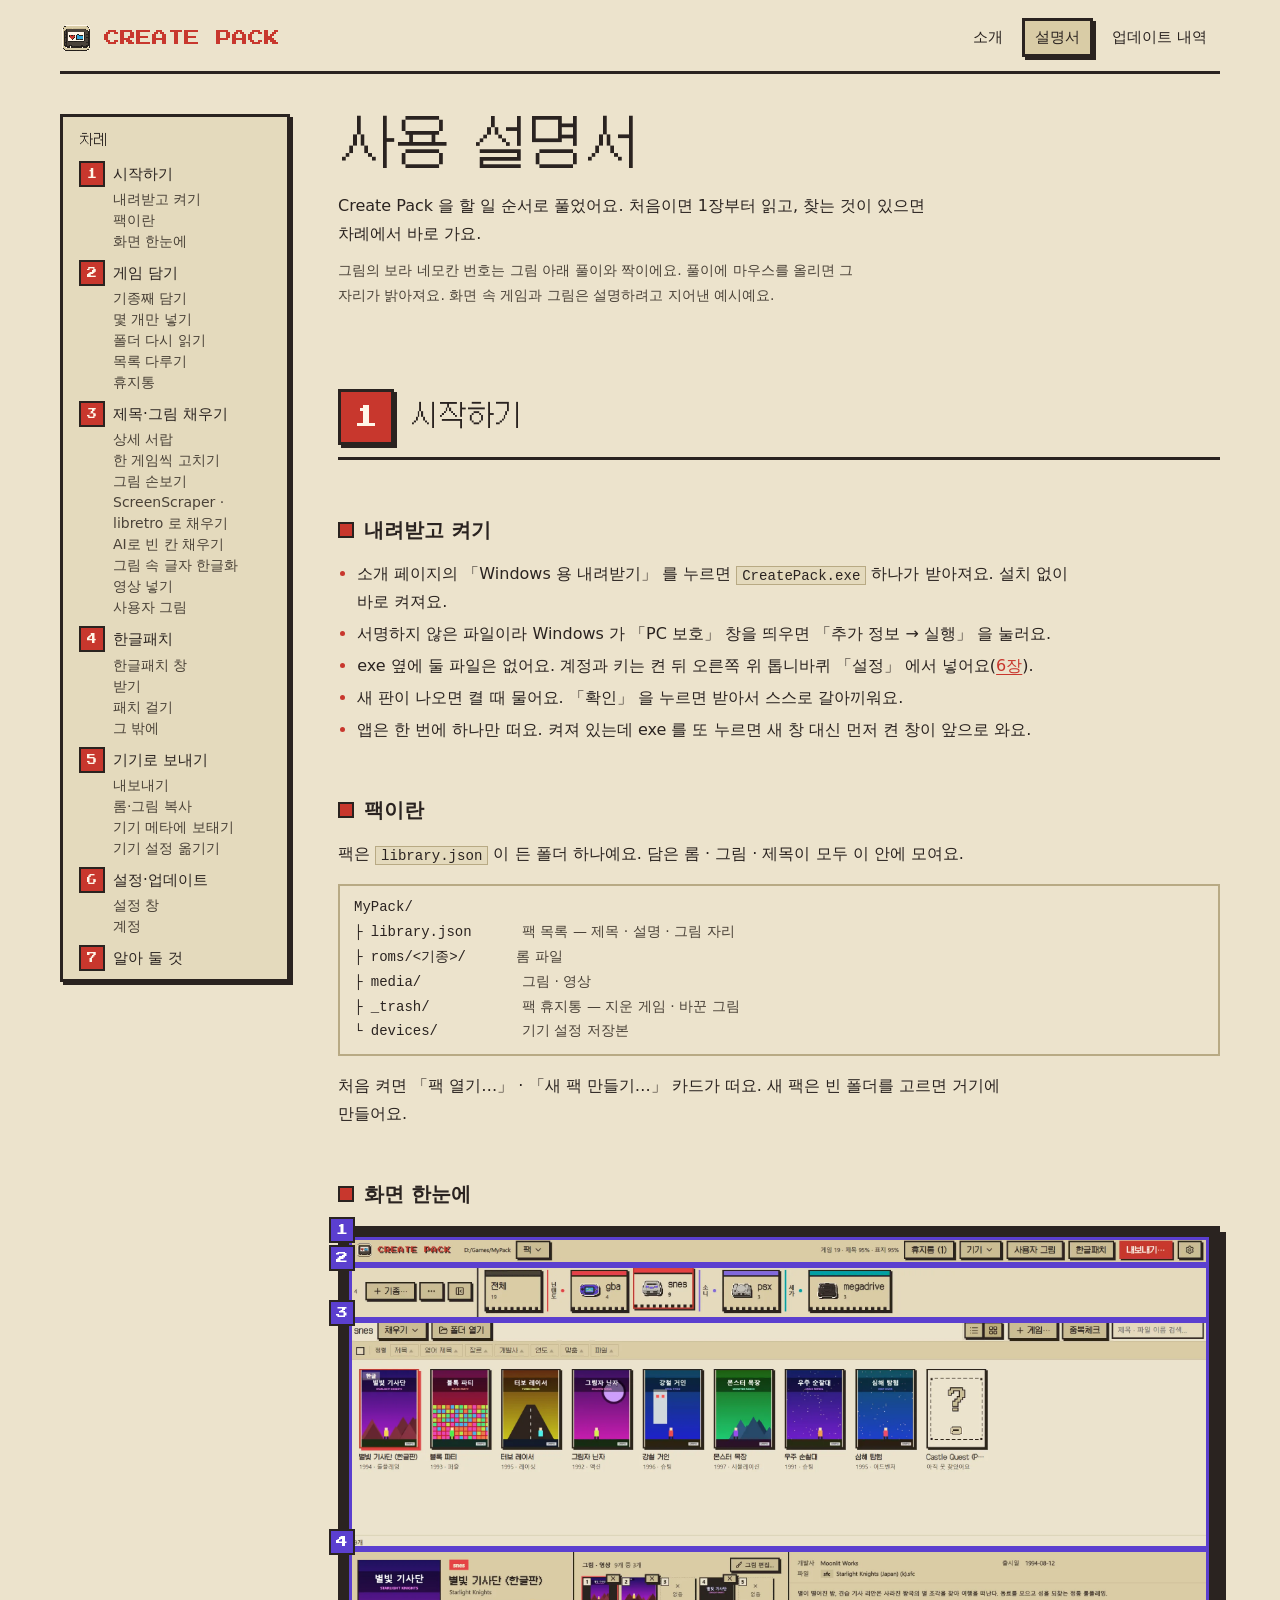
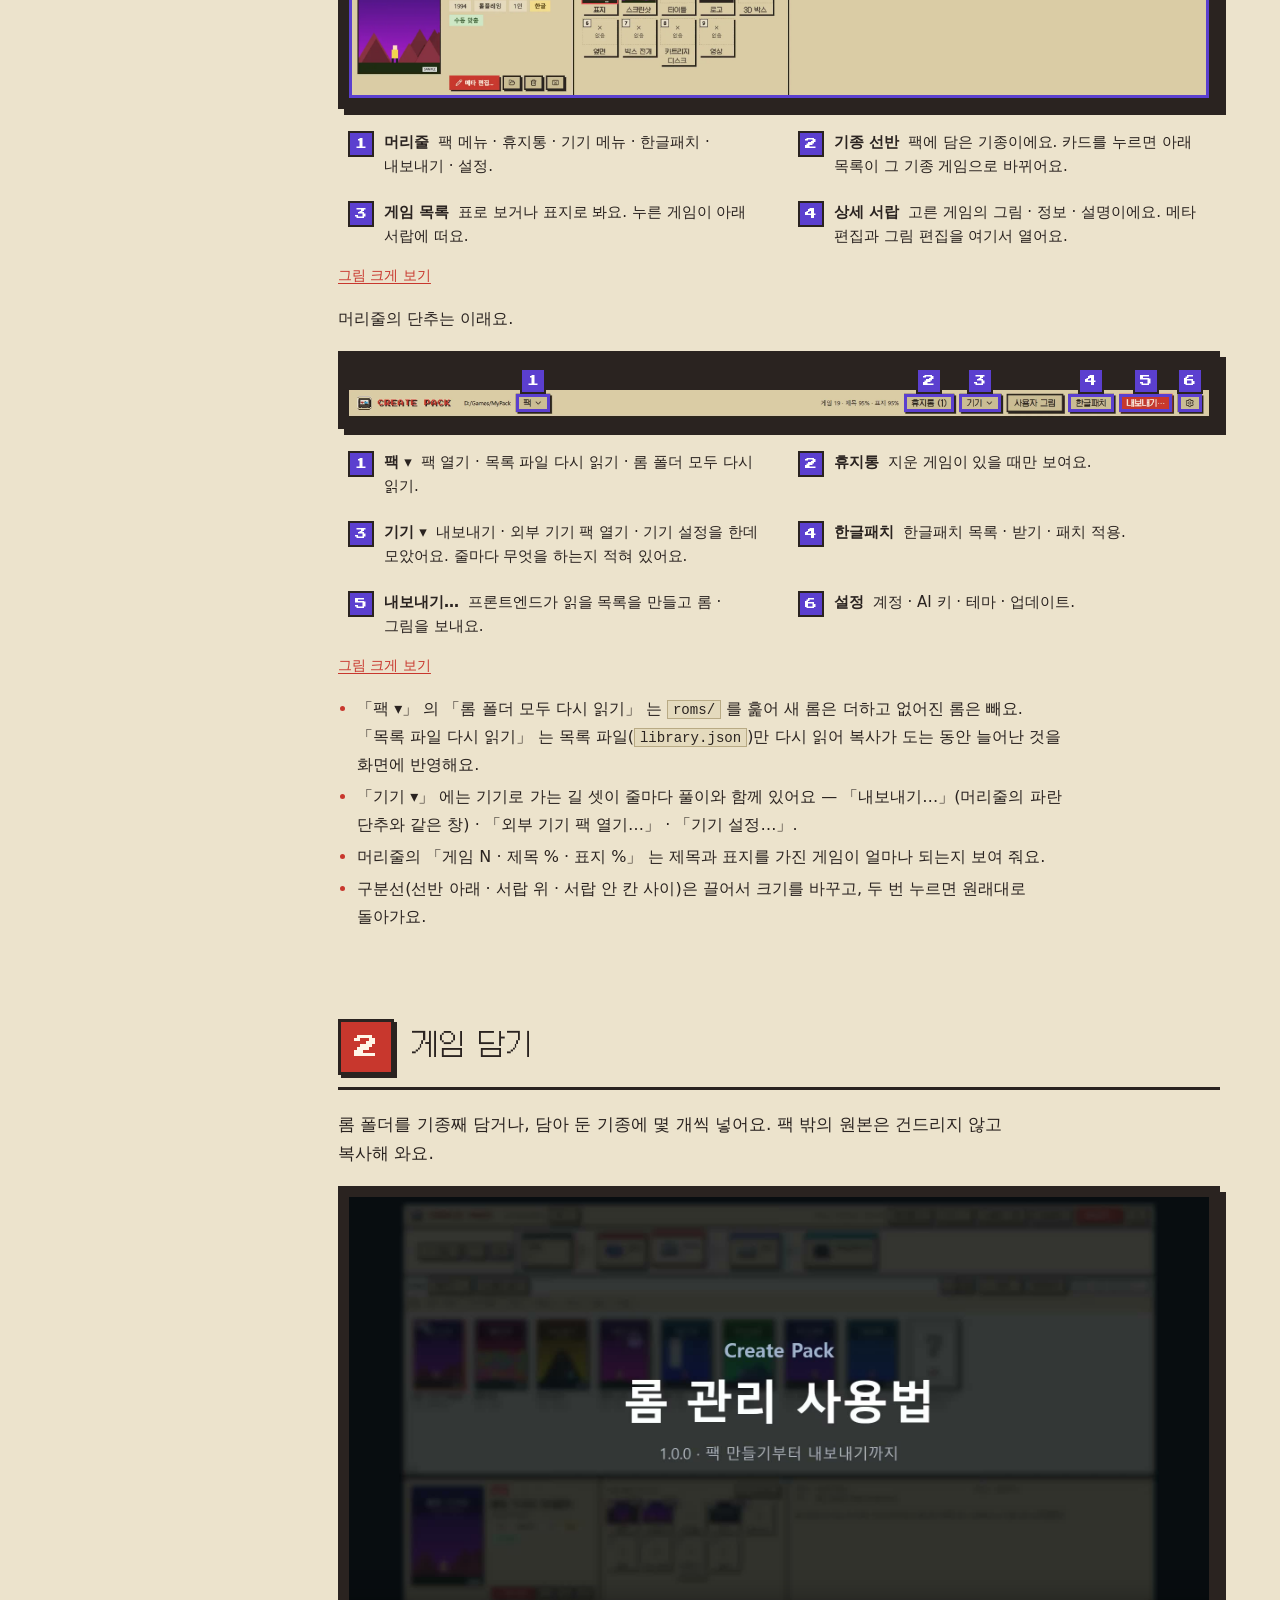
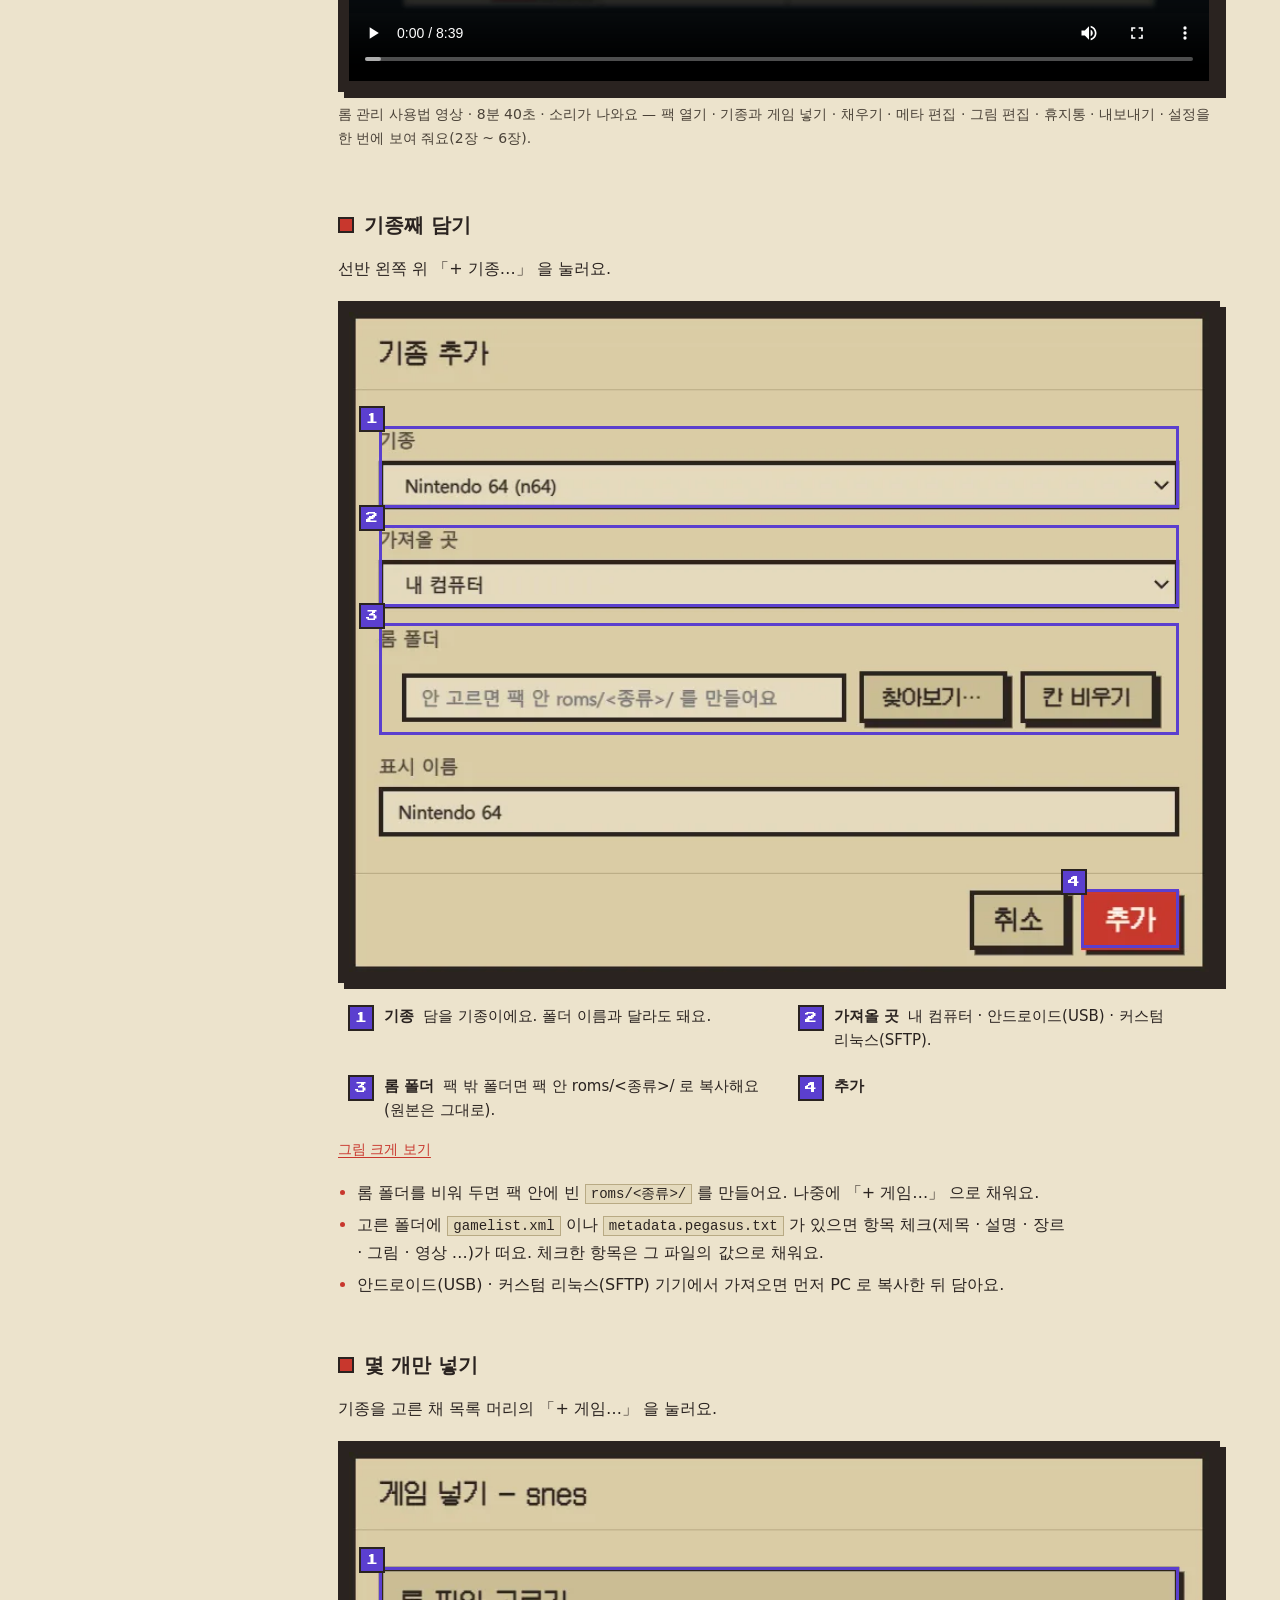
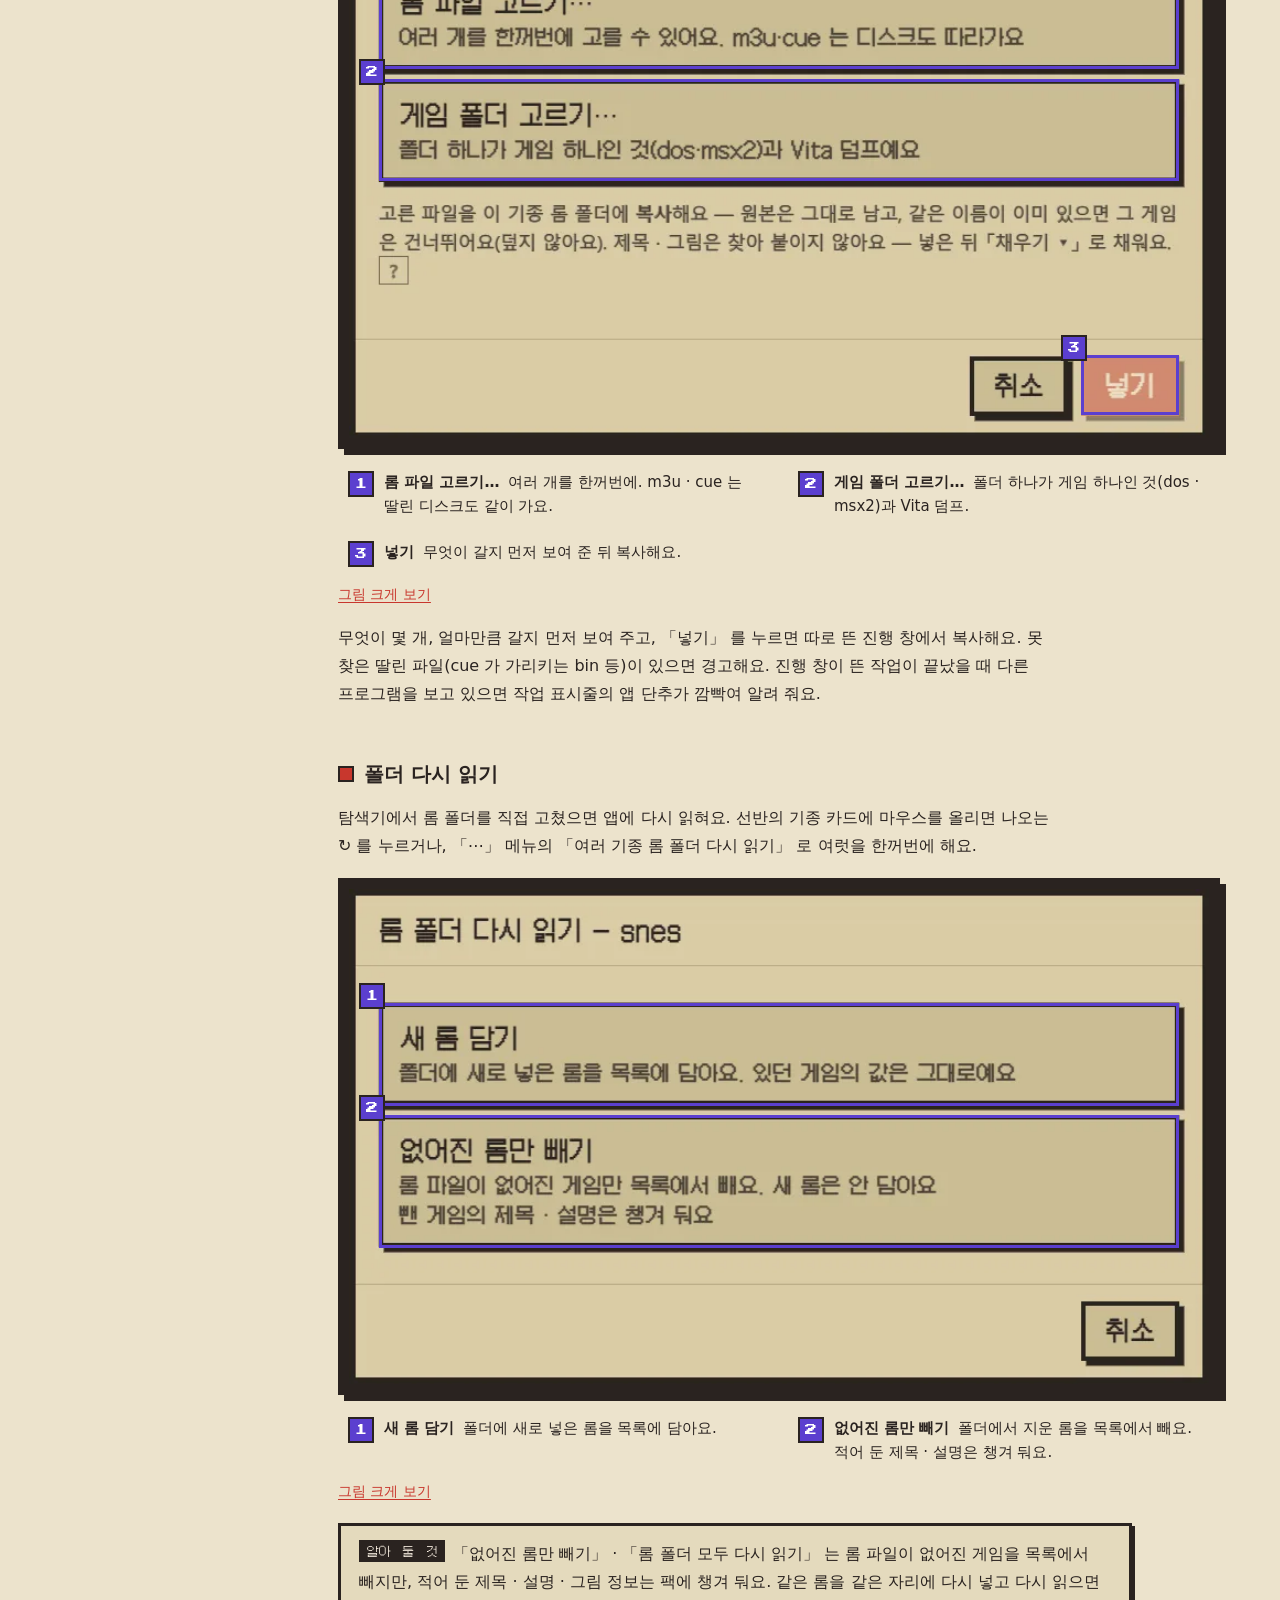
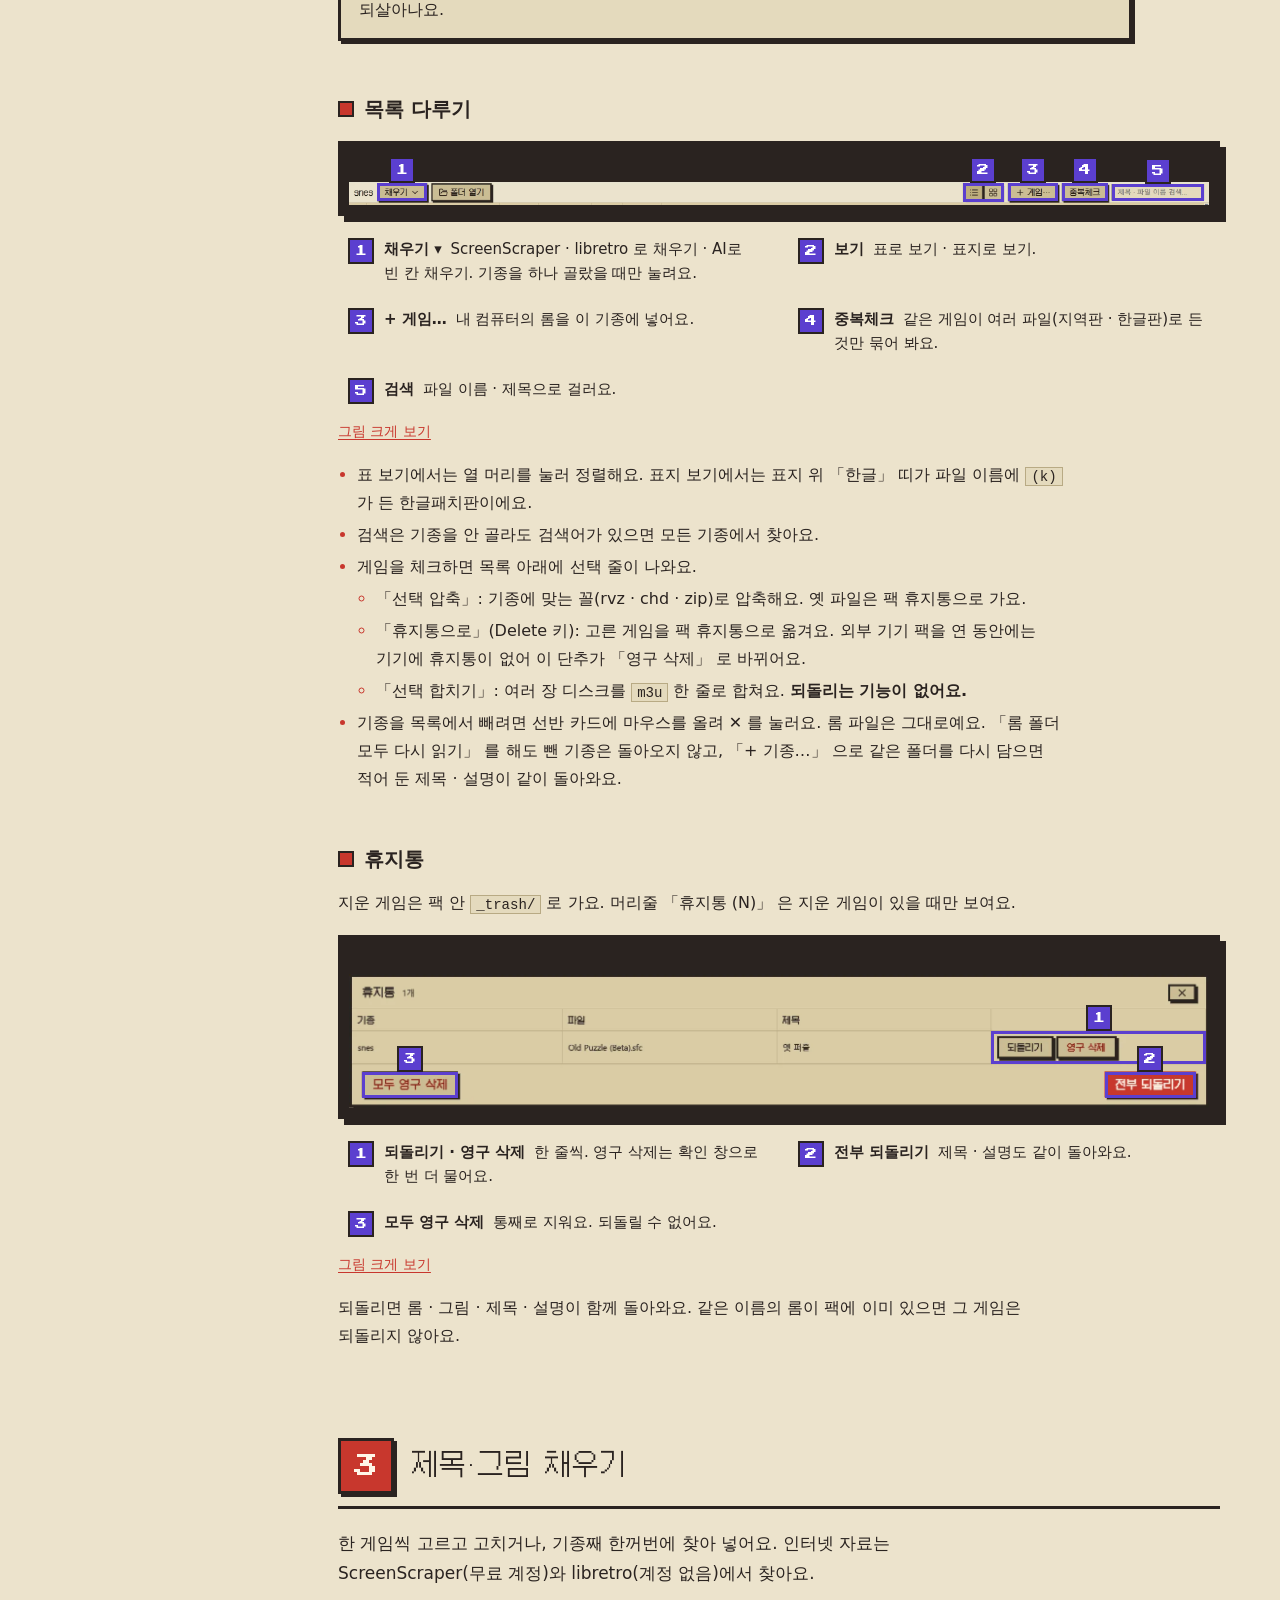
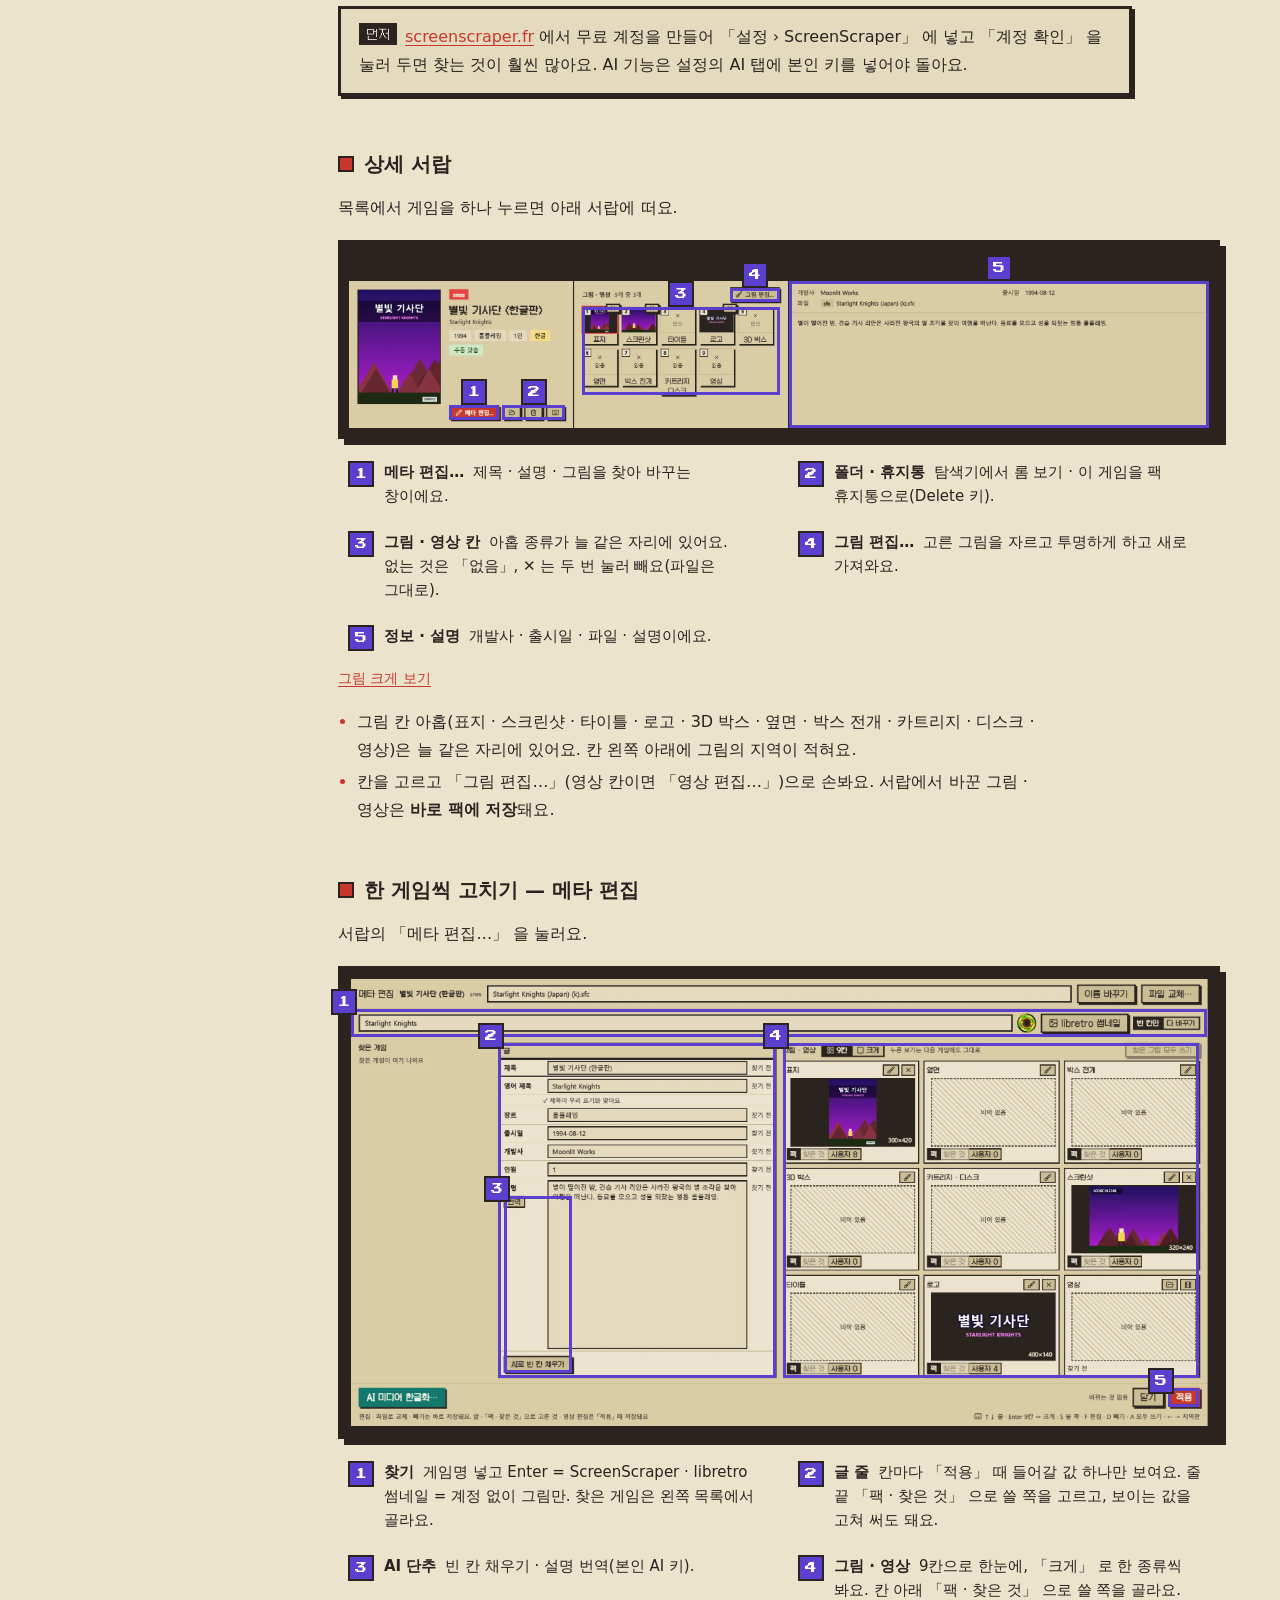
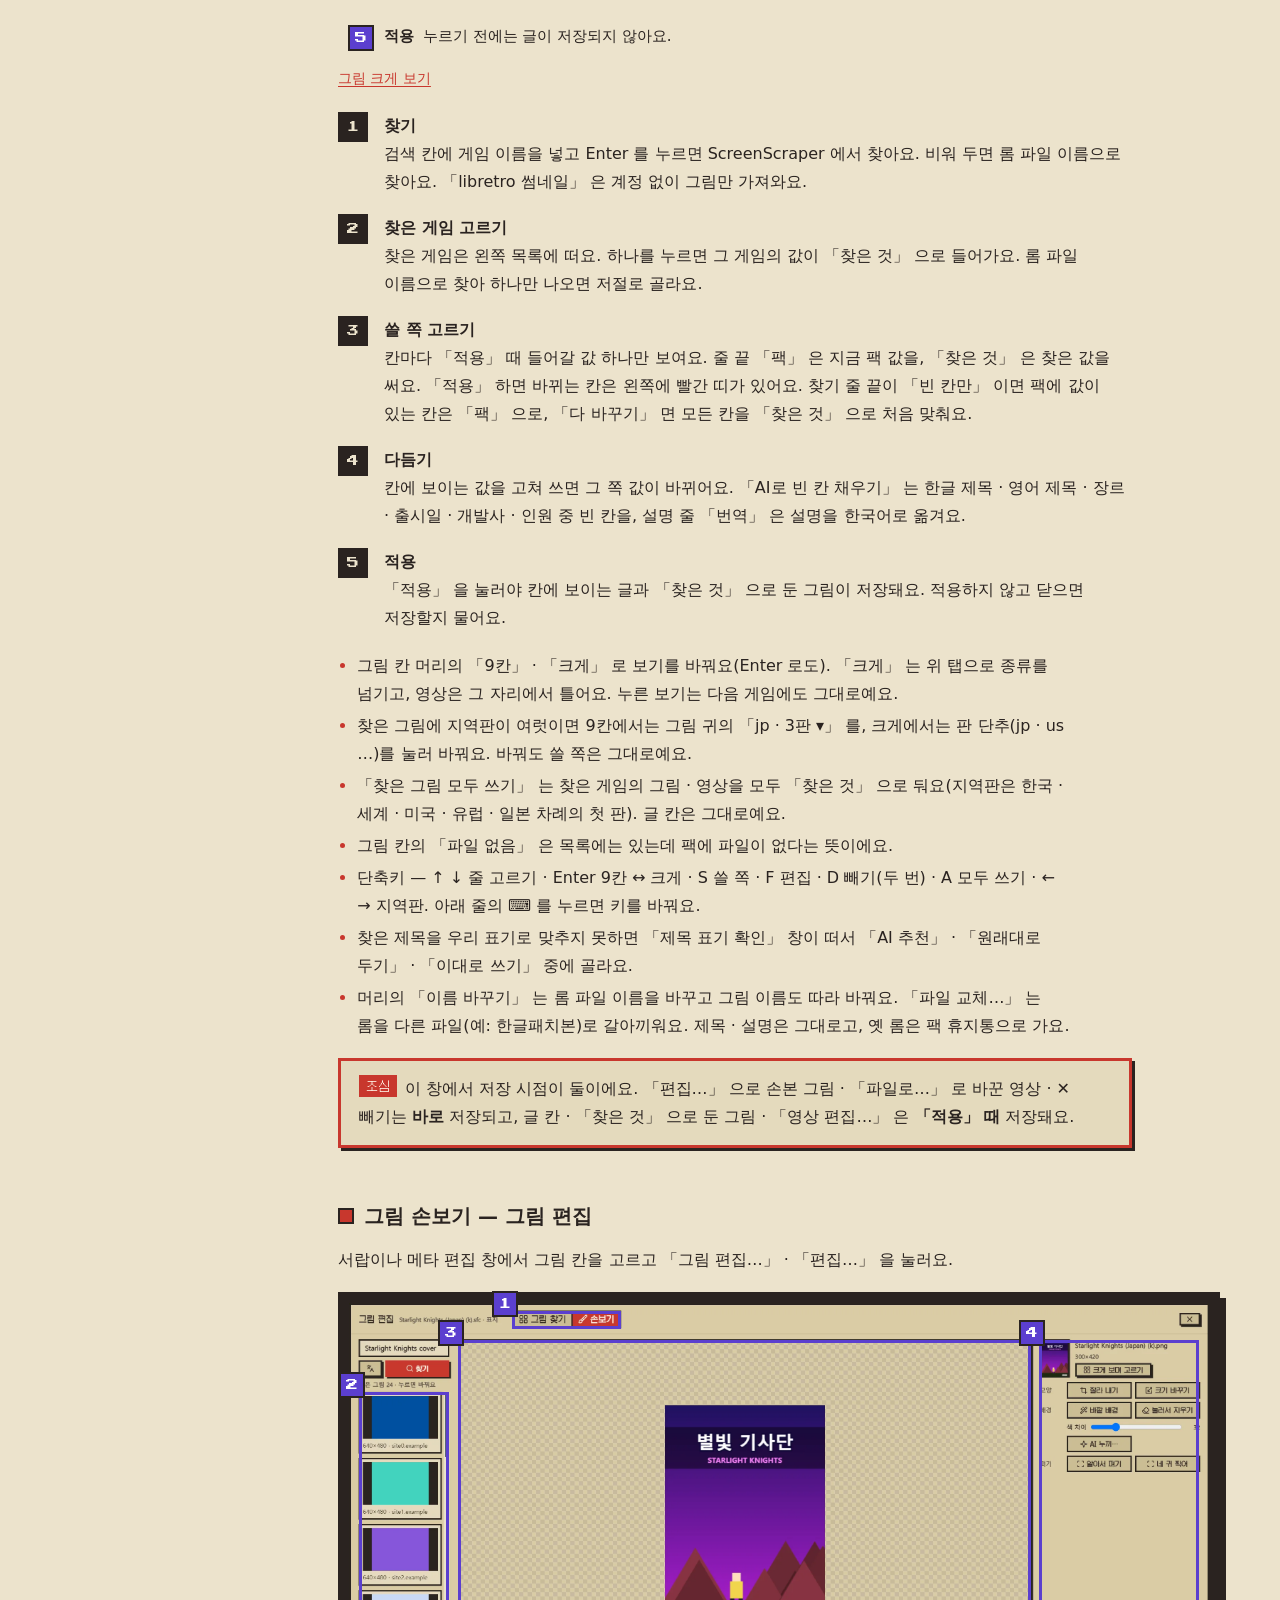
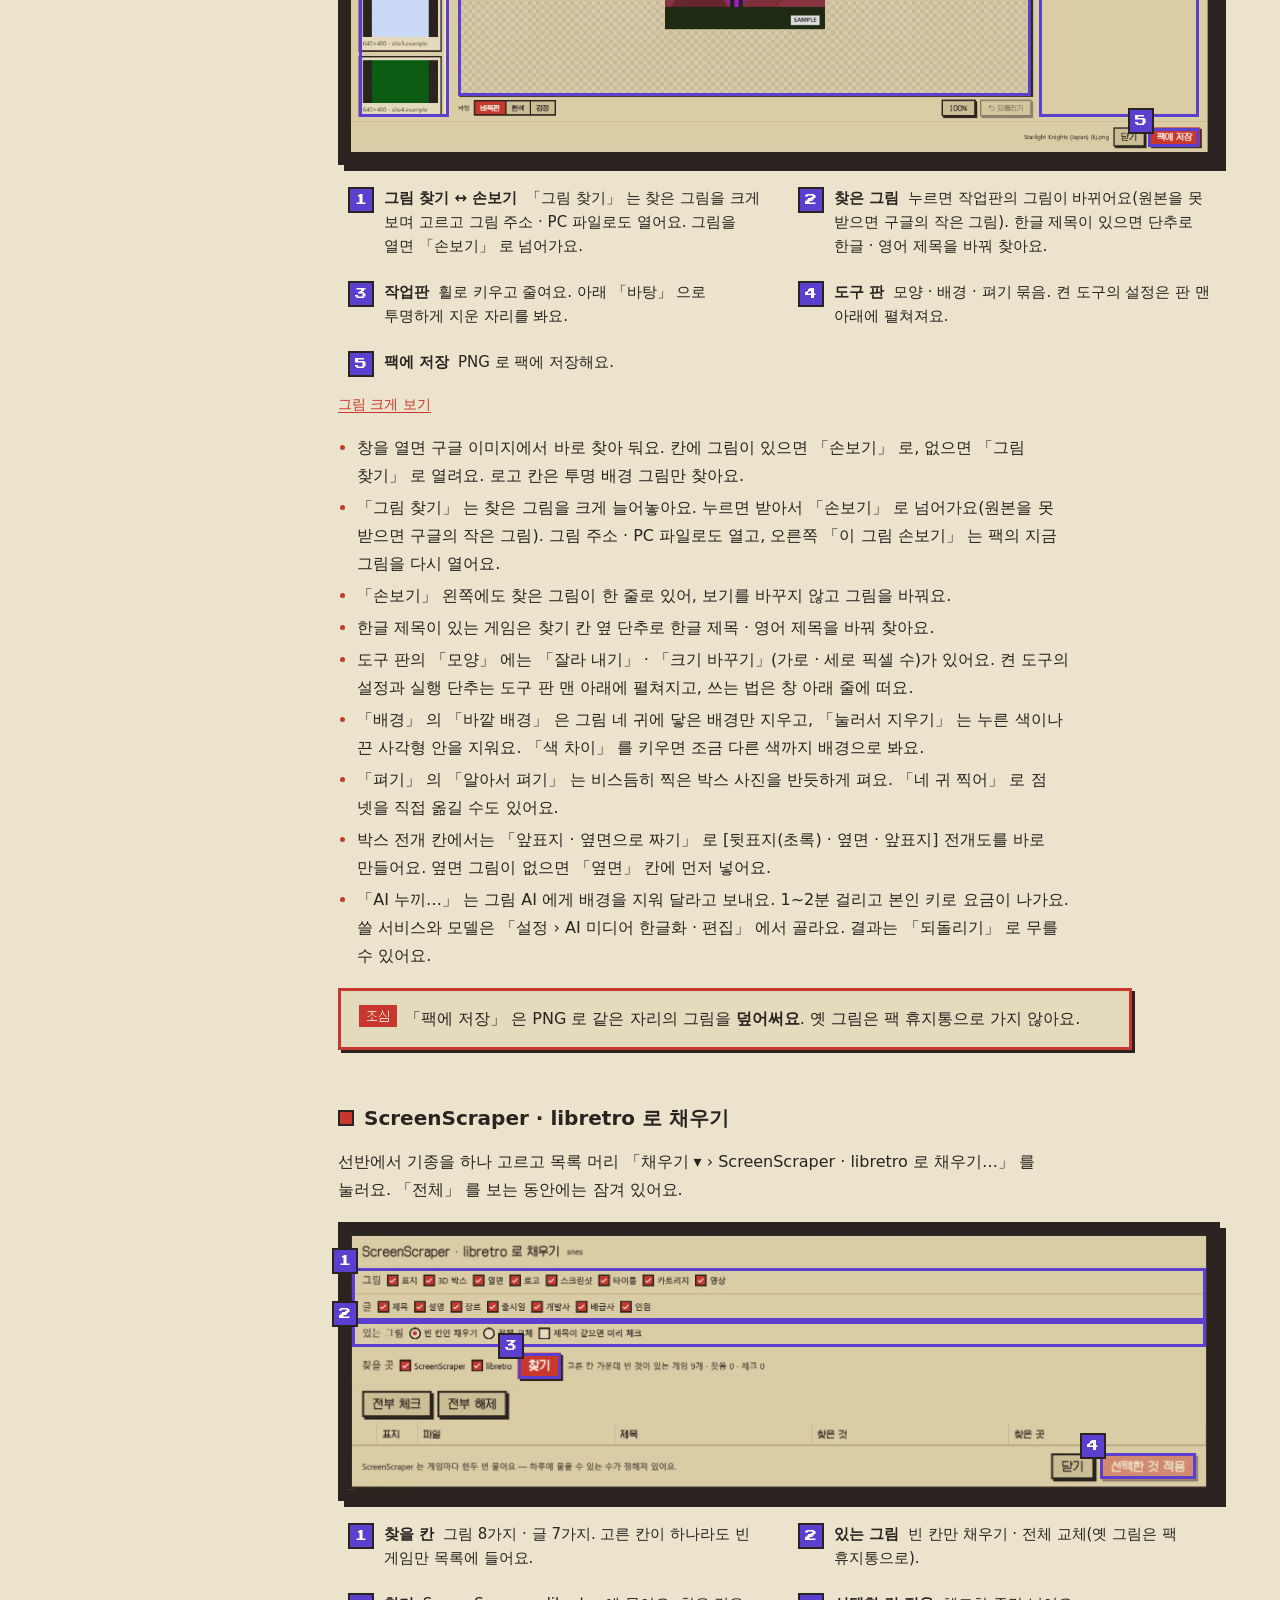
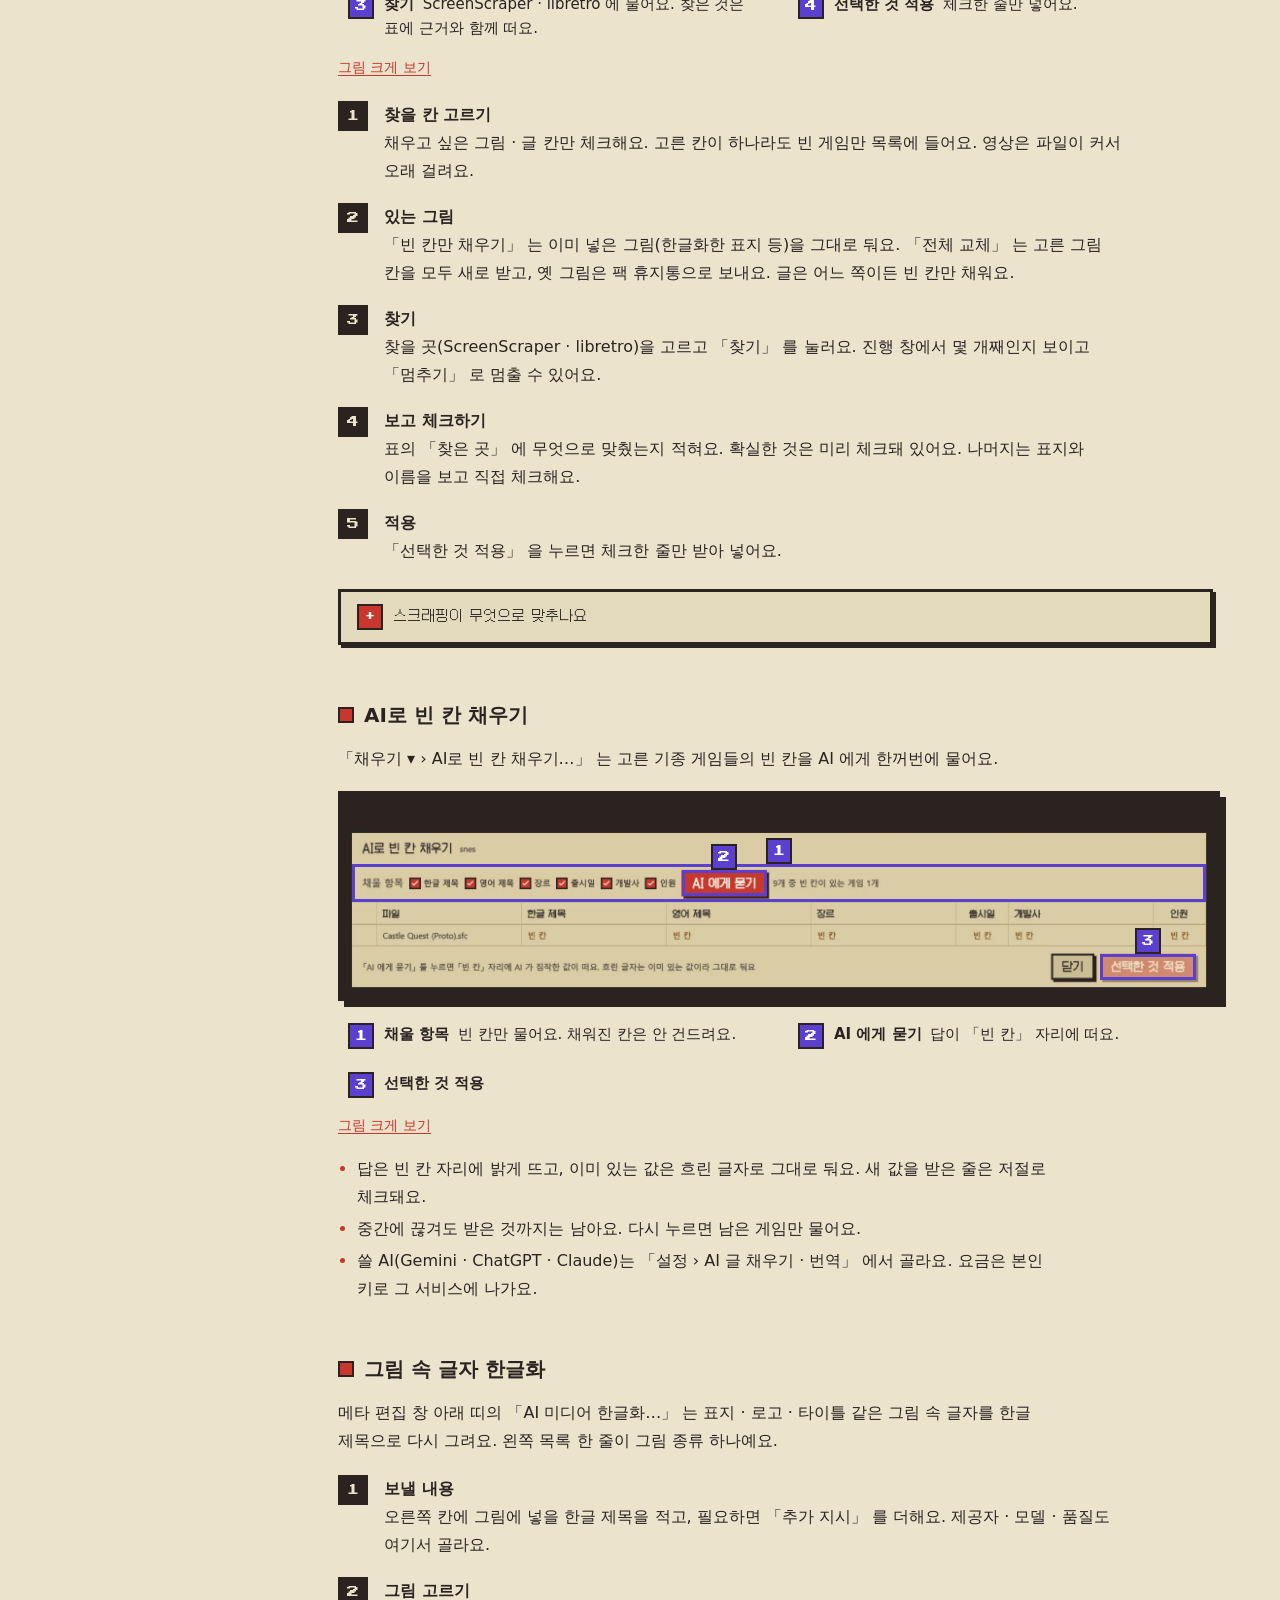
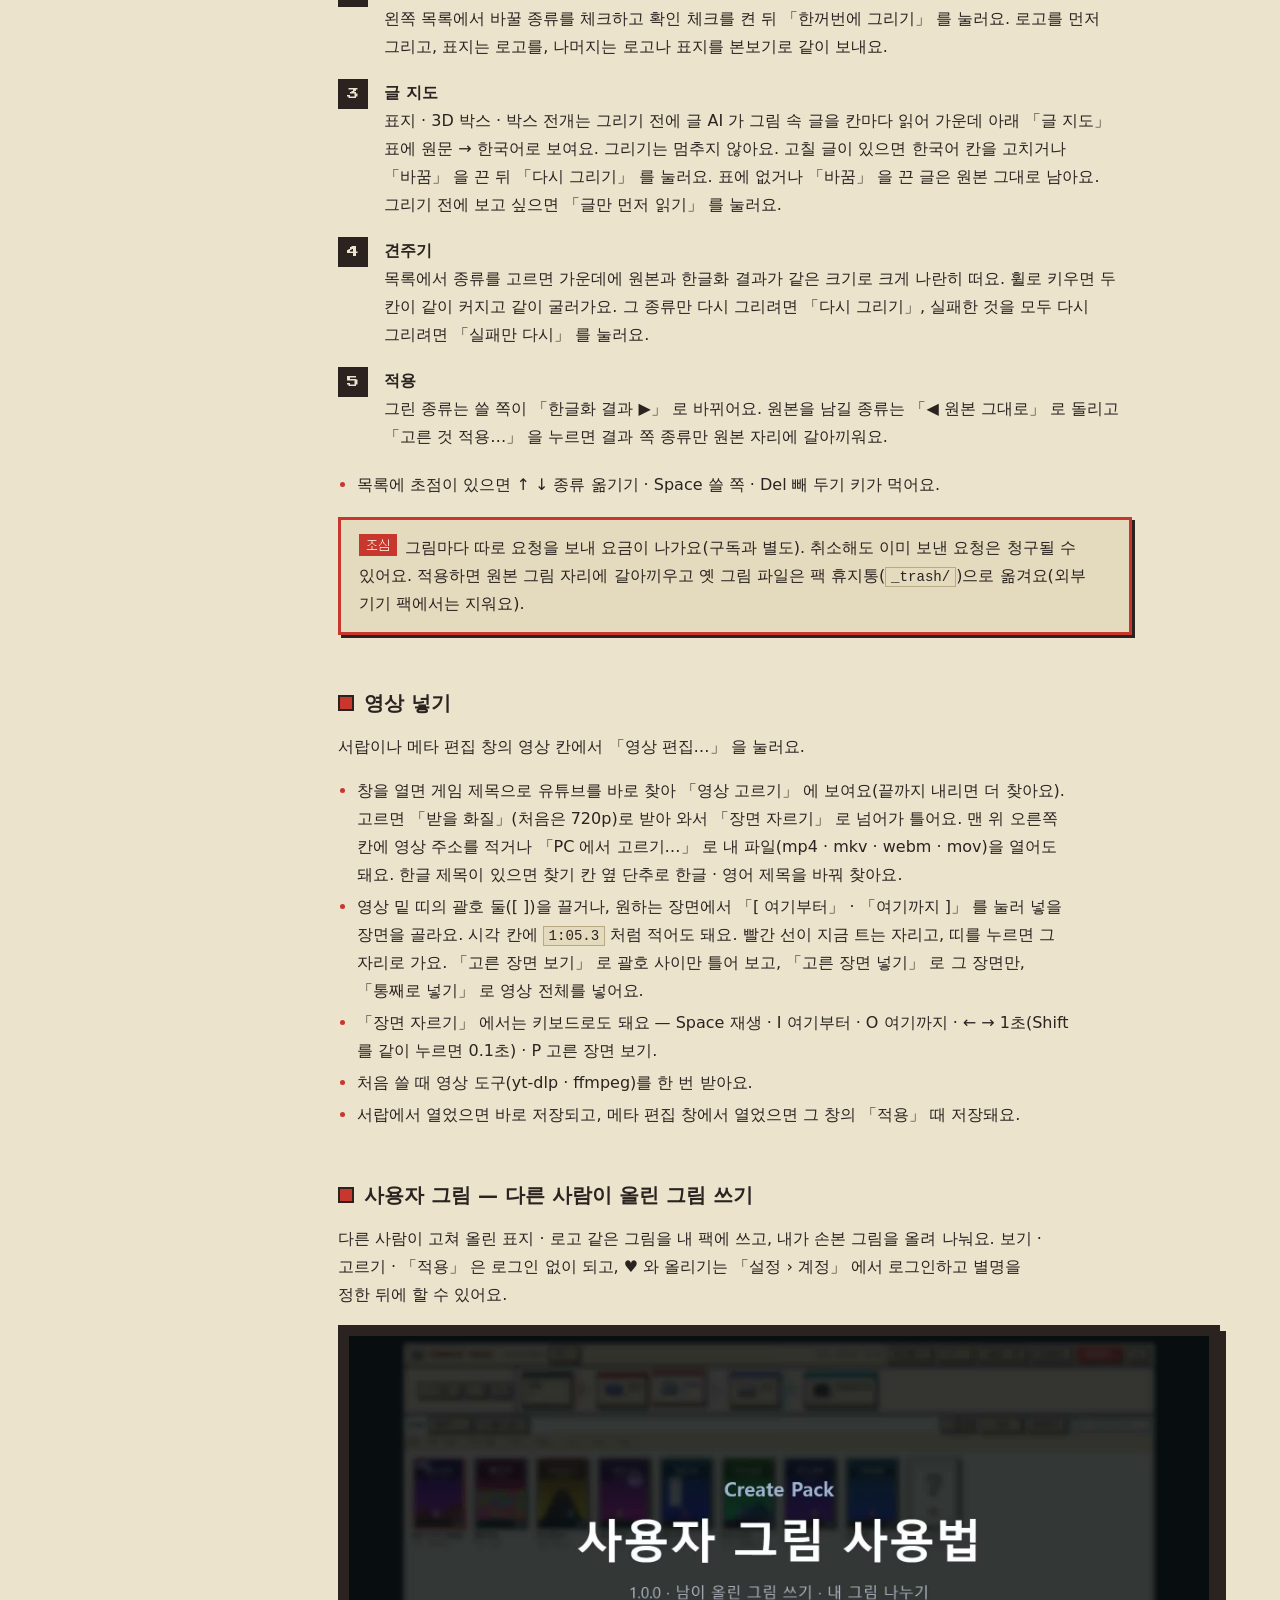
==== commit f0672ae0: "[Docs] 사용자 그림 사용법 영상을 설명서 3장에 넣는다" ====
--- a/manual.html
+++ b/manual.html
@@ -375,6 +375,7 @@
 <div class="sec" id="s-um">
 <h3>사용자 그림 — 다른 사람이 올린 그림 쓰기</h3>
 <p>다른 사람이 고쳐 올린 표지 · 로고 같은 그림을 내 팩에 쓰고, 내가 손본 그림을 올려 나눠요. 보기 · 고르기 · 「적용」 은 로그인 없이 되고, ♥ 와 올리기는 「설정 › 계정」 에서 로그인하고 별명을 정한 뒤에 할 수 있어요.</p>
+<figure class="vid"><div class="screen"><video controls preload="metadata" playsinline poster="video/user-media-guide.jpg" width="1920" height="1080"><source src="video/user-media-guide.webm" type="video/webm"></video></div><figcaption class="muted small">사용자 그림 사용법 영상 · 3분 30초 · 소리가 나와요 — 순위 · 인기 그림 둘러보기 · 메타 편집 창에서 고르기와 적용 · 올리기 · 신고 · 로그인을 한 번에 보여 줘요. 그림과 순위는 예시예요.</figcaption></figure>
 <figure class="fig" id="fig-um">
 <div class="screen"><div class="stage"><img src="assets/manual/um.webp" alt="메타 편집 창의 「크게」 보기. 큰 그림 오른쪽에 「사용자 표지」 칸이 있고, 맨 앞 올리기 칸 뒤로 다른 사람이 올린 그림이 별명 · ♥ 와 함께 늘어서 있다." width="1613" height="846" loading="lazy"><span class="box" data-n="1" style="--x:82.55%;--y:81.64%;--w:15.70%;--h:3.31%"><span class="num">1</span></span><span class="box" data-n="2" style="--x:85.60%;--y:34.07%;--w:12.65%;--h:46.87%"><span class="num">2</span></span><span class="box" data-n="3" style="--x:86.10%;--y:40.77%;--w:5.70%;--h:11.70%"><span class="num">3</span></span><span class="box" data-n="4" style="--x:94.32%;--y:37.81%;--w:3.43%;--h:2.36%"><span class="num">4</span></span></div></div>
 <figcaption><ol class="legend"><li data-n="1"><span class="num">1</span><span><b>사용자 그림 n개 ▶</b> 누르면 오른쪽 칸의 맨 앞 그림을 써요. 「적용」 때 팩에 들어가요.</span></li><li data-n="2"><span class="num">2</span><span><b>사용자 그림 칸</b> 다른 사람이 올린 그 종류의 그림이에요. 누르면 그 그림을 쓰고, 정렬 · ‹ › 로 더 봐요.</span></li><li data-n="3"><span class="num">3</span><span><b>올리기</b> 지금 팩의 이 그림을 올려요. 로그인하고 별명을 정한 뒤에 눌려요.</span></li><li data-n="4"><span class="num">4</span><span><b>찾기</b> 다른 게임에 올라온 그림도 골라 써요.</span></li></ol><a class="zoom" href="assets/manual/um.webp" target="_blank" rel="noopener">그림 크게 보기</a></figcaption>
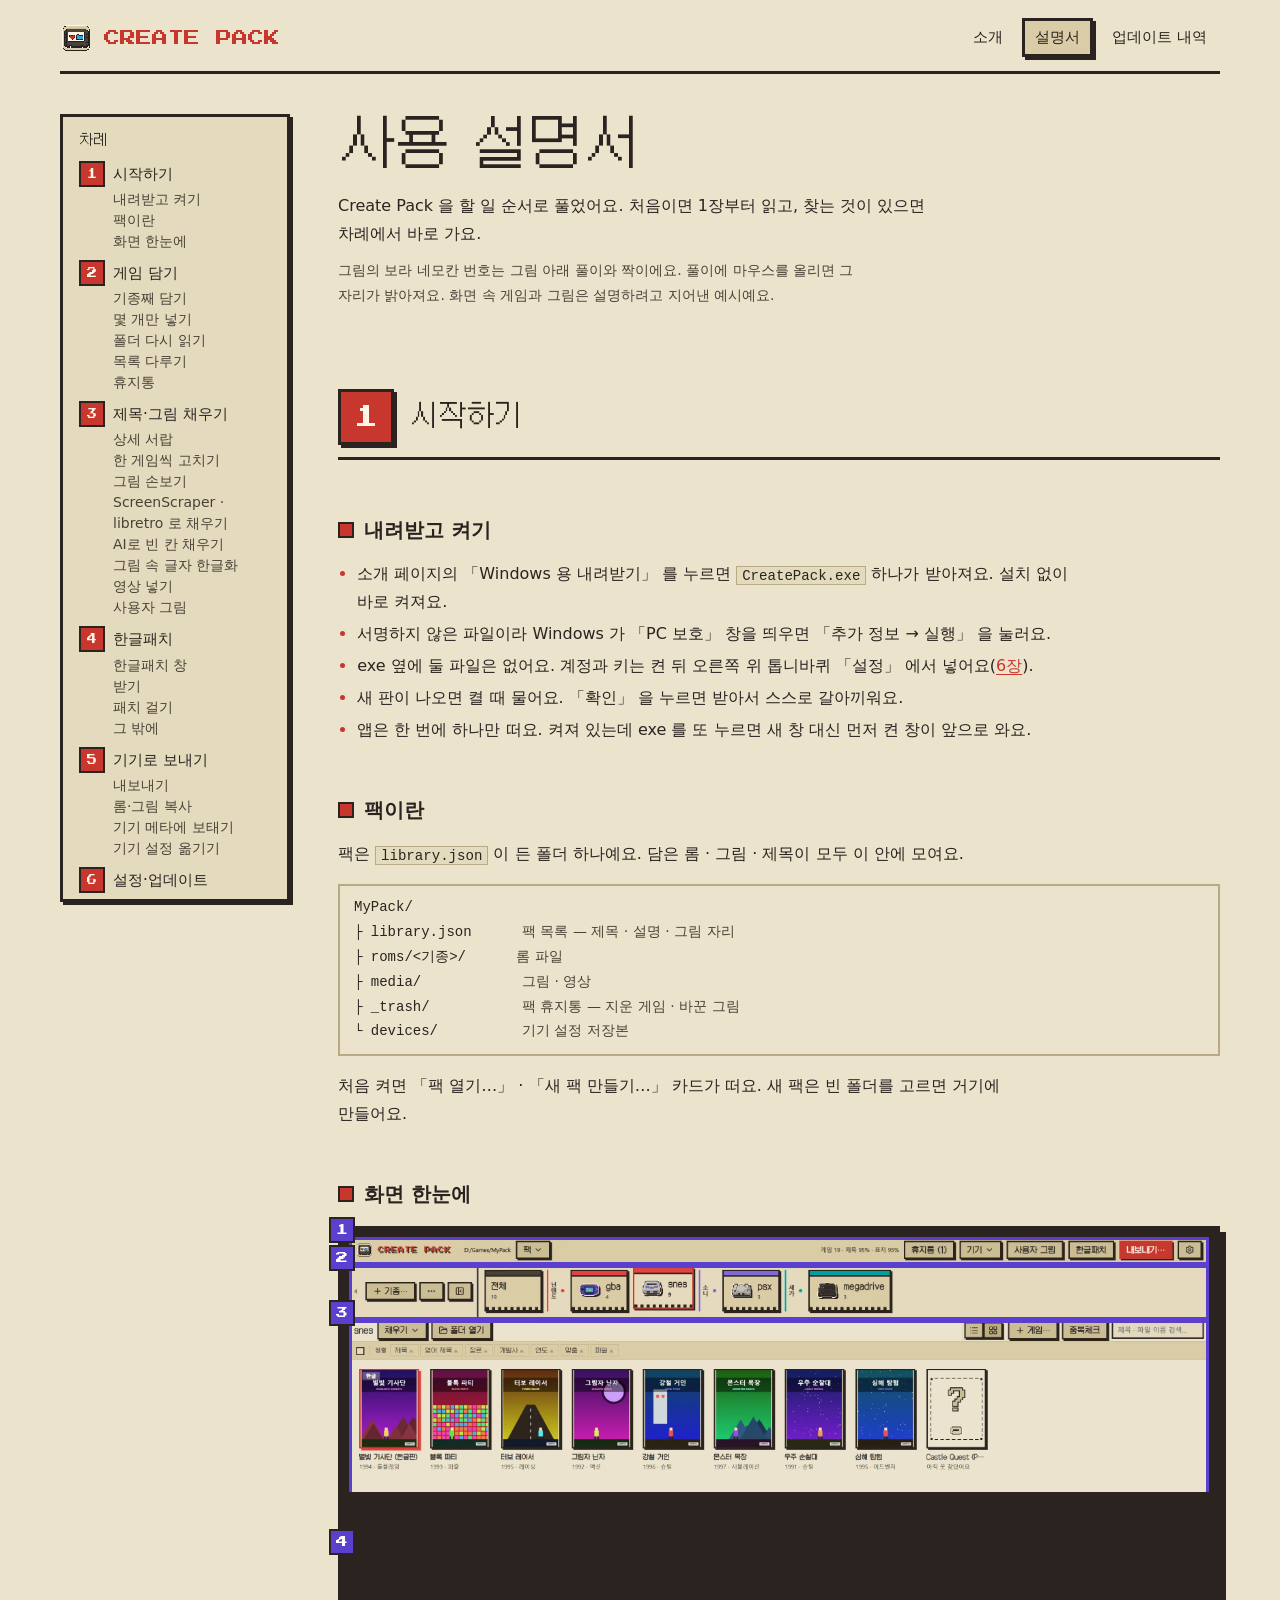
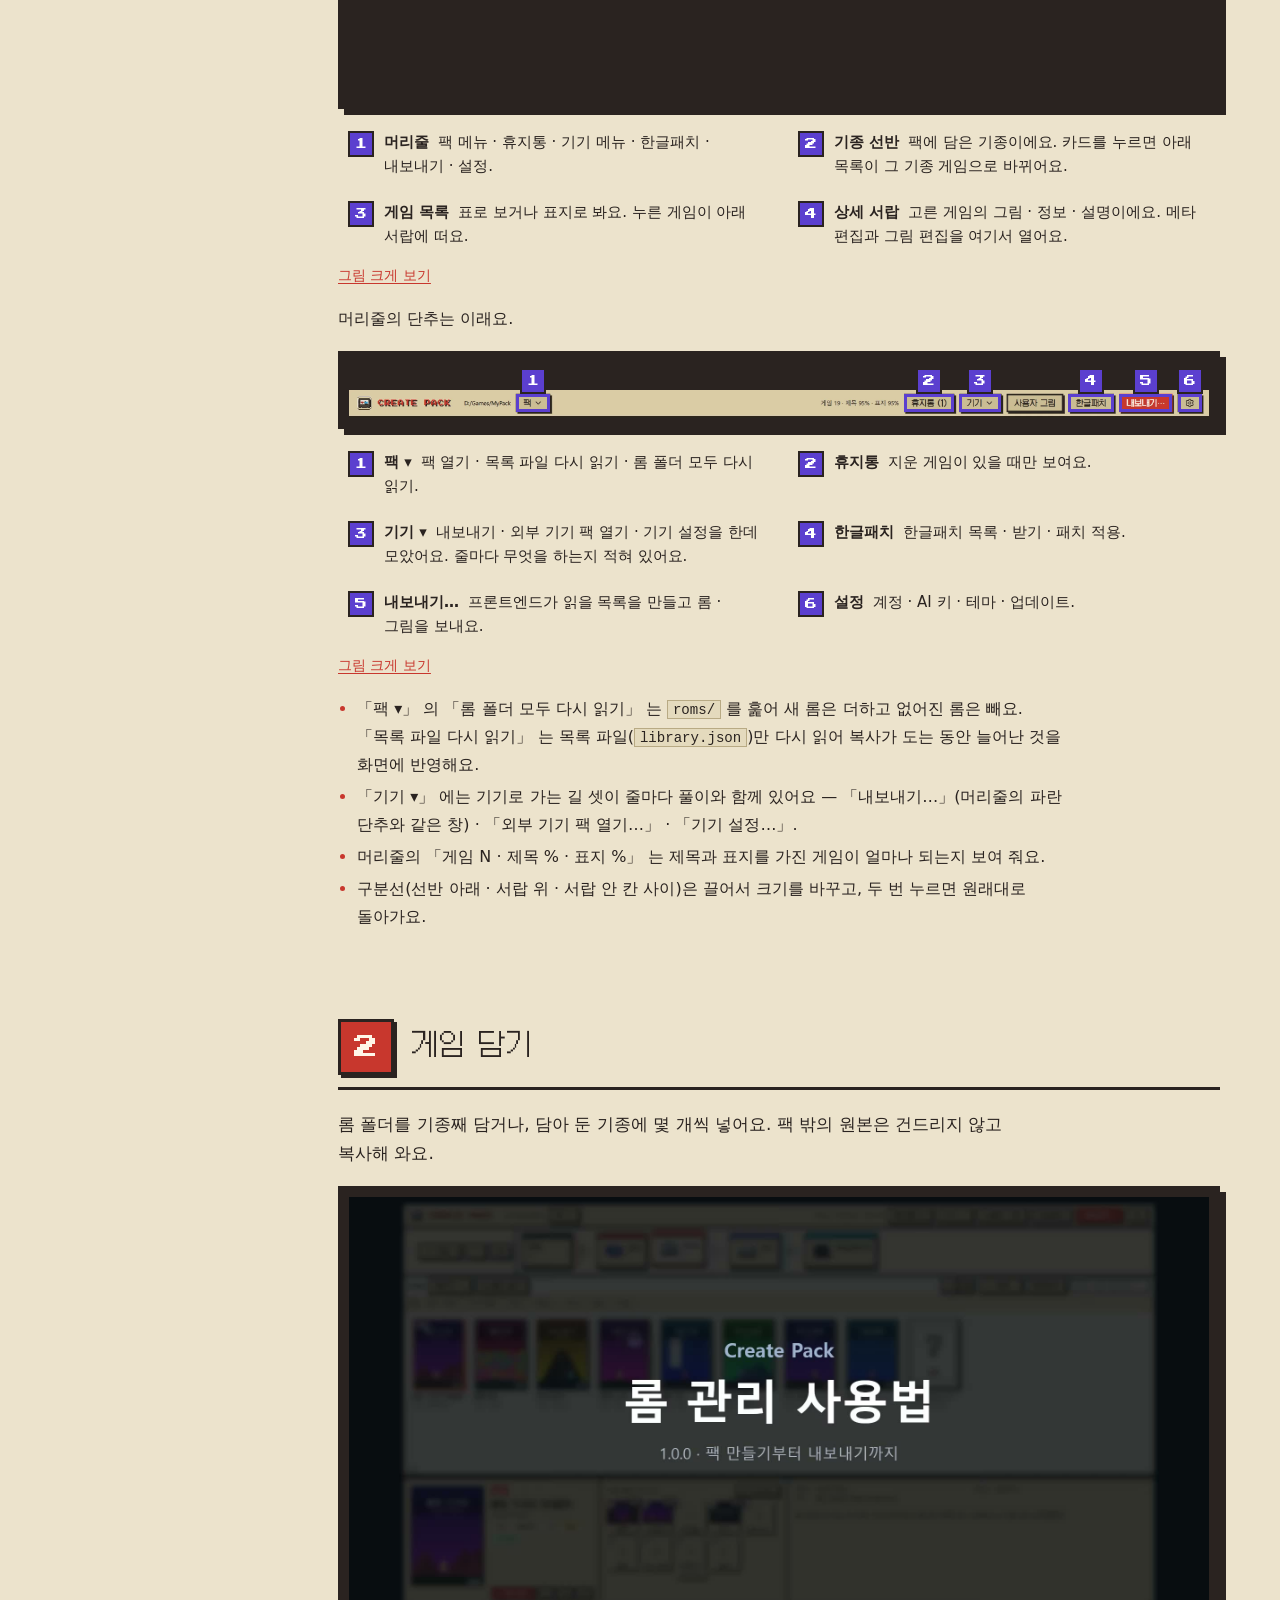
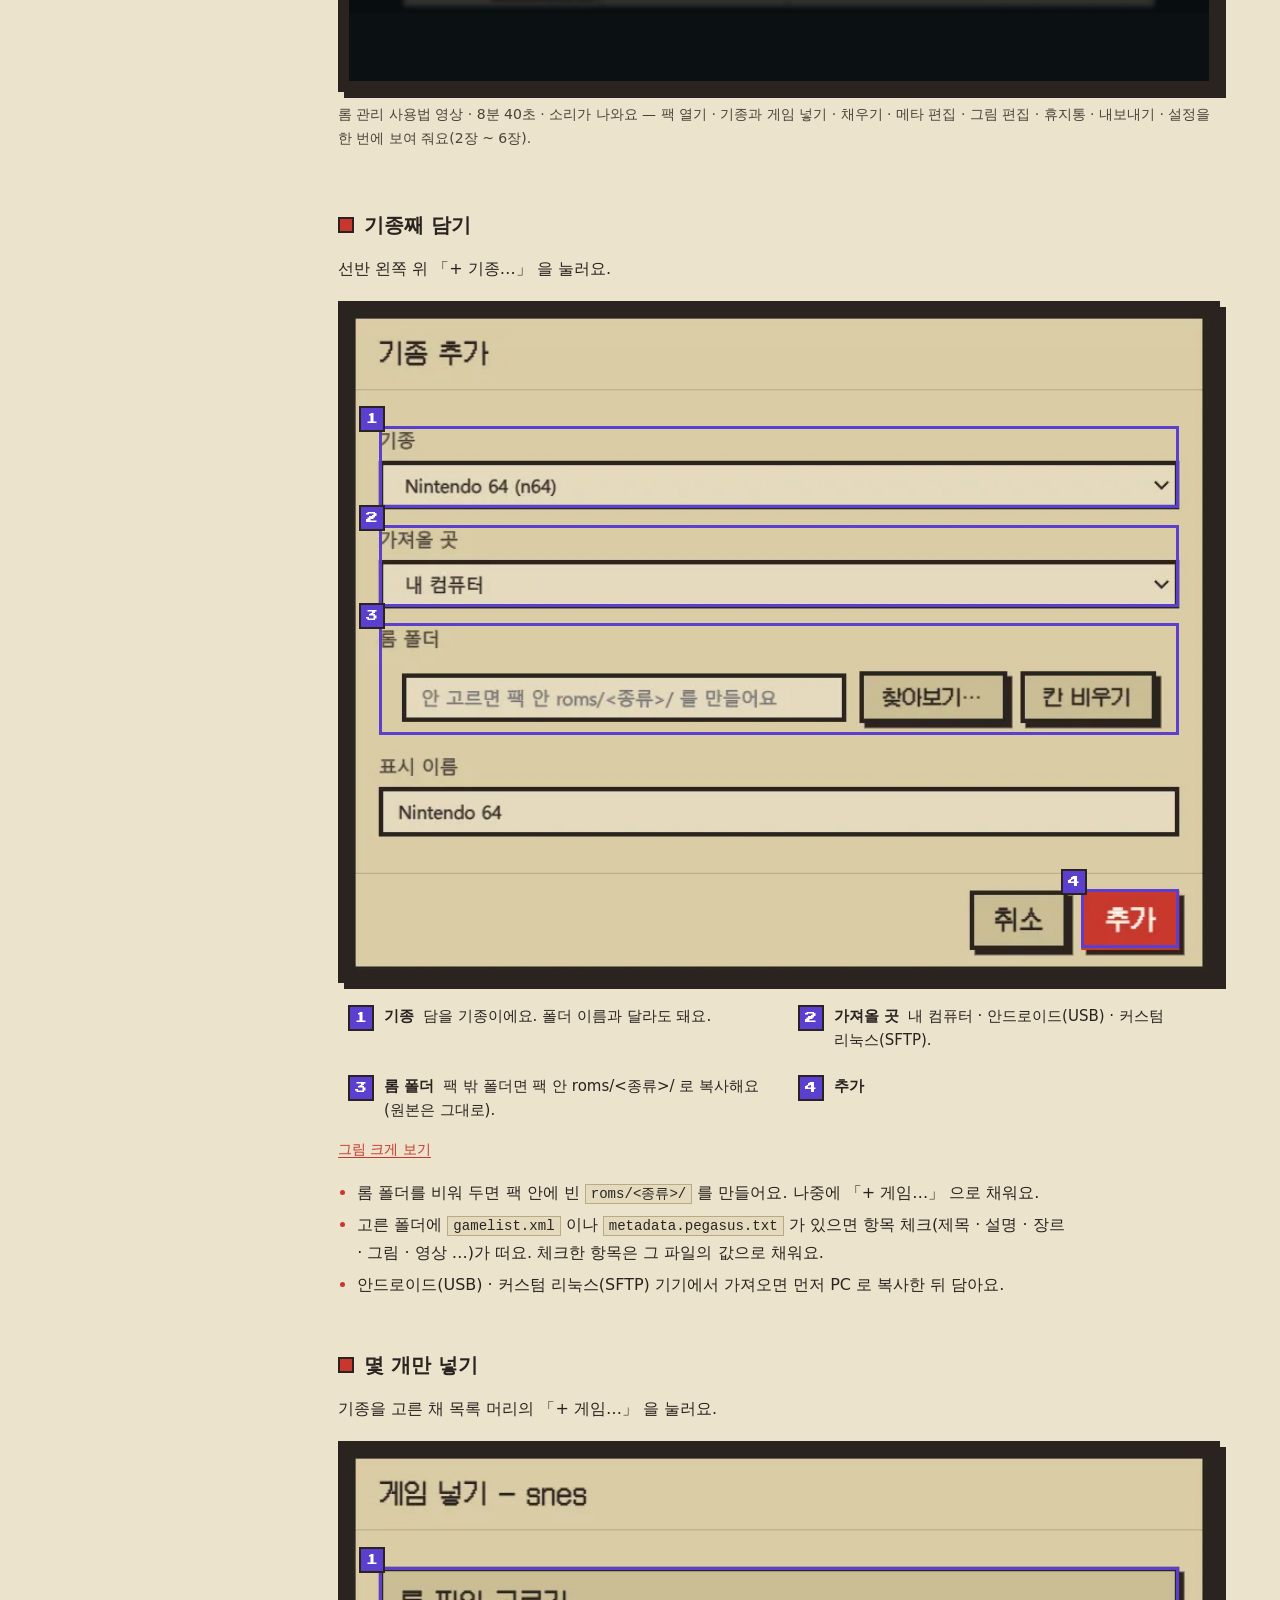
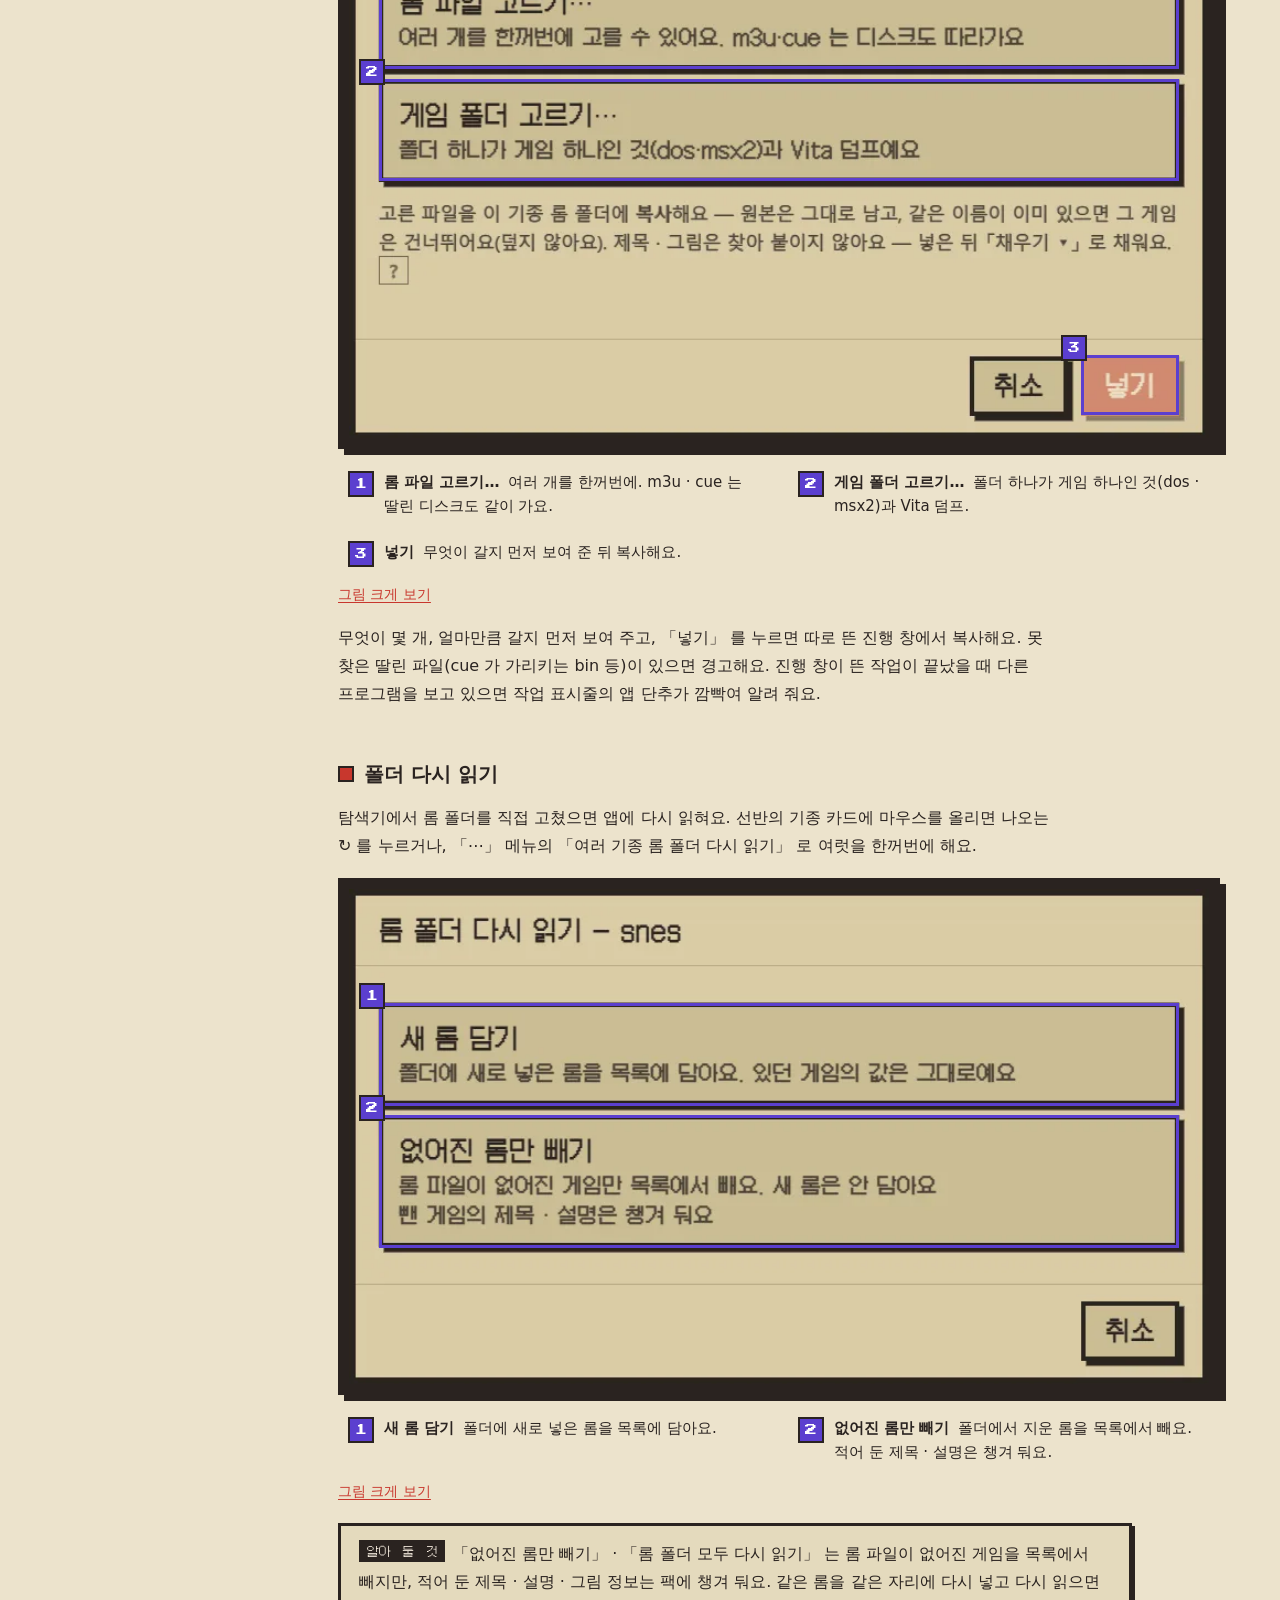
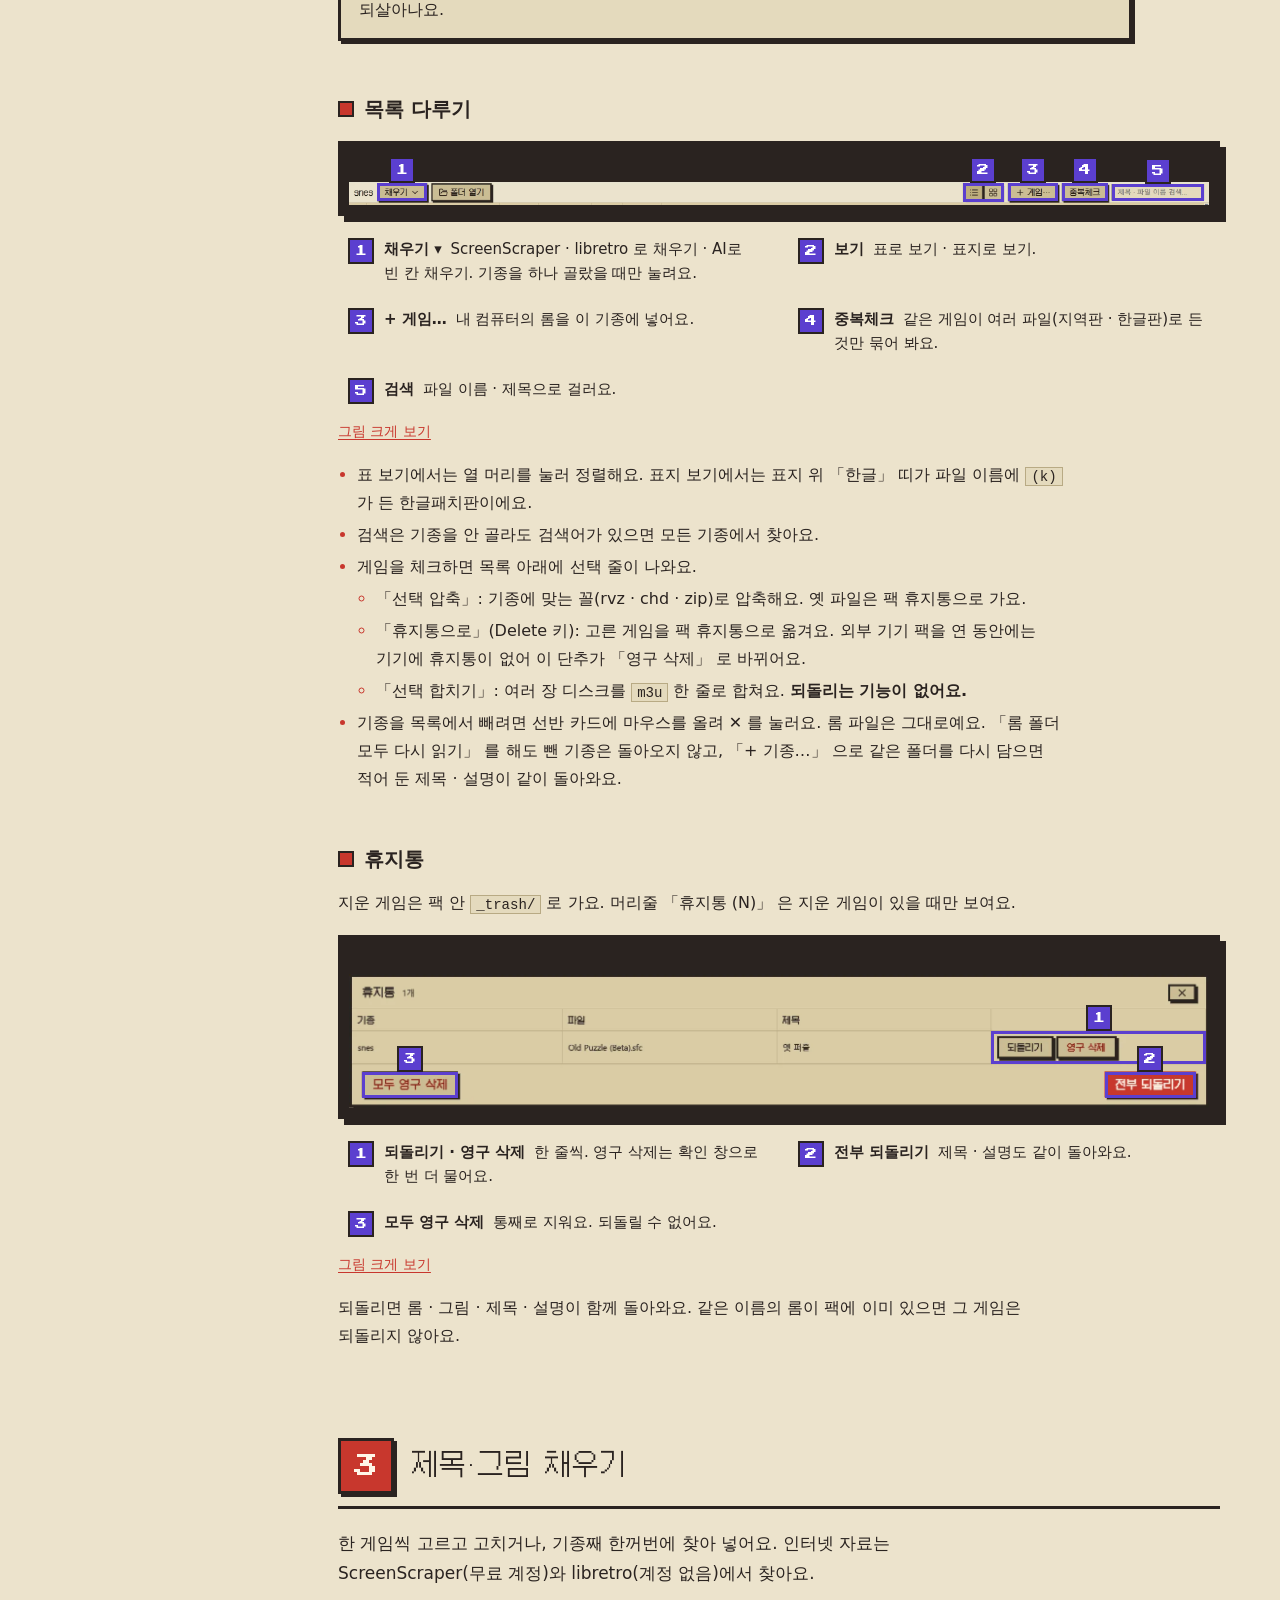
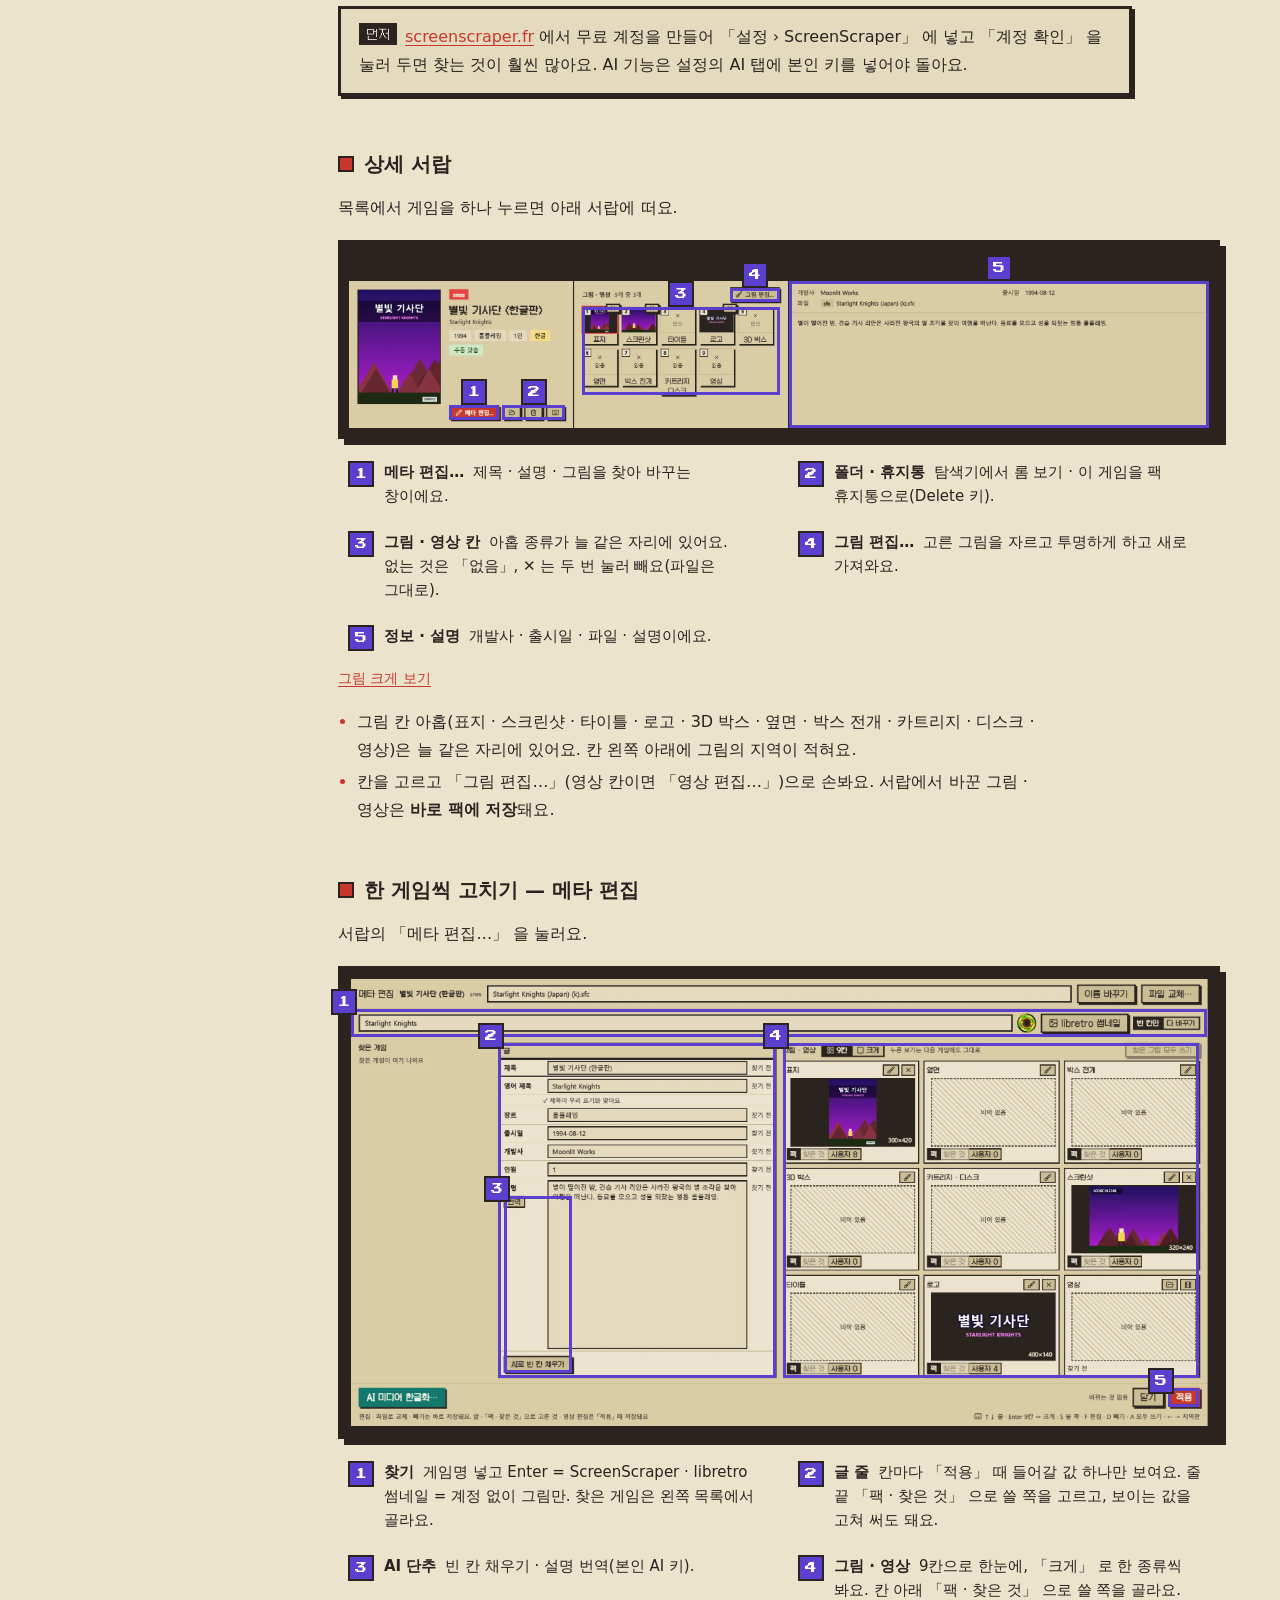
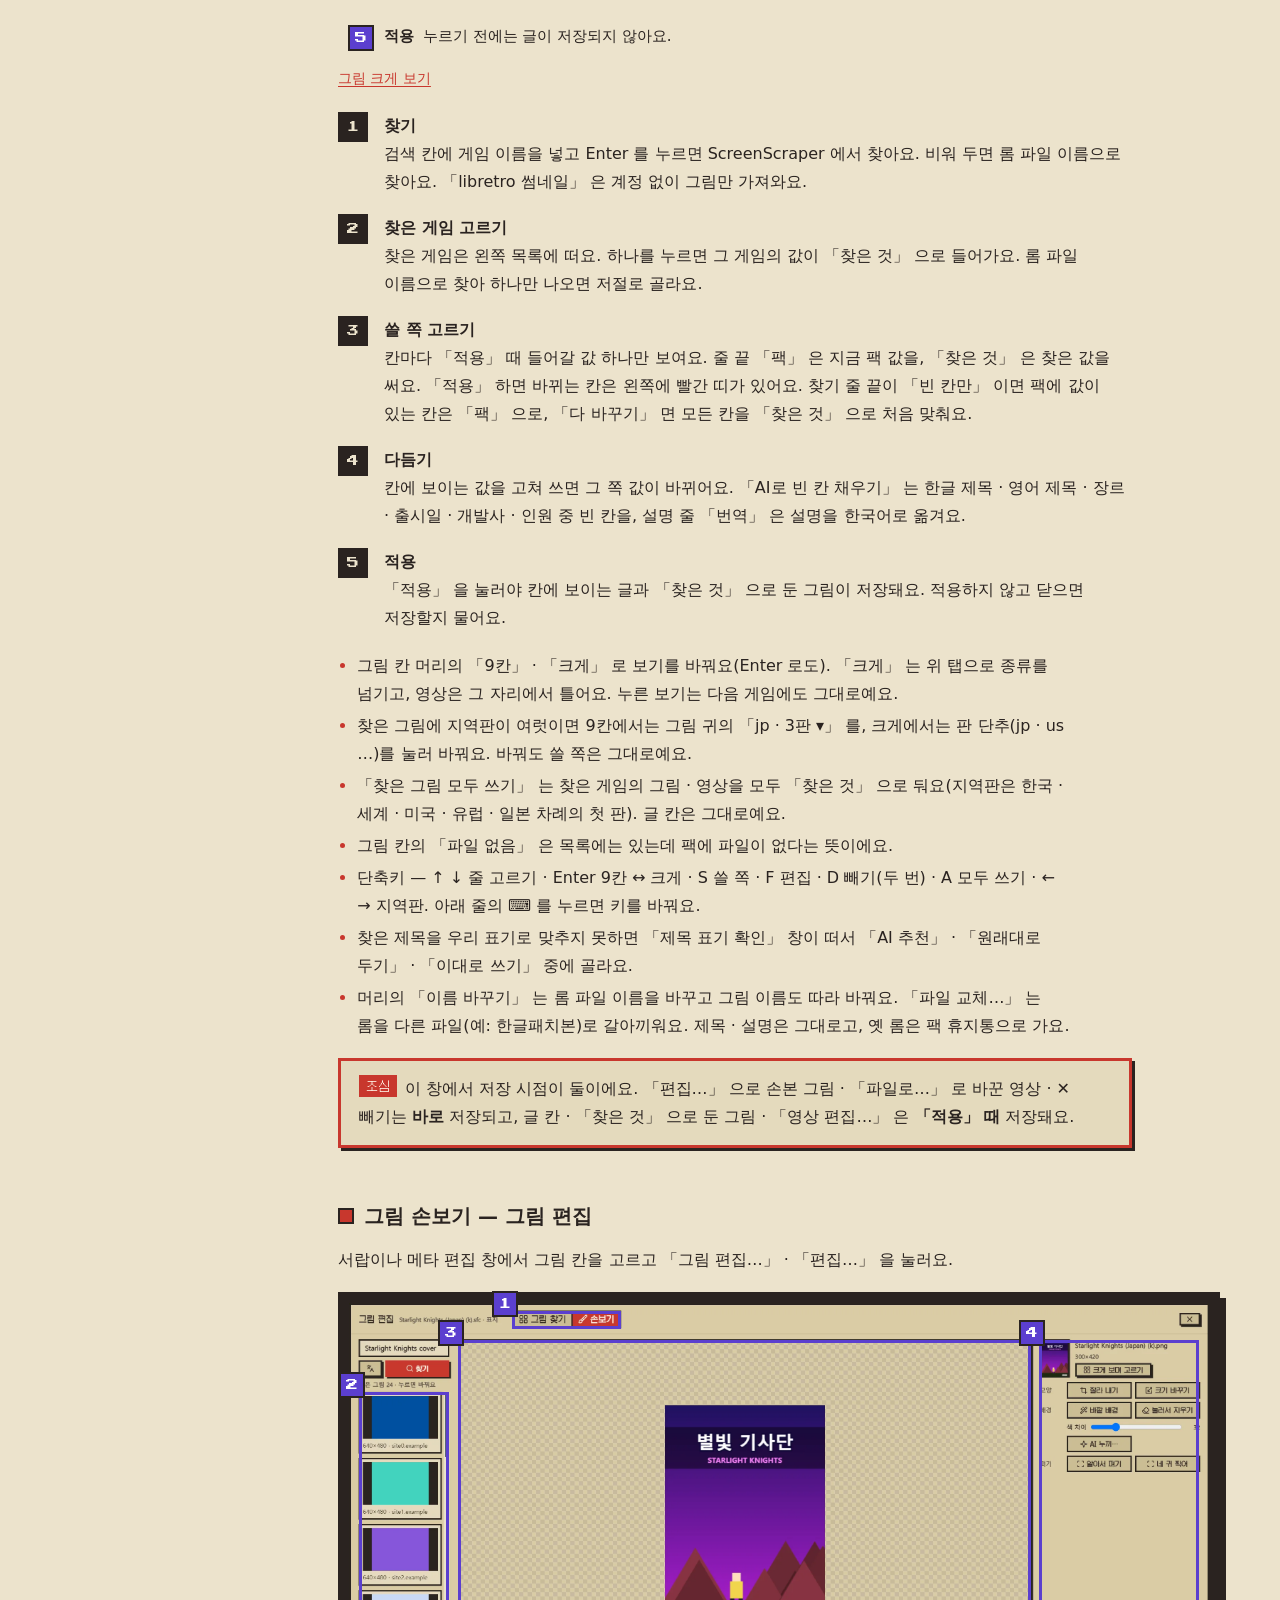
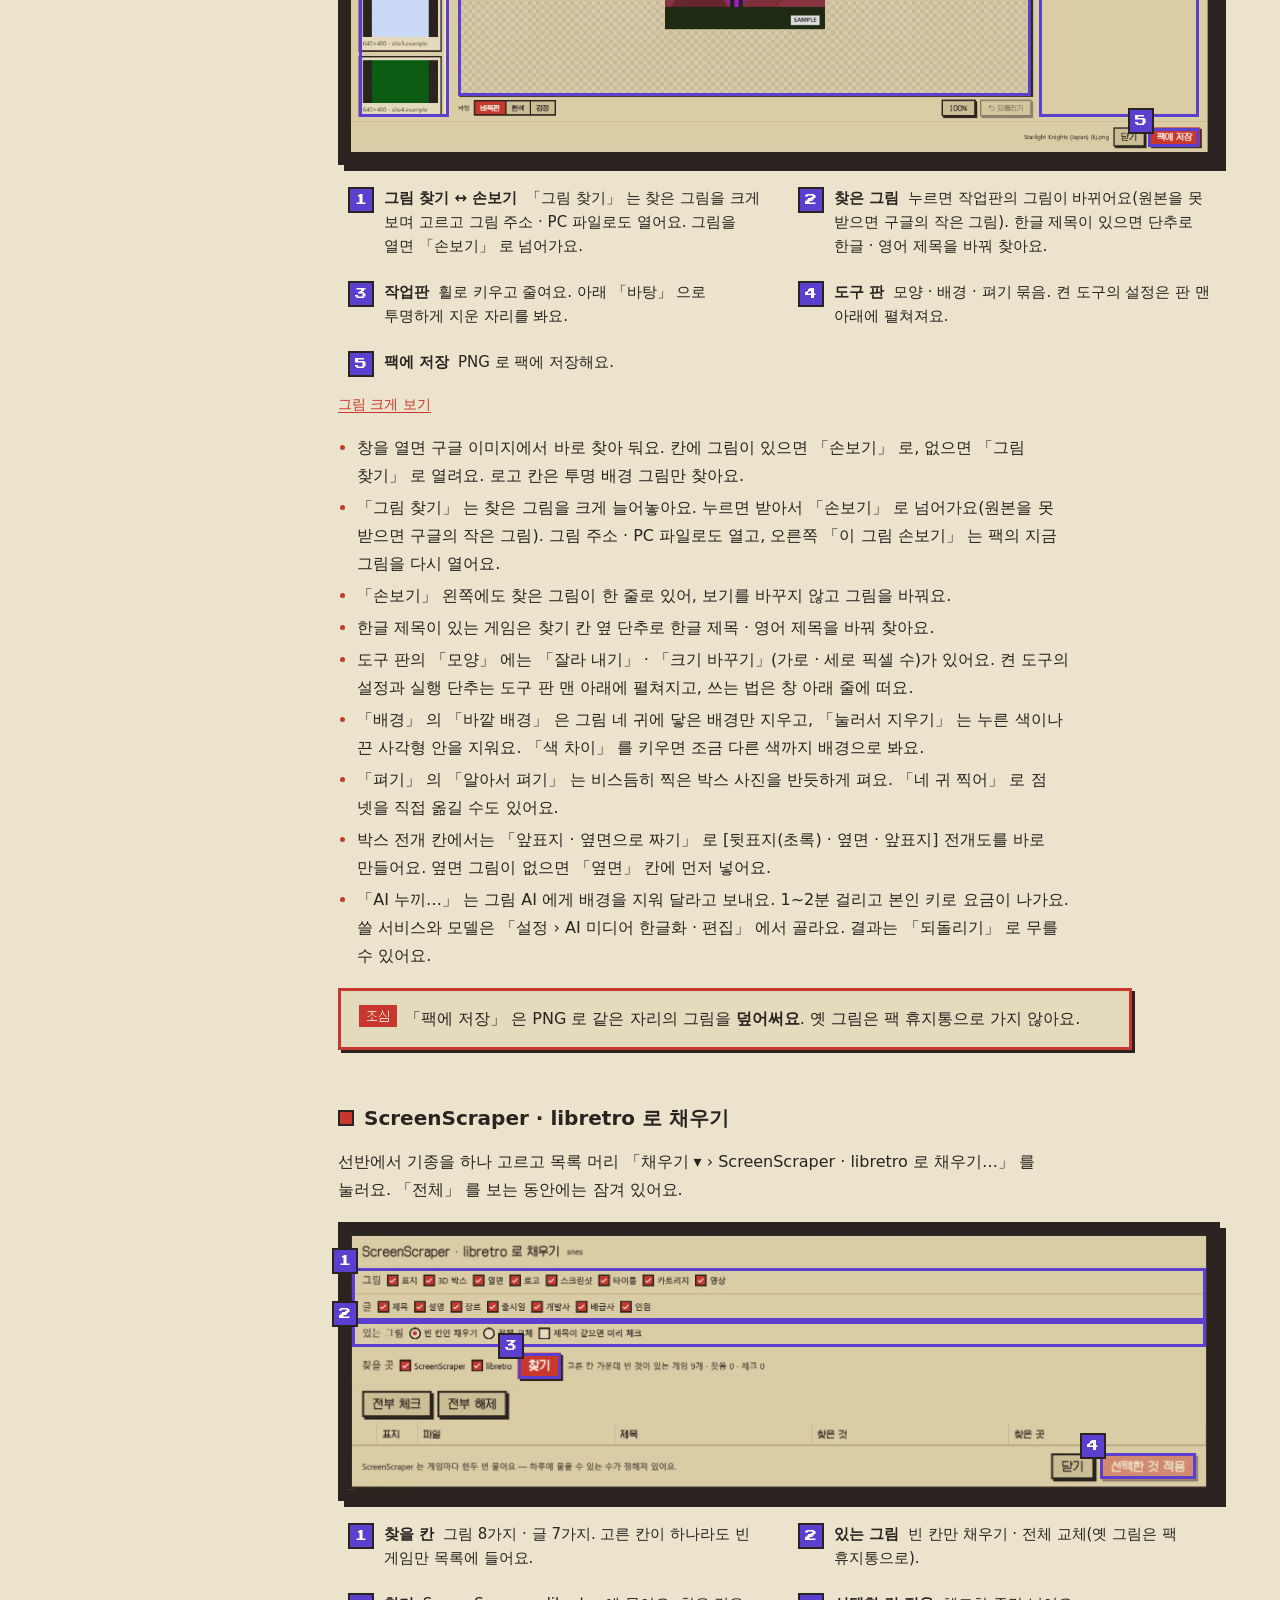
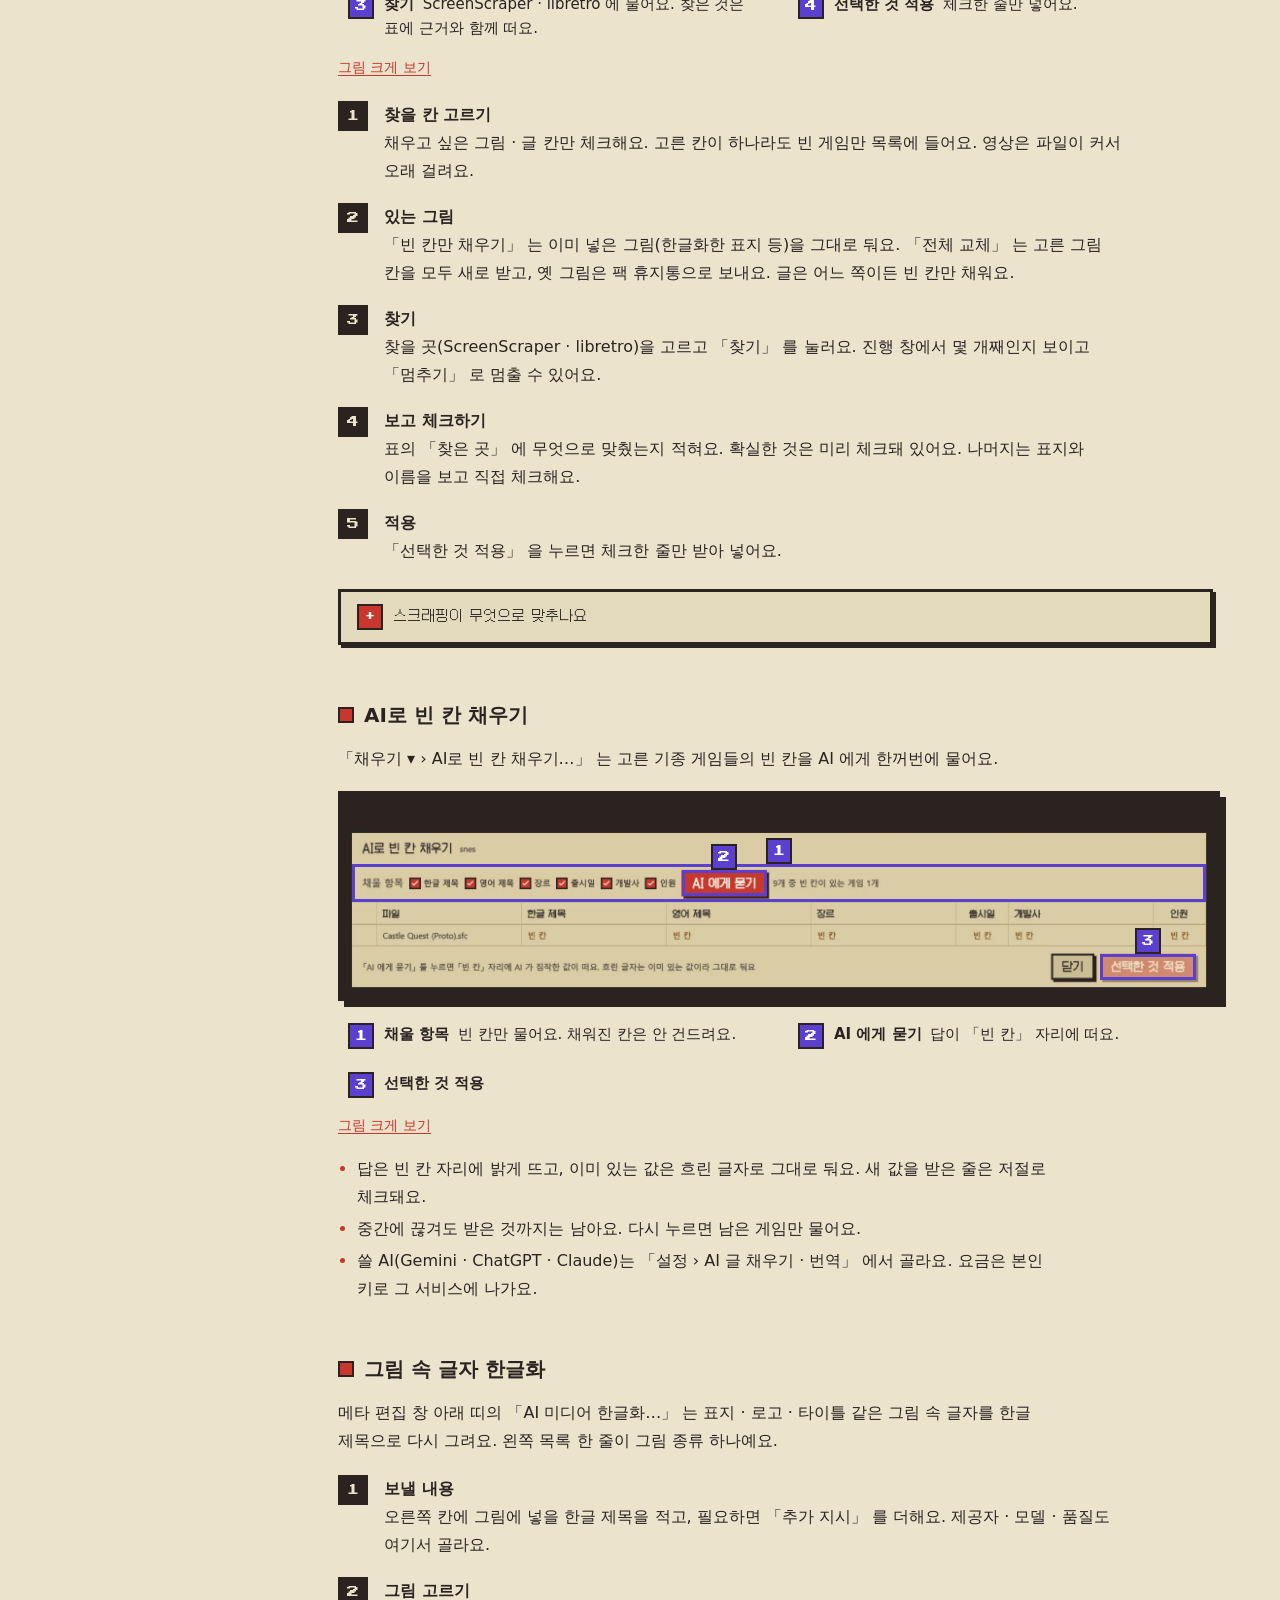
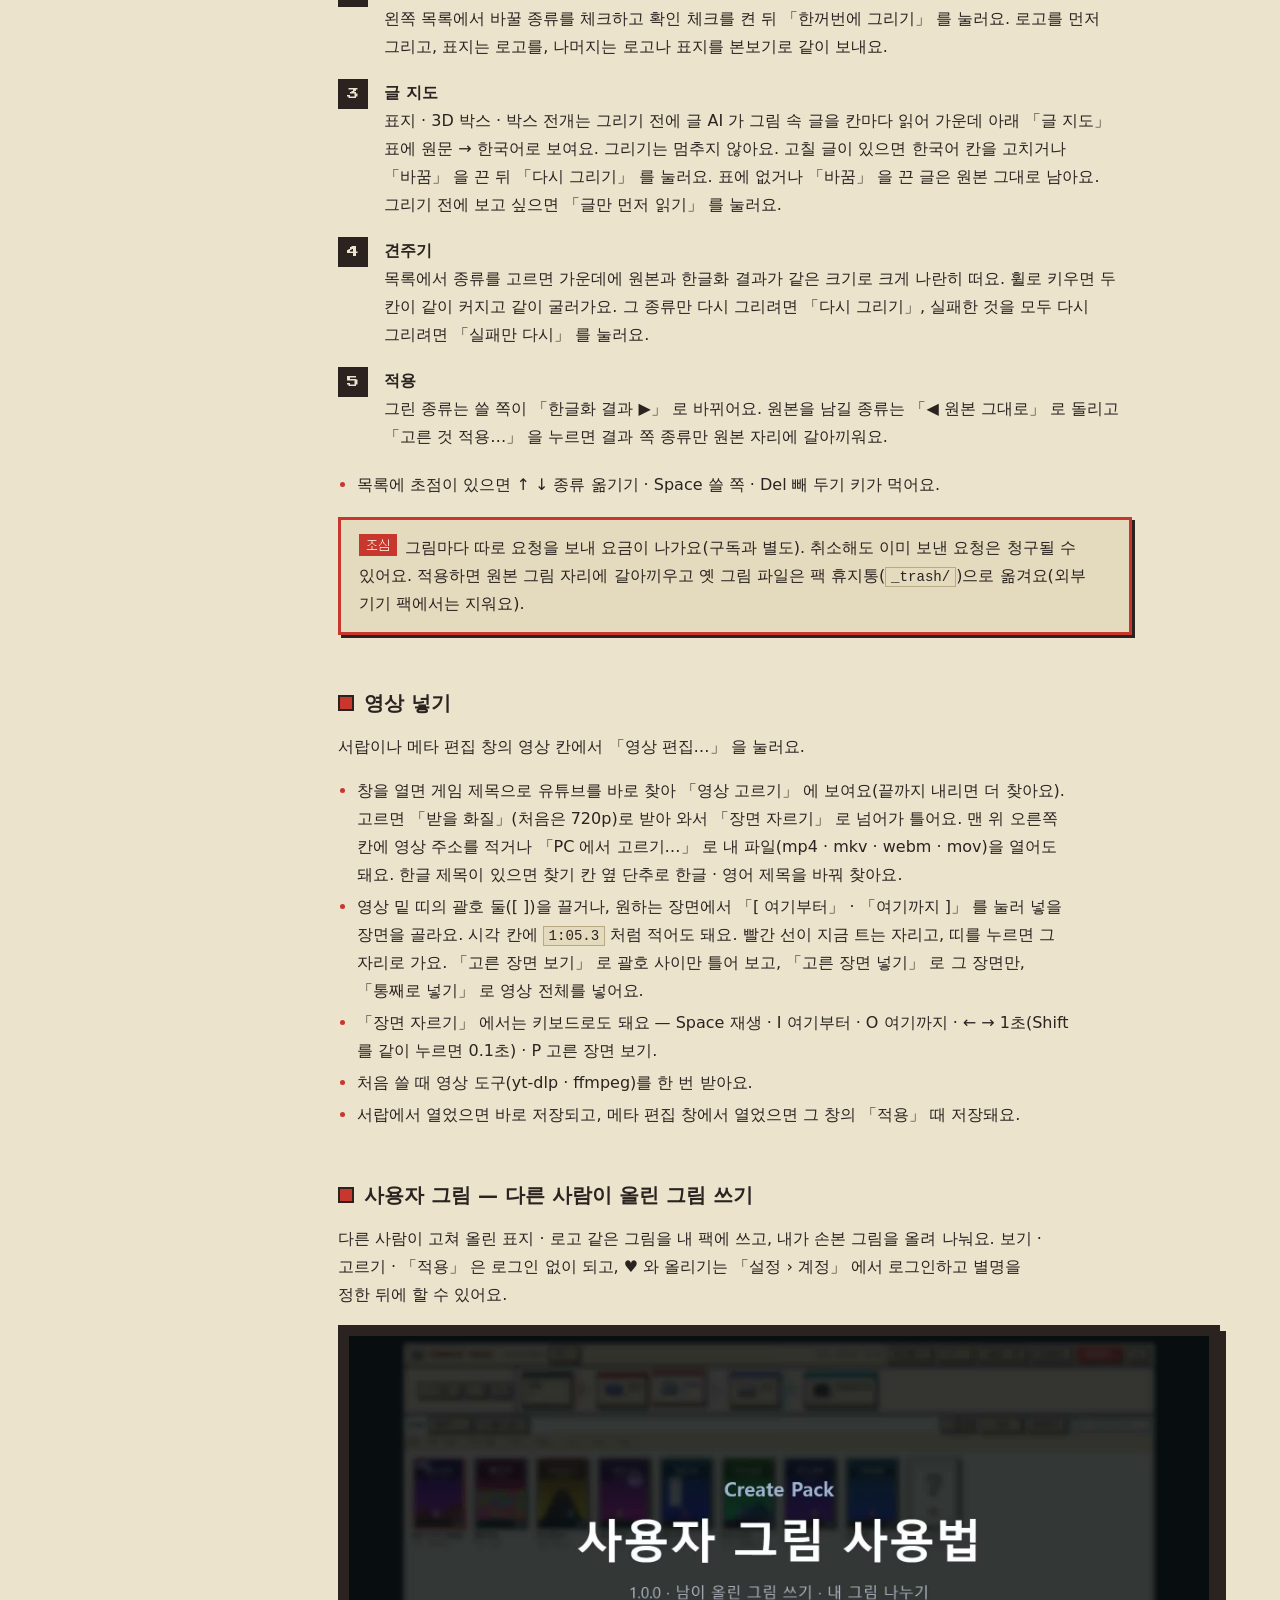
==== commit 40e06b39: "[Feat] 머리줄을 창 위에 고정하고 위 메뉴에도 서버 운영비 후원을 넣는다 - 세 쪽이 같이 쓰는 header.top 을 sticky 로 두고 앵커 이동 여백 · 설명서 목차 " ====
--- a/manual.html
+++ b/manual.html
@@ -11,7 +11,7 @@
 <style>
 /* 설명서 짜임 — 넓은 화면은 왼쪽 차례 고정 + 오른쪽 본문, 좁은 화면은 차례를 접어 위에 둔다 */
 .doc{display:grid;grid-template-columns:minmax(0,1fr);gap:32px;padding-top:40px}
-@media (min-width:1040px){.doc{grid-template-columns:230px minmax(0,1fr);gap:48px}.toc{position:sticky;top:16px;align-self:start;max-height:calc(100dvh - 32px);overflow:auto}}
+@media (min-width:1040px){.doc{grid-template-columns:230px minmax(0,1fr);gap:48px}.toc{position:sticky;top:96px;align-self:start;max-height:calc(100dvh - 112px);overflow:auto}}
 .toc{background:var(--panel2);border:3px solid var(--ink);box-shadow:var(--shadow);padding:14px 16px}
 .toc summary{font:14px/1.4 var(--font-pixel);cursor:pointer;list-style:none}
 .toc summary::-webkit-details-marker{display:none}
--- a/assets/site.css
+++ b/assets/site.css
@@ -91,7 +91,8 @@
 }
 html {
   scroll-behavior: smooth;
-  scroll-padding-top: 16px;
+  /* 고정한 머리줄 높이 + 16px — 목차 링크로 옮긴 제목이 머리줄에 가리지 않게 한다 */
+  scroll-padding-top: 96px;
 }
 body {
   margin: 0;
@@ -165,8 +166,15 @@
   }
 }
 
-/* 머리 띠 — 앱 머리줄처럼 아이콘 · 빨간 PressStart2P 로고 · 굵은 아래 선 */
+/* 머리 띠 — 앱 머리줄처럼 아이콘 · 빨간 PressStart2P 로고 · 굵은 아래 선.
+   스크롤해도 창 맨 위에 남는다. 좌우 여백까지 바탕색으로 덮어 지나가는 그림자가 옆으로 비치지 않게 한다. */
 header.top {
+  position: sticky;
+  top: 0;
+  z-index: 10;
+  background: var(--bg);
+  box-shadow: 0 0 0 100vmax var(--bg);
+  clip-path: inset(0 -100vmax);
   display: flex;
   flex-wrap: wrap;
   align-items: center;
@@ -213,6 +221,30 @@
   border-color: var(--ink);
   background: var(--panel);
   box-shadow: var(--shadow);
+}
+
+/* 좁은 화면 — 고정한 머리줄이 화면을 덜 차지하게 메뉴를 한 줄로 두고 옆으로 밀어 본다.
+   다음 메뉴가 살짝 보이게 여백을 줄이고, 옆으로 미는 칸이 그림자를 자르지 않게 아래 자리를 칸 안에 둔다. */
+@media (max-width: 999px) {
+  html {
+    scroll-padding-top: 116px;
+  }
+  header.top {
+    padding-block: 10px 0;
+    gap: 6px 20px;
+  }
+  header.top nav {
+    flex-wrap: nowrap;
+    gap: 2px;
+    width: 100%;
+    padding-bottom: 6px;
+    overflow-x: auto;
+    scrollbar-width: none;
+  }
+  header.top nav a,
+  header.top nav button {
+    padding-inline: 6px;
+  }
 }
 
 /* 단추 — 앱 단추와 같다. 누르면 그림자만큼 내려앉는다. */
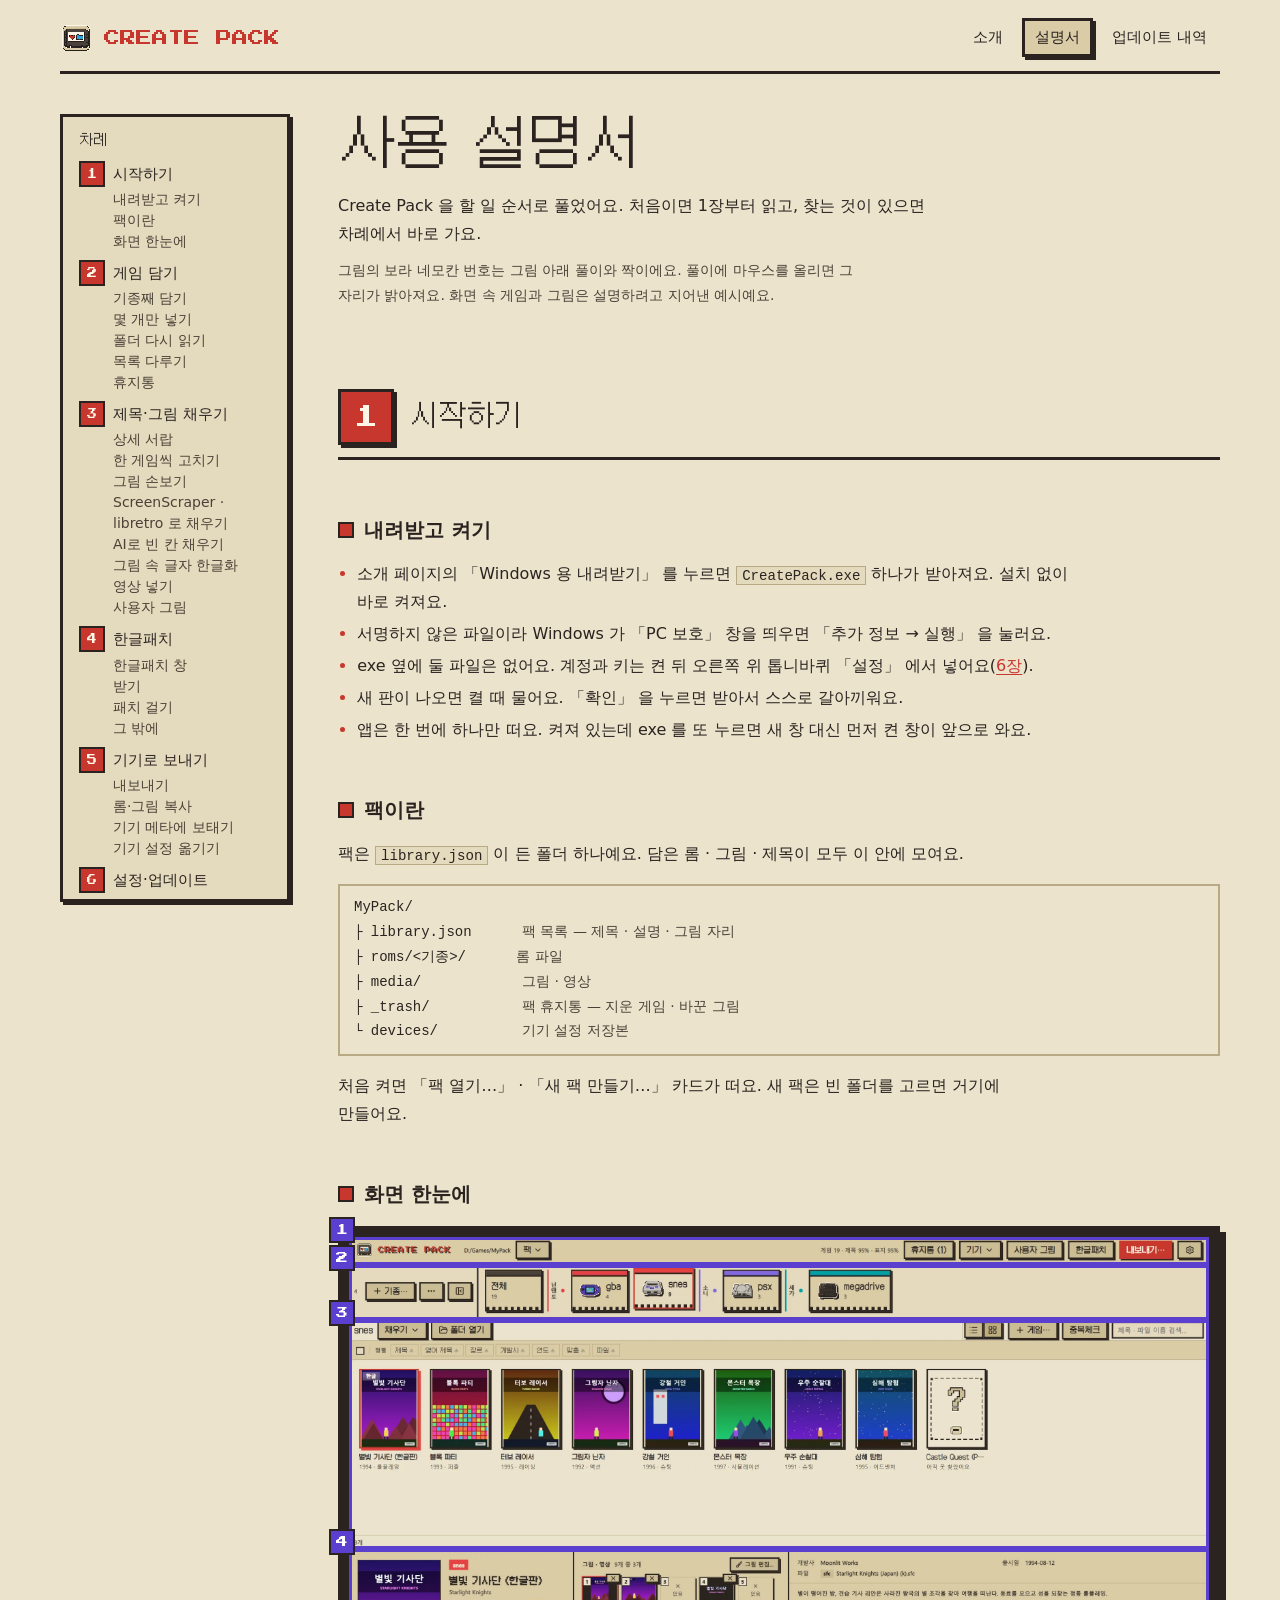
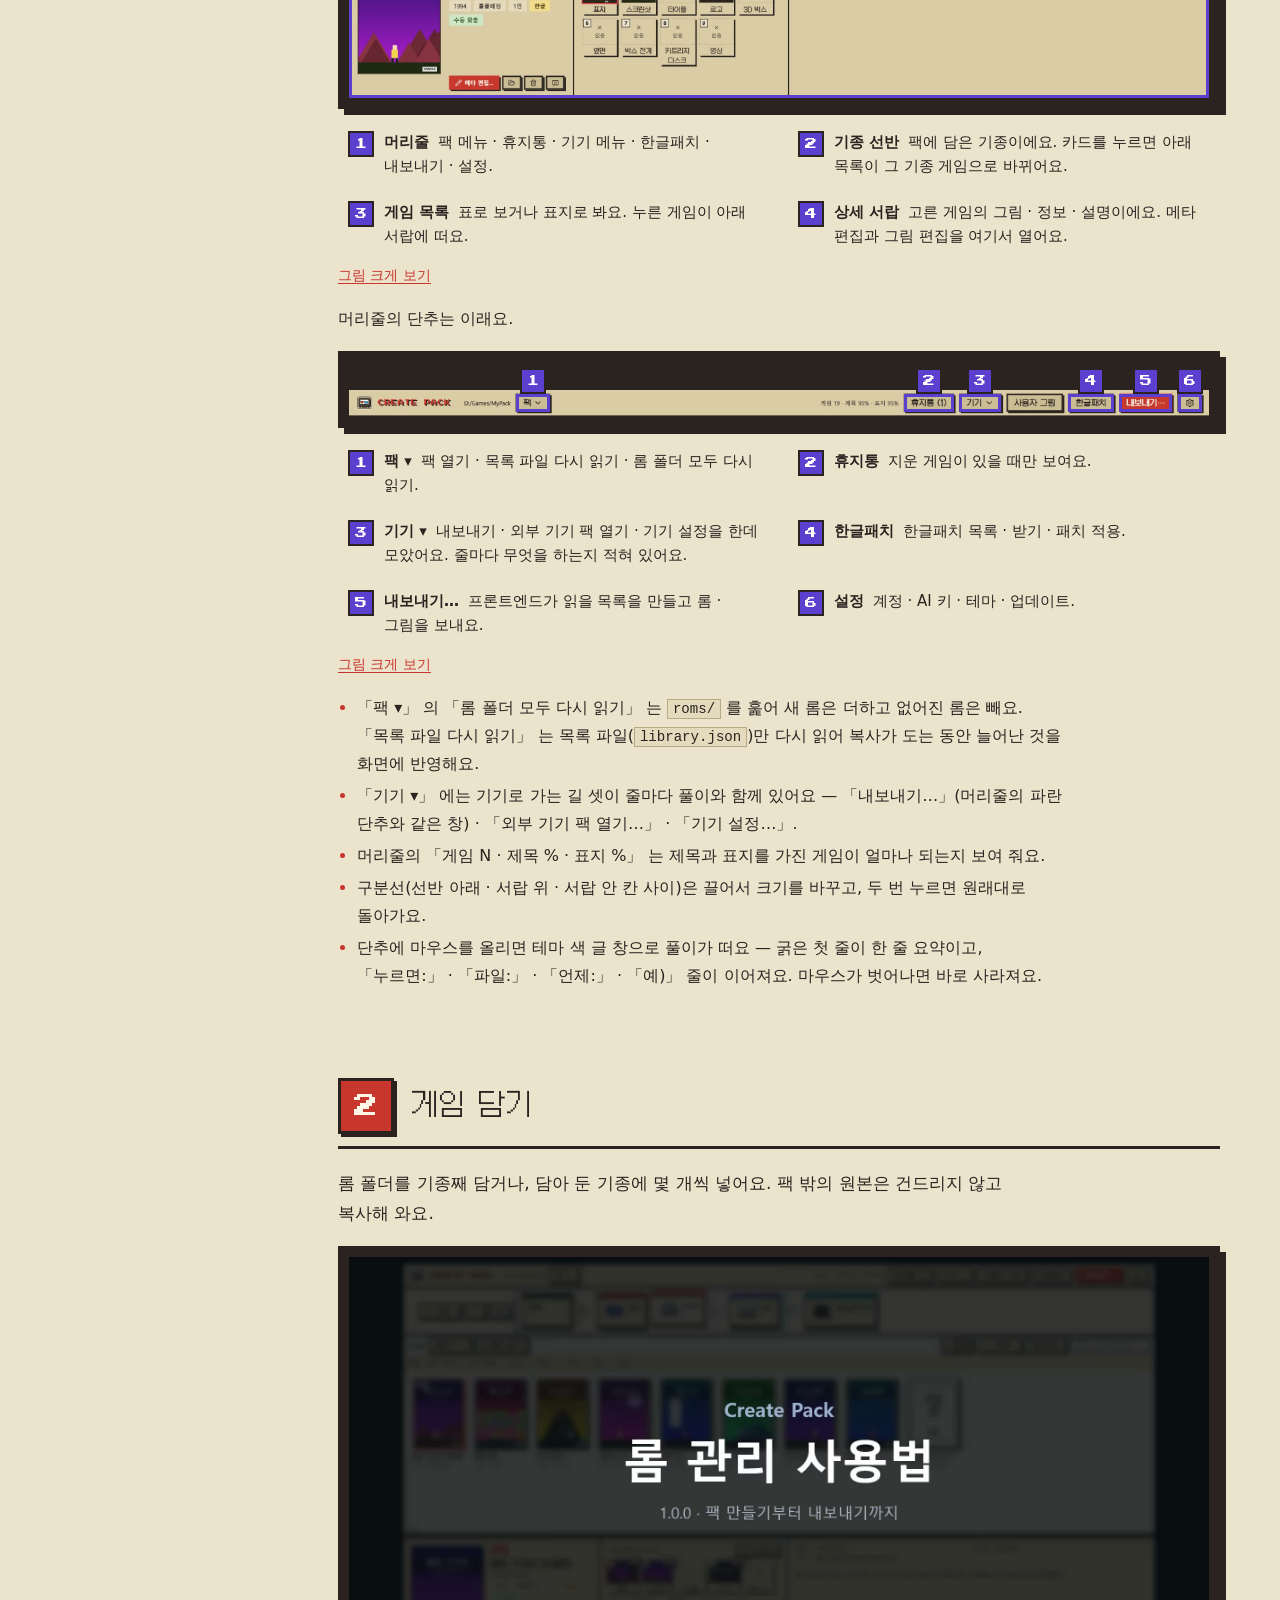
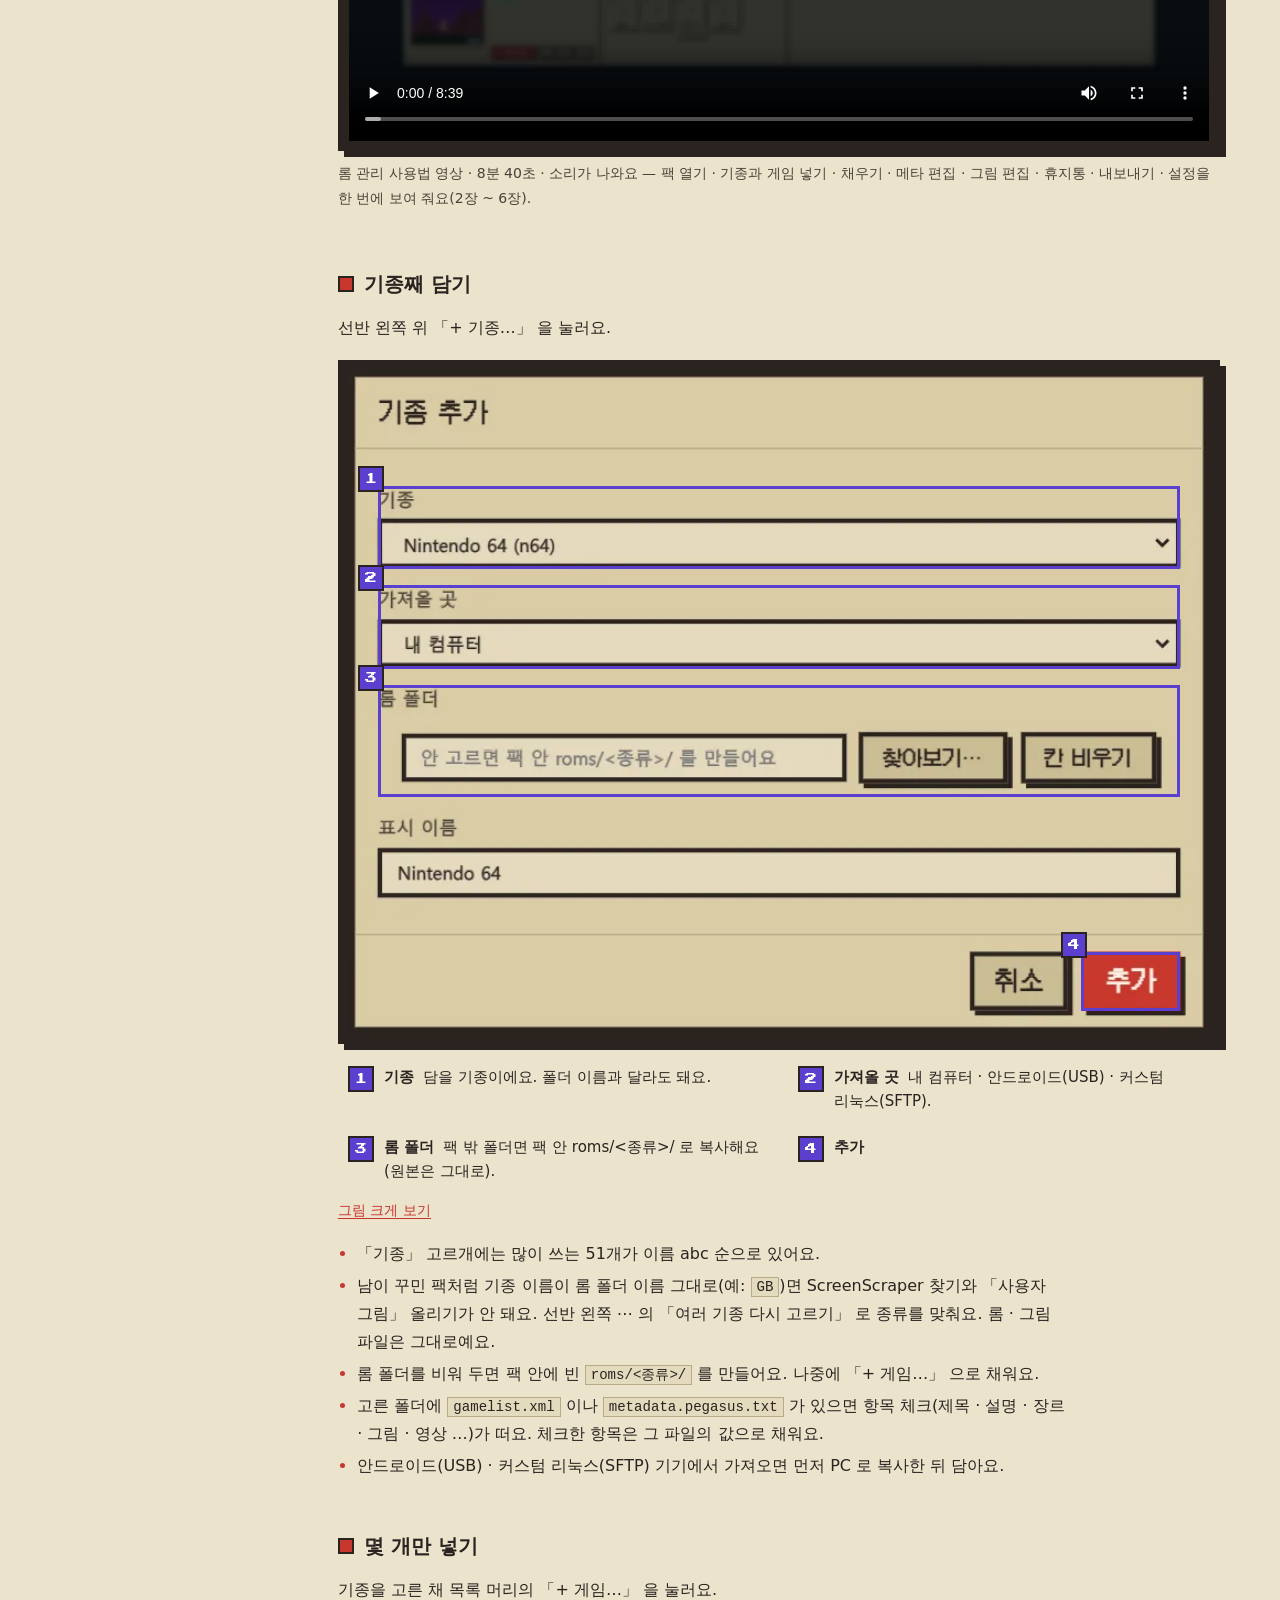
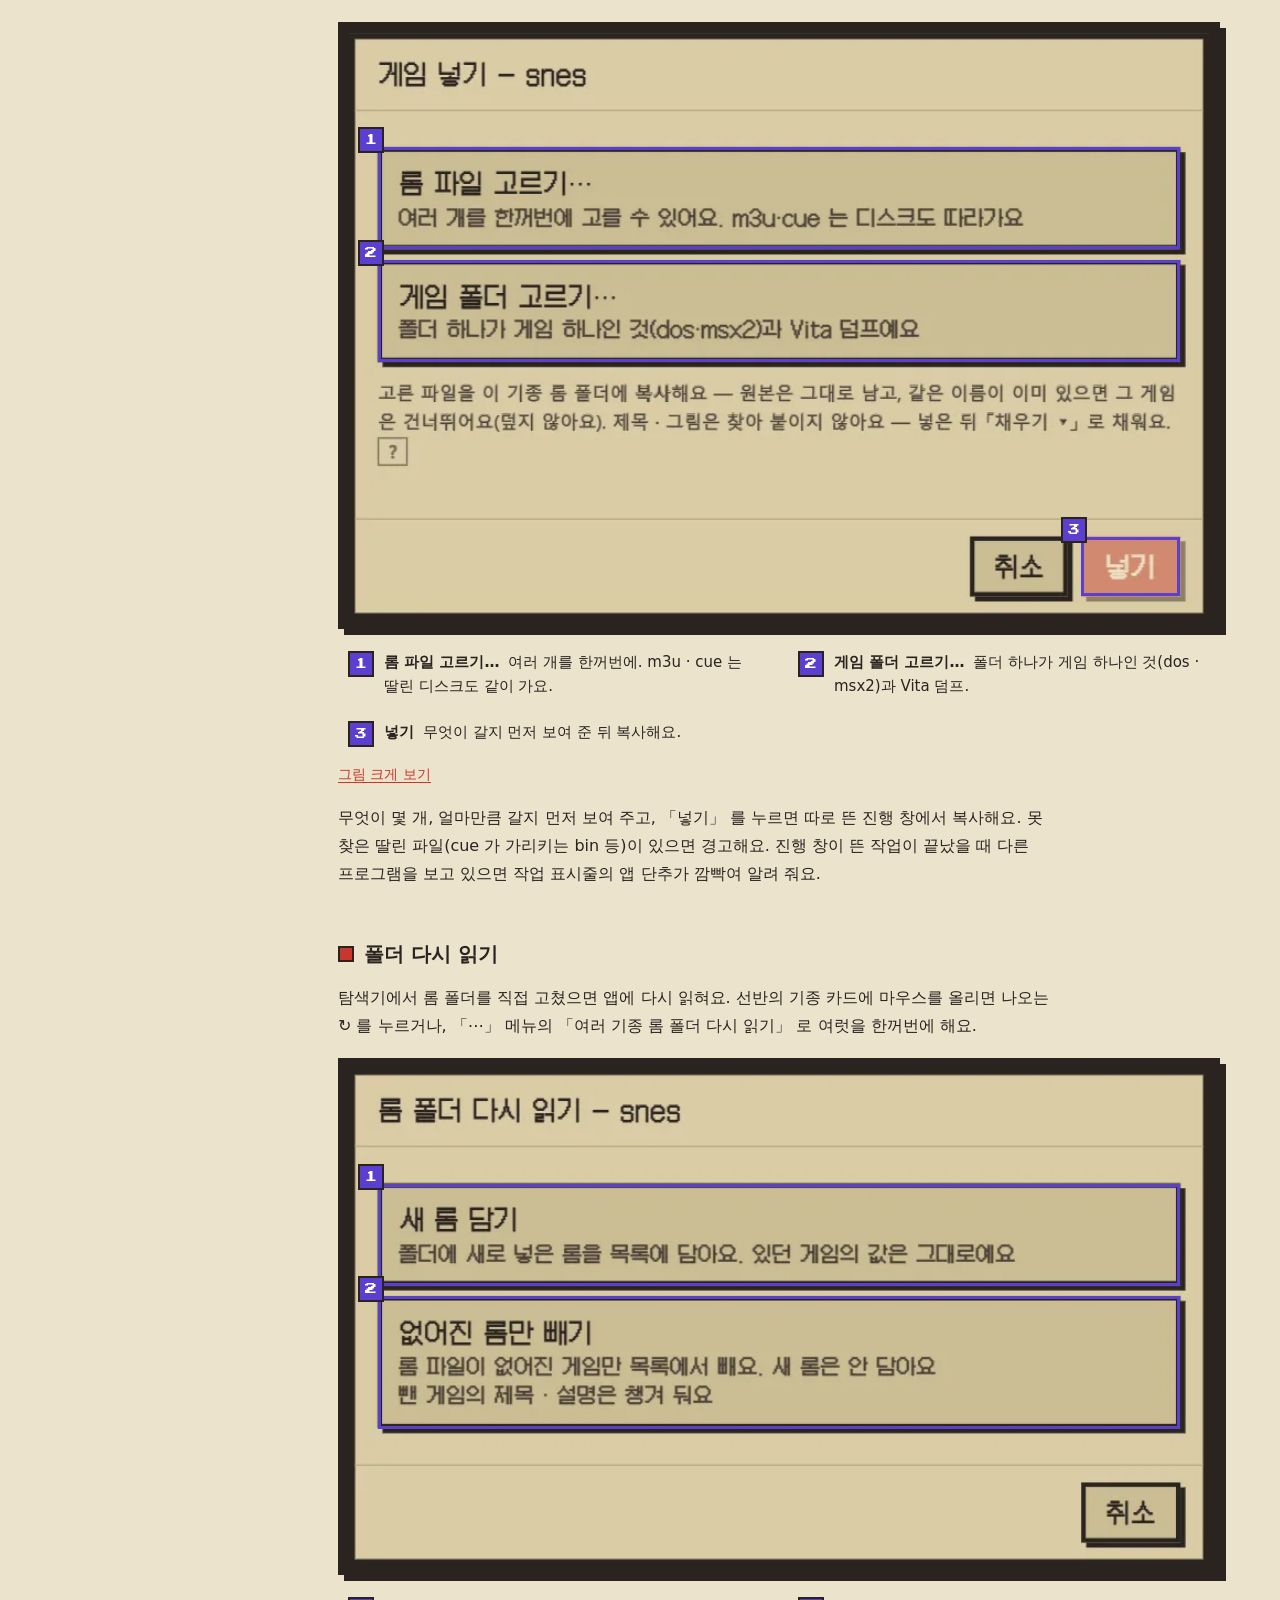
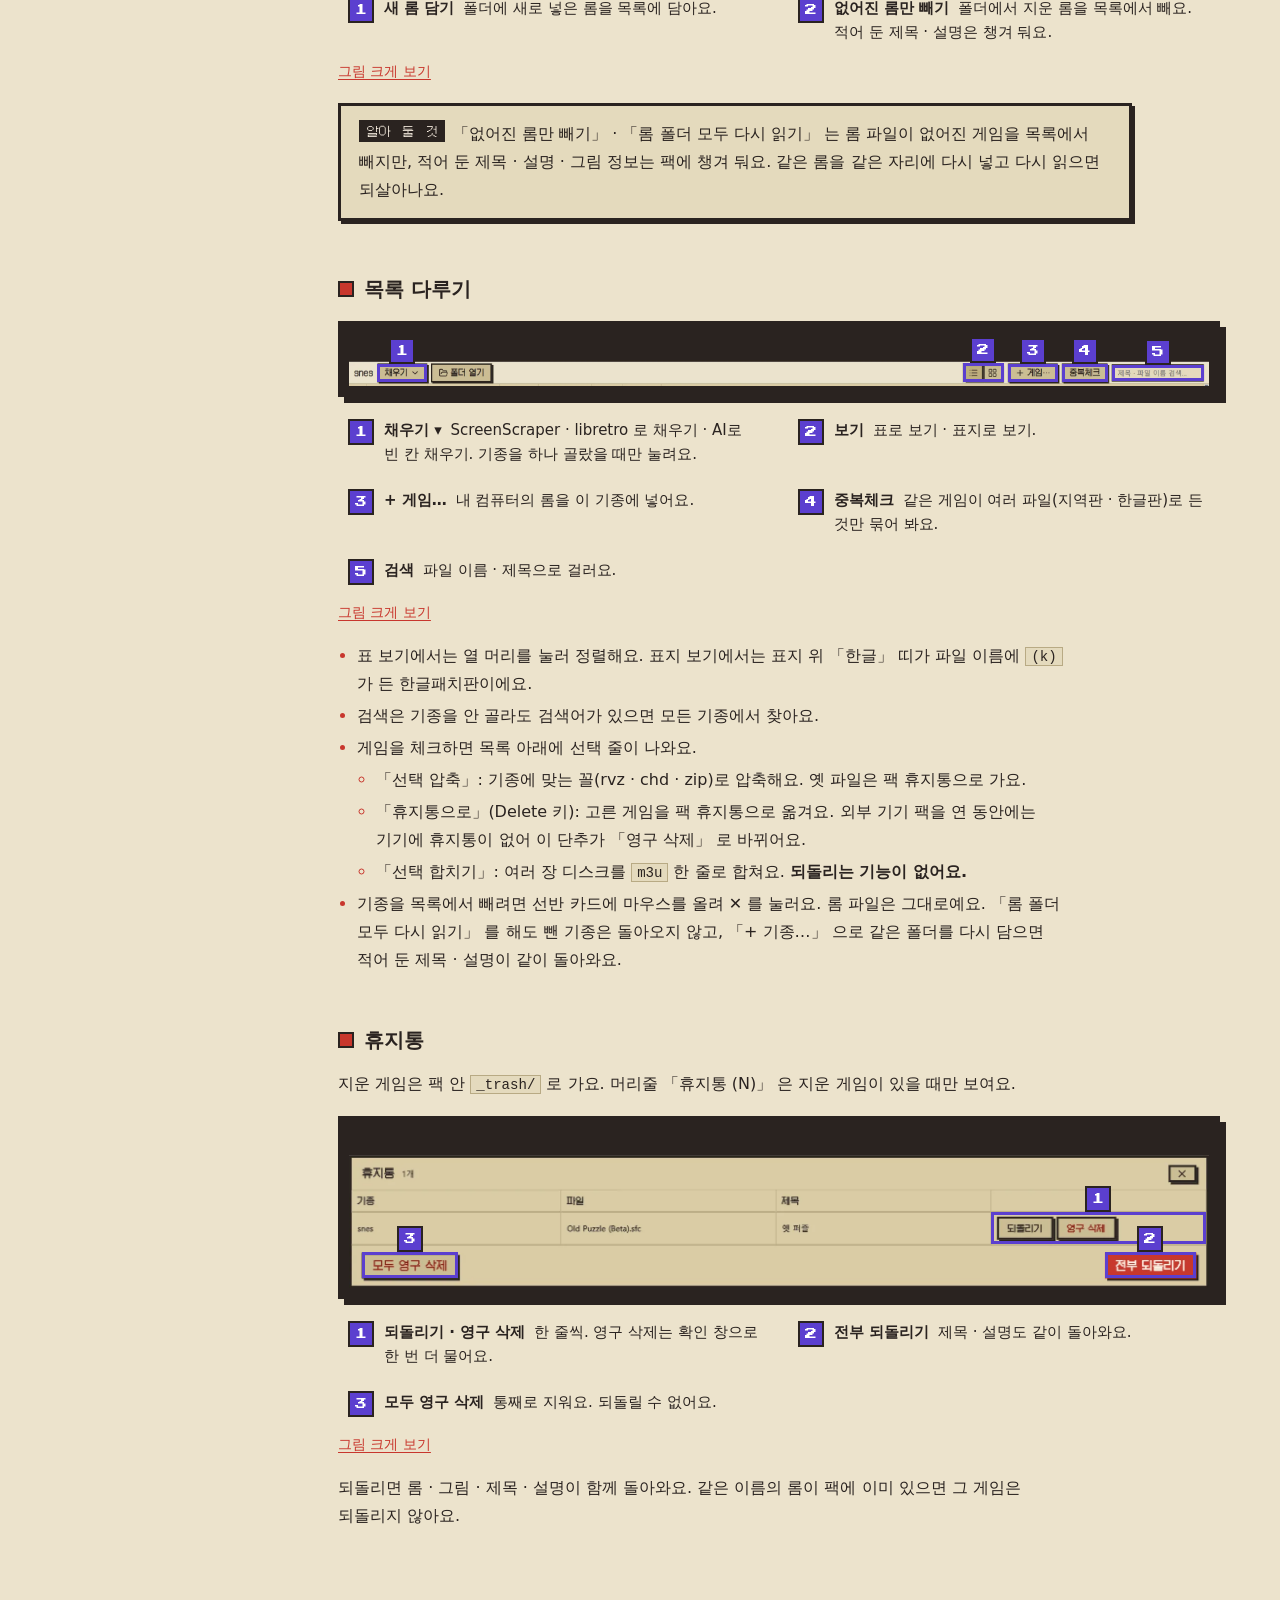
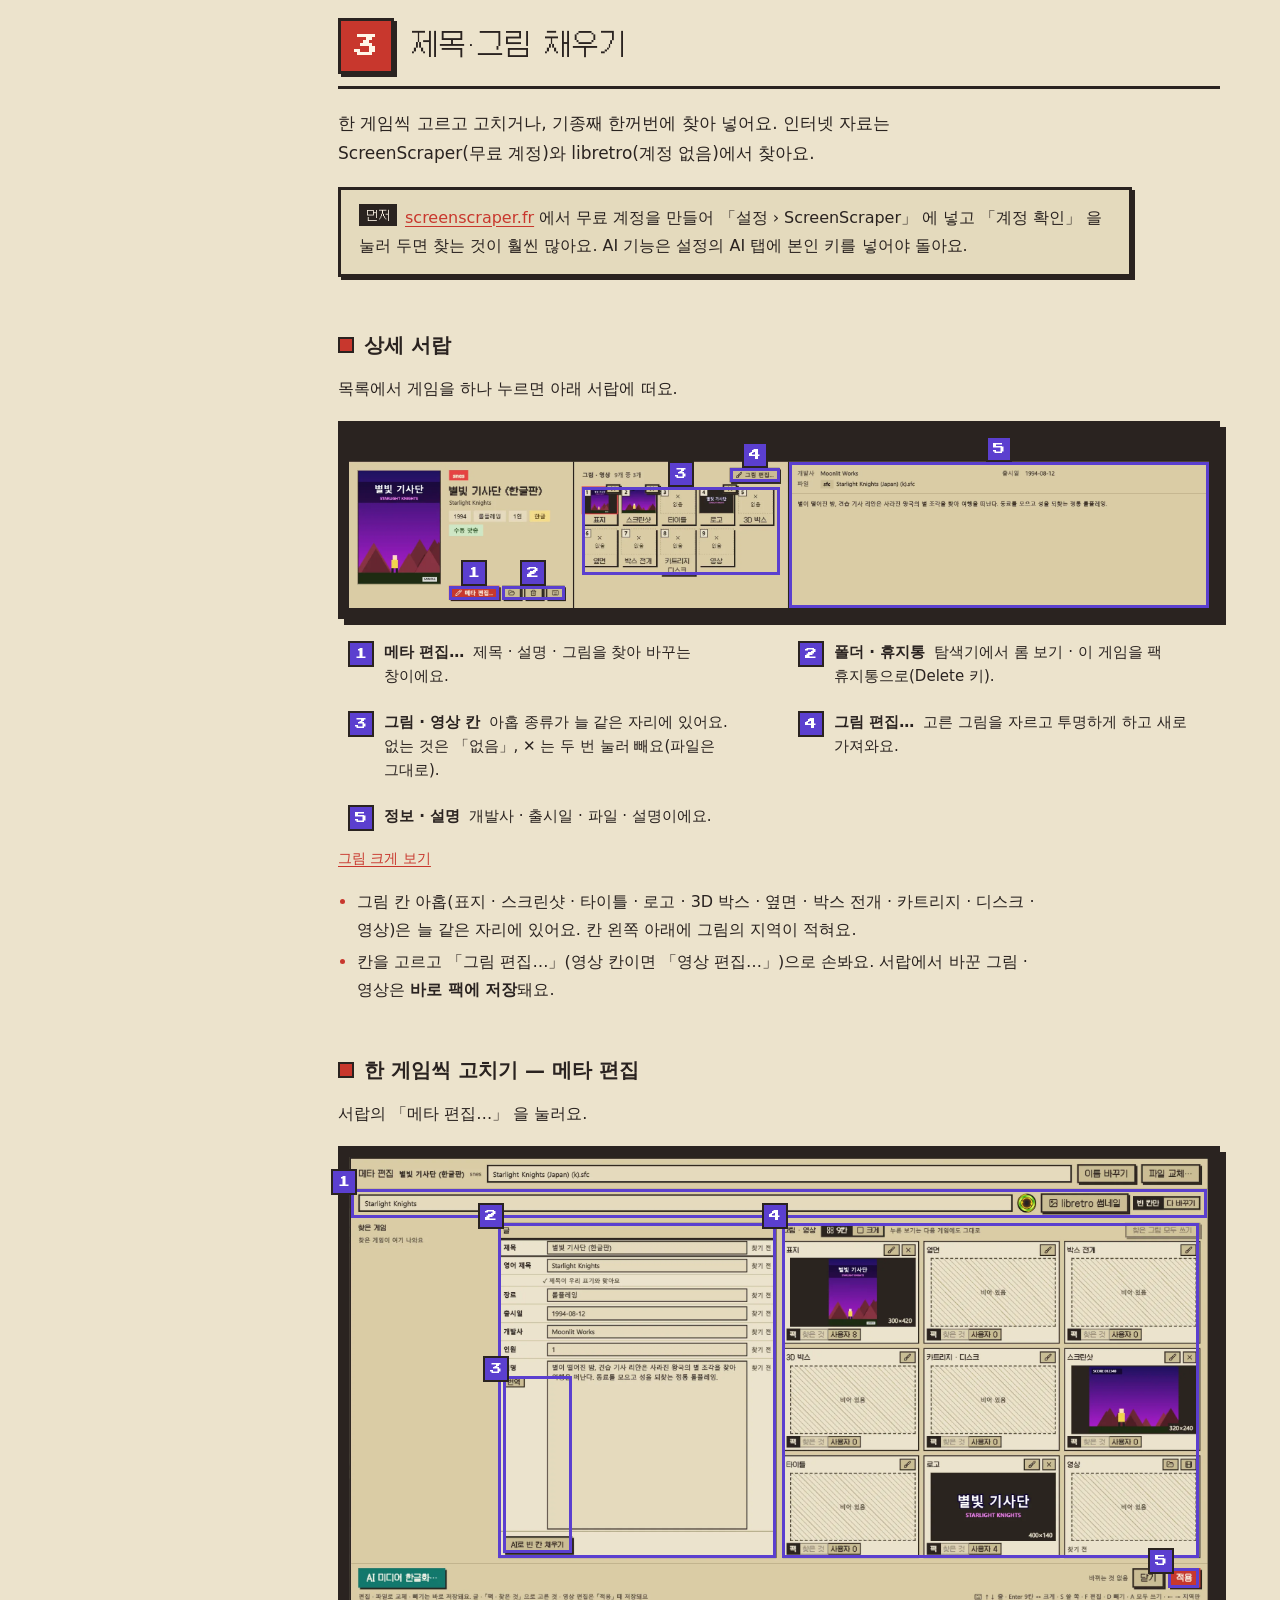
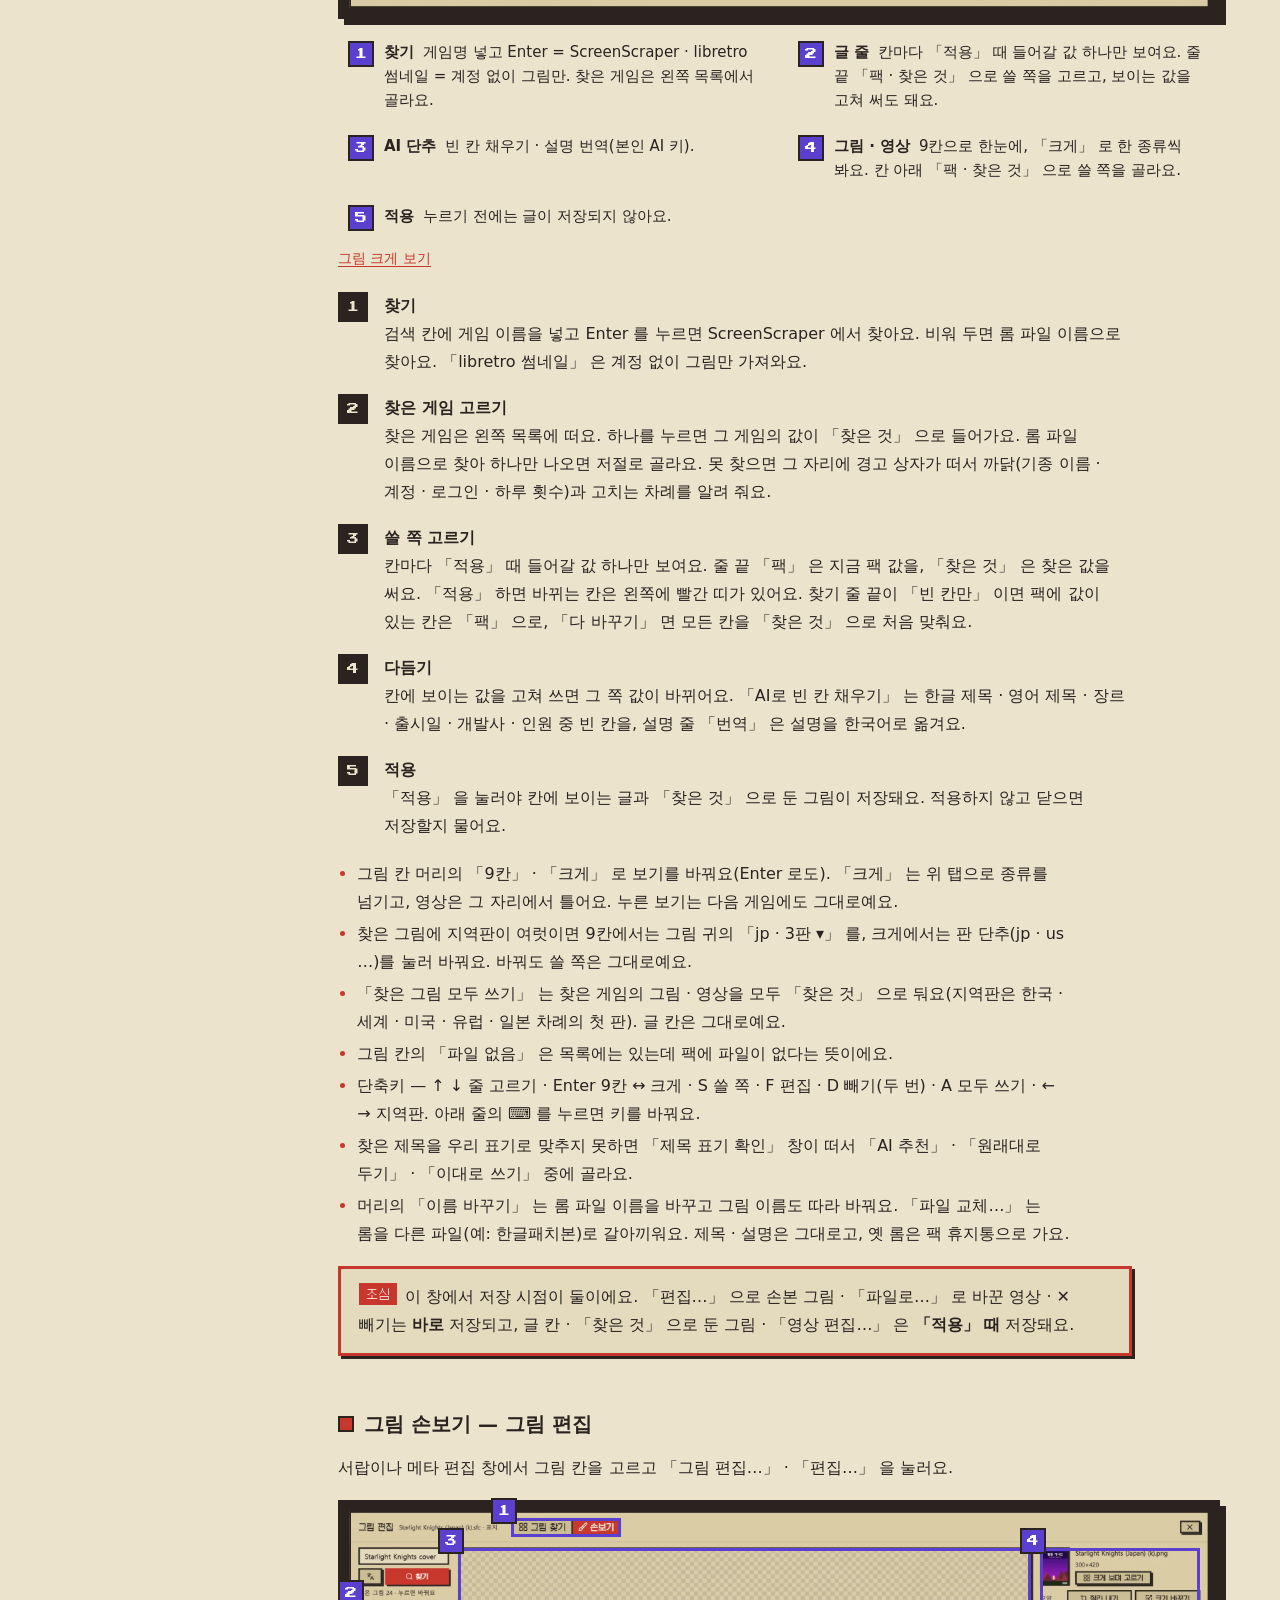
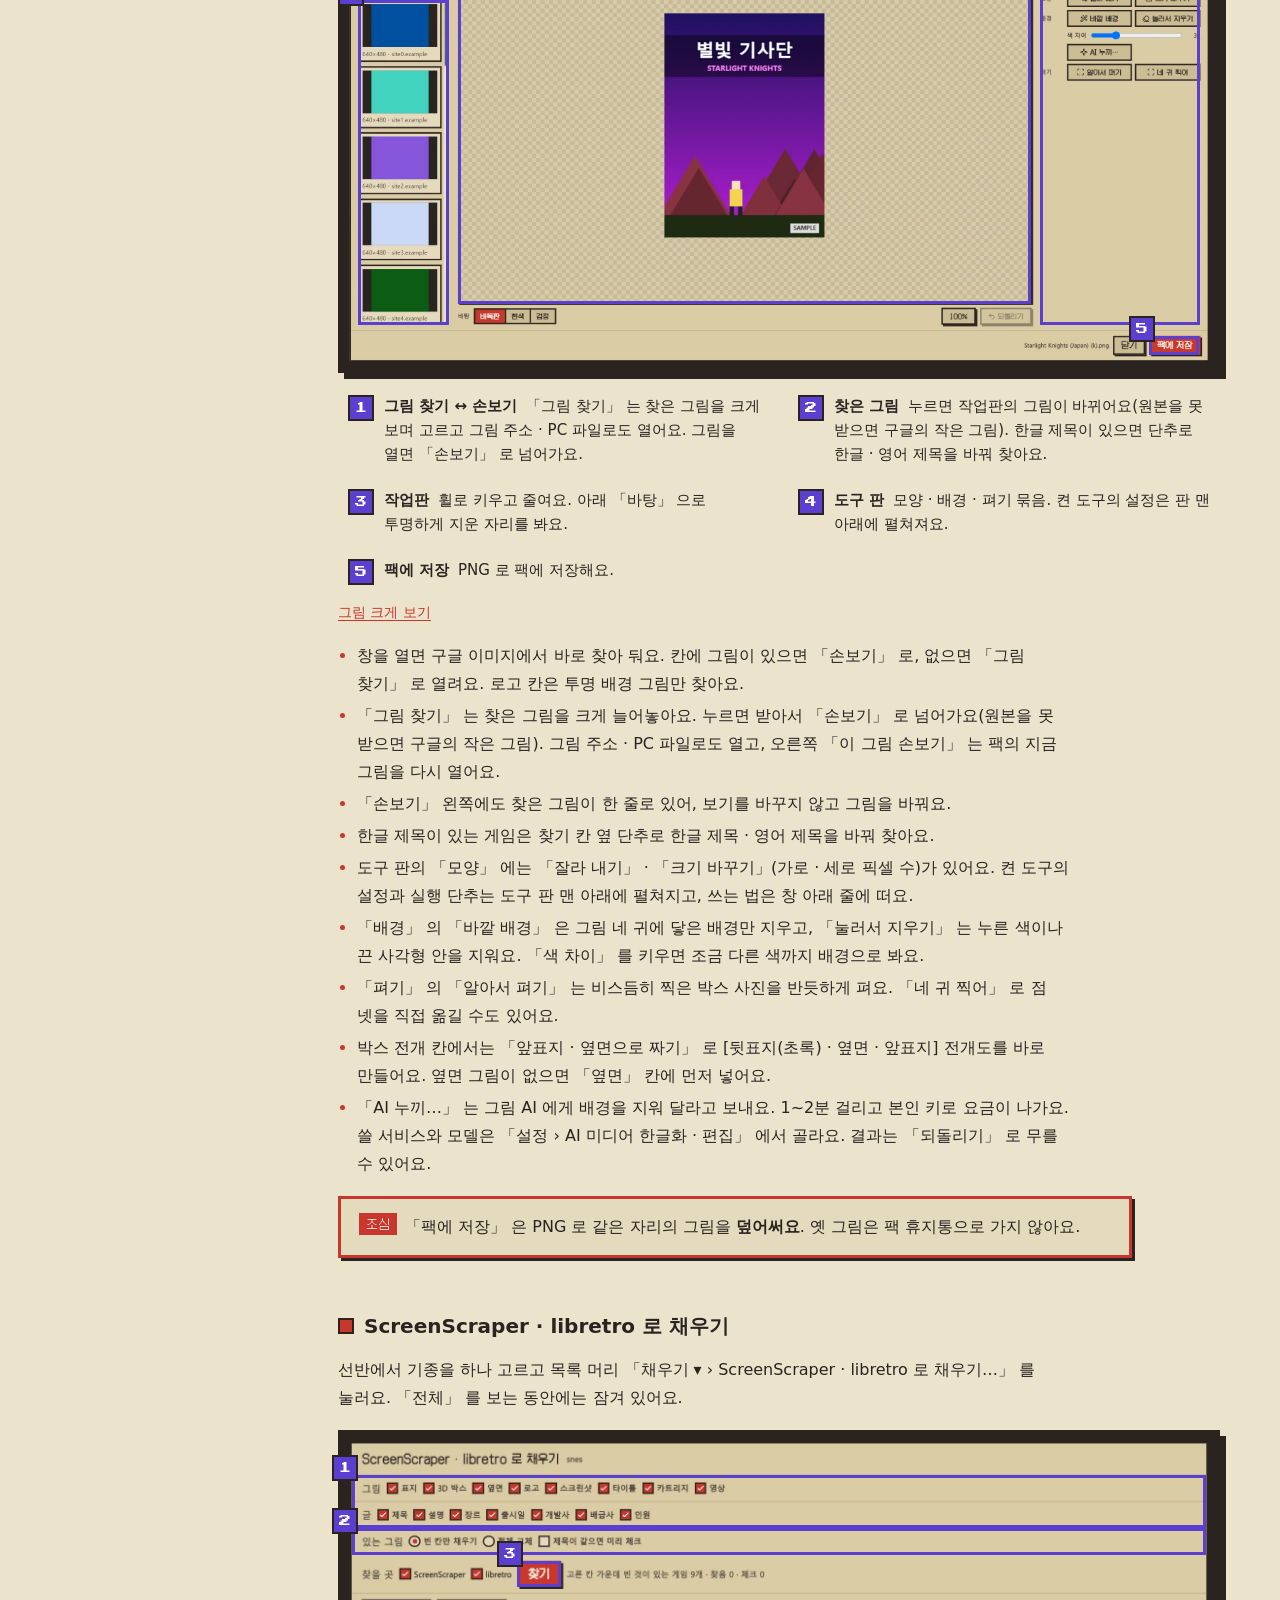
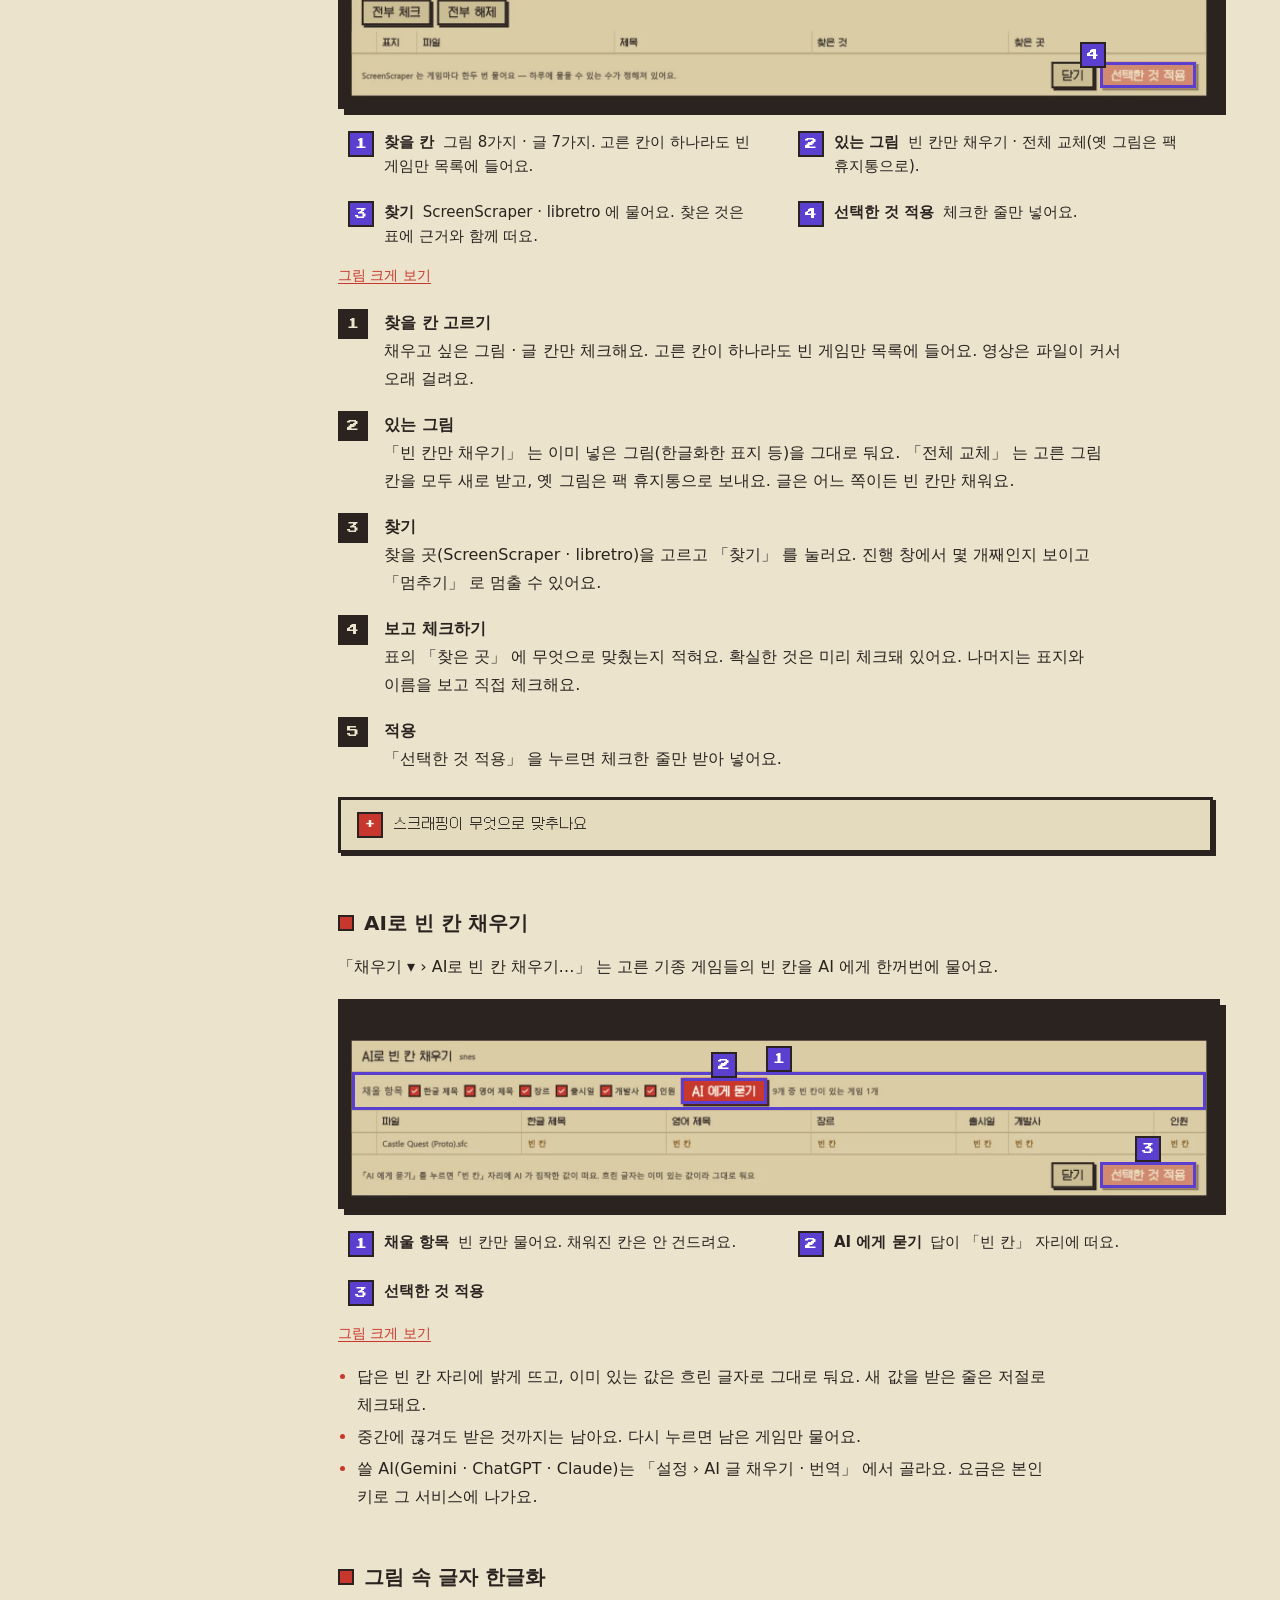
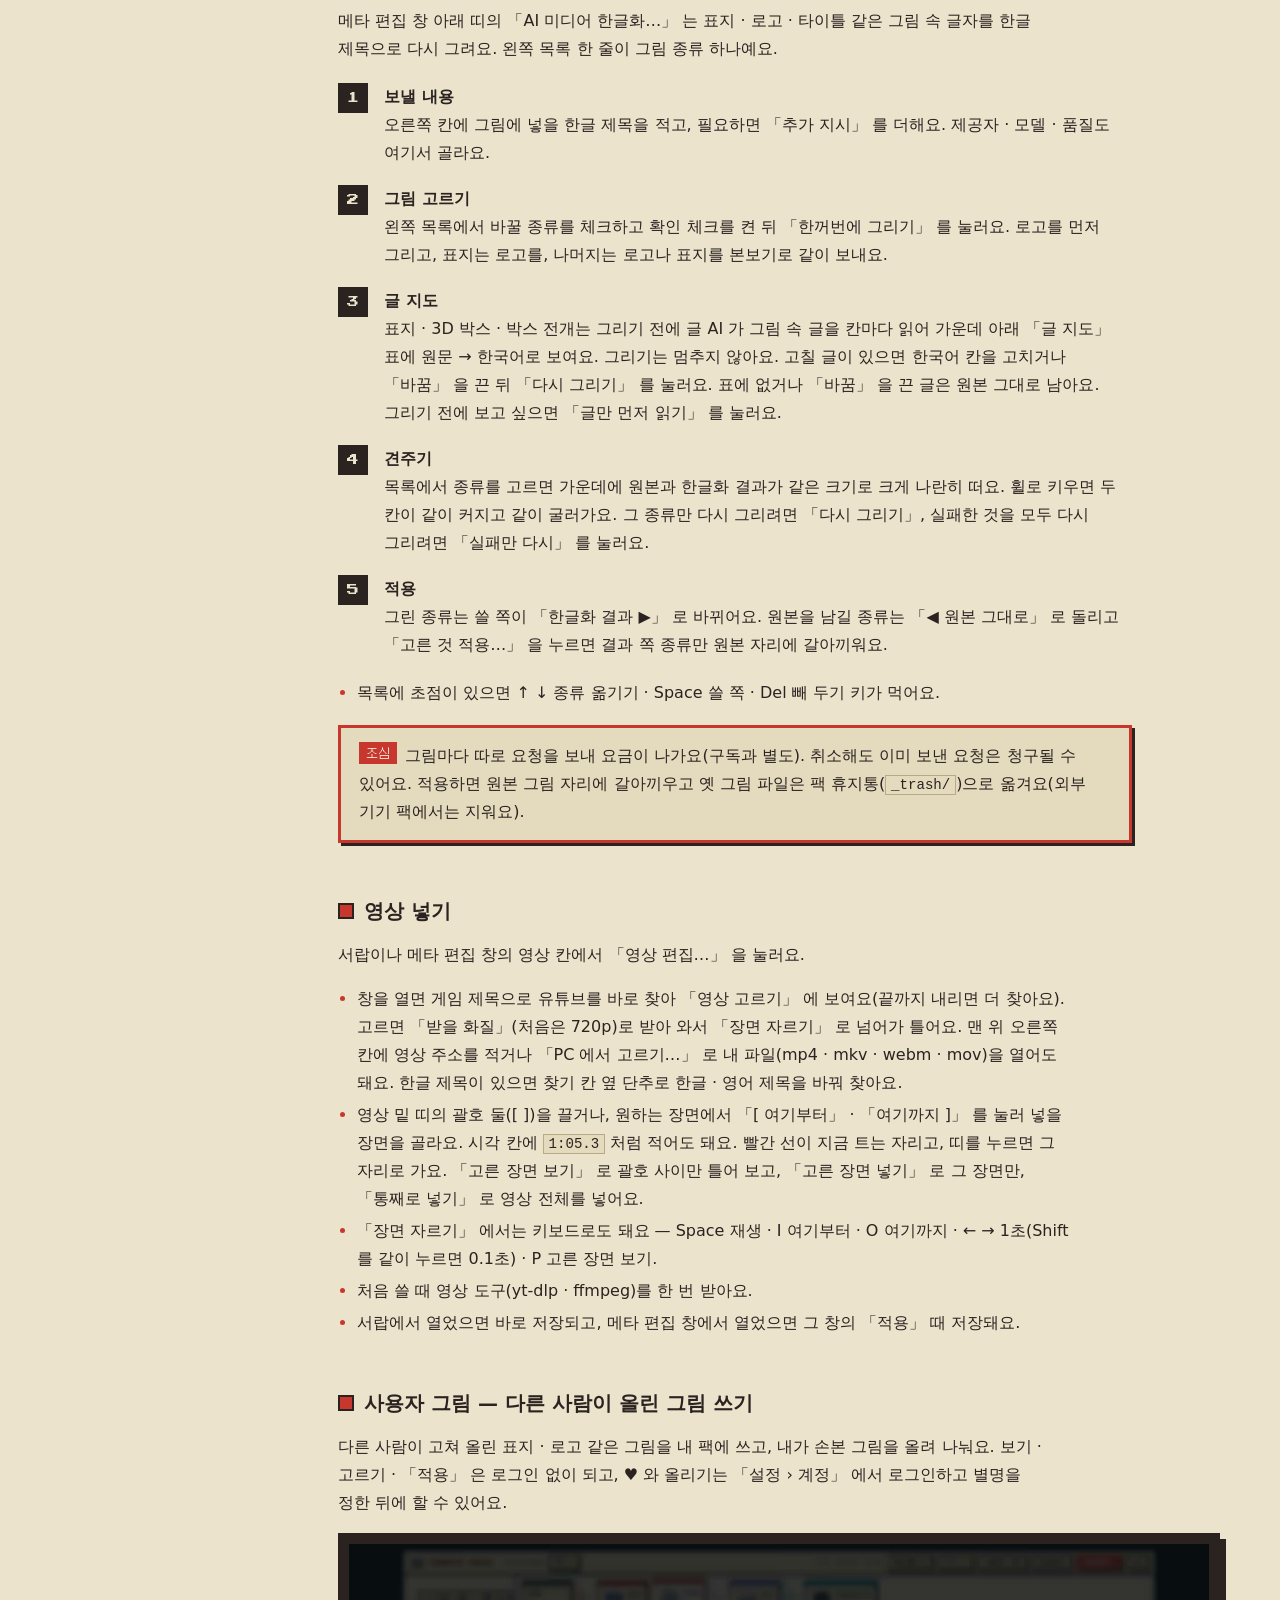
==== commit a8c0b6b7: "[Docs] 1.0.2 에 맞춰 설명서와 그림을 다시 만들고 업데이트 내역에 1.0.2 를 더한다 - updates.html 맨 위에 1.0.2(2026-11-05 · 한글패치 ·" ====
--- a/manual.html
+++ b/manual.html
@@ -149,12 +149,12 @@
 <div class="sec" id="s-screen">
 <h3>화면 한눈에</h3>
 <figure class="fig" id="fig-overview">
-<div class="screen"><div class="stage"><img src="assets/manual/overview.webp" alt="Create Pack 메인 창. 위에 머리줄, 그 아래 기종 카드 선반, 가운데 표지 격자, 아래에 고른 게임의 상세 서랍이 있다." width="1680" height="900"><span class="box" data-n="1" style="--x:0.00%;--y:0.00%;--w:100.00%;--h:6.00%"><span class="num">1</span></span><span class="box" data-n="2" style="--x:0.00%;--y:6.00%;--w:100.00%;--h:11.92%"><span class="num">2</span></span><span class="box" data-n="3" style="--x:0.00%;--y:17.92%;--w:100.00%;--h:49.86%"><span class="num">3</span></span><span class="box" data-n="4" style="--x:0.00%;--y:67.78%;--w:100.00%;--h:32.22%"><span class="num">4</span></span></div></div>
+<div class="screen"><div class="stage"><img src="assets/manual/overview.webp" alt="Create Pack 메인 창. 위에 머리줄, 그 아래 기종 카드 선반, 가운데 표지 격자, 아래에 고른 게임의 상세 서랍이 있다." width="1680" height="900"><span class="box" data-n="1" style="--x:0.00%;--y:0.00%;--w:100.00%;--h:6.00%"><span class="num">1</span></span><span class="box" data-n="2" style="--x:0.00%;--y:6.00%;--w:100.00%;--h:11.90%"><span class="num">2</span></span><span class="box" data-n="3" style="--x:0.00%;--y:17.90%;--w:100.00%;--h:49.88%"><span class="num">3</span></span><span class="box" data-n="4" style="--x:0.00%;--y:67.78%;--w:100.00%;--h:32.22%"><span class="num">4</span></span></div></div>
 <figcaption><ol class="legend"><li data-n="1"><span class="num">1</span><span><b>머리줄</b> 팩 메뉴 · 휴지통 · 기기 메뉴 · 한글패치 · 내보내기 · 설정.</span></li><li data-n="2"><span class="num">2</span><span><b>기종 선반</b> 팩에 담은 기종이에요. 카드를 누르면 아래 목록이 그 기종 게임으로 바뀌어요.</span></li><li data-n="3"><span class="num">3</span><span><b>게임 목록</b> 표로 보거나 표지로 봐요. 누른 게임이 아래 서랍에 떠요.</span></li><li data-n="4"><span class="num">4</span><span><b>상세 서랍</b> 고른 게임의 그림 · 정보 · 설명이에요. 메타 편집과 그림 편집을 여기서 열어요.</span></li></ol><a class="zoom" href="assets/manual/overview.webp" target="_blank" rel="noopener">그림 크게 보기</a></figcaption>
 </figure>
 <p>머리줄의 단추는 이래요.</p>
 <figure class="fig strip" id="fig-header">
-<div class="screen"><div class="stage"><img src="assets/manual/header.webp" alt="머리줄. 왼쪽에 로고와 팩 경로 · 팩 메뉴, 오른쪽에 휴지통 · 기기 메뉴 · 한글패치 · 내보내기 · 설정 단추가 있다." width="1680" height="54" loading="lazy"><span class="box" data-n="1" style="--x:19.39%;--y:13.15%;--w:4.01%;--h:66.30%"><span class="num">1</span></span><span class="box" data-n="2" style="--x:64.52%;--y:13.15%;--w:5.85%;--h:66.30%"><span class="num">2</span></span><span class="box" data-n="3" style="--x:70.97%;--y:13.15%;--w:4.90%;--h:66.30%"><span class="num">3</span></span><span class="box" data-n="4" style="--x:83.63%;--y:13.15%;--w:5.32%;--h:66.30%"><span class="num">4</span></span><span class="box" data-n="5" style="--x:89.54%;--y:13.15%;--w:6.21%;--h:66.30%"><span class="num">5</span></span><span class="box" data-n="6" style="--x:96.35%;--y:13.15%;--w:2.82%;--h:66.30%"><span class="num">6</span></span></div></div>
+<div class="screen"><div class="stage"><img src="assets/manual/header.webp" alt="머리줄. 왼쪽에 로고와 팩 경로 · 팩 메뉴, 오른쪽에 휴지통 · 기기 메뉴 · 한글패치 · 내보내기 · 설정 단추가 있다." width="1680" height="54" loading="lazy"><span class="box" data-n="1" style="--x:19.39%;--y:13.33%;--w:4.01%;--h:66.48%"><span class="num">1</span></span><span class="box" data-n="2" style="--x:64.49%;--y:13.33%;--w:5.86%;--h:66.48%"><span class="num">2</span></span><span class="box" data-n="3" style="--x:70.94%;--y:13.33%;--w:4.90%;--h:66.48%"><span class="num">3</span></span><span class="box" data-n="4" style="--x:83.61%;--y:13.33%;--w:5.32%;--h:66.48%"><span class="num">4</span></span><span class="box" data-n="5" style="--x:89.53%;--y:13.33%;--w:6.21%;--h:66.48%"><span class="num">5</span></span><span class="box" data-n="6" style="--x:96.35%;--y:13.33%;--w:2.82%;--h:66.48%"><span class="num">6</span></span></div></div>
 <figcaption><ol class="legend"><li data-n="1"><span class="num">1</span><span><b>팩 ▾</b> 팩 열기 · 목록 파일 다시 읽기 · 롬 폴더 모두 다시 읽기.</span></li><li data-n="2"><span class="num">2</span><span><b>휴지통</b> 지운 게임이 있을 때만 보여요.</span></li><li data-n="3"><span class="num">3</span><span><b>기기 ▾</b> 내보내기 · 외부 기기 팩 열기 · 기기 설정을 한데 모았어요. 줄마다 무엇을 하는지 적혀 있어요.</span></li><li data-n="4"><span class="num">4</span><span><b>한글패치</b> 한글패치 목록 · 받기 · 패치 적용.</span></li><li data-n="5"><span class="num">5</span><span><b>내보내기…</b> 프론트엔드가 읽을 목록을 만들고 롬 · 그림을 보내요.</span></li><li data-n="6"><span class="num">6</span><span><b>설정</b> 계정 · AI 키 · 테마 · 업데이트.</span></li></ol><a class="zoom" href="assets/manual/header.webp" target="_blank" rel="noopener">그림 크게 보기</a></figcaption>
 </figure>
 <ul>
@@ -162,6 +162,7 @@
   <li>「기기 ▾」 에는 기기로 가는 길 셋이 줄마다 풀이와 함께 있어요 — 「내보내기…」(머리줄의 파란 단추와 같은 창) · 「외부 기기 팩 열기…」 · 「기기 설정…」.</li>
   <li>머리줄의 「게임 N · 제목 % · 표지 %」 는 제목과 표지를 가진 게임이 얼마나 되는지 보여 줘요.</li>
   <li>구분선(선반 아래 · 서랍 위 · 서랍 안 칸 사이)은 끌어서 크기를 바꾸고, 두 번 누르면 원래대로 돌아가요.</li>
+  <li>단추에 마우스를 올리면 테마 색 글 창으로 풀이가 떠요 — 굵은 첫 줄이 한 줄 요약이고, 「누르면:」 · 「파일:」 · 「언제:」 · 「예)」 줄이 이어져요. 마우스가 벗어나면 바로 사라져요.</li>
 </ul>
 </div>
 </section>
@@ -177,10 +178,12 @@
 <h3>기종째 담기</h3>
 <p>선반 왼쪽 위 「+ 기종…」 을 눌러요.</p>
 <figure class="fig" id="fig-sysadd">
-<div class="screen"><div class="stage"><img src="assets/manual/sysadd.webp" alt="기종 추가 창. 기종, 가져올 곳, 롬 폴더, 표시 이름 칸과 추가 단추가 있다." width="520" height="400" loading="lazy"><span class="box" data-n="1" style="--x:3.46%;--y:17.30%;--w:93.08%;--h:12.45%"><span class="num">1</span></span><span class="box" data-n="2" style="--x:3.46%;--y:32.25%;--w:93.08%;--h:12.45%"><span class="num">2</span></span><span class="box" data-n="3" style="--x:3.46%;--y:47.20%;--w:93.08%;--h:16.95%"><span class="num">3</span></span><span class="box" data-n="4" style="--x:85.13%;--y:87.42%;--w:11.40%;--h:8.95%"><span class="num">4</span></span></div></div>
+<div class="screen"><div class="stage"><img src="assets/manual/sysadd.webp" alt="기종 추가 창. 기종, 가져올 곳, 롬 폴더, 표시 이름 칸과 추가 단추가 있다." width="520" height="400" loading="lazy"><span class="box" data-n="1" style="--x:3.38%;--y:17.25%;--w:93.21%;--h:12.57%"><span class="num">1</span></span><span class="box" data-n="2" style="--x:3.38%;--y:32.33%;--w:93.21%;--h:12.58%"><span class="num">2</span></span><span class="box" data-n="3" style="--x:3.38%;--y:47.40%;--w:93.21%;--h:16.98%"><span class="num">3</span></span><span class="box" data-n="4" style="--x:85.17%;--y:87.70%;--w:11.42%;--h:8.97%"><span class="num">4</span></span></div></div>
 <figcaption><ol class="legend"><li data-n="1"><span class="num">1</span><span><b>기종</b> 담을 기종이에요. 폴더 이름과 달라도 돼요.</span></li><li data-n="2"><span class="num">2</span><span><b>가져올 곳</b> 내 컴퓨터 · 안드로이드(USB) · 커스텀 리눅스(SFTP).</span></li><li data-n="3"><span class="num">3</span><span><b>롬 폴더</b> 팩 밖 폴더면 팩 안 roms/&lt;종류&gt;/ 로 복사해요(원본은 그대로).</span></li><li data-n="4"><span class="num">4</span><span><b>추가</b></span></li></ol><a class="zoom" href="assets/manual/sysadd.webp" target="_blank" rel="noopener">그림 크게 보기</a></figcaption>
 </figure>
 <ul>
+  <li>「기종」 고르개에는 많이 쓰는 51개가 이름 abc 순으로 있어요.</li>
+  <li>남이 꾸민 팩처럼 기종 이름이 롬 폴더 이름 그대로(예: <code>GB</code>)면 ScreenScraper 찾기와 「사용자 그림」 올리기가 안 돼요. 선반 왼쪽 ⋯ 의 「여러 기종 다시 고르기」 로 종류를 맞춰요. 롬 · 그림 파일은 그대로예요.</li>
   <li>롬 폴더를 비워 두면 팩 안에 빈 <code>roms/&lt;종류&gt;/</code> 를 만들어요. 나중에 「+ 게임…」 으로 채워요.</li>
   <li>고른 폴더에 <code>gamelist.xml</code> 이나 <code>metadata.pegasus.txt</code> 가 있으면 항목 체크(제목 · 설명 · 장르 · 그림 · 영상 …)가 떠요. 체크한 항목은 그 파일의 값으로 채워요.</li>
   <li>안드로이드(USB) · 커스텀 리눅스(SFTP) 기기에서 가져오면 먼저 PC 로 복사한 뒤 담아요.</li>
@@ -191,7 +194,7 @@
 <h3>몇 개만 넣기</h3>
 <p>기종을 고른 채 목록 머리의 「+ 게임…」 을 눌러요.</p>
 <figure class="fig" id="fig-addgame">
-<div class="screen"><div class="stage"><img src="assets/manual/addgame.webp" alt="게임 넣기 창. 롬 파일 고르기와 게임 폴더 고르기 단추, 넣기 단추가 있다." width="520" height="354" loading="lazy"><span class="box" data-n="1" style="--x:3.46%;--y:19.55%;--w:93.08%;--h:17.46%"><span class="num">1</span></span><span class="box" data-n="2" style="--x:3.46%;--y:38.70%;--w:93.08%;--h:17.46%"><span class="num">2</span></span><span class="box" data-n="3" style="--x:85.13%;--y:85.96%;--w:11.40%;--h:10.11%"><span class="num">3</span></span></div></div>
+<div class="screen"><div class="stage"><img src="assets/manual/addgame.webp" alt="게임 넣기 창. 롬 파일 고르기와 게임 폴더 고르기 단추, 넣기 단추가 있다." width="520" height="354" loading="lazy"><span class="box" data-n="1" style="--x:3.38%;--y:19.49%;--w:93.21%;--h:17.49%"><span class="num">1</span></span><span class="box" data-n="2" style="--x:3.38%;--y:38.70%;--w:93.21%;--h:17.49%"><span class="num">2</span></span><span class="box" data-n="3" style="--x:85.17%;--y:86.10%;--w:11.42%;--h:10.14%"><span class="num">3</span></span></div></div>
 <figcaption><ol class="legend"><li data-n="1"><span class="num">1</span><span><b>롬 파일 고르기…</b> 여러 개를 한꺼번에. m3u · cue 는 딸린 디스크도 같이 가요.</span></li><li data-n="2"><span class="num">2</span><span><b>게임 폴더 고르기…</b> 폴더 하나가 게임 하나인 것(dos · msx2)과 Vita 덤프.</span></li><li data-n="3"><span class="num">3</span><span><b>넣기</b> 무엇이 갈지 먼저 보여 준 뒤 복사해요.</span></li></ol><a class="zoom" href="assets/manual/addgame.webp" target="_blank" rel="noopener">그림 크게 보기</a></figcaption>
 </figure>
 <p>무엇이 몇 개, 얼마만큼 갈지 먼저 보여 주고, 「넣기」 를 누르면 따로 뜬 진행 창에서 복사해요. 못 찾은 딸린 파일(cue 가 가리키는 bin 등)이 있으면 경고해요. 진행 창이 뜬 작업이 끝났을 때 다른 프로그램을 보고 있으면 작업 표시줄의 앱 단추가 깜빡여 알려 줘요.</p>
@@ -201,7 +204,7 @@
 <h3>폴더 다시 읽기</h3>
 <p>탐색기에서 롬 폴더를 직접 고쳤으면 앱에 다시 읽혀요. 선반의 기종 카드에 마우스를 올리면 나오는 ↻ 를 누르거나, 「⋯」 메뉴의 「여러 기종 롬 폴더 다시 읽기」 로 여럿을 한꺼번에 해요.</p>
 <figure class="fig" id="fig-rescan">
-<div class="screen"><div class="stage"><img src="assets/manual/rescan.webp" alt="롬 폴더 다시 읽기 창. 새 롬 담기와 없어진 롬만 빼기 단추가 있다." width="520" height="299" loading="lazy"><span class="box" data-n="1" style="--x:3.46%;--y:23.14%;--w:93.08%;--h:20.67%"><span class="num">1</span></span><span class="box" data-n="2" style="--x:3.46%;--y:45.82%;--w:93.08%;--h:26.69%"><span class="num">2</span></span></div></div>
+<div class="screen"><div class="stage"><img src="assets/manual/rescan.webp" alt="롬 폴더 다시 읽기 창. 새 롬 담기와 없어진 롬만 빼기 단추가 있다." width="520" height="299" loading="lazy"><span class="box" data-n="1" style="--x:3.38%;--y:23.08%;--w:93.21%;--h:20.70%"><span class="num">1</span></span><span class="box" data-n="2" style="--x:3.38%;--y:45.82%;--w:93.21%;--h:26.72%"><span class="num">2</span></span></div></div>
 <figcaption><ol class="legend"><li data-n="1"><span class="num">1</span><span><b>새 롬 담기</b> 폴더에 새로 넣은 롬을 목록에 담아요.</span></li><li data-n="2"><span class="num">2</span><span><b>없어진 롬만 빼기</b> 폴더에서 지운 롬을 목록에서 빼요. 적어 둔 제목 · 설명은 챙겨 둬요.</span></li></ol><a class="zoom" href="assets/manual/rescan.webp" target="_blank" rel="noopener">그림 크게 보기</a></figcaption>
 </figure>
 <div class="note"><b>알아 둘 것</b>「없어진 롬만 빼기」 · 「롬 폴더 모두 다시 읽기」 는 롬 파일이 없어진 게임을 목록에서 빼지만, 적어 둔 제목 · 설명 · 그림 정보는 팩에 챙겨 둬요. 같은 롬을 같은 자리에 다시 넣고 다시 읽으면 되살아나요.</div>
@@ -210,7 +213,7 @@
 <div class="sec" id="s-list">
 <h3>목록 다루기</h3>
 <figure class="fig strip" id="fig-list-head">
-<div class="screen"><div class="stage"><img src="assets/manual/list-head.webp" alt="게임 목록 머리. 채우기 메뉴, 보기 전환, 게임 추가, 중복체크, 검색 칸이 있다." width="1680" height="50" loading="lazy"><span class="box" data-n="1" style="--x:3.27%;--y:13.60%;--w:5.79%;--h:71.60%"><span class="num">1</span></span><span class="box" data-n="2" style="--x:71.39%;--y:12.20%;--w:4.76%;--h:74.40%"><span class="num">2</span></span><span class="box" data-n="3" style="--x:76.63%;--y:13.60%;--w:5.79%;--h:71.60%"><span class="num">3</span></span><span class="box" data-n="4" style="--x:82.90%;--y:13.60%;--w:5.32%;--h:71.60%"><span class="num">4</span></span><span class="box" data-n="5" style="--x:88.69%;--y:16.60%;--w:10.71%;--h:65.60%"><span class="num">5</span></span></div></div>
+<div class="screen"><div class="stage"><img src="assets/manual/list-head.webp" alt="게임 목록 머리. 채우기 메뉴, 보기 전환, 게임 추가, 중복체크, 검색 칸이 있다." width="1680" height="50" loading="lazy"><span class="box" data-n="1" style="--x:3.27%;--y:13.20%;--w:5.80%;--h:71.80%"><span class="num">1</span></span><span class="box" data-n="2" style="--x:71.34%;--y:11.40%;--w:4.80%;--h:75.40%"><span class="num">2</span></span><span class="box" data-n="3" style="--x:76.61%;--y:13.20%;--w:5.80%;--h:71.80%"><span class="num">3</span></span><span class="box" data-n="4" style="--x:82.89%;--y:13.20%;--w:5.32%;--h:71.80%"><span class="num">4</span></span><span class="box" data-n="5" style="--x:88.69%;--y:16.20%;--w:10.71%;--h:65.80%"><span class="num">5</span></span></div></div>
 <figcaption><ol class="legend"><li data-n="1"><span class="num">1</span><span><b>채우기 ▾</b> ScreenScraper · libretro 로 채우기 · AI로 빈 칸 채우기. 기종을 하나 골랐을 때만 눌려요.</span></li><li data-n="2"><span class="num">2</span><span><b>보기</b> 표로 보기 · 표지로 보기.</span></li><li data-n="3"><span class="num">3</span><span><b>+ 게임…</b> 내 컴퓨터의 롬을 이 기종에 넣어요.</span></li><li data-n="4"><span class="num">4</span><span><b>중복체크</b> 같은 게임이 여러 파일(지역판 · 한글판)로 든 것만 묶어 봐요.</span></li><li data-n="5"><span class="num">5</span><span><b>검색</b> 파일 이름 · 제목으로 걸러요.</span></li></ol><a class="zoom" href="assets/manual/list-head.webp" target="_blank" rel="noopener">그림 크게 보기</a></figcaption>
 </figure>
 <ul>
@@ -231,7 +234,7 @@
 <h3>휴지통</h3>
 <p>지운 게임은 팩 안 <code>_trash/</code> 로 가요. 머리줄 「휴지통 (N)」 은 지운 게임이 있을 때만 보여요.</p>
 <figure class="fig strip" id="fig-trash">
-<div class="screen"><div class="stage"><img src="assets/manual/trash.webp" alt="휴지통 창. 지운 게임 표와 줄마다 되돌리기 · 영구 삭제, 아래에 전부 되돌리기와 모두 영구 삭제 단추가 있다." width="1180" height="183" loading="lazy"><span class="box" data-n="1" style="--x:74.69%;--y:42.79%;--w:24.95%;--h:24.04%"><span class="num">1</span></span><span class="box" data-n="2" style="--x:87.86%;--y:72.84%;--w:10.62%;--h:19.56%"><span class="num">2</span></span><span class="box" data-n="3" style="--x:1.53%;--y:72.84%;--w:11.13%;--h:19.56%"><span class="num">3</span></span></div></div>
+<div class="screen"><div class="stage"><img src="assets/manual/trash.webp" alt="휴지통 창. 지운 게임 표와 줄마다 되돌리기 · 영구 삭제, 아래에 전부 되돌리기와 모두 영구 삭제 단추가 있다." width="1180" height="184" loading="lazy"><span class="box" data-n="1" style="--x:74.64%;--y:42.61%;--w:25.01%;--h:24.08%"><span class="num">1</span></span><span class="box" data-n="2" style="--x:87.87%;--y:72.88%;--w:10.63%;--h:19.51%"><span class="num">2</span></span><span class="box" data-n="3" style="--x:1.49%;--y:72.88%;--w:11.14%;--h:19.51%"><span class="num">3</span></span></div></div>
 <figcaption><ol class="legend"><li data-n="1"><span class="num">1</span><span><b>되돌리기 · 영구 삭제</b> 한 줄씩. 영구 삭제는 확인 창으로 한 번 더 물어요.</span></li><li data-n="2"><span class="num">2</span><span><b>전부 되돌리기</b> 제목 · 설명도 같이 돌아와요.</span></li><li data-n="3"><span class="num">3</span><span><b>모두 영구 삭제</b> 통째로 지워요. 되돌릴 수 없어요.</span></li></ol><a class="zoom" href="assets/manual/trash.webp" target="_blank" rel="noopener">그림 크게 보기</a></figcaption>
 </figure>
 <p>되돌리면 롬 · 그림 · 제목 · 설명이 함께 돌아와요. 같은 이름의 롬이 팩에 이미 있으면 그 게임은 되돌리지 않아요.</p>
@@ -248,7 +251,7 @@
 <h3>상세 서랍</h3>
 <p>목록에서 게임을 하나 누르면 아래 서랍에 떠요.</p>
 <figure class="fig strip" id="fig-drawer">
-<div class="screen"><div class="stage"><img src="assets/manual/drawer.webp" alt="상세 서랍. 큰 표지와 제목, 메타 편집 단추, 그림 · 영상 아홉 칸, 개발사 · 출시일 · 설명이 있다." width="1680" height="290" loading="lazy"><span class="box" data-n="1" style="--x:11.68%;--y:84.90%;--w:5.80%;--h:9.59%"><span class="num">1</span></span><span class="box" data-n="2" style="--x:17.84%;--y:84.90%;--w:7.24%;--h:9.59%"><span class="num">2</span></span><span class="box" data-n="3" style="--x:27.14%;--y:18.55%;--w:22.93%;--h:59.31%"><span class="num">3</span></span><span class="box" data-n="4" style="--x:44.27%;--y:5.52%;--w:5.80%;--h:9.59%"><span class="num">4</span></span><span class="box" data-n="5" style="--x:51.19%;--y:1.38%;--w:48.81%;--h:98.62%"><span class="num">5</span></span></div></div>
+<div class="screen"><div class="stage"><img src="assets/manual/drawer.webp" alt="상세 서랍. 큰 표지와 제목, 메타 편집 단추, 그림 · 영상 아홉 칸, 개발사 · 출시일 · 설명이 있다." width="1680" height="290" loading="lazy"><span class="box" data-n="1" style="--x:11.65%;--y:84.86%;--w:5.81%;--h:9.62%"><span class="num">1</span></span><span class="box" data-n="2" style="--x:17.82%;--y:84.86%;--w:7.26%;--h:9.62%"><span class="num">2</span></span><span class="box" data-n="3" style="--x:27.14%;--y:18.48%;--w:22.93%;--h:59.31%"><span class="num">3</span></span><span class="box" data-n="4" style="--x:44.26%;--y:5.38%;--w:5.81%;--h:9.62%"><span class="num">4</span></span><span class="box" data-n="5" style="--x:51.19%;--y:1.24%;--w:48.81%;--h:98.76%"><span class="num">5</span></span></div></div>
 <figcaption><ol class="legend"><li data-n="1"><span class="num">1</span><span><b>메타 편집…</b> 제목 · 설명 · 그림을 찾아 바꾸는 창이에요.</span></li><li data-n="2"><span class="num">2</span><span><b>폴더 · 휴지통</b> 탐색기에서 롬 보기 · 이 게임을 팩 휴지통으로(Delete 키).</span></li><li data-n="3"><span class="num">3</span><span><b>그림 · 영상 칸</b> 아홉 종류가 늘 같은 자리에 있어요. 없는 것은 「없음」, ✕ 는 두 번 눌러 빼요(파일은 그대로).</span></li><li data-n="4"><span class="num">4</span><span><b>그림 편집…</b> 고른 그림을 자르고 투명하게 하고 새로 가져와요.</span></li><li data-n="5"><span class="num">5</span><span><b>정보 · 설명</b> 개발사 · 출시일 · 파일 · 설명이에요.</span></li></ol><a class="zoom" href="assets/manual/drawer.webp" target="_blank" rel="noopener">그림 크게 보기</a></figcaption>
 </figure>
 <ul>
@@ -261,12 +264,12 @@
 <h3>한 게임씩 고치기 — 메타 편집</h3>
 <p>서랍의 「메타 편집…」 을 눌러요.</p>
 <figure class="fig" id="fig-editor">
-<div class="screen"><div class="stage"><img src="assets/manual/editor.webp" alt="메타 편집 창. 맨 위에 찾기 줄, 그 밑에 왼쪽 찾은 게임 목록 · 가운데 글 칸 · 오른쪽 그림 · 영상 9칸이 있다. 칸마다 값 하나와 「팩 · 찾은 것」 단추가 있다." width="1613" height="846" loading="lazy"><span class="box" data-n="1" style="--x:0.25%;--y:7.15%;--w:99.49%;--h:6.29%"><span class="num">1</span></span><span class="box" data-n="2" style="--x:17.36%;--y:14.62%;--w:32.31%;--h:74.30%"><span class="num">2</span></span><span class="box" data-n="3" style="--x:17.98%;--y:48.56%;--w:7.95%;--h:39.18%"><span class="num">3</span></span><span class="box" data-n="4" style="--x:50.41%;--y:14.62%;--w:48.46%;--h:74.30%"><span class="num">4</span></span><span class="box" data-n="5" style="--x:95.20%;--y:91.13%;--w:3.68%;--h:4.23%"><span class="num">5</span></span></div></div>
+<div class="screen"><div class="stage"><img src="assets/manual/editor.webp" alt="메타 편집 창. 맨 위에 찾기 줄, 그 밑에 왼쪽 찾은 게임 목록 · 가운데 글 칸 · 오른쪽 그림 · 영상 9칸이 있다. 칸마다 값 하나와 「팩 · 찾은 것」 단추가 있다." width="1613" height="846" loading="lazy"><span class="box" data-n="1" style="--x:0.22%;--y:7.15%;--w:99.54%;--h:6.31%"><span class="num">1</span></span><span class="box" data-n="2" style="--x:17.33%;--y:14.65%;--w:32.32%;--h:74.29%"><span class="num">2</span></span><span class="box" data-n="3" style="--x:17.94%;--y:48.56%;--w:7.96%;--h:39.21%"><span class="num">3</span></span><span class="box" data-n="4" style="--x:50.40%;--y:14.65%;--w:48.49%;--h:74.29%"><span class="num">4</span></span><span class="box" data-n="5" style="--x:95.21%;--y:91.17%;--w:3.68%;--h:4.24%"><span class="num">5</span></span></div></div>
 <figcaption><ol class="legend"><li data-n="1"><span class="num">1</span><span><b>찾기</b> 게임명 넣고 Enter = ScreenScraper · libretro 썸네일 = 계정 없이 그림만. 찾은 게임은 왼쪽 목록에서 골라요.</span></li><li data-n="2"><span class="num">2</span><span><b>글 줄</b> 칸마다 「적용」 때 들어갈 값 하나만 보여요. 줄 끝 「팩 · 찾은 것」 으로 쓸 쪽을 고르고, 보이는 값을 고쳐 써도 돼요.</span></li><li data-n="3"><span class="num">3</span><span><b>AI 단추</b> 빈 칸 채우기 · 설명 번역(본인 AI 키).</span></li><li data-n="4"><span class="num">4</span><span><b>그림 · 영상</b> 9칸으로 한눈에, 「크게」 로 한 종류씩 봐요. 칸 아래 「팩 · 찾은 것」 으로 쓸 쪽을 골라요.</span></li><li data-n="5"><span class="num">5</span><span><b>적용</b> 누르기 전에는 글이 저장되지 않아요.</span></li></ol><a class="zoom" href="assets/manual/editor.webp" target="_blank" rel="noopener">그림 크게 보기</a></figcaption>
 </figure>
 <ol class="steps">
   <li><span><b>찾기</b>검색 칸에 게임 이름을 넣고 Enter 를 누르면 ScreenScraper 에서 찾아요. 비워 두면 롬 파일 이름으로 찾아요. 「libretro 썸네일」 은 계정 없이 그림만 가져와요.</span></li>
-  <li><span><b>찾은 게임 고르기</b>찾은 게임은 왼쪽 목록에 떠요. 하나를 누르면 그 게임의 값이 「찾은 것」 으로 들어가요. 롬 파일 이름으로 찾아 하나만 나오면 저절로 골라요.</span></li>
+  <li><span><b>찾은 게임 고르기</b>찾은 게임은 왼쪽 목록에 떠요. 하나를 누르면 그 게임의 값이 「찾은 것」 으로 들어가요. 롬 파일 이름으로 찾아 하나만 나오면 저절로 골라요. 못 찾으면 그 자리에 경고 상자가 떠서 까닭(기종 이름 · 계정 · 로그인 · 하루 횟수)과 고치는 차례를 알려 줘요.</span></li>
   <li><span><b>쓸 쪽 고르기</b>칸마다 「적용」 때 들어갈 값 하나만 보여요. 줄 끝 「팩」 은 지금 팩 값을, 「찾은 것」 은 찾은 값을 써요. 「적용」 하면 바뀌는 칸은 왼쪽에 빨간 띠가 있어요. 찾기 줄 끝이 「빈 칸만」 이면 팩에 값이 있는 칸은 「팩」 으로, 「다 바꾸기」 면 모든 칸을 「찾은 것」 으로 처음 맞춰요.</span></li>
   <li><span><b>다듬기</b>칸에 보이는 값을 고쳐 쓰면 그 쪽 값이 바뀌어요. 「AI로 빈 칸 채우기」 는 한글 제목 · 영어 제목 · 장르 · 출시일 · 개발사 · 인원 중 빈 칸을, 설명 줄 「번역」 은 설명을 한국어로 옮겨요.</span></li>
   <li><span><b>적용</b>「적용」 을 눌러야 칸에 보이는 글과 「찾은 것」 으로 둔 그림이 저장돼요. 적용하지 않고 닫으면 저장할지 물어요.</span></li>
@@ -287,7 +290,7 @@
 <h3>그림 손보기 — 그림 편집</h3>
 <p>서랍이나 메타 편집 창에서 그림 칸을 고르고 「그림 편집…」 · 「편집…」 을 눌러요.</p>
 <figure class="fig" id="fig-img">
-<div class="screen"><div class="stage"><img src="assets/manual/img.webp" alt="그림 편집 창의 「손보기」. 머리에 「그림 찾기 ↔ 손보기」 보기 단추, 왼쪽에 찾은 그림, 가운데 작업판, 오른쪽에 할 일별 도구 판이 있다." width="1613" height="846" loading="lazy"><span class="box" data-n="1" style="--x:18.90%;--y:1.65%;--w:12.69%;--h:4.00%"><span class="num">1</span></span><span class="box" data-n="2" style="--x:1.12%;--y:19.76%;--w:10.54%;--h:71.90%"><span class="num">2</span></span><span class="box" data-n="3" style="--x:12.65%;--y:8.10%;--w:66.63%;--h:78.92%"><span class="num">3</span></span><span class="box" data-n="4" style="--x:80.27%;--y:8.10%;--w:18.60%;--h:83.57%"><span class="num">4</span></span><span class="box" data-n="5" style="--x:92.96%;--y:94.11%;--w:5.91%;--h:4.23%"><span class="num">5</span></span></div></div>
+<div class="screen"><div class="stage"><img src="assets/manual/img.webp" alt="그림 편집 창의 「손보기」. 머리에 「그림 찾기 ↔ 손보기」 보기 단추, 왼쪽에 찾은 그림, 가운데 작업판, 오른쪽에 할 일별 도구 판이 있다." width="1613" height="846" loading="lazy"><span class="box" data-n="1" style="--x:18.88%;--y:1.61%;--w:12.70%;--h:4.01%"><span class="num">1</span></span><span class="box" data-n="2" style="--x:1.09%;--y:19.78%;--w:10.54%;--h:71.89%"><span class="num">2</span></span><span class="box" data-n="3" style="--x:12.62%;--y:8.10%;--w:66.68%;--h:78.91%"><span class="num">3</span></span><span class="box" data-n="4" style="--x:80.30%;--y:8.10%;--w:18.60%;--h:83.57%"><span class="num">4</span></span><span class="box" data-n="5" style="--x:92.98%;--y:94.14%;--w:5.91%;--h:4.24%"><span class="num">5</span></span></div></div>
 <figcaption><ol class="legend"><li data-n="1"><span class="num">1</span><span><b>그림 찾기 ↔ 손보기</b> 「그림 찾기」 는 찾은 그림을 크게 보며 고르고 그림 주소 · PC 파일로도 열어요. 그림을 열면 「손보기」 로 넘어가요.</span></li><li data-n="2"><span class="num">2</span><span><b>찾은 그림</b> 누르면 작업판의 그림이 바뀌어요(원본을 못 받으면 구글의 작은 그림). 한글 제목이 있으면 단추로 한글 · 영어 제목을 바꿔 찾아요.</span></li><li data-n="3"><span class="num">3</span><span><b>작업판</b> 휠로 키우고 줄여요. 아래 「바탕」 으로 투명하게 지운 자리를 봐요.</span></li><li data-n="4"><span class="num">4</span><span><b>도구 판</b> 모양 · 배경 · 펴기 묶음. 켠 도구의 설정은 판 맨 아래에 펼쳐져요.</span></li><li data-n="5"><span class="num">5</span><span><b>팩에 저장</b> PNG 로 팩에 저장해요.</span></li></ol><a class="zoom" href="assets/manual/img.webp" target="_blank" rel="noopener">그림 크게 보기</a></figcaption>
 </figure>
 <ul>
@@ -308,7 +311,7 @@
 <h3>ScreenScraper · libretro 로 채우기</h3>
 <p>선반에서 기종을 하나 고르고 목록 머리 「채우기 ▾ › ScreenScraper · libretro 로 채우기…」 를 눌러요. 「전체」 를 보는 동안에는 잠겨 있어요.</p>
 <figure class="fig" id="fig-bulk">
-<div class="screen"><div class="stage"><img src="assets/manual/bulk.webp" alt="ScreenScraper · libretro 로 채우기 창. 찾을 그림 · 글 칸 체크, 있는 그림 처리 방식, 찾을 곳과 찾기 단추, 결과 표가 있다." width="1180" height="351" loading="lazy"><span class="box" data-n="1" style="--x:0.34%;--y:13.45%;--w:99.32%;--h:20.60%"><span class="num">1</span></span><span class="box" data-n="2" style="--x:0.34%;--y:34.05%;--w:99.32%;--h:10.31%"><span class="num">2</span></span><span class="box" data-n="3" style="--x:19.62%;--y:46.64%;--w:5.03%;--h:10.20%"><span class="num">3</span></span><span class="box" data-n="4" style="--x:87.35%;--y:85.84%;--w:11.13%;--h:10.20%"><span class="num">4</span></span></div></div>
+<div class="screen"><div class="stage"><img src="assets/manual/bulk.webp" alt="ScreenScraper · libretro 로 채우기 창. 찾을 그림 · 글 칸 체크, 있는 그림 처리 방식, 찾을 곳과 찾기 단추, 결과 표가 있다." width="1180" height="352" loading="lazy"><span class="box" data-n="1" style="--x:0.31%;--y:13.35%;--w:99.38%;--h:20.68%"><span class="num">1</span></span><span class="box" data-n="2" style="--x:0.31%;--y:34.03%;--w:99.38%;--h:10.34%"><span class="num">2</span></span><span class="box" data-n="3" style="--x:19.59%;--y:46.65%;--w:5.03%;--h:10.20%"><span class="num">3</span></span><span class="box" data-n="4" style="--x:87.36%;--y:86.02%;--w:11.14%;--h:10.20%"><span class="num">4</span></span></div></div>
 <figcaption><ol class="legend"><li data-n="1"><span class="num">1</span><span><b>찾을 칸</b> 그림 8가지 · 글 7가지. 고른 칸이 하나라도 빈 게임만 목록에 들어요.</span></li><li data-n="2"><span class="num">2</span><span><b>있는 그림</b> 빈 칸만 채우기 · 전체 교체(옛 그림은 팩 휴지통으로).</span></li><li data-n="3"><span class="num">3</span><span><b>찾기</b> ScreenScraper · libretro 에 물어요. 찾은 것은 표에 근거와 함께 떠요.</span></li><li data-n="4"><span class="num">4</span><span><b>선택한 것 적용</b> 체크한 줄만 넣어요.</span></li></ol><a class="zoom" href="assets/manual/bulk.webp" target="_blank" rel="noopener">그림 크게 보기</a></figcaption>
 </figure>
 <ol class="steps">
@@ -334,7 +337,7 @@
 <h3>AI로 빈 칸 채우기</h3>
 <p>「채우기 ▾ › AI로 빈 칸 채우기…」 는 고른 기종 게임들의 빈 칸을 AI 에게 한꺼번에 물어요.</p>
 <figure class="fig strip" id="fig-aibatch">
-<div class="screen"><div class="stage"><img src="assets/manual/aibatch.webp" alt="AI로 빈 칸 채우기 창. 채울 항목 체크와 AI 에게 묻기 단추, 결과 표, 선택한 것 적용 단추가 있다." width="1180" height="220" loading="lazy"><span class="box" data-n="1" style="--x:0.34%;--y:21.45%;--w:99.32%;--h:23.86%"><span class="num">1</span></span><span class="box" data-n="2" style="--x:38.67%;--y:25.09%;--w:9.94%;--h:16.27%"><span class="num">2</span></span><span class="box" data-n="3" style="--x:87.35%;--y:77.36%;--w:11.13%;--h:16.27%"><span class="num">3</span></span></div></div>
+<div class="screen"><div class="stage"><img src="assets/manual/aibatch.webp" alt="AI로 빈 칸 채우기 창. 채울 항목 체크와 AI 에게 묻기 단추, 결과 표, 선택한 것 적용 단추가 있다." width="1180" height="221" loading="lazy"><span class="box" data-n="1" style="--x:0.31%;--y:21.27%;--w:99.38%;--h:23.89%"><span class="num">1</span></span><span class="box" data-n="2" style="--x:38.64%;--y:24.89%;--w:9.95%;--h:16.24%"><span class="num">2</span></span><span class="box" data-n="3" style="--x:87.36%;--y:77.42%;--w:11.14%;--h:16.24%"><span class="num">3</span></span></div></div>
 <figcaption><ol class="legend"><li data-n="1"><span class="num">1</span><span><b>채울 항목</b> 빈 칸만 물어요. 채워진 칸은 안 건드려요.</span></li><li data-n="2"><span class="num">2</span><span><b>AI 에게 묻기</b> 답이 「빈 칸」 자리에 떠요.</span></li><li data-n="3"><span class="num">3</span><span><b>선택한 것 적용</b></span></li></ol><a class="zoom" href="assets/manual/aibatch.webp" target="_blank" rel="noopener">그림 크게 보기</a></figcaption>
 </figure>
 <ul>
@@ -377,17 +380,18 @@
 <p>다른 사람이 고쳐 올린 표지 · 로고 같은 그림을 내 팩에 쓰고, 내가 손본 그림을 올려 나눠요. 보기 · 고르기 · 「적용」 은 로그인 없이 되고, ♥ 와 올리기는 「설정 › 계정」 에서 로그인하고 별명을 정한 뒤에 할 수 있어요.</p>
 <figure class="vid"><div class="screen"><video controls preload="metadata" playsinline poster="video/user-media-guide.jpg" width="1920" height="1080"><source src="video/user-media-guide.webm" type="video/webm"></video></div><figcaption class="muted small">사용자 그림 사용법 영상 · 3분 30초 · 소리가 나와요 — 순위 · 인기 그림 둘러보기 · 메타 편집 창에서 고르기와 적용 · 올리기 · 신고 · 로그인을 한 번에 보여 줘요. 그림과 순위는 예시예요.</figcaption></figure>
 <figure class="fig" id="fig-um">
-<div class="screen"><div class="stage"><img src="assets/manual/um.webp" alt="메타 편집 창의 「크게」 보기. 큰 그림 오른쪽에 「사용자 표지」 칸이 있고, 맨 앞 올리기 칸 뒤로 다른 사람이 올린 그림이 별명 · ♥ 와 함께 늘어서 있다." width="1613" height="846" loading="lazy"><span class="box" data-n="1" style="--x:82.55%;--y:81.64%;--w:15.70%;--h:3.31%"><span class="num">1</span></span><span class="box" data-n="2" style="--x:85.60%;--y:34.07%;--w:12.65%;--h:46.87%"><span class="num">2</span></span><span class="box" data-n="3" style="--x:86.10%;--y:40.77%;--w:5.70%;--h:11.70%"><span class="num">3</span></span><span class="box" data-n="4" style="--x:94.32%;--y:37.81%;--w:3.43%;--h:2.36%"><span class="num">4</span></span></div></div>
+<div class="screen"><div class="stage"><img src="assets/manual/um.webp" alt="메타 편집 창의 「크게」 보기. 큰 그림 오른쪽에 「사용자 표지」 칸이 있고, 맨 앞 올리기 칸 뒤로 다른 사람이 올린 그림이 별명 · ♥ 와 함께 늘어서 있다." width="1613" height="846" loading="lazy"><span class="box" data-n="1" style="--x:82.57%;--y:81.71%;--w:15.72%;--h:3.26%"><span class="num">1</span></span><span class="box" data-n="2" style="--x:85.64%;--y:34.05%;--w:12.65%;--h:46.96%"><span class="num">2</span></span><span class="box" data-n="3" style="--x:86.13%;--y:40.71%;--w:5.72%;--h:11.76%"><span class="num">3</span></span><span class="box" data-n="4" style="--x:94.39%;--y:37.80%;--w:3.41%;--h:2.32%"><span class="num">4</span></span></div></div>
 <figcaption><ol class="legend"><li data-n="1"><span class="num">1</span><span><b>사용자 그림 n개 ▶</b> 누르면 오른쪽 칸의 맨 앞 그림을 써요. 「적용」 때 팩에 들어가요.</span></li><li data-n="2"><span class="num">2</span><span><b>사용자 그림 칸</b> 다른 사람이 올린 그 종류의 그림이에요. 누르면 그 그림을 쓰고, 정렬 · ‹ › 로 더 봐요.</span></li><li data-n="3"><span class="num">3</span><span><b>올리기</b> 지금 팩의 이 그림을 올려요. 로그인하고 별명을 정한 뒤에 눌려요.</span></li><li data-n="4"><span class="num">4</span><span><b>찾기</b> 다른 게임에 올라온 그림도 골라 써요.</span></li></ol><a class="zoom" href="assets/manual/um.webp" target="_blank" rel="noopener">그림 크게 보기</a></figcaption>
 </figure>
 <ul>
   <li>메타 편집 창에서 그림을 「크게」 로 보면 오른쪽에 「사용자 〈종류〉」 칸이 떠요. 그림을 누르면 그 그림을 쓰고, 「적용」 을 눌러야 팩에 들어가요. 정렬(최신 · 좋아요 · 적용)과 ‹ › 로 더 봐요. 「찾기」 는 다른 게임에 올라온 그림도 골라 쓰게 해 줘요.</li>
   <li>칸 맨 앞 「올리기」 는 지금 팩에 저장된 그 종류의 그림을 올려요. 자동 검사를 통과하면 바로 모두에게 보이고, 애매하면 관리자가 보고 공개해요. 게임 · 종류마다 2장, 하루 500장, 한 장 4MB(PNG · JPEG · WebP)까지예요. 영상은 올릴 수 없어요.</li>
+  <li>「올리기」 대신 경고 상자가 뜨면 그 안에 까닭과 고치는 차례가 적혀 있어요. 흔한 까닭은 기종 이름이 롬 폴더 이름 그대로(예: <code>GB</code>)라 게임을 못 찾는 것이에요 — 창을 닫고 기종 선반 왼쪽 ⋯ → 「여러 기종 다시 고르기」 로 종류를 맞춰요(<a href="#s-sysadd">2장</a>). 계정이 없을 때 · 로그인이 안 될 때 · 하루 횟수를 다 썼을 때도 할 일을 알려 줘요.</li>
   <li>내가 올린 것은 칸 앞쪽에 「내 것」 으로 보여요. 눌러서 상태를 보거나 지우고, 모두 보려면 「설정 › 계정」 의 「내가 올린 것」 으로 가요.</li>
   <li>큰 그림 위 ⋯ 로 남의 그림을 신고해요. 남의 권리를 침해한 그림은 내려지고, 내려진 그림이 5번이 되면 올리기가 잠겨요.</li>
 </ul>
 <figure class="fig" id="fig-umb">
-<div class="screen"><div class="stage"><img src="assets/manual/umb.webp" alt="머리줄 「사용자 그림」 창의 순위 탭. 오늘 · 이번 주 · 이번 달 ♥ 와 누적 적용 판 넷에 10위까지 보이고, 오른쪽에 고른 사람의 그림 칸이 있다." width="1613" height="846" loading="lazy"><span class="box" data-n="1" style="--x:6.76%;--y:1.65%;--w:16.86%;--h:3.61%"><span class="num">1</span></span><span class="box" data-n="2" style="--x:1.12%;--y:7.71%;--w:78.54%;--h:32.45%"><span class="num">2</span></span><span class="box" data-n="3" style="--x:80.27%;--y:7.71%;--w:18.60%;--h:90.17%"><span class="num">3</span></span></div></div>
+<div class="screen"><div class="stage"><img src="assets/manual/umb.webp" alt="머리줄 「사용자 그림」 창의 순위 탭. 오늘 · 이번 주 · 이번 달 ♥ 와 누적 적용 판 넷에 10위까지 보이고, 오른쪽에 고른 사람의 그림 칸이 있다." width="1613" height="846" loading="lazy"><span class="box" data-n="1" style="--x:6.73%;--y:1.61%;--w:16.79%;--h:3.56%"><span class="num">1</span></span><span class="box" data-n="2" style="--x:1.09%;--y:7.65%;--w:78.58%;--h:32.38%"><span class="num">2</span></span><span class="box" data-n="3" style="--x:80.30%;--y:7.65%;--w:18.60%;--h:90.27%"><span class="num">3</span></span></div></div>
 <figcaption><ol class="legend"><li data-n="1"><span class="num">1</span><span><b>탭</b> 순위 · 인기 그림 · 새로 올라온 것.</span></li><li data-n="2"><span class="num">2</span><span><b>순위 판 넷</b> 오늘 ♥ · 이번 주 ♥ · 이번 달 ♥ · 누적 적용. 10위까지, ‹ › 로 지난 판.</span></li><li data-n="3"><span class="num">3</span><span><b>사람 칸</b> 순위의 별명을 누르면 그 사람이 올린 그림이 떠요.</span></li></ol><a class="zoom" href="assets/manual/umb.webp" target="_blank" rel="noopener">그림 크게 보기</a></figcaption>
 </figure>
 <ul>
@@ -401,7 +405,7 @@
 <!-- ───────────── 4 한글패치 ───────────── -->
 <section class="chap" id="kr">
 <header><span class="ch">4</span><h2>한글패치</h2></header>
-<p class="lead">레트로디비(retrodb.info) 한글패치 목록을 보고, 배포처에서 직접 받은 패치를 원본 롬에 걸어 한글판을 만들어요. 앱이 패치를 대신 받아 주지는 않아요 — 받는 것은 브라우저고, 앱은 받은 파일을 정리하고 걸어요.</p>
+<p class="lead">레트로디비(retrodb.info) 한글패치 목록을 보고, 배포처에서 직접 받은 패치를 원본 롬에 걸어 한글판을 만들어요. 앱이 패치를 대신 받아 주지는 않아요 — 받는 것은 앱 안 배포처 창이나 브라우저에서 직접 하고, 앱은 받은 파일을 정리하고 걸어요.</p>
 <!-- 사용법 영상은 저장소 video/ 에 둔다(10-31 1.0.0 화면으로 다시 만듦 · 예시 자료로 찍음 · 도구는 scratchpad/manual/video3). -->
 <figure class="vid"><div class="screen"><video controls preload="metadata" playsinline poster="video/hangul-patch-guide.jpg" width="1920" height="1080"><source src="video/hangul-patch-guide.webm" type="video/webm"></video></div><figcaption class="muted small">한글패치 사용법 영상 · 8분 10초 · 소리가 나와요 — 목록을 받는 것부터 패치 적용까지 한 번에 보여 줘요.</figcaption></figure>
 
@@ -409,12 +413,12 @@
 <h3>한글패치 창</h3>
 <p>머리줄 「한글패치」 를 눌러요. 팩을 안 열어도 돼요. 받은 파일은 <code>KRPATCH/기종/게임/</code> 에 모아요.</p>
 <figure class="fig" id="fig-kr">
-<div class="screen"><div class="stage"><img src="assets/manual/kr.webp" alt="한글패치 창. 왼쪽에 찾기 줄과 목록 표, 오른쪽에 고른 게임의 받기 · 패치 적용 · 게임 폴더 칸, 맨 아래에 자리 단추가 있다." width="1613" height="810" loading="lazy"><span class="box" data-n="1" style="--x:0.25%;--y:6.91%;--w:71.22%;--h:6.40%"><span class="num">1</span></span><span class="box" data-n="2" style="--x:0.25%;--y:28.09%;--w:71.20%;--h:5.52%"><span class="num">2</span></span><span class="box" data-n="3" style="--x:71.47%;--y:6.91%;--w:28.27%;--h:89.14%"><span class="num">3</span></span><span class="box" data-n="4" style="--x:95.57%;--y:96.26%;--w:3.55%;--h:3.12%"><span class="num">4</span></span></div></div>
-<figcaption><ol class="legend"><li data-n="1"><span class="num">1</span><span><b>찾기 · 목록</b> 기종 · 검색 · 보유로 걸러요. ⋯ 에 다시 읽기 · 직접 더하기 · 폴더 점검 · 팩에 넣기가 있어요.</span></li><li data-n="2"><span class="num">2</span><span><b>고른 줄</b> 줄을 누르면 오른쪽 칸에 그 게임이 떠요. 줄에는 단추가 없어요.</span></li><li data-n="3"><span class="num">3</span><span><b>게임 칸</b> 고른 게임의 ① 받기 · ② 패치 적용 · ③ 게임 폴더를 한꺼번에 봐요.</span></li><li data-n="4"><span class="num">4</span><span><b>자리…</b> 받을 곳 · 받아 둔 곳 · 목록 · 기록 파일.</span></li></ol><a class="zoom" href="assets/manual/kr.webp" target="_blank" rel="noopener">그림 크게 보기</a></figcaption>
+<div class="screen"><div class="stage"><img src="assets/manual/kr.webp" alt="한글패치 창. 왼쪽에 찾기 줄과 목록 표, 오른쪽에 고른 게임의 받기 · 패치 적용 · 게임 폴더 칸, 맨 아래에 자리 단추가 있다." width="1613" height="810" loading="lazy"><span class="box" data-n="1" style="--x:0.22%;--y:6.91%;--w:71.26%;--h:6.41%"><span class="num">1</span></span><span class="box" data-n="2" style="--x:0.22%;--y:28.16%;--w:71.24%;--h:5.54%"><span class="num">2</span></span><span class="box" data-n="3" style="--x:71.49%;--y:6.91%;--w:28.27%;--h:89.19%"><span class="num">3</span></span><span class="box" data-n="4" style="--x:95.58%;--y:96.31%;--w:3.56%;--h:3.14%"><span class="num">4</span></span></div></div>
+<figcaption><ol class="legend"><li data-n="1"><span class="num">1</span><span><b>찾기 · 목록</b> 기종 · 검색 · 보유로 걸러요. ⋯ 에 다시 읽기 · 직접 더하기 · 폴더 점검 · 팩에 넣기 · 원본 나눠 넣기 · 원본 해시 다시 기록이 있어요.</span></li><li data-n="2"><span class="num">2</span><span><b>고른 줄</b> 줄을 누르면 오른쪽 칸에 그 게임이 떠요. 줄에는 단추가 없어요.</span></li><li data-n="3"><span class="num">3</span><span><b>게임 칸</b> 고른 게임의 ① 받기 · ② 패치 적용 · ③ 게임 폴더를 한꺼번에 봐요.</span></li><li data-n="4"><span class="num">4</span><span><b>자리…</b> 받을 곳 · 받아 둔 곳 · 목록 · 기록 파일.</span></li></ol><a class="zoom" href="assets/manual/kr.webp" target="_blank" rel="noopener">그림 크게 보기</a></figcaption>
 </figure>
 <ul>
   <li>목록에서 줄을 누르면 오른쪽 칸에 그 게임의 ① 받기 · ② 패치 적용 · ③ 게임 폴더가 한꺼번에 떠요.</li>
-  <li>「보유」 칸은 받아 둔 폴더와 기록으로 정해요 — 원 원본 롬 · 패 받은 패치 · 본 패치한 롬. 날짜는 오른쪽 칸 머리에 보여요.</li>
+  <li>「보유」 칸은 받아 둔 폴더와 기록으로 정해요 — 원 원본 롬 · 패 받은 패치 · 본 패치한 롬(게임 폴더에 결과 파일이 실제로 있을 때만). 날짜는 오른쪽 칸 머리에 보여요.</li>
   <li>목록 머리 오른쪽 「목록 새로 받기」 는 사이트에서 새로 오른 패치를 받아 더해요. 키는 앱에 들어 있어 따로 신청하지 않아도 돼요. 받은 목록은 1시간 동안 다시 묻지 않아요.</li>
   <li>맨 아래 「자리…」 에서 받을 곳 · 받아 둔 곳 · 목록 · 기록 파일 자리를 바꿔요. 자료 폴더를 나스에 두면 다른 컴퓨터와 같이 써요.</li>
 </ul>
@@ -423,18 +427,20 @@
 <div class="sec" id="s-krget">
 <h3>받기</h3>
 <ol class="steps">
-  <li><span><b>감시 폴더 정하기</b>① 받기의 「감시 폴더」 를 「바꾸기…」 로 브라우저가 파일을 내려받는 폴더에 맞춰요(처음 한 번).</span></li>
+  <li><span><b>감시 폴더 정하기</b>① 받기의 「감시 폴더」 를 「바꾸기…」 로 브라우저가 파일을 내려받는 폴더에 맞춰요(처음 한 번). 앱 안 배포처 창에서 받은 파일은 늘 이 폴더로 받아져요.</span></li>
   <li><span><b>「받기 감시 켜기」</b>목록에서 받을 게임을 고르고 ① 받기의 「받기 감시 켜기」 를 눌러요. 게임 폴더와 그 안 <code>원본/</code> 을 만들고 받기 감시를 켜요. 한 번에 한 게임만 켜지고, 단추는 「감시 끄기」 로 바뀌어요. 다른 게임을 보는 동안에는 목록 위 띠에 감시 중인 게임이 보여요. 처음 켤 때는 받은 게임 폴더를 둘 「받을 곳」 을 한 번 물어요.</span></li>
-  <li><span><b>배포처에서 받기</b>「배포처 ↗」 를 눌러 브라우저에서 패치(필요하면 원본 롬도)를 받아요.</span></li>
-  <li><span><b>어디에 넣을지 고르기</b>파일이 다 받아질 때마다 「원본에 넣기」 · 「게임 폴더에 넣기」 · 「옮기지 않기」 를 물어요. 앱이 짐작한 쪽이 기본 단추예요.</span></li>
+  <li><span><b>배포처에서 받기</b>「배포처 ↗」 를 누르면 배포처가 앱 안 창으로 열려요. 거기서 패치(필요하면 원본 롬도)를 받으면 창 아래에 파일마다 퍼센트 · 받은 크기 · 속도가 보여요. 한 번 넘어간 배포처 주소는 기억해 다음부터 바로 열고, 쪽에 적힌 해시는 읽어 두었다가 해시 판정의 근거로 써요. 로그인이 안 되는 곳은 오른쪽 칸 ⋯ 의 「바깥 브라우저로 배포처 열기」 로 열어요.</span></li>
+  <li><span><b>어디에 넣을지 고르기</b>파일이 다 받아질 때마다 「원본에 넣기」 · 「패치에 넣기」 · 「기타에 넣기」 · 「옮기지 않기」 를 물어요. 앱이 짐작한 쪽이 기본 단추예요.</span></li>
   <li><span><b>패치 적용으로</b>원본과 패치가 다 모이면 그 게임의 ② 패치 적용 칸이 저절로 채워져요(다른 게임을 보고 있으면 그대로 둬요). 「감시 끄기」 는 받기 감시만 꺼요.</span></li>
 </ol>
 <details class="more"><summary>받은 파일마다 묻는 창</summary><div>
 <dl class="rules">
   <dt>원본에 넣기</dt><dd>게임 폴더 안 <code>원본/</code> 으로 옮겨요. zip · 7z 는 풀어 넣고(맨 위 폴더 하나는 벗겨요) <b>압축 파일은 지워요(휴지통 아님)</b>. 같은 이름이 이미 있으면 덮지 않고 압축째 남겨 두고, 까닭을 ① 받기의 받은 파일 표에 붙여요.</dd>
-  <dt>게임 폴더에 넣기</dt><dd>게임 폴더로 옮겨요. 패치 파일이 보통 여기로 가요. 같은 이름이 있으면 덮어요.</dd>
+  <dt>패치에 넣기</dt><dd>게임 폴더 안 <code>패치/</code> 로 옮기고 이름 뒤에 <code>(p)[배포일]</code> 을 붙여요. 거기 있던 옛 판 패치(배포일이 더 이른 것)는 휴지통으로 보내요(나스면 휴지통이 없어 영구히 지워요).</dd>
+  <dt>기타에 넣기</dt><dd>게임 폴더 안 <code>기타/</code> 로 옮겨요. 설명 글 · 그림 같은 것이에요.</dd>
   <dt>옮기지 않기</dt><dd>받은 폴더에 그대로 둬요. 받은 파일 표에도 안 남아요.</dd>
-  <dt>묻지 않기</dt><dd>「이번 받기 동안 … 묻지 않고 여기에 넣기」 를 켜면 같은 종류(패치로 보이는 것 · 원본으로 보이는 것)는 그 뒤로 묻지 않고 같은 곳에 넣어요.</dd>
+  <dt>다른 게임의 원본</dt><dd>받은 원본이 적어 둔 해시로 보아 다른 게임의 것이면 「받는 게임의 것이 아니라 … 의 원본 같아요」 라고 알리고 「「그 게임」 원본에 넣기」 를 기본 단추로 더 보여요.</dd>
+  <dt>묻지 않기</dt><dd>「이번 받기 동안 … 묻지 않고 여기에 넣기」 를 켜면 같은 종류(원본으로 · 패치로 · 글 · 그림으로 보이는 것)는 그 뒤로 묻지 않고 같은 곳에 넣어요. 다른 게임의 원본 같으면 켜 둬도 물어요.</dd>
   <dt>나눈 압축</dt><dd>여러 조각으로 나눈 압축은 조각이 다 와야 한 번 물어요.</dd>
 </dl>
 </div></details>
@@ -445,14 +451,17 @@
   └ 별빛 기사단 (별빛번역)/            <span class="c">게임 폴더 — 제목 (제작자)</span>
     ├ 원본/                           <span class="c">원본 롬을 두는 곳</span>
     │ └ Starlight Knights (Japan).sfc
-    ├ Starlight Knights KR v1.2.bps   <span class="c">받은 패치</span>
-    └ Starlight Knights (Japan) (k)[20240115].sfc   <span class="c">패치한 결과</span></div>
+    ├ 패치/                           <span class="c">받은 패치</span>
+    │ └ Starlight Knights KR v1.2 (p)[20240115].bps
+    ├ 패치본/                         <span class="c">패치한 결과</span>
+    │ └ Starlight Knights (Japan) (k)[20240115].sfc
+    └ 기타/                           <span class="c">설명 글 · 그림</span></div>
 <dl class="rules">
   <dt>기종 폴더</dt><dd>목록의 기종 글자 그대로예요 — <code>SFC</code> · <code>FC</code> · <code>GBA</code> · <code>NDS</code> · <code>3DS</code> · <code>PS1</code> · <code>PS2</code> · <code>PSP</code> · <code>PSV</code> · <code>SS</code> · <code>DC</code> · <code>MD</code> · <code>PCE</code> · <code>MSX</code> · <code>ARCADE</code> · <code>DOS</code> 들이고 대소문자는 안 가려요. 모르는 이름의 폴더는 건너뛰어요.</dd>
   <dt>게임 폴더</dt><dd><code>제목 (제작자)</code> 예요. 제목은 목록과 <b>글자 · 숫자가 같아야</b> 이어져요 — 띄어쓰기 · 기호 · 대소문자는 달라도 되지만 줄임말은 못 이어요. 폴더 없이 기종 폴더 바로 아래에 목록 제목과 같은 이름의 롬 파일만 둬도 알아봐요.</dd>
   <dt>제작자</dt><dd>괄호 하나에 목록의 제작자 이름만 적어요. 목록에 제작자가 없으면 <code>(제작자 모름)</code> 이에요. 제작자를 안 적은 폴더는 그 게임의 모든 제작자 줄에 이어요.</dd>
   <dt>메모와 날짜</dt><dd>괄호 <code>( )</code> · <code>[ ]</code> 안은 이름을 맞출 때 빼니 메모를 적어도 돼요. <code>(0823)</code> 처럼 월일 네 자리로 시작하면 받은 날로 읽고, 그때 나와 있던 판을 「보유」 에 적어요.</dd>
-  <dt>결과</dt><dd>패치한 롬은 게임 폴더에 <code>&lt;원본 이름&gt; (k)[배포일].&lt;확장자&gt;</code> 로 생겨요. 배포일이 이름에 들어 있어서 다른 폴더로 옮긴 뒤에도 어느 판인지 알 수 있어요.</dd>
+  <dt>결과</dt><dd>패치한 롬은 게임 폴더 안 <code>패치본/</code> 에 <code>&lt;원본 이름&gt; (k)[배포일].&lt;확장자&gt;</code> 로 생겨요. 「보유」 칸의 「본」 은 이 파일이 있을 때만 켜지고 날짜도 이 이름에서 읽어요. 배포일이 이름에 들어 있어서 다른 폴더로 옮긴 뒤에도 어느 판인지 알 수 있어요.</dd>
   <dt>보유 칸</dt><dd>「받을 곳」 을 「받아 둔 곳」 과 다른 폴더로 두면 받기만 한 게임은 창을 다시 열 때 「보유」 에서 빠져요. 둘을 같은 폴더로 두면 편해요. 탐색기에서 폴더를 바꿨으면 목록 머리 ⋯ 메뉴의 「다시 읽기」 를 눌러요.</dd>
 </dl>
 </div></details>
@@ -462,18 +471,22 @@
 <h3>패치 걸기</h3>
 <p>폴더가 있는 게임을 목록에서 고르면 오른쪽 ② 패치 적용 칸에 그 게임의 원본 · 패치가 채워져요.</p>
 <figure class="fig" id="fig-kr-apply">
-<div class="screen"><div class="stage"><img src="assets/manual/kr-apply.webp" alt="오른쪽 게임 칸. 위에서부터 판 줄, 받기, 패치 적용(원본 롬 · 패치 파일 · 해시 · 적용한 뒤 압축 · 패치 적용 단추), 게임 폴더 파일 표가 있다." width="456" height="722" loading="lazy"><span class="box" data-n="1" style="--x:60.53%;--y:11.50%;--w:36.84%;--h:3.50%"><span class="num">1</span></span><span class="box" data-n="2" style="--x:13.05%;--y:31.09%;--w:84.32%;--h:3.50%"><span class="num">2</span></span><span class="box" data-n="3" style="--x:15.46%;--y:35.43%;--w:81.91%;--h:4.43%"><span class="num">3</span></span><span class="box" data-n="4" style="--x:3.22%;--y:48.43%;--w:46.29%;--h:4.96%"><span class="num">4</span></span><span class="box" data-n="5" style="--x:0.59%;--y:64.47%;--w:99.41%;--h:11.33%"><span class="num">5</span></span></div></div>
-<figcaption><ol class="legend"><li data-n="1"><span class="num">1</span><span><b>① 받기</b> 배포처를 열고 받기 감시를 켜요. 다 받아진 파일마다 어디에 넣을지 물어요.</span></li><li data-n="2"><span class="num">2</span><span><b>원본 롬</b> 게임 폴더의 원본/ 에서 골라요.</span></li><li data-n="3"><span class="num">3</span><span><b>패치 파일</b> xdelta · bps · ips, 압축 안의 패치도.</span></li><li data-n="4"><span class="num">4</span><span><b>패치 적용</b> 원본은 두고 「원본 이름 (k)[배포일]」 롬을 새로 만들어요. 「적용한 뒤 압축」 은 CD 기종 chd · GC/Wii rvz · 카트리지 zip · 3DS cia.</span></li><li data-n="5"><span class="num">5</span><span><b>③ 게임 폴더</b> 파일 이름을 바꾸거나 PC 휴지통으로 보내요.</span></li></ol><a class="zoom" href="assets/manual/kr-apply.webp" target="_blank" rel="noopener">그림 크게 보기</a></figcaption>
+<div class="screen"><div class="stage"><img src="assets/manual/kr-apply.webp" alt="오른쪽 게임 칸. 위에서부터 판 줄, 받기, 패치 적용(원본 롬 · 패치 파일 · 해시 · 적용한 뒤 압축 · 패치 적용 단추), 게임 폴더 파일 표가 있다." width="456" height="722" loading="lazy"><span class="box" data-n="1" style="--x:60.48%;--y:11.57%;--w:36.89%;--h:3.52%"><span class="num">1</span></span><span class="box" data-n="2" style="--x:13.07%;--y:31.20%;--w:84.30%;--h:3.52%"><span class="num">2</span></span><span class="box" data-n="3" style="--x:15.48%;--y:35.55%;--w:81.89%;--h:4.50%"><span class="num">3</span></span><span class="box" data-n="4" style="--x:3.22%;--y:52.04%;--w:46.32%;--h:4.97%"><span class="num">4</span></span><span class="box" data-n="5" style="--x:0.59%;--y:68.10%;--w:99.41%;--h:11.44%"><span class="num">5</span></span></div></div>
+<figcaption><ol class="legend"><li data-n="1"><span class="num">1</span><span><b>① 받기</b> 배포처를 앱 안 창으로 열고 받기 감시를 켜요. 다 받아진 파일마다 어디에 넣을지 물어요.</span></li><li data-n="2"><span class="num">2</span><span><b>원본 롬</b> 게임 폴더의 원본/ 에서 골라요.</span></li><li data-n="3"><span class="num">3</span><span><b>패치 파일</b> xdelta · bps · ips · ups, 압축 안의 패치도.</span></li><li data-n="4"><span class="num">4</span><span><b>패치 적용</b> 원본은 두고 패치본/ 에 「원본 이름 (k)[배포일]」 롬을 새로 만들어요. 「적용한 뒤 압축」 은 CD 기종 chd · GC/Wii rvz · 카트리지 zip · 3DS cia.</span></li><li data-n="5"><span class="num">5</span><span><b>③ 게임 폴더</b> 파일 이름을 바꾸거나 PC 휴지통으로 보내요.</span></li></ol><a class="zoom" href="assets/manual/kr-apply.webp" target="_blank" rel="noopener">그림 크게 보기</a></figcaption>
 </figure>
 <ul>
   <li>앱이 고른 원본 · 패치에는 「자동」 배지가 붙어요. 「찾아보기…」 로 바꿀 수 있고, zip · 7z 를 고르면 안의 롬을 풀어 걸어요.</li>
-  <li>「해시」 는 원본이 패치가 바라는 롬인지 보여 줘요 — ✓ 맞아요 · ✗ 틀려요 · ? 미심쩍어요 · – 볼 것이 없어요. 패치 안의 값과 같이 받은 설명 글(checksums.txt · readme 등)의 해시로 견줘요. 해시 값은 「해시 보기」 로 봐요.</li>
-  <li>xdelta · bps · ips · ups 를 걸어요. CD 이미지가 오류 정정 값만 달라 안 걸리면 그 값을 다시 계산한 사본에 한 번 더 걸어요.</li>
-  <li>앱 밖에서 직접 패치했으면 「적용 기록」 으로 「보유」 칸에 적어 둬요.</li>
+  <li>「해시」 는 원본이 패치가 바라는 롬인지 보여 줘요 — ✓ 맞아요 · ✗ 틀려요 · ? 미심쩍어요 · – 확인 못 함. 패치 안의 값(bps · ups)과, 같이 받은 설명 글(checksums.txt · readme 등) · 배포처 창에서 읽은 쪽 글 · 붙여 넣은 글에 「원본」 이라고 적힌 해시로 견줘요.</li>
+  <li>무엇의 해시인지 안 적힌 값이나 롬 옆 덤프 정보와만 같으면 ✓ 대신 「확인 못 함」 이고, 「원본이 아님」 · 「지원 안 함」 이라고 적힌 해시와 같으면 ✗ 예요. NES · SNES 롬은 머리말을 뺀 해시도 견주고, 머리말 때문에만 다르면 그렇다고 적어요.</li>
+  <li>「해시 보기」 상자에는 잰 해시와 그 판정의 근거(어느 글 몇째 줄)가 보이고, 원본을 고르기 전에도 배포처 글에 적힌 해시가 원본 · 패치 파일 · 적용 결과로 나뉘어 보여요.</li>
+  <li>xdelta · bps · ips · ups 를 걸어요. CD 이미지가 오류 정정 값만 달라 안 걸리면 그 값을 다시 계산한 사본에 한 번 더 걸어요. 검사 값이 없는 xdelta 는 원본이라고 적힌 해시와 맞을 때만 바로 걸고, 그런 해시가 없으면 걸기 전에 물어요.</li>
+  <li>앱 밖에서 직접 패치했으면 「적용 기록」 으로 「보유」 칸에 적어 둬요. 「패치본 파일 고르기…」 로 결과 파일을 고르면 이름에 <code>(k)[배포일]</code> 을 붙여 <code>패치본/</code> 으로 옮기고 「본」 이 켜져요. 안 고르면 기록만 적어요.</li>
+  <li>패치를 걸면 쓴 원본의 해시를 게임마다 적어 둬요. 받는 중 섞인 원본을 알아보거나 「원본 나눠 넣기…」 가 이 기록을 써요.</li>
 </ul>
 <div class="warn"><b>조심</b>
 <p>원본은 손대지 않고 복사본에 걸어요. 다 걸면 걸었던 패치 파일을 PC 휴지통으로 보낼지 물어요(기본은 남기기 · dlc 가 든 것 등은 남겨요). 받을 곳이 나스면 휴지통이 없어 영구 삭제할지 한 번 더 물어요.</p>
-<p>「적용한 뒤 압축」 을 켜면 압축 전 결과 파일은 휴지통으로 가요. 받을 곳이 나스면 휴지통이 없어 영구 삭제예요.</p></div>
+<p>「적용한 뒤 압축」 을 켜면 압축 전 결과 파일은 휴지통으로 가요. 받을 곳이 나스면 휴지통이 없어 영구 삭제예요.</p>
+<p>받을 곳이 나스처럼 드라이브로 연결한 자리면 결과를 이 PC 에서 만들어 옮긴 뒤 다시 읽어 견줘요. 다르면 결과를 지우고 다시 걸라고 알려요.</p></div>
 </div>
 
 <div class="sec" id="s-krmore">
@@ -482,6 +495,9 @@
   <li>목록 머리 ⋯ 메뉴의 「목록에 직접 더하기…」: 목록에 없는 패치를 직접 더해요. 「목록 새로 받기」 를 해도 남아요. 오른쪽 칸 머리 ⋯ 메뉴의 「판 더하기…」 · 「줄 고치기…」 로 줄을 손봐요. 목록 제목 뒤 「메」 를 누르면 게임 메모를 써요 — 메모가 있으면 색이 켜지고, 마우스를 올리면 메모가 보여요.</li>
   <li>⋯ 메뉴의 「폴더 점검…」: 아무 롬 폴더나 골라 이름 끝의 <code>(k)[배포일]</code> 로 가진 판이 최신인지 봐요.</li>
   <li>⋯ 메뉴의 「팩에 넣기…」: 받아 둔 한글 롬 가운데 팩에 없는 것만 팩 기종 폴더로 복사해요. 팩 파일은 덮지도 지우지도 않아요. 넣은 뒤 「팩 ▾ › 롬 폴더 모두 다시 읽기」 를 해야 팩 목록에 보여요.</li>
+  <li>목록 머리 ⋯ 메뉴의 「원본 해시 다시 기록」: 받아 둔 게임 폴더 전부에서 원본 롬의 해시를 다시 적어요. 진행 창이 따로 떠요.</li>
+  <li>목록 머리 ⋯ 메뉴의 「원본 나눠 넣기…」: 따로 받아 둔 원본 여럿을 고르면 적어 둔 해시로 게임을 찾아 표로 보여요. 체크한 것을 각 게임의 <code>원본/</code> 에 넣고, 다 넣은 고른 파일만 지워요(PC 는 휴지통 · 나스는 한 번 더 묻고 영구히). 못 찾으면 「원본 해시 다시 기록」 을 먼저 해요.</li>
+  <li>오른쪽 칸 머리 ⋯ 메뉴의 「배포처 글 붙여 넣기…」: 앱 안 창으로 못 읽는 배포처 글을 붙여 넣으면 해시 판정이 그 글의 해시도 근거로 써요. 판마다 글 하나예요. 「레트로디비 쪽부터 다시 열기」 는 기억한 배포처 주소 대신 처음 쪽부터 열어요.</li>
   <li>줄 제목 앞 재생 단추: 그 게임을 유튜브에서 찾아 앱 안에서 틀어 봐요. 굴려서 맨 아래까지 가면 더 받아요.</li>
   <li>③ 게임 폴더 표에서 파일 이름을 바꾸거나(「이름」) PC 휴지통으로 보내요(「휴지통」).</li>
   <li>디스크 기종은 ② 패치 적용의 「기종 도구 ▾」 에 「디스크 풀기」 · 「m3u 로 묶기」 · 「롬 압축…」 같은 도구가 나와요.</li>
@@ -497,7 +513,7 @@
 <div class="sec" id="s-export">
 <h3>내보내기</h3>
 <figure class="fig" id="fig-export">
-<div class="screen"><div class="stage"><img src="assets/manual/export.webp" alt="내보내기 창. 왼쪽 어디로, 가운데 무엇으로(프론트엔드), 아래 기종 표와 내보내기 단추가 있다." width="1613" height="846" loading="lazy"><span class="box" data-n="1" style="--x:1.12%;--y:6.76%;--w:28.35%;--h:81.94%"><span class="num">1</span></span><span class="box" data-n="2" style="--x:30.21%;--y:6.76%;--w:28.35%;--h:81.94%"><span class="num">2</span></span><span class="box" data-n="3" style="--x:59.47%;--y:17.12%;--w:39.23%;--h:18.13%"><span class="num">3</span></span><span class="box" data-n="4" style="--x:93.34%;--y:94.11%;--w:5.54%;--h:4.23%"><span class="num">4</span></span></div></div>
+<div class="screen"><div class="stage"><img src="assets/manual/export.webp" alt="내보내기 창. 왼쪽 어디로, 가운데 무엇으로(프론트엔드), 아래 기종 표와 내보내기 단추가 있다." width="1613" height="846" loading="lazy"><span class="box" data-n="1" style="--x:1.09%;--y:6.74%;--w:28.37%;--h:81.93%"><span class="num">1</span></span><span class="box" data-n="2" style="--x:30.20%;--y:6.74%;--w:28.37%;--h:81.93%"><span class="num">2</span></span><span class="box" data-n="3" style="--x:59.49%;--y:17.13%;--w:39.24%;--h:18.27%"><span class="num">3</span></span><span class="box" data-n="4" style="--x:93.35%;--y:94.14%;--w:5.54%;--h:4.24%"><span class="num">4</span></span></div></div>
 <figcaption><ol class="legend"><li data-n="1"><span class="num">1</span><span><b>어디로</b> 팩 안에 메타만 · 롬 · 그림 복사 · 기기 메타에 보태기.</span></li><li data-n="2"><span class="num">2</span><span><b>무엇으로</b> RetroBat · Batocera · ROCKNIX / Pegasus / ES-DE.</span></li><li data-n="3"><span class="num">3</span><span><b>무엇을</b> 보낼 기종을 체크해요.</span></li><li data-n="4"><span class="num">4</span><span><b>내보내기</b></span></li></ol><a class="zoom" href="assets/manual/export.webp" target="_blank" rel="noopener">그림 크게 보기</a></figcaption>
 </figure>
 <dl class="rules">
@@ -511,7 +527,7 @@
 <div class="sec" id="s-copy">
 <h3>롬·그림 복사</h3>
 <figure class="fig" id="fig-export-copy">
-<div class="screen"><div class="stage"><img src="assets/manual/export-copy.webp" alt="롬 · 그림 복사를 고른 내보내기 창. 어디로, 보낼 폴더, 보낼 것 옵션, 기종별 롬 · 그림 · 용량 표가 있다." width="1613" height="846" loading="lazy"><span class="box" data-n="1" style="--x:1.28%;--y:30.91%;--w:28.02%;--h:19.44%"><span class="num">1</span></span><span class="box" data-n="2" style="--x:30.38%;--y:34.26%;--w:28.02%;--h:5.65%"><span class="num">2</span></span><span class="box" data-n="3" style="--x:30.38%;--y:39.91%;--w:28.02%;--h:28.10%"><span class="num">3</span></span><span class="box" data-n="4" style="--x:59.47%;--y:17.12%;--w:39.23%;--h:23.79%"><span class="num">4</span></span></div></div>
+<div class="screen"><div class="stage"><img src="assets/manual/export-copy.webp" alt="롬 · 그림 복사를 고른 내보내기 창. 어디로, 보낼 폴더, 보낼 것 옵션, 기종별 롬 · 그림 · 용량 표가 있다." width="1613" height="846" loading="lazy"><span class="box" data-n="1" style="--x:1.26%;--y:30.95%;--w:28.03%;--h:19.48%"><span class="num">1</span></span><span class="box" data-n="2" style="--x:30.37%;--y:34.31%;--w:28.03%;--h:5.66%"><span class="num">2</span></span><span class="box" data-n="3" style="--x:30.37%;--y:39.98%;--w:28.03%;--h:28.11%"><span class="num">3</span></span><span class="box" data-n="4" style="--x:59.49%;--y:17.13%;--w:39.24%;--h:24.09%"><span class="num">4</span></span></div></div>
 <figcaption><ol class="legend"><li data-n="1"><span class="num">1</span><span><b>어디로</b> 폴더 · 커스텀 리눅스(SFTP) · 안드로이드(USB).</span></li><li data-n="2"><span class="num">2</span><span><b>보낼 폴더</b> ROMs/&lt;기종&gt;/ 이 생겨요.</span></li><li data-n="3"><span class="num">3</span><span><b>보낼 것</b> 그림 종류 · 롬 복사 · 그림이 겹치면 · 제목 · 게임 목록 교체/병합.</span></li><li data-n="4"><span class="num">4</span><span><b>기종 · 용량</b> 보낼 기종을 체크하면 옮길 롬 · 그림 · 크기가 보여요.</span></li></ol><a class="zoom" href="assets/manual/export-copy.webp" target="_blank" rel="noopener">그림 크게 보기</a></figcaption>
 </figure>
 <ul>
@@ -537,7 +553,7 @@
 <h3>기기 설정 옮기기</h3>
 <p>머리줄 「기기 ▾ › 기기 설정…」 은 안드로이드 기기의 Pegasus · 에뮬레이터 설정 폴더를 팩 안 <code>devices/</code> 에 저장해 두고 새 기기에 그대로 넣어요. 롬 · 그림은 이 창이 아니라 「내보내기」 가 보내요.</p>
 <figure class="fig" id="fig-setup">
-<div class="screen"><div class="stage"><img src="assets/manual/setup.webp" alt="기기 설정 창. 방향 카드 셋, 기기 고르기, 기기 훑기와 팩에 저장 단추가 있다." width="1180" height="423" loading="lazy"><span class="box" data-n="1" style="--x:1.53%;--y:13.52%;--w:96.95%;--h:31.75%"><span class="num">1</span></span><span class="box" data-n="2" style="--x:1.53%;--y:47.16%;--w:96.95%;--h:16.36%"><span class="num">2</span></span><span class="box" data-n="3" style="--x:28.11%;--y:67.30%;--w:8.08%;--h:8.46%"><span class="num">3</span></span><span class="box" data-n="4" style="--x:90.40%;--y:88.13%;--w:8.08%;--h:8.46%"><span class="num">4</span></span></div></div>
+<div class="screen"><div class="stage"><img src="assets/manual/setup.webp" alt="기기 설정 창. 방향 카드 셋, 기기 고르기, 기기 훑기와 팩에 저장 단추가 있다." width="1180" height="424" loading="lazy"><span class="box" data-n="1" style="--x:1.49%;--y:13.44%;--w:97.01%;--h:31.79%"><span class="num">1</span></span><span class="box" data-n="2" style="--x:1.49%;--y:47.12%;--w:97.01%;--h:16.44%"><span class="num">2</span></span><span class="box" data-n="3" style="--x:28.45%;--y:67.36%;--w:8.08%;--h:8.47%"><span class="num">3</span></span><span class="box" data-n="4" style="--x:90.42%;--y:88.25%;--w:8.08%;--h:8.47%"><span class="num">4</span></span></div></div>
 <figcaption><ol class="legend"><li data-n="1"><span class="num">1</span><span><b>방향</b> 기기 → 팩에 저장 · 팩 → 기기에 넣기 · 묶음(zip) → 팩에 저장.</span></li><li data-n="2"><span class="num">2</span><span><b>기기</b> USB 로 붙은 기기예요. 없으면 「다시 찾기」.</span></li><li data-n="3"><span class="num">3</span><span><b>기기 훑기</b> 설정 폴더를 찾아 표에 보여요(캐시 · 로그는 빼요).</span></li><li data-n="4"><span class="num">4</span><span><b>팩에 저장</b> 팩 안 devices/&lt;이름&gt;/ 에 저장해요.</span></li></ol><a class="zoom" href="assets/manual/setup.webp" target="_blank" rel="noopener">그림 크게 보기</a></figcaption>
 </figure>
 <ul>
@@ -557,7 +573,7 @@
 <div class="sec" id="s-settings">
 <h3>설정 창</h3>
 <figure class="fig" id="fig-settings">
-<div class="screen"><div class="stage"><img src="assets/manual/settings.webp" alt="설정 창. 왼쪽 탭 줄과 ScreenScraper 아이디 · 비밀번호 칸, 저장 · 계정 확인 단추가 있다." width="1184" height="413" loading="lazy"><span class="box" data-n="1" style="--x:0.51%;--y:12.11%;--w:17.74%;--h:87.89%"><span class="num">1</span></span><span class="box" data-n="2" style="--x:19.43%;--y:29.08%;--w:52.36%;--h:17.99%"><span class="num">2</span></span><span class="box" data-n="3" style="--x:83.56%;--y:49.49%;--w:13.91%;--h:8.67%"><span class="num">3</span></span></div></div>
+<div class="screen"><div class="stage"><img src="assets/manual/settings.webp" alt="설정 창. 왼쪽 탭 줄과 ScreenScraper 아이디 · 비밀번호 칸, 저장 · 계정 확인 단추가 있다." width="1185" height="414" loading="lazy"><span class="box" data-n="1" style="--x:0.51%;--y:12.15%;--w:17.72%;--h:87.85%"><span class="num">1</span></span><span class="box" data-n="2" style="--x:19.41%;--y:29.13%;--w:52.32%;--h:17.97%"><span class="num">2</span></span><span class="box" data-n="3" style="--x:83.54%;--y:49.52%;--w:13.92%;--h:8.67%"><span class="num">3</span></span></div></div>
 <figcaption><ol class="legend"><li data-n="1"><span class="num">1</span><span><b>탭</b> 계정 · ScreenScraper · AI 글 · AI 미디어 · 단축키 · 테마 · 업데이트 · 진단.</span></li><li data-n="2"><span class="num">2</span><span><b>ScreenScraper 계정</b> 본인 ScreenScraper 아이디 · 비밀번호(무료 가입).</span></li><li data-n="3"><span class="num">3</span><span><b>저장 · 계정 확인</b> 탭마다 따로 저장해요.</span></li></ol><a class="zoom" href="assets/manual/settings.webp" target="_blank" rel="noopener">그림 크게 보기</a></figcaption>
 </figure>
 <dl class="rules">
@@ -573,7 +589,7 @@
 <p>새 판이 있으면 「새 판이 나왔어요」 창이 떠요. 「바뀐 점 보기」 로 이 사이트의 업데이트 내역을 열 수 있어요.</p>
 <p>「확인」 을 누르면 받아서 exe 를 갈아끼우고 다시 켜요. 받은 파일이 우리가 낸 것인지 서명으로 확인하고, 맞지 않으면 바꾸지 않아요. 옛 exe 는 같은 폴더에 <code>.old</code> 로 남았다가 다음에 켤 때 지워져요. 「취소」 는 이번만 넘기고 다음에 켤 때 또 물어요.</p></div>
 <figure class="fig" id="fig-theme">
-<div class="screen"><div class="stage"><img src="assets/manual/theme.webp" alt="설정 창의 테마 탭. 크림 · 검정 · 회색 · 보라 · 오락실 다섯 테마와 화면 크기 자동 · 80 · 90 · 100 · 110% 고르개가 있다." width="1184" height="413" loading="lazy"><span class="box" data-n="1" style="--x:19.43%;--y:26.66%;--w:43.92%;--h:20.73%"><span class="num">1</span></span><span class="box" data-n="2" style="--x:19.43%;--y:66.44%;--w:43.92%;--h:12.86%"><span class="num">2</span></span></div></div>
+<div class="screen"><div class="stage"><img src="assets/manual/theme.webp" alt="설정 창의 테마 탭. 크림 · 검정 · 회색 · 보라 · 오락실 다섯 테마와 화면 크기 자동 · 80 · 90 · 100 · 110% 고르개가 있다." width="1185" height="414" loading="lazy"><span class="box" data-n="1" style="--x:19.41%;--y:26.67%;--w:43.88%;--h:20.80%"><span class="num">1</span></span><span class="box" data-n="2" style="--x:19.41%;--y:66.52%;--w:43.88%;--h:12.95%"><span class="num">2</span></span></div></div>
 <figcaption><ol class="legend"><li data-n="1"><span class="num">1</span><span><b>테마</b> 크림 · 검정 · 회색 · 보라 · 오락실. 고르면 바로 바뀌어요.</span></li><li data-n="2"><span class="num">2</span><span><b>화면 크기</b> 「자동」 은 창이 작으면 화면을 줄여요. 글자가 흐리면 80 ~ 110% 중에 정해 둬요.</span></li></ol><a class="zoom" href="assets/manual/theme.webp" target="_blank" rel="noopener">그림 크게 보기</a></figcaption>
 </figure>
 </div>
@@ -582,7 +598,7 @@
 <h3>계정</h3>
 <p>「사용자 그림」(<a href="#s-um">3장</a>)에 그림을 올리거나 ♥ 를 누를 때만 필요한 Create Pack 계정이에요. 팩 정리 · 스크래핑 · 한글패치 · 내보내기는 로그인 없이 다 돼요.</p>
 <figure class="fig" id="fig-account">
-<div class="screen"><div class="stage"><img src="assets/manual/account.webp" alt="설정 창의 계정 탭. 카카오로 시작하기 · 구글로 시작하기 단추와 안내 글, 아래에 이용약관 · 개인정보 처리방침 링크가 있다." width="1184" height="413" loading="lazy"><span class="box" data-n="1" style="--x:19.43%;--y:40.90%;--w:25.82%;--h:8.67%"><span class="num">1</span></span></div></div>
+<div class="screen"><div class="stage"><img src="assets/manual/account.webp" alt="설정 창의 계정 탭. 카카오로 시작하기 · 구글로 시작하기 단추와 안내 글, 아래에 이용약관 · 개인정보 처리방침 링크가 있다." width="1185" height="414" loading="lazy"><span class="box" data-n="1" style="--x:19.41%;--y:40.87%;--w:25.81%;--h:8.67%"><span class="num">1</span></span></div></div>
 <figcaption><ol class="legend"><li data-n="1"><span class="num">1</span><span><b>로그인</b> 카카오 · 구글 계정으로. 처음이면 가입 동의 창이 떠요. 따로 된 비밀번호는 없어요.</span></li></ol><a class="zoom" href="assets/manual/account.webp" target="_blank" rel="noopener">그림 크게 보기</a></figcaption>
 </figure>
 <ul>
@@ -611,7 +627,7 @@
     <tr><td>그림 편집</td><td>「적용」</td><td>같은 자리에 있던 그림</td></tr>
     <tr><td>AI 미디어 한글화 (외부 기기 팩)</td><td>「고른 것 적용…」</td><td>기기에 있던 옛 그림</td></tr>
     <tr><td>한글패치 받기</td><td>「원본에 넣기」</td><td>받은 zip · 7z(풀어 넣은 뒤)</td></tr>
-    <tr><td>한글패치 (나스 자리)</td><td>오른쪽 칸 ⋯ 메뉴 · ③ 게임 폴더 「PC 휴지통으로」 · 압축 · 걸었던 패치 보내기</td><td>나스에는 PC 휴지통이 없어 한 번 더 물은 뒤 영구 삭제해요</td></tr>
+    <tr><td>한글패치 (나스 자리)</td><td>오른쪽 칸 ⋯ 메뉴 · ③ 게임 폴더 「PC 휴지통으로」 · 압축 · 걸었던 패치 보내기 · 「원본 나눠 넣기…」 가 다 넣은 파일 지우기</td><td>나스에는 PC 휴지통이 없어 한 번 더 물은 뒤 영구 삭제해요</td></tr>
     <tr><td>내보내기</td><td>게임 목록 「전체 교체」</td><td>기기 목록에 있던 실행 명령(launch)</td></tr>
     <tr><td>기기 설정</td><td>「백업 없이 넣기」</td><td>기기에 있던 에뮬레이터 설정(같은 이름 파일)</td></tr>
   </tbody>
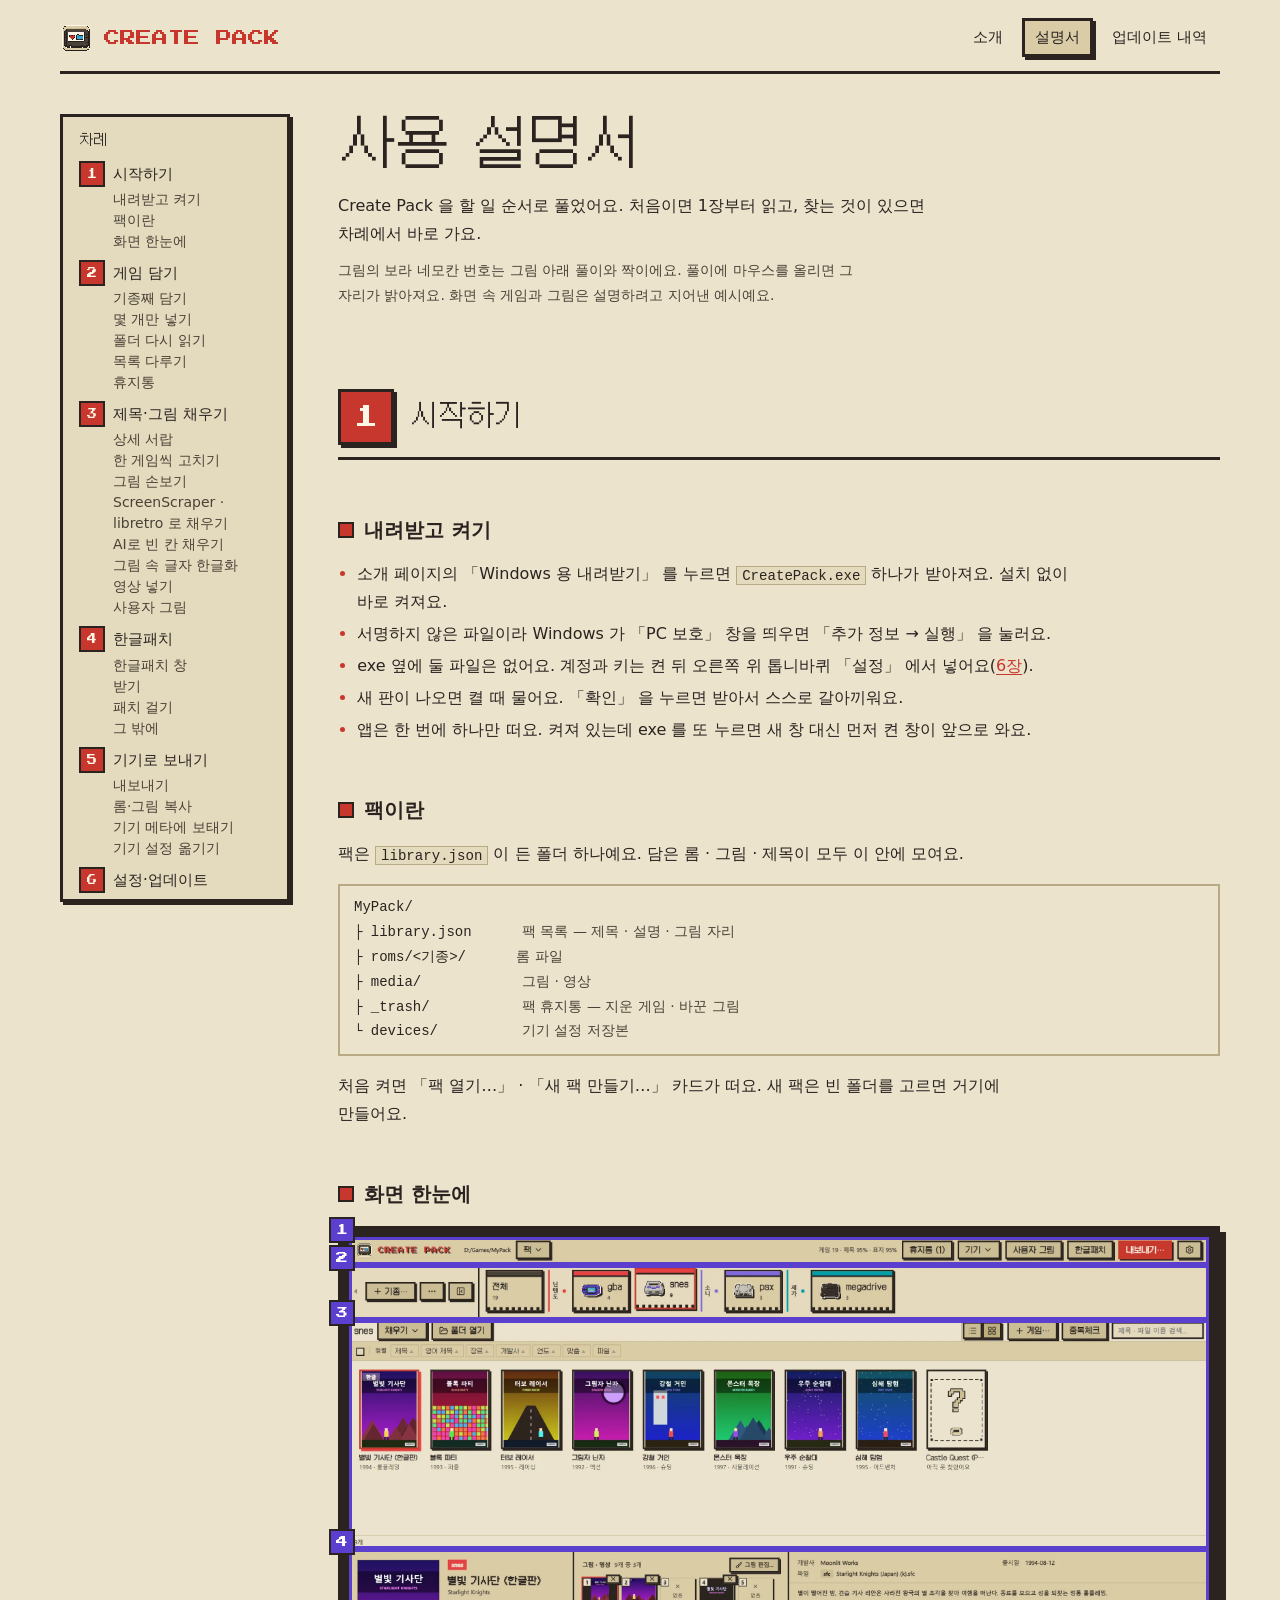
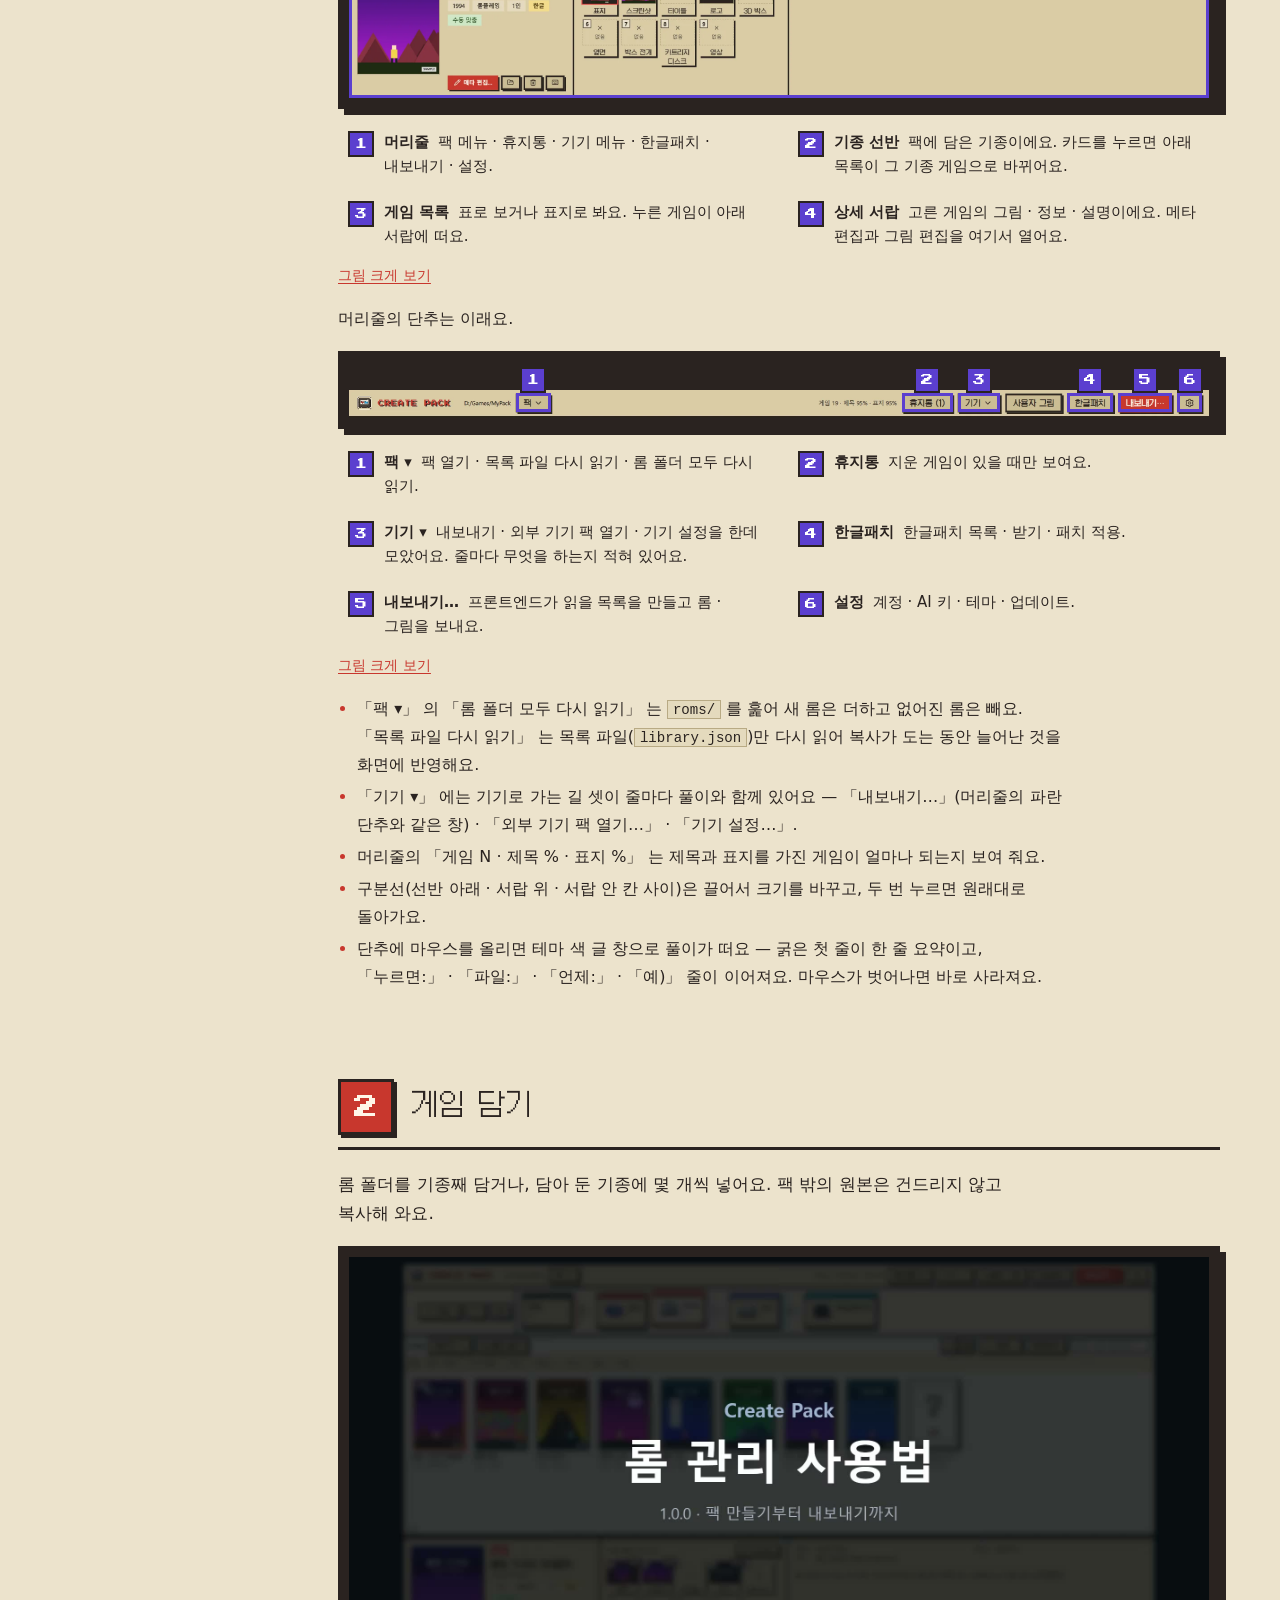
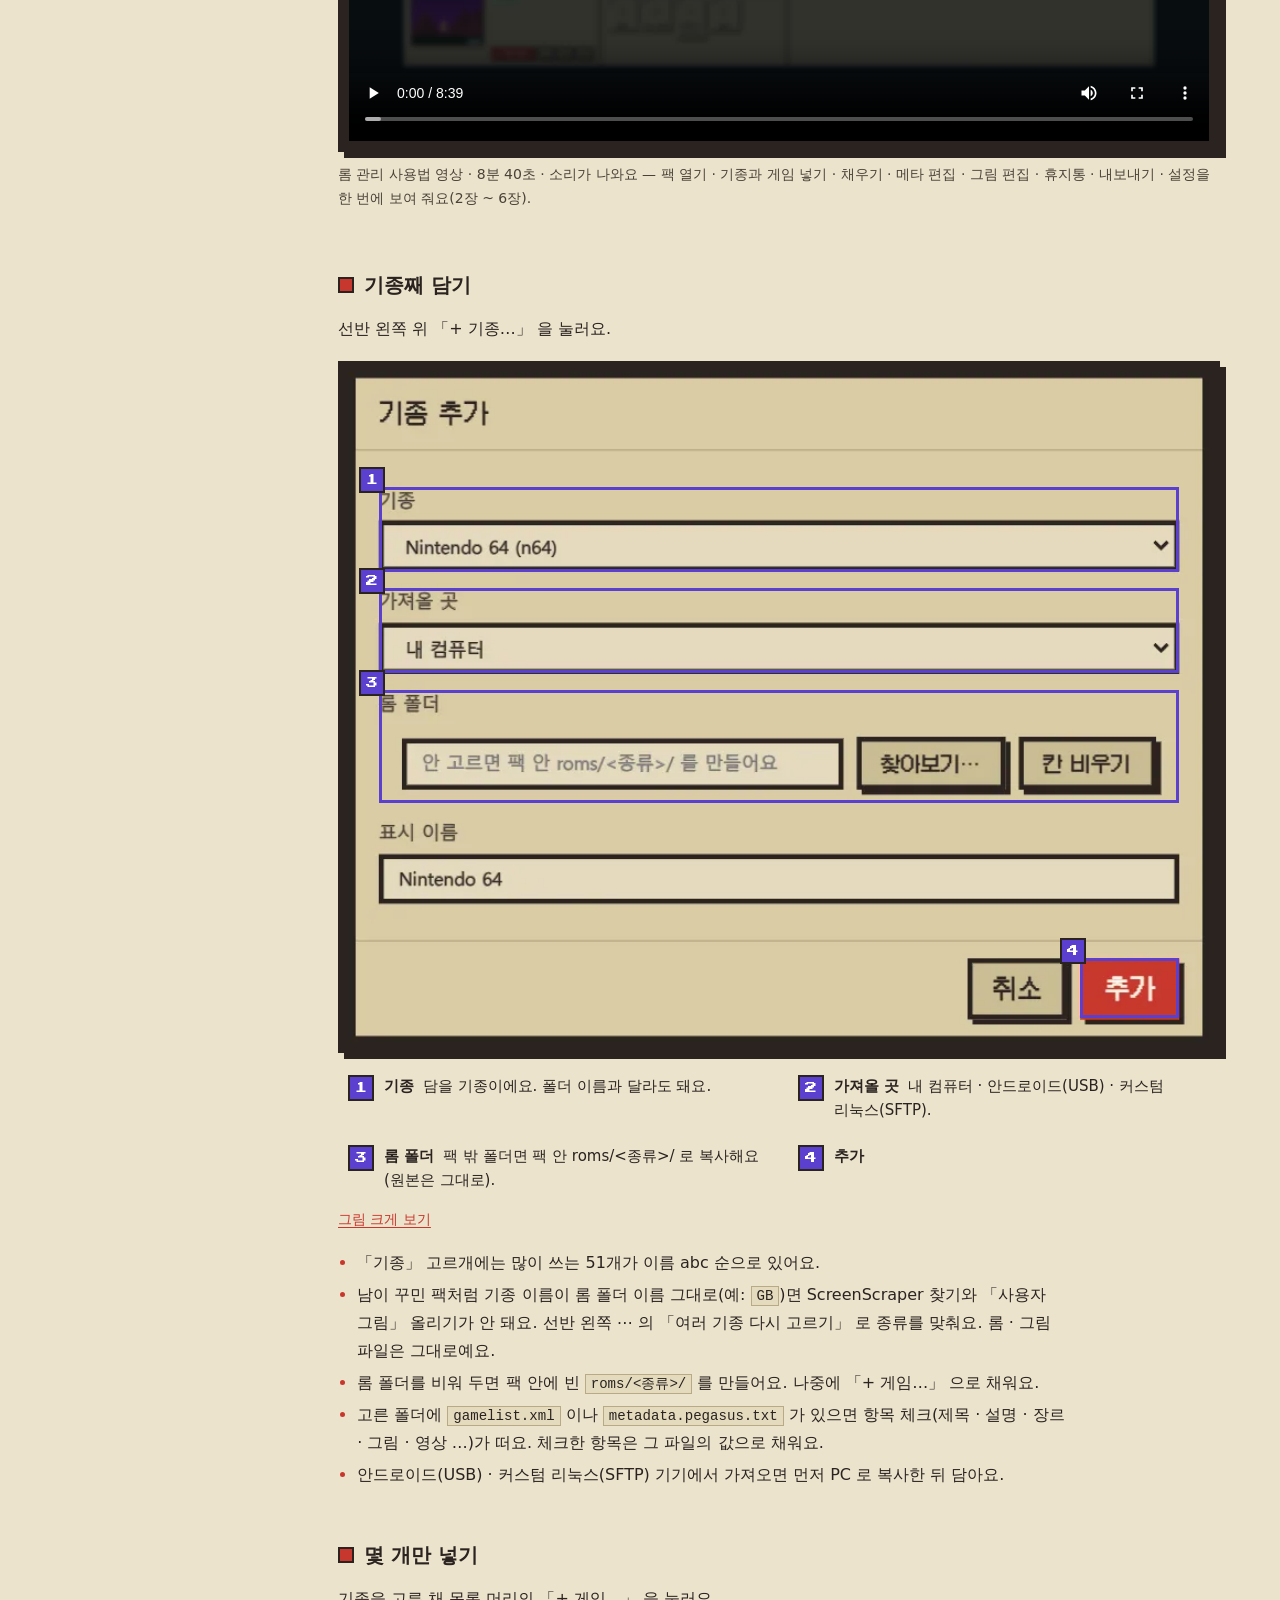
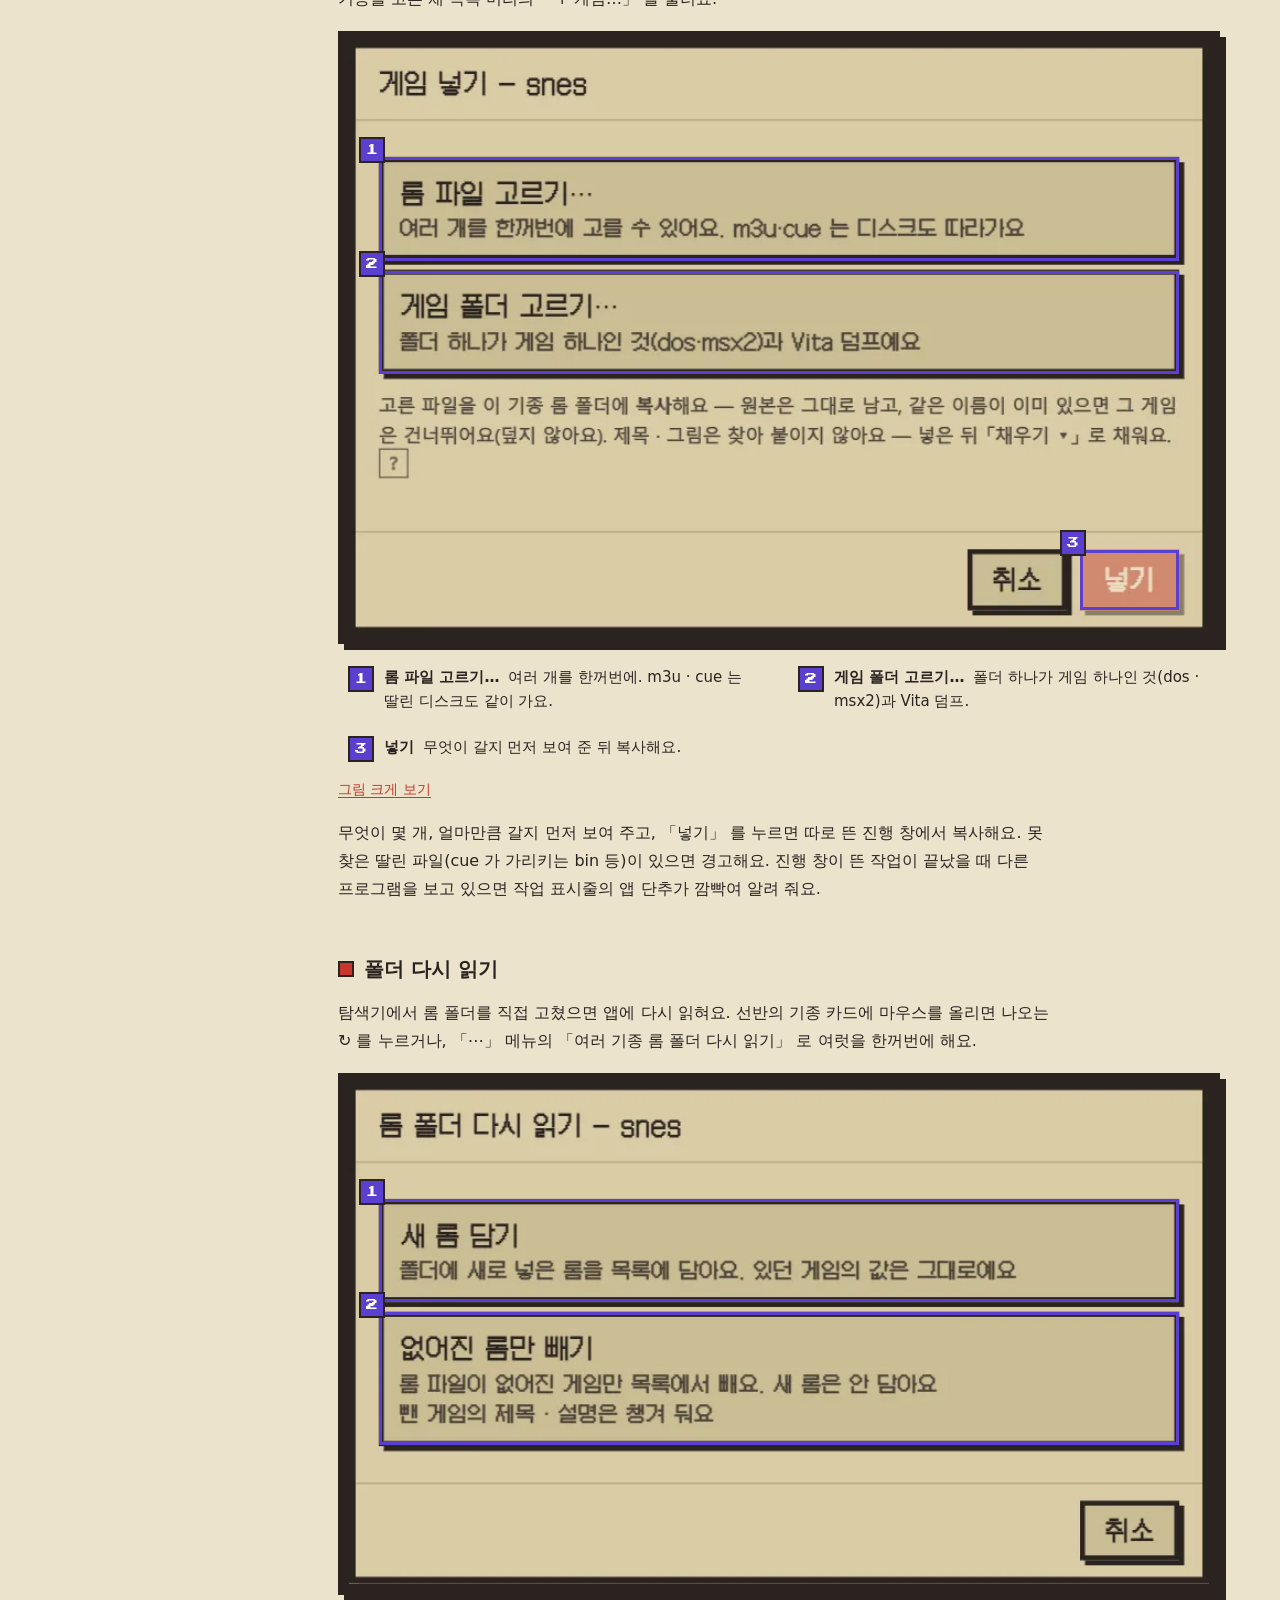
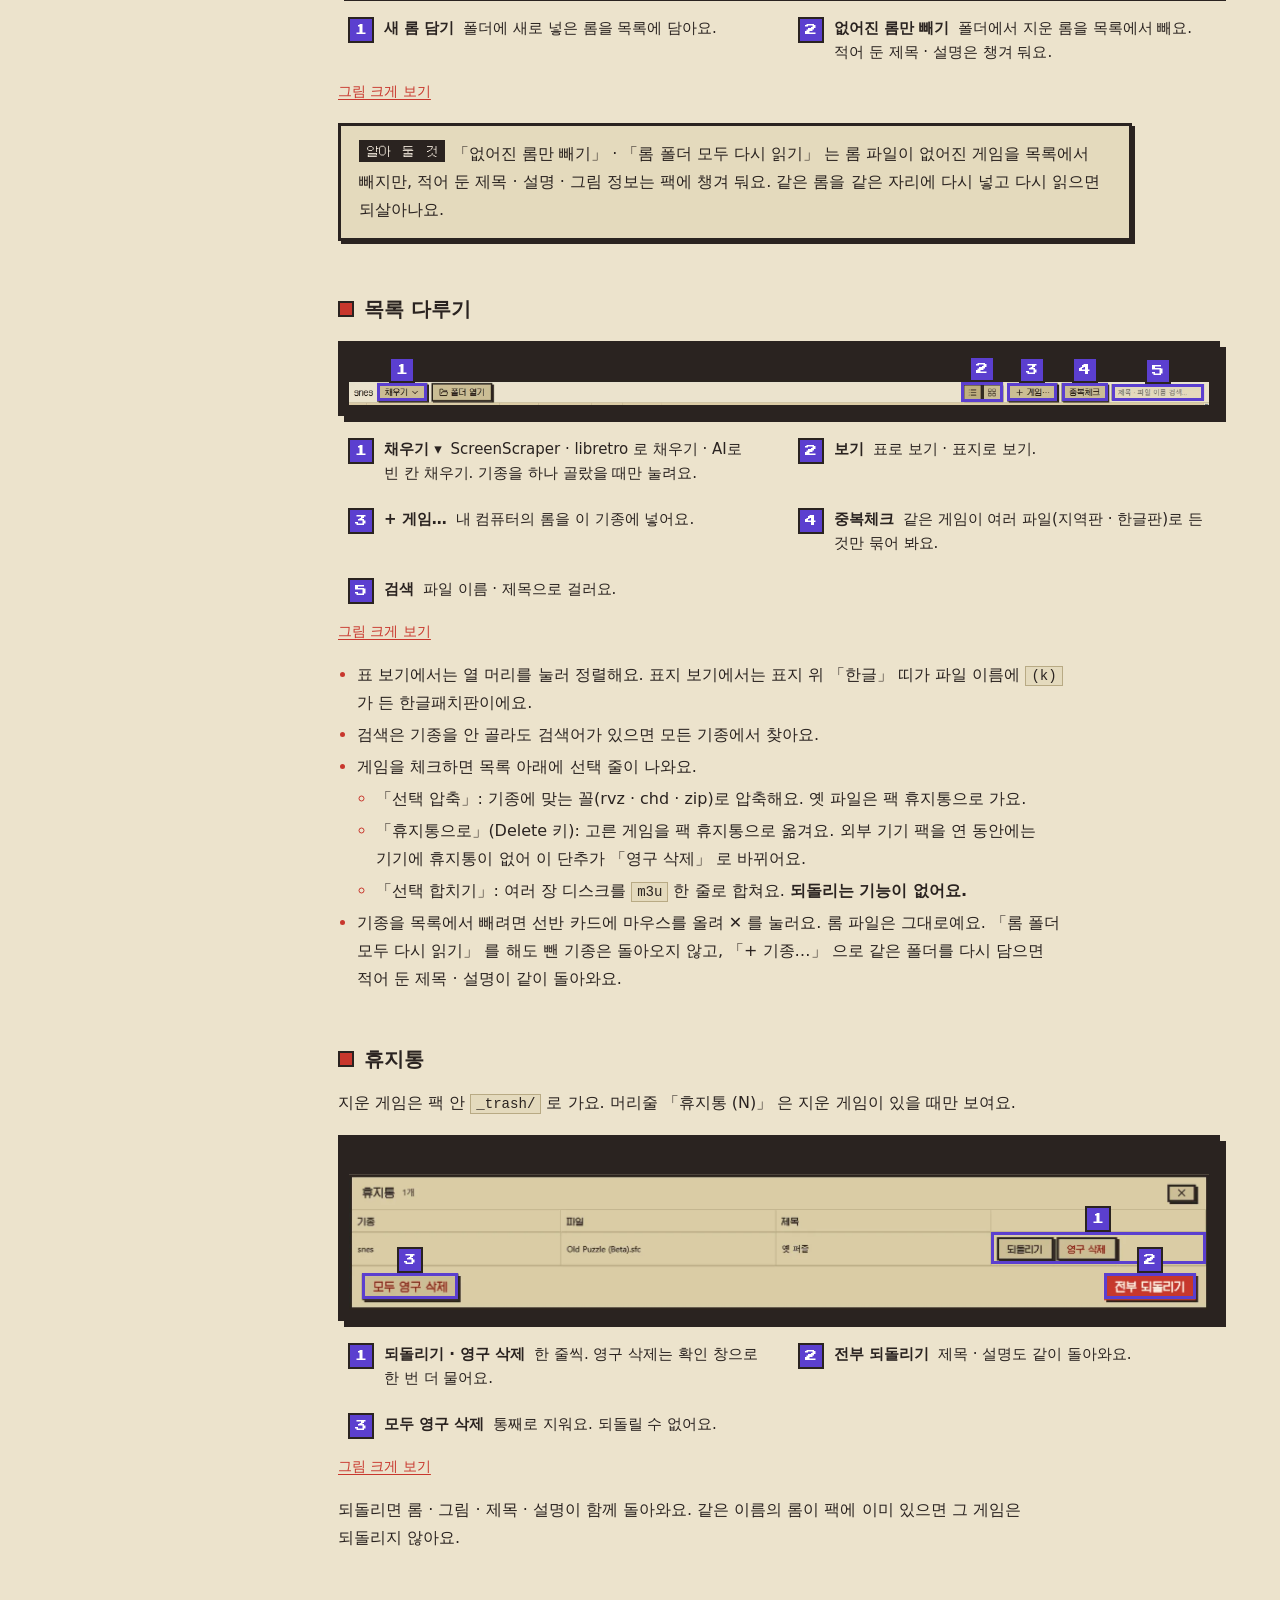
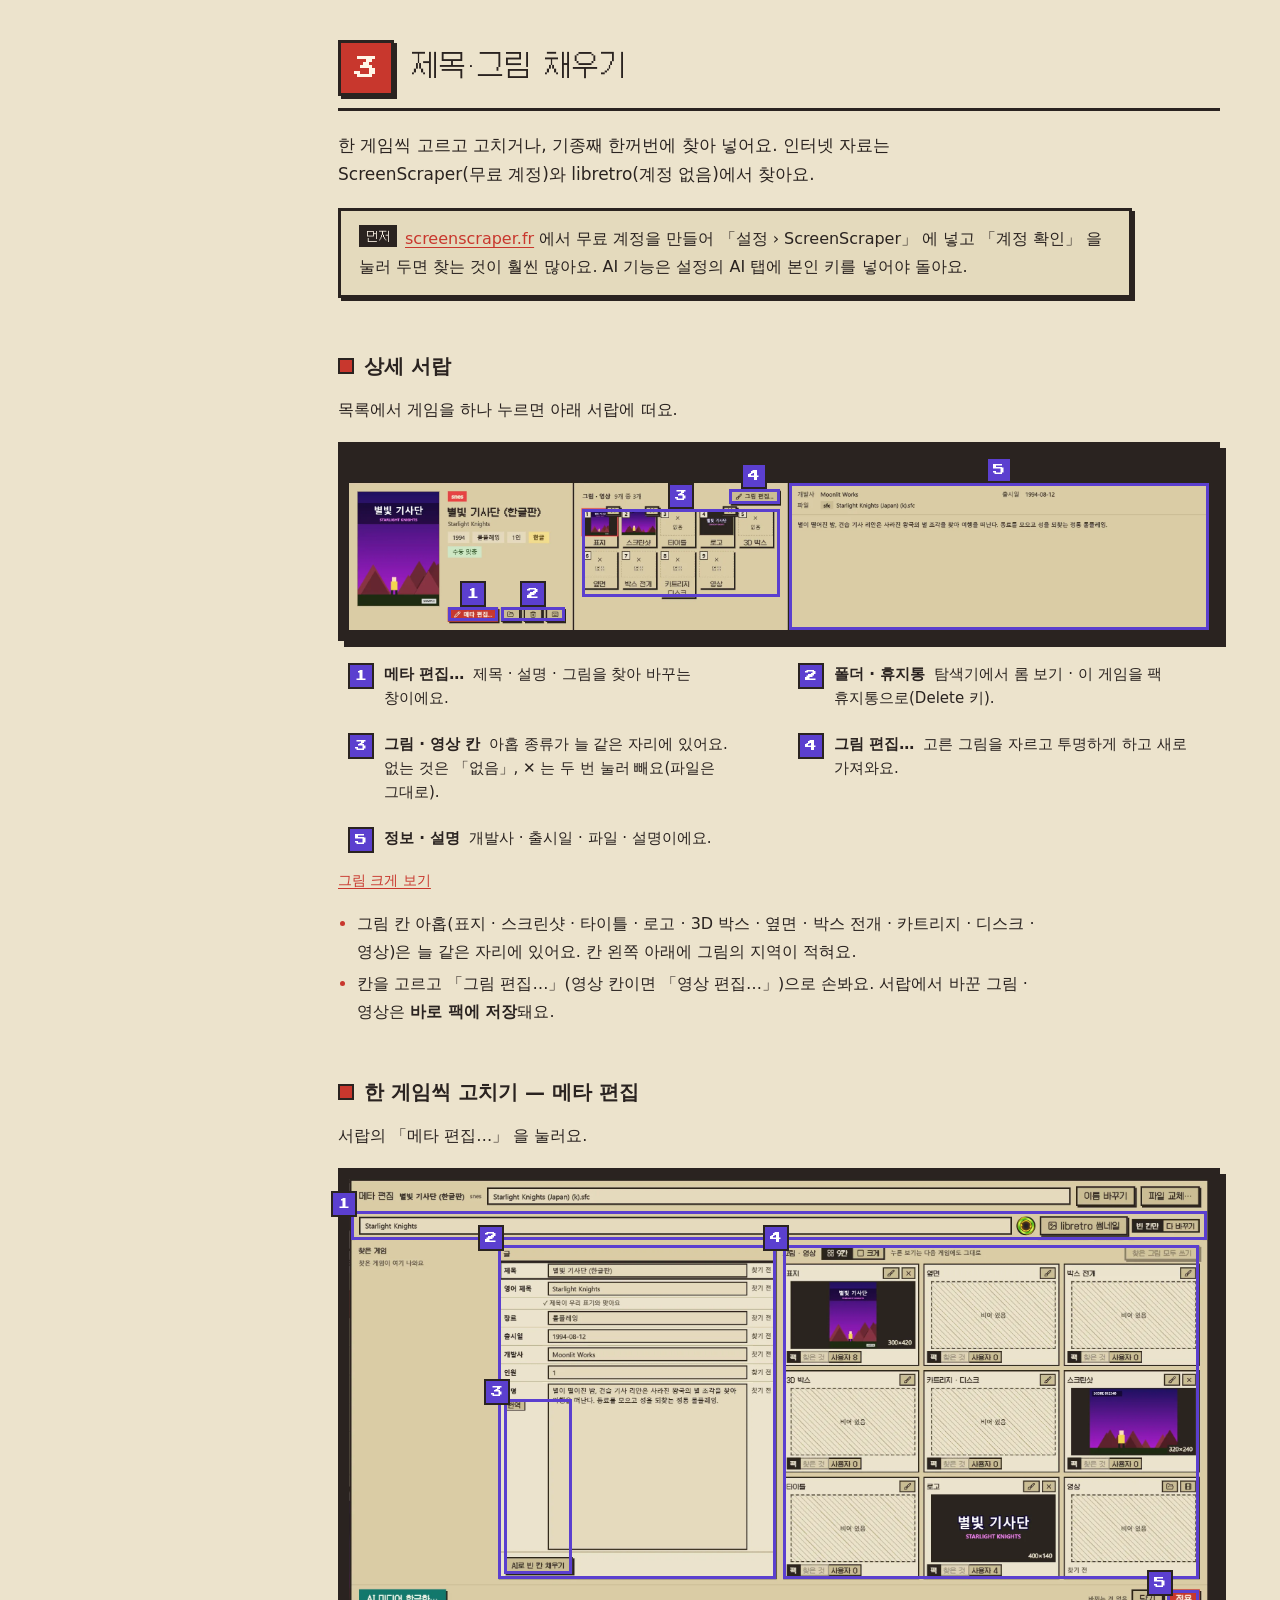
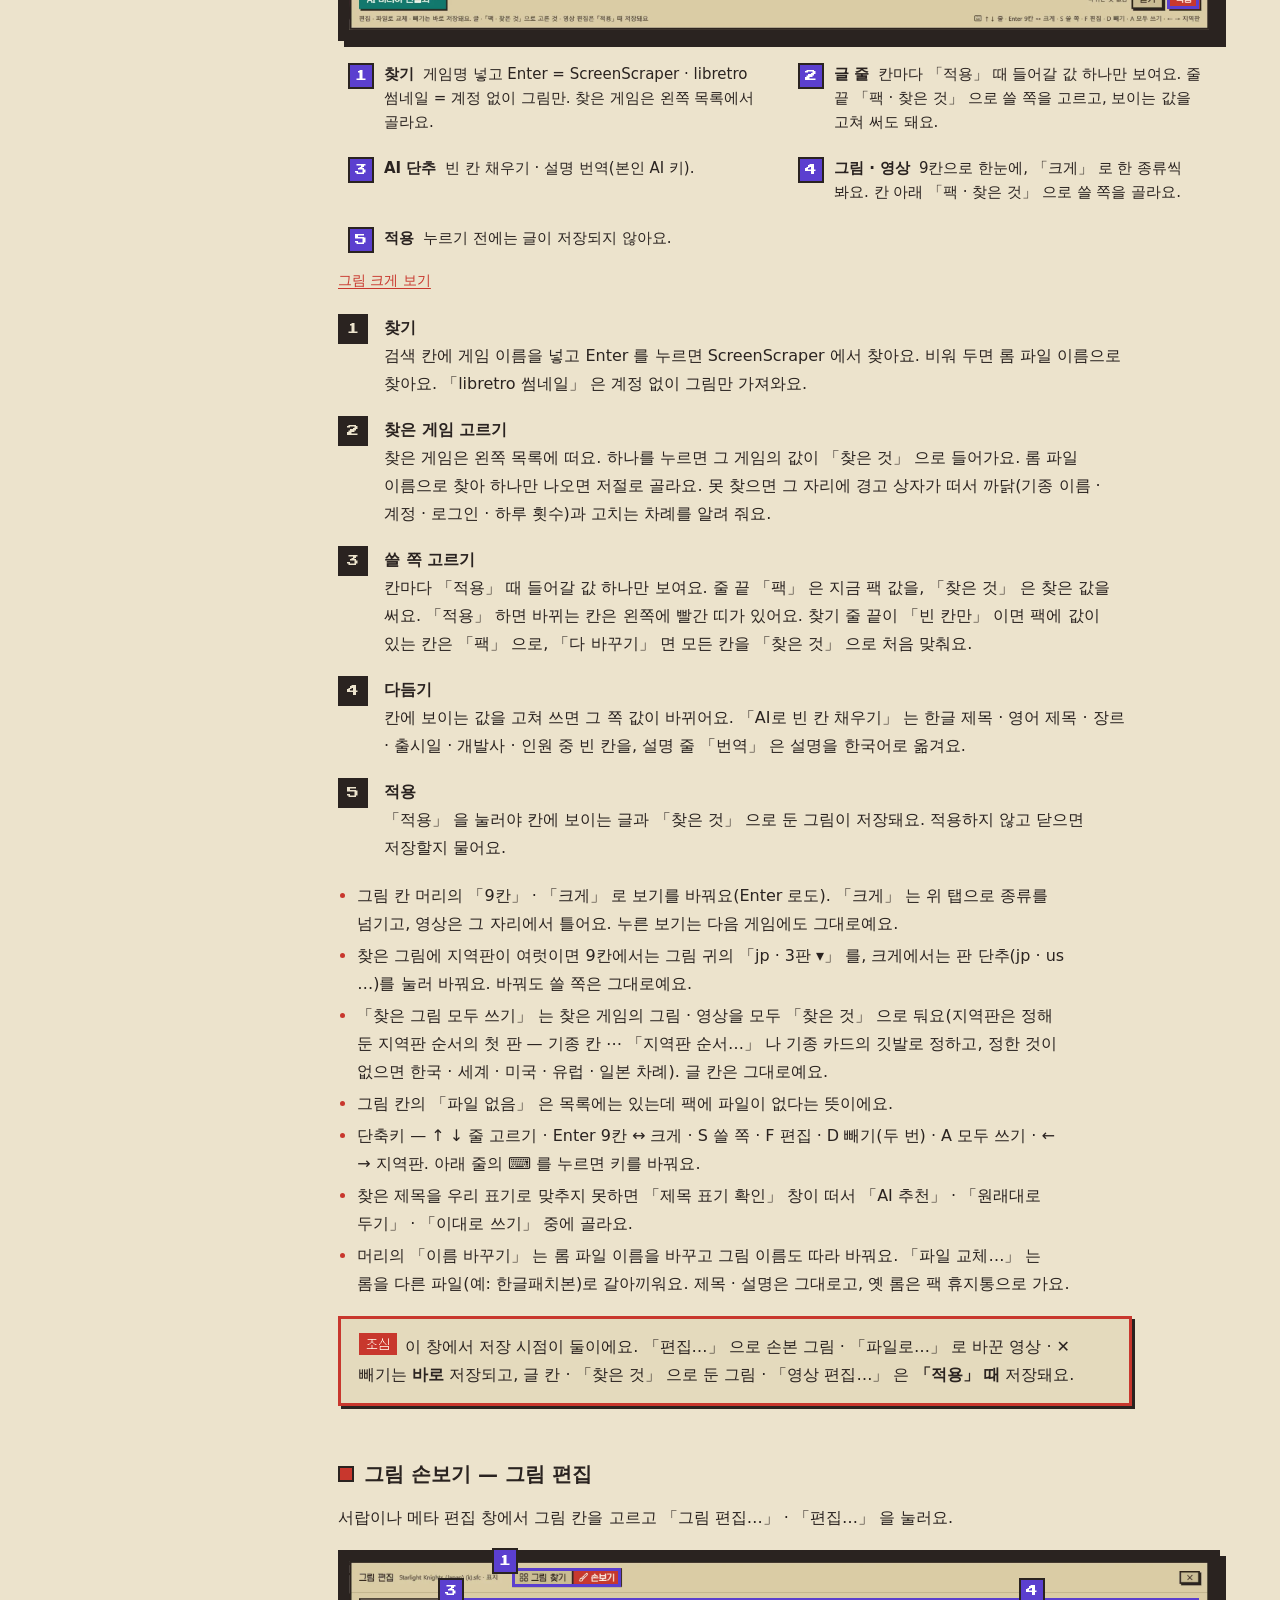
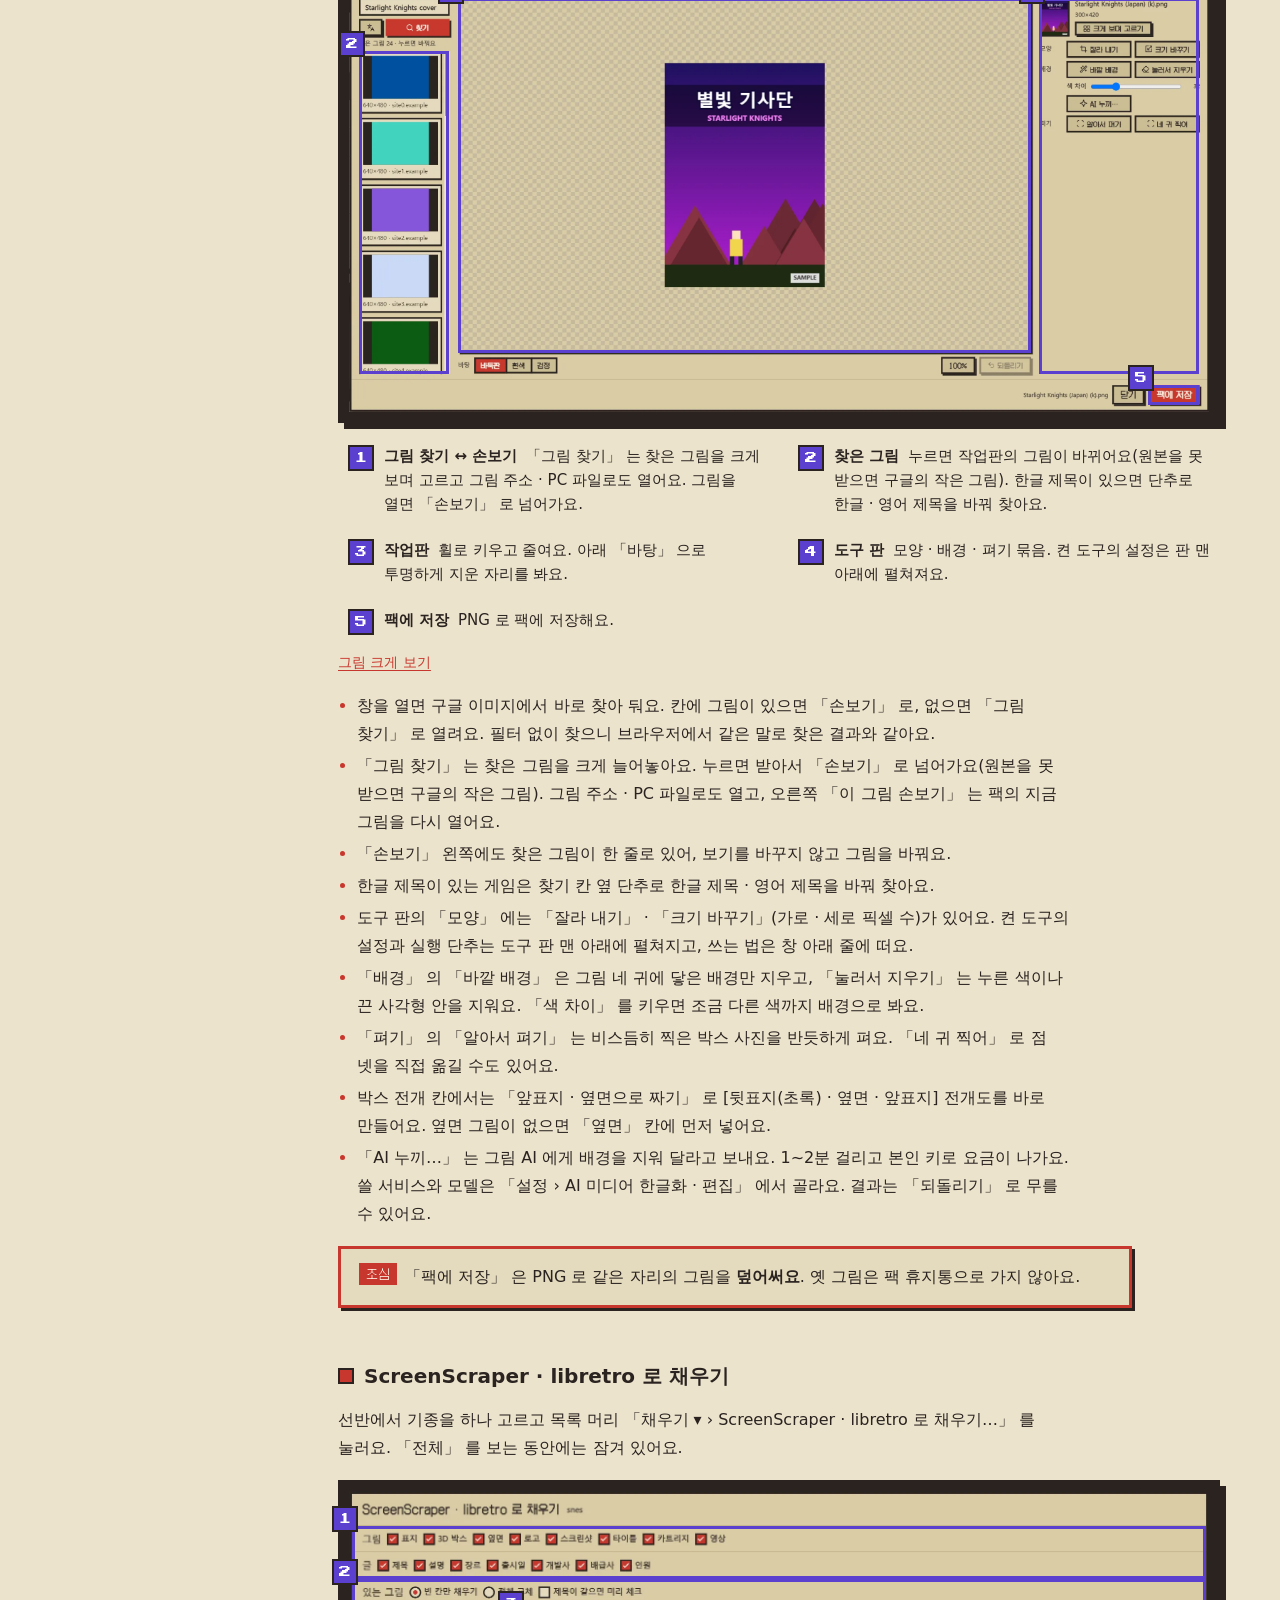
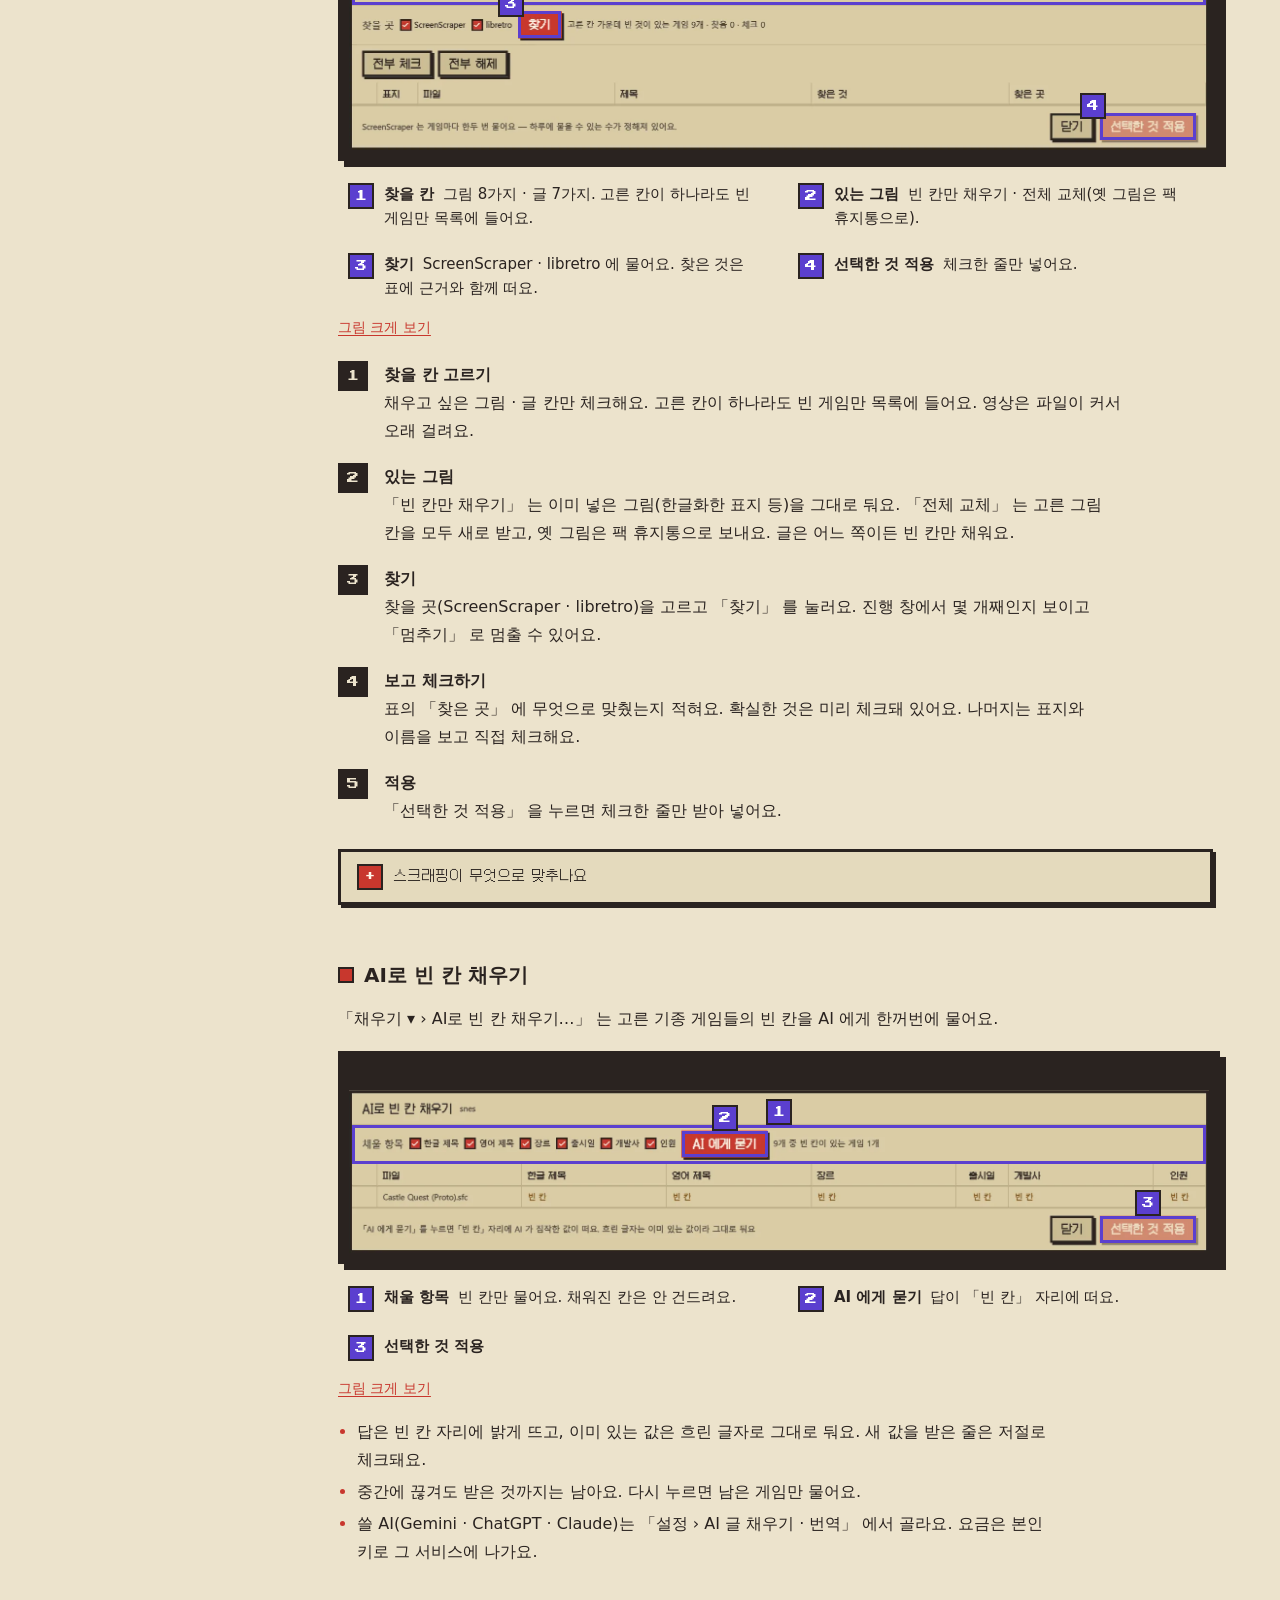
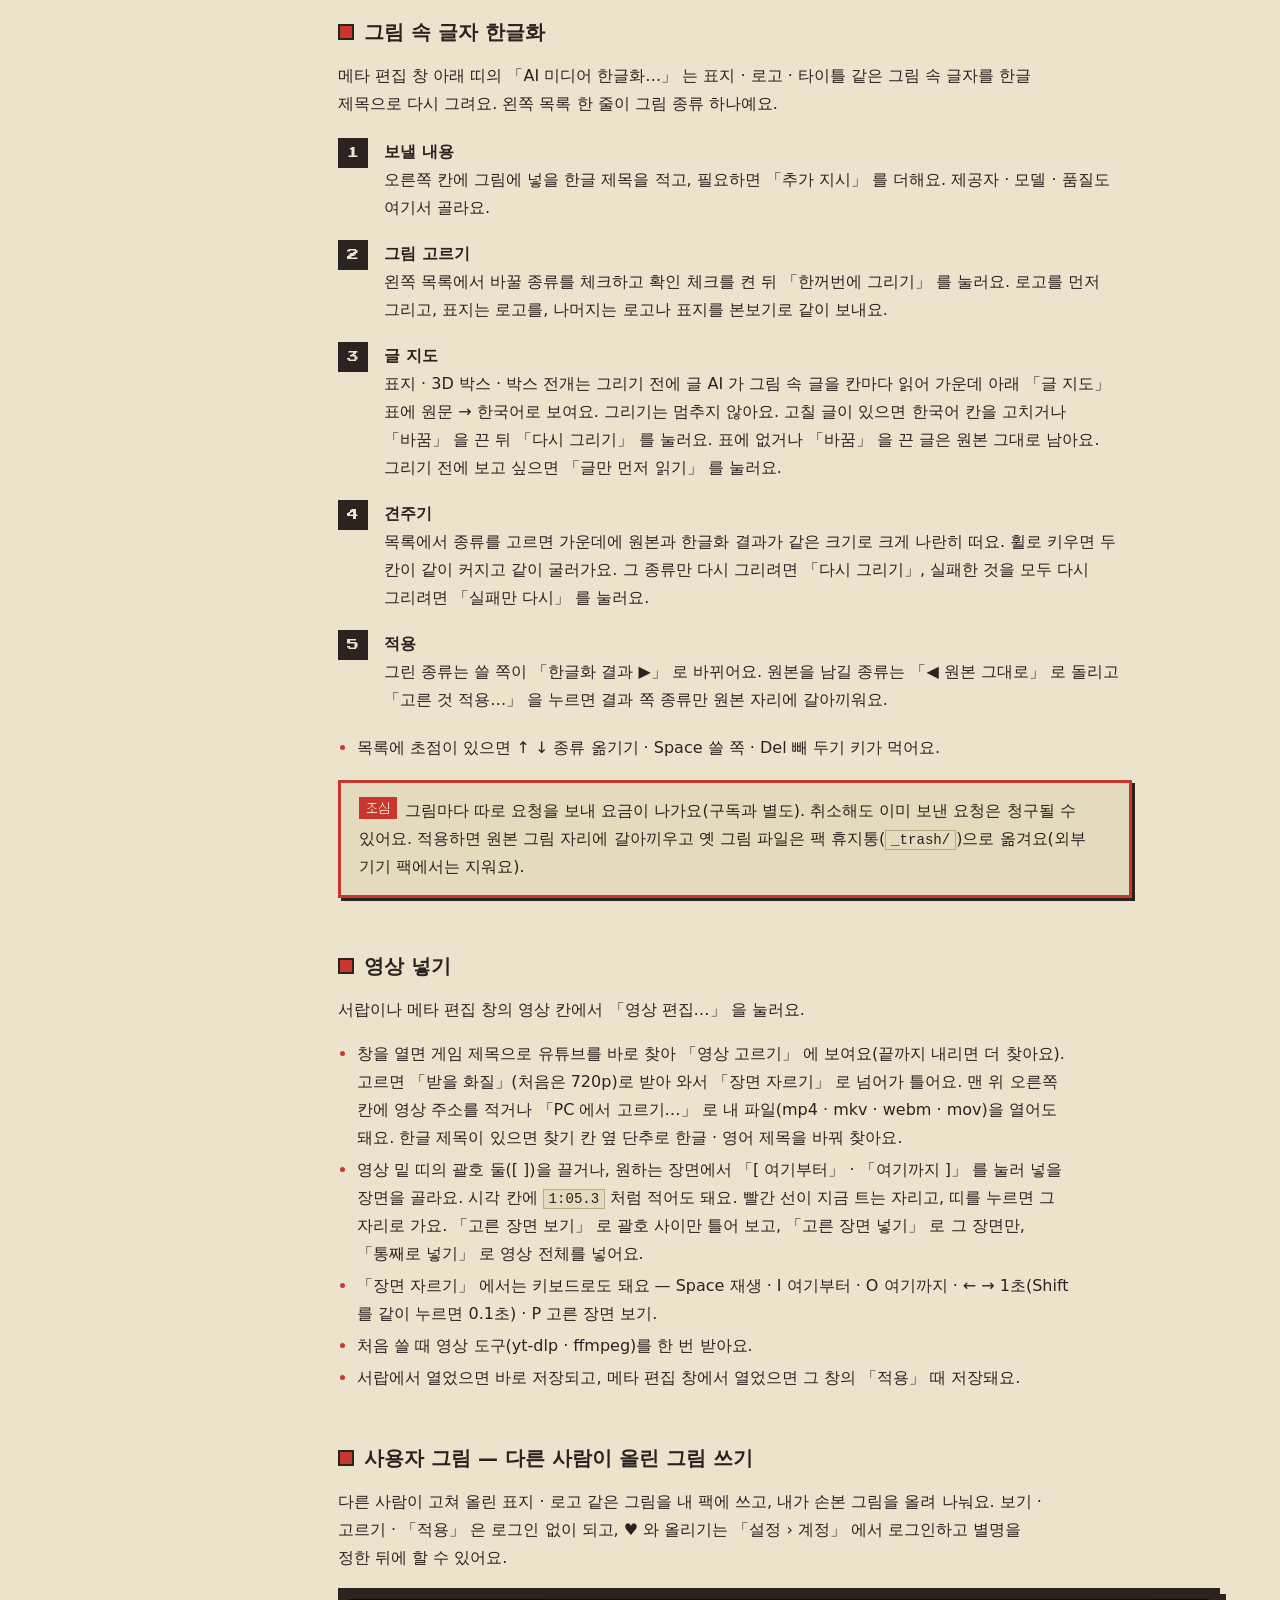
==== commit 264cbcc2: "[Docs] 1.0.3 에 맞춰 설명서와 그림을 다시 만들고 업데이트 내역에 1.0.3 을 더한다" ====
--- a/manual.html
+++ b/manual.html
@@ -149,12 +149,12 @@
 <div class="sec" id="s-screen">
 <h3>화면 한눈에</h3>
 <figure class="fig" id="fig-overview">
-<div class="screen"><div class="stage"><img src="assets/manual/overview.webp" alt="Create Pack 메인 창. 위에 머리줄, 그 아래 기종 카드 선반, 가운데 표지 격자, 아래에 고른 게임의 상세 서랍이 있다." width="1680" height="900"><span class="box" data-n="1" style="--x:0.00%;--y:0.00%;--w:100.00%;--h:6.00%"><span class="num">1</span></span><span class="box" data-n="2" style="--x:0.00%;--y:6.00%;--w:100.00%;--h:11.90%"><span class="num">2</span></span><span class="box" data-n="3" style="--x:0.00%;--y:17.90%;--w:100.00%;--h:49.88%"><span class="num">3</span></span><span class="box" data-n="4" style="--x:0.00%;--y:67.78%;--w:100.00%;--h:32.22%"><span class="num">4</span></span></div></div>
+<div class="screen"><div class="stage"><img src="assets/manual/overview.webp" alt="Create Pack 메인 창. 위에 머리줄, 그 아래 기종 카드 선반, 가운데 표지 격자, 아래에 고른 게임의 상세 서랍이 있다." width="1680" height="900"><span class="box" data-n="1" style="--x:0.00%;--y:0.00%;--w:100.00%;--h:6.00%"><span class="num">1</span></span><span class="box" data-n="2" style="--x:0.00%;--y:6.00%;--w:100.00%;--h:12.00%"><span class="num">2</span></span><span class="box" data-n="3" style="--x:0.00%;--y:18.00%;--w:100.00%;--h:49.78%"><span class="num">3</span></span><span class="box" data-n="4" style="--x:0.00%;--y:67.78%;--w:100.00%;--h:32.22%"><span class="num">4</span></span></div></div>
 <figcaption><ol class="legend"><li data-n="1"><span class="num">1</span><span><b>머리줄</b> 팩 메뉴 · 휴지통 · 기기 메뉴 · 한글패치 · 내보내기 · 설정.</span></li><li data-n="2"><span class="num">2</span><span><b>기종 선반</b> 팩에 담은 기종이에요. 카드를 누르면 아래 목록이 그 기종 게임으로 바뀌어요.</span></li><li data-n="3"><span class="num">3</span><span><b>게임 목록</b> 표로 보거나 표지로 봐요. 누른 게임이 아래 서랍에 떠요.</span></li><li data-n="4"><span class="num">4</span><span><b>상세 서랍</b> 고른 게임의 그림 · 정보 · 설명이에요. 메타 편집과 그림 편집을 여기서 열어요.</span></li></ol><a class="zoom" href="assets/manual/overview.webp" target="_blank" rel="noopener">그림 크게 보기</a></figcaption>
 </figure>
 <p>머리줄의 단추는 이래요.</p>
 <figure class="fig strip" id="fig-header">
-<div class="screen"><div class="stage"><img src="assets/manual/header.webp" alt="머리줄. 왼쪽에 로고와 팩 경로 · 팩 메뉴, 오른쪽에 휴지통 · 기기 메뉴 · 한글패치 · 내보내기 · 설정 단추가 있다." width="1680" height="54" loading="lazy"><span class="box" data-n="1" style="--x:19.39%;--y:13.33%;--w:4.01%;--h:66.48%"><span class="num">1</span></span><span class="box" data-n="2" style="--x:64.49%;--y:13.33%;--w:5.86%;--h:66.48%"><span class="num">2</span></span><span class="box" data-n="3" style="--x:70.94%;--y:13.33%;--w:4.90%;--h:66.48%"><span class="num">3</span></span><span class="box" data-n="4" style="--x:83.61%;--y:13.33%;--w:5.32%;--h:66.48%"><span class="num">4</span></span><span class="box" data-n="5" style="--x:89.53%;--y:13.33%;--w:6.21%;--h:66.48%"><span class="num">5</span></span><span class="box" data-n="6" style="--x:96.35%;--y:13.33%;--w:2.82%;--h:66.48%"><span class="num">6</span></span></div></div>
+<div class="screen"><div class="stage"><img src="assets/manual/header.webp" alt="머리줄. 왼쪽에 로고와 팩 경로 · 팩 메뉴, 오른쪽에 휴지통 · 기기 메뉴 · 한글패치 · 내보내기 · 설정 단추가 있다." width="1680" height="54" loading="lazy"><span class="box" data-n="1" style="--x:19.39%;--y:12.59%;--w:4.05%;--h:67.59%"><span class="num">1</span></span><span class="box" data-n="2" style="--x:64.29%;--y:12.59%;--w:5.89%;--h:67.59%"><span class="num">2</span></span><span class="box" data-n="3" style="--x:70.77%;--y:12.59%;--w:4.94%;--h:67.59%"><span class="num">3</span></span><span class="box" data-n="4" style="--x:83.51%;--y:12.59%;--w:5.36%;--h:67.59%"><span class="num">4</span></span><span class="box" data-n="5" style="--x:89.46%;--y:12.59%;--w:6.25%;--h:67.59%"><span class="num">5</span></span><span class="box" data-n="6" style="--x:96.31%;--y:12.59%;--w:2.86%;--h:67.59%"><span class="num">6</span></span></div></div>
 <figcaption><ol class="legend"><li data-n="1"><span class="num">1</span><span><b>팩 ▾</b> 팩 열기 · 목록 파일 다시 읽기 · 롬 폴더 모두 다시 읽기.</span></li><li data-n="2"><span class="num">2</span><span><b>휴지통</b> 지운 게임이 있을 때만 보여요.</span></li><li data-n="3"><span class="num">3</span><span><b>기기 ▾</b> 내보내기 · 외부 기기 팩 열기 · 기기 설정을 한데 모았어요. 줄마다 무엇을 하는지 적혀 있어요.</span></li><li data-n="4"><span class="num">4</span><span><b>한글패치</b> 한글패치 목록 · 받기 · 패치 적용.</span></li><li data-n="5"><span class="num">5</span><span><b>내보내기…</b> 프론트엔드가 읽을 목록을 만들고 롬 · 그림을 보내요.</span></li><li data-n="6"><span class="num">6</span><span><b>설정</b> 계정 · AI 키 · 테마 · 업데이트.</span></li></ol><a class="zoom" href="assets/manual/header.webp" target="_blank" rel="noopener">그림 크게 보기</a></figcaption>
 </figure>
 <ul>
@@ -178,7 +178,7 @@
 <h3>기종째 담기</h3>
 <p>선반 왼쪽 위 「+ 기종…」 을 눌러요.</p>
 <figure class="fig" id="fig-sysadd">
-<div class="screen"><div class="stage"><img src="assets/manual/sysadd.webp" alt="기종 추가 창. 기종, 가져올 곳, 롬 폴더, 표시 이름 칸과 추가 단추가 있다." width="520" height="400" loading="lazy"><span class="box" data-n="1" style="--x:3.38%;--y:17.25%;--w:93.21%;--h:12.57%"><span class="num">1</span></span><span class="box" data-n="2" style="--x:3.38%;--y:32.33%;--w:93.21%;--h:12.58%"><span class="num">2</span></span><span class="box" data-n="3" style="--x:3.38%;--y:47.40%;--w:93.21%;--h:16.98%"><span class="num">3</span></span><span class="box" data-n="4" style="--x:85.17%;--y:87.70%;--w:11.42%;--h:8.97%"><span class="num">4</span></span></div></div>
+<div class="screen"><div class="stage"><img src="assets/manual/sysadd.webp" alt="기종 추가 창. 기종, 가져올 곳, 롬 폴더, 표시 이름 칸과 추가 단추가 있다." width="520" height="406" loading="lazy"><span class="box" data-n="1" style="--x:3.46%;--y:17.12%;--w:93.08%;--h:12.68%"><span class="num">1</span></span><span class="box" data-n="2" style="--x:3.46%;--y:32.27%;--w:93.08%;--h:12.68%"><span class="num">2</span></span><span class="box" data-n="3" style="--x:3.46%;--y:47.41%;--w:93.08%;--h:16.87%"><span class="num">3</span></span><span class="box" data-n="4" style="--x:85.00%;--y:87.44%;--w:11.54%;--h:8.99%"><span class="num">4</span></span></div></div>
 <figcaption><ol class="legend"><li data-n="1"><span class="num">1</span><span><b>기종</b> 담을 기종이에요. 폴더 이름과 달라도 돼요.</span></li><li data-n="2"><span class="num">2</span><span><b>가져올 곳</b> 내 컴퓨터 · 안드로이드(USB) · 커스텀 리눅스(SFTP).</span></li><li data-n="3"><span class="num">3</span><span><b>롬 폴더</b> 팩 밖 폴더면 팩 안 roms/&lt;종류&gt;/ 로 복사해요(원본은 그대로).</span></li><li data-n="4"><span class="num">4</span><span><b>추가</b></span></li></ol><a class="zoom" href="assets/manual/sysadd.webp" target="_blank" rel="noopener">그림 크게 보기</a></figcaption>
 </figure>
 <ul>
@@ -194,7 +194,7 @@
 <h3>몇 개만 넣기</h3>
 <p>기종을 고른 채 목록 머리의 「+ 게임…」 을 눌러요.</p>
 <figure class="fig" id="fig-addgame">
-<div class="screen"><div class="stage"><img src="assets/manual/addgame.webp" alt="게임 넣기 창. 롬 파일 고르기와 게임 폴더 고르기 단추, 넣기 단추가 있다." width="520" height="354" loading="lazy"><span class="box" data-n="1" style="--x:3.38%;--y:19.49%;--w:93.21%;--h:17.49%"><span class="num">1</span></span><span class="box" data-n="2" style="--x:3.38%;--y:38.70%;--w:93.21%;--h:17.49%"><span class="num">2</span></span><span class="box" data-n="3" style="--x:85.17%;--y:86.10%;--w:11.42%;--h:10.14%"><span class="num">3</span></span></div></div>
+<div class="screen"><div class="stage"><img src="assets/manual/addgame.webp" alt="게임 넣기 창. 롬 파일 고르기와 게임 폴더 고르기 단추, 넣기 단추가 있다." width="520" height="357" loading="lazy"><span class="box" data-n="1" style="--x:3.46%;--y:19.47%;--w:93.08%;--h:17.51%"><span class="num">1</span></span><span class="box" data-n="2" style="--x:3.46%;--y:38.66%;--w:93.08%;--h:17.51%"><span class="num">2</span></span><span class="box" data-n="3" style="--x:85.00%;--y:85.91%;--w:11.54%;--h:10.22%"><span class="num">3</span></span></div></div>
 <figcaption><ol class="legend"><li data-n="1"><span class="num">1</span><span><b>롬 파일 고르기…</b> 여러 개를 한꺼번에. m3u · cue 는 딸린 디스크도 같이 가요.</span></li><li data-n="2"><span class="num">2</span><span><b>게임 폴더 고르기…</b> 폴더 하나가 게임 하나인 것(dos · msx2)과 Vita 덤프.</span></li><li data-n="3"><span class="num">3</span><span><b>넣기</b> 무엇이 갈지 먼저 보여 준 뒤 복사해요.</span></li></ol><a class="zoom" href="assets/manual/addgame.webp" target="_blank" rel="noopener">그림 크게 보기</a></figcaption>
 </figure>
 <p>무엇이 몇 개, 얼마만큼 갈지 먼저 보여 주고, 「넣기」 를 누르면 따로 뜬 진행 창에서 복사해요. 못 찾은 딸린 파일(cue 가 가리키는 bin 등)이 있으면 경고해요. 진행 창이 뜬 작업이 끝났을 때 다른 프로그램을 보고 있으면 작업 표시줄의 앱 단추가 깜빡여 알려 줘요.</p>
@@ -204,7 +204,7 @@
 <h3>폴더 다시 읽기</h3>
 <p>탐색기에서 롬 폴더를 직접 고쳤으면 앱에 다시 읽혀요. 선반의 기종 카드에 마우스를 올리면 나오는 ↻ 를 누르거나, 「⋯」 메뉴의 「여러 기종 롬 폴더 다시 읽기」 로 여럿을 한꺼번에 해요.</p>
 <figure class="fig" id="fig-rescan">
-<div class="screen"><div class="stage"><img src="assets/manual/rescan.webp" alt="롬 폴더 다시 읽기 창. 새 롬 담기와 없어진 롬만 빼기 단추가 있다." width="520" height="299" loading="lazy"><span class="box" data-n="1" style="--x:3.38%;--y:23.08%;--w:93.21%;--h:20.70%"><span class="num">1</span></span><span class="box" data-n="2" style="--x:3.38%;--y:45.82%;--w:93.21%;--h:26.72%"><span class="num">2</span></span></div></div>
+<div class="screen"><div class="stage"><img src="assets/manual/rescan.webp" alt="롬 폴더 다시 읽기 창. 새 롬 담기와 없어진 롬만 빼기 단추가 있다." width="520" height="302" loading="lazy"><span class="box" data-n="1" style="--x:3.46%;--y:23.01%;--w:93.08%;--h:20.70%"><span class="num">1</span></span><span class="box" data-n="2" style="--x:3.46%;--y:45.70%;--w:93.08%;--h:26.66%"><span class="num">2</span></span></div></div>
 <figcaption><ol class="legend"><li data-n="1"><span class="num">1</span><span><b>새 롬 담기</b> 폴더에 새로 넣은 롬을 목록에 담아요.</span></li><li data-n="2"><span class="num">2</span><span><b>없어진 롬만 빼기</b> 폴더에서 지운 롬을 목록에서 빼요. 적어 둔 제목 · 설명은 챙겨 둬요.</span></li></ol><a class="zoom" href="assets/manual/rescan.webp" target="_blank" rel="noopener">그림 크게 보기</a></figcaption>
 </figure>
 <div class="note"><b>알아 둘 것</b>「없어진 롬만 빼기」 · 「롬 폴더 모두 다시 읽기」 는 롬 파일이 없어진 게임을 목록에서 빼지만, 적어 둔 제목 · 설명 · 그림 정보는 팩에 챙겨 둬요. 같은 롬을 같은 자리에 다시 넣고 다시 읽으면 되살아나요.</div>
@@ -213,7 +213,7 @@
 <div class="sec" id="s-list">
 <h3>목록 다루기</h3>
 <figure class="fig strip" id="fig-list-head">
-<div class="screen"><div class="stage"><img src="assets/manual/list-head.webp" alt="게임 목록 머리. 채우기 메뉴, 보기 전환, 게임 추가, 중복체크, 검색 칸이 있다." width="1680" height="50" loading="lazy"><span class="box" data-n="1" style="--x:3.27%;--y:13.20%;--w:5.80%;--h:71.80%"><span class="num">1</span></span><span class="box" data-n="2" style="--x:71.34%;--y:11.40%;--w:4.80%;--h:75.40%"><span class="num">2</span></span><span class="box" data-n="3" style="--x:76.61%;--y:13.20%;--w:5.80%;--h:71.80%"><span class="num">3</span></span><span class="box" data-n="4" style="--x:82.89%;--y:13.20%;--w:5.32%;--h:71.80%"><span class="num">4</span></span><span class="box" data-n="5" style="--x:88.69%;--y:16.20%;--w:10.71%;--h:65.80%"><span class="num">5</span></span></div></div>
+<div class="screen"><div class="stage"><img src="assets/manual/list-head.webp" alt="게임 목록 머리. 채우기 메뉴, 보기 전환, 게임 추가, 중복체크, 검색 칸이 있다." width="1680" height="50" loading="lazy"><span class="box" data-n="1" style="--x:3.27%;--y:12.60%;--w:5.83%;--h:73.00%"><span class="num">1</span></span><span class="box" data-n="2" style="--x:71.19%;--y:10.60%;--w:4.88%;--h:77.00%"><span class="num">2</span></span><span class="box" data-n="3" style="--x:76.55%;--y:12.60%;--w:5.83%;--h:73.00%"><span class="num">3</span></span><span class="box" data-n="4" style="--x:82.86%;--y:12.60%;--w:5.36%;--h:73.00%"><span class="num">4</span></span><span class="box" data-n="5" style="--x:88.69%;--y:15.60%;--w:10.71%;--h:67.00%"><span class="num">5</span></span></div></div>
 <figcaption><ol class="legend"><li data-n="1"><span class="num">1</span><span><b>채우기 ▾</b> ScreenScraper · libretro 로 채우기 · AI로 빈 칸 채우기. 기종을 하나 골랐을 때만 눌려요.</span></li><li data-n="2"><span class="num">2</span><span><b>보기</b> 표로 보기 · 표지로 보기.</span></li><li data-n="3"><span class="num">3</span><span><b>+ 게임…</b> 내 컴퓨터의 롬을 이 기종에 넣어요.</span></li><li data-n="4"><span class="num">4</span><span><b>중복체크</b> 같은 게임이 여러 파일(지역판 · 한글판)로 든 것만 묶어 봐요.</span></li><li data-n="5"><span class="num">5</span><span><b>검색</b> 파일 이름 · 제목으로 걸러요.</span></li></ol><a class="zoom" href="assets/manual/list-head.webp" target="_blank" rel="noopener">그림 크게 보기</a></figcaption>
 </figure>
 <ul>
@@ -234,7 +234,7 @@
 <h3>휴지통</h3>
 <p>지운 게임은 팩 안 <code>_trash/</code> 로 가요. 머리줄 「휴지통 (N)」 은 지운 게임이 있을 때만 보여요.</p>
 <figure class="fig strip" id="fig-trash">
-<div class="screen"><div class="stage"><img src="assets/manual/trash.webp" alt="휴지통 창. 지운 게임 표와 줄마다 되돌리기 · 영구 삭제, 아래에 전부 되돌리기와 모두 영구 삭제 단추가 있다." width="1180" height="184" loading="lazy"><span class="box" data-n="1" style="--x:74.64%;--y:42.61%;--w:25.01%;--h:24.08%"><span class="num">1</span></span><span class="box" data-n="2" style="--x:87.87%;--y:72.88%;--w:10.63%;--h:19.51%"><span class="num">2</span></span><span class="box" data-n="3" style="--x:1.49%;--y:72.88%;--w:11.14%;--h:19.51%"><span class="num">3</span></span></div></div>
+<div class="screen"><div class="stage"><img src="assets/manual/trash.webp" alt="휴지통 창. 지운 게임 표와 줄마다 되돌리기 · 영구 삭제, 아래에 전부 되돌리기와 모두 영구 삭제 단추가 있다." width="1180" height="187" loading="lazy"><span class="box" data-n="1" style="--x:74.61%;--y:42.51%;--w:25.01%;--h:24.06%"><span class="num">1</span></span><span class="box" data-n="2" style="--x:87.80%;--y:72.73%;--w:10.68%;--h:19.52%"><span class="num">2</span></span><span class="box" data-n="3" style="--x:1.53%;--y:72.73%;--w:11.19%;--h:19.52%"><span class="num">3</span></span></div></div>
 <figcaption><ol class="legend"><li data-n="1"><span class="num">1</span><span><b>되돌리기 · 영구 삭제</b> 한 줄씩. 영구 삭제는 확인 창으로 한 번 더 물어요.</span></li><li data-n="2"><span class="num">2</span><span><b>전부 되돌리기</b> 제목 · 설명도 같이 돌아와요.</span></li><li data-n="3"><span class="num">3</span><span><b>모두 영구 삭제</b> 통째로 지워요. 되돌릴 수 없어요.</span></li></ol><a class="zoom" href="assets/manual/trash.webp" target="_blank" rel="noopener">그림 크게 보기</a></figcaption>
 </figure>
 <p>되돌리면 롬 · 그림 · 제목 · 설명이 함께 돌아와요. 같은 이름의 롬이 팩에 이미 있으면 그 게임은 되돌리지 않아요.</p>
@@ -251,7 +251,7 @@
 <h3>상세 서랍</h3>
 <p>목록에서 게임을 하나 누르면 아래 서랍에 떠요.</p>
 <figure class="fig strip" id="fig-drawer">
-<div class="screen"><div class="stage"><img src="assets/manual/drawer.webp" alt="상세 서랍. 큰 표지와 제목, 메타 편집 단추, 그림 · 영상 아홉 칸, 개발사 · 출시일 · 설명이 있다." width="1680" height="290" loading="lazy"><span class="box" data-n="1" style="--x:11.65%;--y:84.86%;--w:5.81%;--h:9.62%"><span class="num">1</span></span><span class="box" data-n="2" style="--x:17.82%;--y:84.86%;--w:7.26%;--h:9.62%"><span class="num">2</span></span><span class="box" data-n="3" style="--x:27.14%;--y:18.48%;--w:22.93%;--h:59.31%"><span class="num">3</span></span><span class="box" data-n="4" style="--x:44.26%;--y:5.38%;--w:5.81%;--h:9.62%"><span class="num">4</span></span><span class="box" data-n="5" style="--x:51.19%;--y:1.24%;--w:48.81%;--h:98.76%"><span class="num">5</span></span></div></div>
+<div class="screen"><div class="stage"><img src="assets/manual/drawer.webp" alt="상세 서랍. 큰 표지와 제목, 메타 편집 단추, 그림 · 영상 아홉 칸, 개발사 · 출시일 · 설명이 있다." width="1680" height="290" loading="lazy"><span class="box" data-n="1" style="--x:11.50%;--y:84.66%;--w:5.85%;--h:9.83%"><span class="num">1</span></span><span class="box" data-n="2" style="--x:17.70%;--y:84.66%;--w:7.36%;--h:9.83%"><span class="num">2</span></span><span class="box" data-n="3" style="--x:27.14%;--y:18.79%;--w:22.92%;--h:59.31%"><span class="num">3</span></span><span class="box" data-n="4" style="--x:44.21%;--y:5.52%;--w:5.85%;--h:9.83%"><span class="num">4</span></span><span class="box" data-n="5" style="--x:51.19%;--y:1.38%;--w:48.81%;--h:98.62%"><span class="num">5</span></span></div></div>
 <figcaption><ol class="legend"><li data-n="1"><span class="num">1</span><span><b>메타 편집…</b> 제목 · 설명 · 그림을 찾아 바꾸는 창이에요.</span></li><li data-n="2"><span class="num">2</span><span><b>폴더 · 휴지통</b> 탐색기에서 롬 보기 · 이 게임을 팩 휴지통으로(Delete 키).</span></li><li data-n="3"><span class="num">3</span><span><b>그림 · 영상 칸</b> 아홉 종류가 늘 같은 자리에 있어요. 없는 것은 「없음」, ✕ 는 두 번 눌러 빼요(파일은 그대로).</span></li><li data-n="4"><span class="num">4</span><span><b>그림 편집…</b> 고른 그림을 자르고 투명하게 하고 새로 가져와요.</span></li><li data-n="5"><span class="num">5</span><span><b>정보 · 설명</b> 개발사 · 출시일 · 파일 · 설명이에요.</span></li></ol><a class="zoom" href="assets/manual/drawer.webp" target="_blank" rel="noopener">그림 크게 보기</a></figcaption>
 </figure>
 <ul>
@@ -264,7 +264,7 @@
 <h3>한 게임씩 고치기 — 메타 편집</h3>
 <p>서랍의 「메타 편집…」 을 눌러요.</p>
 <figure class="fig" id="fig-editor">
-<div class="screen"><div class="stage"><img src="assets/manual/editor.webp" alt="메타 편집 창. 맨 위에 찾기 줄, 그 밑에 왼쪽 찾은 게임 목록 · 가운데 글 칸 · 오른쪽 그림 · 영상 9칸이 있다. 칸마다 값 하나와 「팩 · 찾은 것」 단추가 있다." width="1613" height="846" loading="lazy"><span class="box" data-n="1" style="--x:0.22%;--y:7.15%;--w:99.54%;--h:6.31%"><span class="num">1</span></span><span class="box" data-n="2" style="--x:17.33%;--y:14.65%;--w:32.32%;--h:74.29%"><span class="num">2</span></span><span class="box" data-n="3" style="--x:17.94%;--y:48.56%;--w:7.96%;--h:39.21%"><span class="num">3</span></span><span class="box" data-n="4" style="--x:50.40%;--y:14.65%;--w:48.49%;--h:74.29%"><span class="num">4</span></span><span class="box" data-n="5" style="--x:95.21%;--y:91.17%;--w:3.68%;--h:4.24%"><span class="num">5</span></span></div></div>
+<div class="screen"><div class="stage"><img src="assets/manual/editor.webp" alt="메타 편집 창. 맨 위에 찾기 줄, 그 밑에 왼쪽 찾은 게임 목록 · 가운데 글 칸 · 오른쪽 그림 · 영상 9칸이 있다. 칸마다 값 하나와 「팩 · 찾은 것」 단추가 있다." width="1613" height="846" loading="lazy"><span class="box" data-n="1" style="--x:0.25%;--y:7.27%;--w:99.49%;--h:6.32%"><span class="num">1</span></span><span class="box" data-n="2" style="--x:17.36%;--y:14.78%;--w:32.31%;--h:74.03%"><span class="num">2</span></span><span class="box" data-n="3" style="--x:17.98%;--y:48.76%;--w:8.00%;--h:38.87%"><span class="num">3</span></span><span class="box" data-n="4" style="--x:50.41%;--y:14.78%;--w:48.46%;--h:74.03%"><span class="num">4</span></span><span class="box" data-n="5" style="--x:95.15%;--y:91.05%;--w:3.72%;--h:4.31%"><span class="num">5</span></span></div></div>
 <figcaption><ol class="legend"><li data-n="1"><span class="num">1</span><span><b>찾기</b> 게임명 넣고 Enter = ScreenScraper · libretro 썸네일 = 계정 없이 그림만. 찾은 게임은 왼쪽 목록에서 골라요.</span></li><li data-n="2"><span class="num">2</span><span><b>글 줄</b> 칸마다 「적용」 때 들어갈 값 하나만 보여요. 줄 끝 「팩 · 찾은 것」 으로 쓸 쪽을 고르고, 보이는 값을 고쳐 써도 돼요.</span></li><li data-n="3"><span class="num">3</span><span><b>AI 단추</b> 빈 칸 채우기 · 설명 번역(본인 AI 키).</span></li><li data-n="4"><span class="num">4</span><span><b>그림 · 영상</b> 9칸으로 한눈에, 「크게」 로 한 종류씩 봐요. 칸 아래 「팩 · 찾은 것」 으로 쓸 쪽을 골라요.</span></li><li data-n="5"><span class="num">5</span><span><b>적용</b> 누르기 전에는 글이 저장되지 않아요.</span></li></ol><a class="zoom" href="assets/manual/editor.webp" target="_blank" rel="noopener">그림 크게 보기</a></figcaption>
 </figure>
 <ol class="steps">
@@ -277,7 +277,7 @@
 <ul>
   <li>그림 칸 머리의 「9칸」 · 「크게」 로 보기를 바꿔요(Enter 로도). 「크게」 는 위 탭으로 종류를 넘기고, 영상은 그 자리에서 틀어요. 누른 보기는 다음 게임에도 그대로예요.</li>
   <li>찾은 그림에 지역판이 여럿이면 9칸에서는 그림 귀의 「jp · 3판 ▾」 를, 크게에서는 판 단추(jp · us …)를 눌러 바꿔요. 바꿔도 쓸 쪽은 그대로예요.</li>
-  <li>「찾은 그림 모두 쓰기」 는 찾은 게임의 그림 · 영상을 모두 「찾은 것」 으로 둬요(지역판은 한국 · 세계 · 미국 · 유럽 · 일본 차례의 첫 판). 글 칸은 그대로예요.</li>
+  <li>「찾은 그림 모두 쓰기」 는 찾은 게임의 그림 · 영상을 모두 「찾은 것」 으로 둬요(지역판은 정해 둔 지역판 순서의 첫 판 — 기종 칸 ⋯ 「지역판 순서…」 나 기종 카드의 깃발로 정하고, 정한 것이 없으면 한국 · 세계 · 미국 · 유럽 · 일본 차례). 글 칸은 그대로예요.</li>
   <li>그림 칸의 「파일 없음」 은 목록에는 있는데 팩에 파일이 없다는 뜻이에요.</li>
   <li>단축키 — ↑ ↓ 줄 고르기 · Enter 9칸 ↔ 크게 · S 쓸 쪽 · F 편집 · D 빼기(두 번) · A 모두 쓰기 · ← → 지역판. 아래 줄의 ⌨ 를 누르면 키를 바꿔요.</li>
   <li>찾은 제목을 우리 표기로 맞추지 못하면 「제목 표기 확인」 창이 떠서 「AI 추천」 · 「원래대로 두기」 · 「이대로 쓰기」 중에 골라요.</li>
@@ -290,11 +290,11 @@
 <h3>그림 손보기 — 그림 편집</h3>
 <p>서랍이나 메타 편집 창에서 그림 칸을 고르고 「그림 편집…」 · 「편집…」 을 눌러요.</p>
 <figure class="fig" id="fig-img">
-<div class="screen"><div class="stage"><img src="assets/manual/img.webp" alt="그림 편집 창의 「손보기」. 머리에 「그림 찾기 ↔ 손보기」 보기 단추, 왼쪽에 찾은 그림, 가운데 작업판, 오른쪽에 할 일별 도구 판이 있다." width="1613" height="846" loading="lazy"><span class="box" data-n="1" style="--x:18.88%;--y:1.61%;--w:12.70%;--h:4.01%"><span class="num">1</span></span><span class="box" data-n="2" style="--x:1.09%;--y:19.78%;--w:10.54%;--h:71.89%"><span class="num">2</span></span><span class="box" data-n="3" style="--x:12.62%;--y:8.10%;--w:66.68%;--h:78.91%"><span class="num">3</span></span><span class="box" data-n="4" style="--x:80.30%;--y:8.10%;--w:18.60%;--h:83.57%"><span class="num">4</span></span><span class="box" data-n="5" style="--x:92.98%;--y:94.14%;--w:5.91%;--h:4.24%"><span class="num">5</span></span></div></div>
+<div class="screen"><div class="stage"><img src="assets/manual/img.webp" alt="그림 편집 창의 「손보기」. 머리에 「그림 찾기 ↔ 손보기」 보기 단추, 왼쪽에 찾은 그림, 가운데 작업판, 오른쪽에 할 일별 도구 판이 있다." width="1613" height="846" loading="lazy"><span class="box" data-n="1" style="--x:18.90%;--y:1.65%;--w:12.77%;--h:4.08%"><span class="num">1</span></span><span class="box" data-n="2" style="--x:1.12%;--y:20.04%;--w:10.54%;--h:71.51%"><span class="num">2</span></span><span class="box" data-n="3" style="--x:12.65%;--y:8.22%;--w:66.63%;--h:78.61%"><span class="num">3</span></span><span class="box" data-n="4" style="--x:80.27%;--y:8.22%;--w:18.60%;--h:83.33%"><span class="num">4</span></span><span class="box" data-n="5" style="--x:92.92%;--y:94.03%;--w:5.95%;--h:4.31%"><span class="num">5</span></span></div></div>
 <figcaption><ol class="legend"><li data-n="1"><span class="num">1</span><span><b>그림 찾기 ↔ 손보기</b> 「그림 찾기」 는 찾은 그림을 크게 보며 고르고 그림 주소 · PC 파일로도 열어요. 그림을 열면 「손보기」 로 넘어가요.</span></li><li data-n="2"><span class="num">2</span><span><b>찾은 그림</b> 누르면 작업판의 그림이 바뀌어요(원본을 못 받으면 구글의 작은 그림). 한글 제목이 있으면 단추로 한글 · 영어 제목을 바꿔 찾아요.</span></li><li data-n="3"><span class="num">3</span><span><b>작업판</b> 휠로 키우고 줄여요. 아래 「바탕」 으로 투명하게 지운 자리를 봐요.</span></li><li data-n="4"><span class="num">4</span><span><b>도구 판</b> 모양 · 배경 · 펴기 묶음. 켠 도구의 설정은 판 맨 아래에 펼쳐져요.</span></li><li data-n="5"><span class="num">5</span><span><b>팩에 저장</b> PNG 로 팩에 저장해요.</span></li></ol><a class="zoom" href="assets/manual/img.webp" target="_blank" rel="noopener">그림 크게 보기</a></figcaption>
 </figure>
 <ul>
-  <li>창을 열면 구글 이미지에서 바로 찾아 둬요. 칸에 그림이 있으면 「손보기」 로, 없으면 「그림 찾기」 로 열려요. 로고 칸은 투명 배경 그림만 찾아요.</li>
+  <li>창을 열면 구글 이미지에서 바로 찾아 둬요. 칸에 그림이 있으면 「손보기」 로, 없으면 「그림 찾기」 로 열려요. 필터 없이 찾으니 브라우저에서 같은 말로 찾은 결과와 같아요.</li>
   <li>「그림 찾기」 는 찾은 그림을 크게 늘어놓아요. 누르면 받아서 「손보기」 로 넘어가요(원본을 못 받으면 구글의 작은 그림). 그림 주소 · PC 파일로도 열고, 오른쪽 「이 그림 손보기」 는 팩의 지금 그림을 다시 열어요.</li>
   <li>「손보기」 왼쪽에도 찾은 그림이 한 줄로 있어, 보기를 바꾸지 않고 그림을 바꿔요.</li>
   <li>한글 제목이 있는 게임은 찾기 칸 옆 단추로 한글 제목 · 영어 제목을 바꿔 찾아요.</li>
@@ -311,7 +311,7 @@
 <h3>ScreenScraper · libretro 로 채우기</h3>
 <p>선반에서 기종을 하나 고르고 목록 머리 「채우기 ▾ › ScreenScraper · libretro 로 채우기…」 를 눌러요. 「전체」 를 보는 동안에는 잠겨 있어요.</p>
 <figure class="fig" id="fig-bulk">
-<div class="screen"><div class="stage"><img src="assets/manual/bulk.webp" alt="ScreenScraper · libretro 로 채우기 창. 찾을 그림 · 글 칸 체크, 있는 그림 처리 방식, 찾을 곳과 찾기 단추, 결과 표가 있다." width="1180" height="352" loading="lazy"><span class="box" data-n="1" style="--x:0.31%;--y:13.35%;--w:99.38%;--h:20.68%"><span class="num">1</span></span><span class="box" data-n="2" style="--x:0.31%;--y:34.03%;--w:99.38%;--h:10.34%"><span class="num">2</span></span><span class="box" data-n="3" style="--x:19.59%;--y:46.65%;--w:5.03%;--h:10.20%"><span class="num">3</span></span><span class="box" data-n="4" style="--x:87.36%;--y:86.02%;--w:11.14%;--h:10.20%"><span class="num">4</span></span></div></div>
+<div class="screen"><div class="stage"><img src="assets/manual/bulk.webp" alt="ScreenScraper · libretro 로 채우기 창. 찾을 그림 · 글 칸 체크, 있는 그림 처리 방식, 찾을 곳과 찾기 단추, 결과 표가 있다." width="1180" height="356" loading="lazy"><span class="box" data-n="1" style="--x:0.34%;--y:13.34%;--w:99.32%;--h:20.51%"><span class="num">1</span></span><span class="box" data-n="2" style="--x:0.34%;--y:33.85%;--w:99.32%;--h:10.25%"><span class="num">2</span></span><span class="box" data-n="3" style="--x:19.62%;--y:46.35%;--w:5.08%;--h:10.25%"><span class="num">3</span></span><span class="box" data-n="4" style="--x:87.29%;--y:85.67%;--w:11.19%;--h:10.25%"><span class="num">4</span></span></div></div>
 <figcaption><ol class="legend"><li data-n="1"><span class="num">1</span><span><b>찾을 칸</b> 그림 8가지 · 글 7가지. 고른 칸이 하나라도 빈 게임만 목록에 들어요.</span></li><li data-n="2"><span class="num">2</span><span><b>있는 그림</b> 빈 칸만 채우기 · 전체 교체(옛 그림은 팩 휴지통으로).</span></li><li data-n="3"><span class="num">3</span><span><b>찾기</b> ScreenScraper · libretro 에 물어요. 찾은 것은 표에 근거와 함께 떠요.</span></li><li data-n="4"><span class="num">4</span><span><b>선택한 것 적용</b> 체크한 줄만 넣어요.</span></li></ol><a class="zoom" href="assets/manual/bulk.webp" target="_blank" rel="noopener">그림 크게 보기</a></figcaption>
 </figure>
 <ol class="steps">
@@ -327,6 +327,7 @@
   <dt>미리 체크</dt><dd>「롬 해시가 같음」 · 「파일 이름 그대로」 로 맞춘 줄만 미리 체크돼요. 「서버가 이름으로 맞춤」 과 영어 제목 검색으로 찾은 줄은 옆 게임(1편↔2편, 일본판↔한국판)일 수 있어 직접 봐요. 한글패치한 롬은 해시가 달라서 보통 이쪽으로 와요.</dd>
   <dt>제목이 같으면</dt><dd>「제목이 같으면 미리 체크」 를 켜면 찾은 이름이 지금 제목과 글자 그대로 같은 줄도 미리 체크해요. 기본은 꺼져 있어요.</dd>
   <dt>영어 제목</dt><dd>롬으로 못 찾은 게임은 영어 제목이 없으면 ScreenScraper 검색을 건너뛰어요. 「AI로 빈 칸 채우기」 나 메타 편집에서 영어 제목을 먼저 채워 두면 더 많이 찾아요.</dd>
+  <dt>지역판 순서</dt><dd>한 게임에 나라마다 그림이 있으면 기종 칸 ⋯ 「지역판 순서…」(모든 기종 기본)와 기종 카드의 깃발(그 기종만)로 정한 차례대로 골라요. 정한 것이 없으면 한국 · 세계 · 미국 · 유럽 · 일본 차례예요.</dd>
   <dt>설명 언어</dt><dd>한국어 설명이 없으면 영어로 와요. 메타 편집의 「설명 번역」 으로 옮겨요.</dd>
   <dt>하루 조회 수</dt><dd>ScreenScraper 는 계정마다 하루에 물을 수 있는 수가 정해져 있고, 게임마다 한두 번 물어요. 남은 수는 「설정 › ScreenScraper」 의 「계정 확인」 으로 봐요.</dd>
 </dl>
@@ -337,7 +338,7 @@
 <h3>AI로 빈 칸 채우기</h3>
 <p>「채우기 ▾ › AI로 빈 칸 채우기…」 는 고른 기종 게임들의 빈 칸을 AI 에게 한꺼번에 물어요.</p>
 <figure class="fig strip" id="fig-aibatch">
-<div class="screen"><div class="stage"><img src="assets/manual/aibatch.webp" alt="AI로 빈 칸 채우기 창. 채울 항목 체크와 AI 에게 묻기 단추, 결과 표, 선택한 것 적용 단추가 있다." width="1180" height="221" loading="lazy"><span class="box" data-n="1" style="--x:0.31%;--y:21.27%;--w:99.38%;--h:23.89%"><span class="num">1</span></span><span class="box" data-n="2" style="--x:38.64%;--y:24.89%;--w:9.95%;--h:16.24%"><span class="num">2</span></span><span class="box" data-n="3" style="--x:87.36%;--y:77.42%;--w:11.14%;--h:16.24%"><span class="num">3</span></span></div></div>
+<div class="screen"><div class="stage"><img src="assets/manual/aibatch.webp" alt="AI로 빈 칸 채우기 창. 채울 항목 체크와 AI 에게 묻기 단추, 결과 표, 선택한 것 적용 단추가 있다." width="1180" height="223" loading="lazy"><span class="box" data-n="1" style="--x:0.34%;--y:21.30%;--w:99.32%;--h:23.99%"><span class="num">1</span></span><span class="box" data-n="2" style="--x:38.67%;--y:24.89%;--w:10.00%;--h:16.37%"><span class="num">2</span></span><span class="box" data-n="3" style="--x:87.29%;--y:77.35%;--w:11.19%;--h:16.37%"><span class="num">3</span></span></div></div>
 <figcaption><ol class="legend"><li data-n="1"><span class="num">1</span><span><b>채울 항목</b> 빈 칸만 물어요. 채워진 칸은 안 건드려요.</span></li><li data-n="2"><span class="num">2</span><span><b>AI 에게 묻기</b> 답이 「빈 칸」 자리에 떠요.</span></li><li data-n="3"><span class="num">3</span><span><b>선택한 것 적용</b></span></li></ol><a class="zoom" href="assets/manual/aibatch.webp" target="_blank" rel="noopener">그림 크게 보기</a></figcaption>
 </figure>
 <ul>
@@ -380,7 +381,7 @@
 <p>다른 사람이 고쳐 올린 표지 · 로고 같은 그림을 내 팩에 쓰고, 내가 손본 그림을 올려 나눠요. 보기 · 고르기 · 「적용」 은 로그인 없이 되고, ♥ 와 올리기는 「설정 › 계정」 에서 로그인하고 별명을 정한 뒤에 할 수 있어요.</p>
 <figure class="vid"><div class="screen"><video controls preload="metadata" playsinline poster="video/user-media-guide.jpg" width="1920" height="1080"><source src="video/user-media-guide.webm" type="video/webm"></video></div><figcaption class="muted small">사용자 그림 사용법 영상 · 3분 30초 · 소리가 나와요 — 순위 · 인기 그림 둘러보기 · 메타 편집 창에서 고르기와 적용 · 올리기 · 신고 · 로그인을 한 번에 보여 줘요. 그림과 순위는 예시예요.</figcaption></figure>
 <figure class="fig" id="fig-um">
-<div class="screen"><div class="stage"><img src="assets/manual/um.webp" alt="메타 편집 창의 「크게」 보기. 큰 그림 오른쪽에 「사용자 표지」 칸이 있고, 맨 앞 올리기 칸 뒤로 다른 사람이 올린 그림이 별명 · ♥ 와 함께 늘어서 있다." width="1613" height="846" loading="lazy"><span class="box" data-n="1" style="--x:82.57%;--y:81.71%;--w:15.72%;--h:3.26%"><span class="num">1</span></span><span class="box" data-n="2" style="--x:85.64%;--y:34.05%;--w:12.65%;--h:46.96%"><span class="num">2</span></span><span class="box" data-n="3" style="--x:86.13%;--y:40.71%;--w:5.72%;--h:11.76%"><span class="num">3</span></span><span class="box" data-n="4" style="--x:94.39%;--y:37.80%;--w:3.41%;--h:2.32%"><span class="num">4</span></span></div></div>
+<div class="screen"><div class="stage"><img src="assets/manual/um.webp" alt="메타 편집 창의 「크게」 보기. 큰 그림 오른쪽에 「사용자 표지」 칸이 있고, 맨 앞 올리기 칸 뒤로 다른 사람이 올린 그림이 별명 · ♥ 와 함께 늘어서 있다." width="1613" height="846" loading="lazy"><span class="box" data-n="1" style="--x:82.55%;--y:81.52%;--w:15.70%;--h:3.31%"><span class="num">1</span></span><span class="box" data-n="2" style="--x:85.60%;--y:34.30%;--w:12.65%;--h:46.51%"><span class="num">2</span></span><span class="box" data-n="3" style="--x:86.10%;--y:41.04%;--w:5.70%;--h:11.56%"><span class="num">3</span></span><span class="box" data-n="4" style="--x:94.32%;--y:38.09%;--w:3.43%;--h:2.36%"><span class="num">4</span></span></div></div>
 <figcaption><ol class="legend"><li data-n="1"><span class="num">1</span><span><b>사용자 그림 n개 ▶</b> 누르면 오른쪽 칸의 맨 앞 그림을 써요. 「적용」 때 팩에 들어가요.</span></li><li data-n="2"><span class="num">2</span><span><b>사용자 그림 칸</b> 다른 사람이 올린 그 종류의 그림이에요. 누르면 그 그림을 쓰고, 정렬 · ‹ › 로 더 봐요.</span></li><li data-n="3"><span class="num">3</span><span><b>올리기</b> 지금 팩의 이 그림을 올려요. 로그인하고 별명을 정한 뒤에 눌려요.</span></li><li data-n="4"><span class="num">4</span><span><b>찾기</b> 다른 게임에 올라온 그림도 골라 써요.</span></li></ol><a class="zoom" href="assets/manual/um.webp" target="_blank" rel="noopener">그림 크게 보기</a></figcaption>
 </figure>
 <ul>
@@ -391,7 +392,7 @@
   <li>큰 그림 위 ⋯ 로 남의 그림을 신고해요. 남의 권리를 침해한 그림은 내려지고, 내려진 그림이 5번이 되면 올리기가 잠겨요.</li>
 </ul>
 <figure class="fig" id="fig-umb">
-<div class="screen"><div class="stage"><img src="assets/manual/umb.webp" alt="머리줄 「사용자 그림」 창의 순위 탭. 오늘 · 이번 주 · 이번 달 ♥ 와 누적 적용 판 넷에 10위까지 보이고, 오른쪽에 고른 사람의 그림 칸이 있다." width="1613" height="846" loading="lazy"><span class="box" data-n="1" style="--x:6.73%;--y:1.61%;--w:16.79%;--h:3.56%"><span class="num">1</span></span><span class="box" data-n="2" style="--x:1.09%;--y:7.65%;--w:78.58%;--h:32.38%"><span class="num">2</span></span><span class="box" data-n="3" style="--x:80.30%;--y:7.65%;--w:18.60%;--h:90.27%"><span class="num">3</span></span></div></div>
+<div class="screen"><div class="stage"><img src="assets/manual/umb.webp" alt="머리줄 「사용자 그림」 창의 순위 탭. 오늘 · 이번 주 · 이번 달 ♥ 와 누적 적용 판 넷에 10위까지 보이고, 오른쪽에 고른 사람의 그림 칸이 있다." width="1613" height="846" loading="lazy"><span class="box" data-n="1" style="--x:6.76%;--y:1.65%;--w:16.86%;--h:3.61%"><span class="num">1</span></span><span class="box" data-n="2" style="--x:1.12%;--y:7.74%;--w:78.54%;--h:32.45%"><span class="num">2</span></span><span class="box" data-n="3" style="--x:80.27%;--y:7.74%;--w:18.60%;--h:90.13%"><span class="num">3</span></span></div></div>
 <figcaption><ol class="legend"><li data-n="1"><span class="num">1</span><span><b>탭</b> 순위 · 인기 그림 · 새로 올라온 것.</span></li><li data-n="2"><span class="num">2</span><span><b>순위 판 넷</b> 오늘 ♥ · 이번 주 ♥ · 이번 달 ♥ · 누적 적용. 10위까지, ‹ › 로 지난 판.</span></li><li data-n="3"><span class="num">3</span><span><b>사람 칸</b> 순위의 별명을 누르면 그 사람이 올린 그림이 떠요.</span></li></ol><a class="zoom" href="assets/manual/umb.webp" target="_blank" rel="noopener">그림 크게 보기</a></figcaption>
 </figure>
 <ul>
@@ -413,7 +414,7 @@
 <h3>한글패치 창</h3>
 <p>머리줄 「한글패치」 를 눌러요. 팩을 안 열어도 돼요. 받은 파일은 <code>KRPATCH/기종/게임/</code> 에 모아요.</p>
 <figure class="fig" id="fig-kr">
-<div class="screen"><div class="stage"><img src="assets/manual/kr.webp" alt="한글패치 창. 왼쪽에 찾기 줄과 목록 표, 오른쪽에 고른 게임의 받기 · 패치 적용 · 게임 폴더 칸, 맨 아래에 자리 단추가 있다." width="1613" height="810" loading="lazy"><span class="box" data-n="1" style="--x:0.22%;--y:6.91%;--w:71.26%;--h:6.41%"><span class="num">1</span></span><span class="box" data-n="2" style="--x:0.22%;--y:28.16%;--w:71.24%;--h:5.54%"><span class="num">2</span></span><span class="box" data-n="3" style="--x:71.49%;--y:6.91%;--w:28.27%;--h:89.19%"><span class="num">3</span></span><span class="box" data-n="4" style="--x:95.58%;--y:96.31%;--w:3.56%;--h:3.14%"><span class="num">4</span></span></div></div>
+<div class="screen"><div class="stage"><img src="assets/manual/kr.webp" alt="한글패치 창. 왼쪽에 찾기 줄과 목록 표, 오른쪽에 고른 게임의 받기 · 패치 적용 · 게임 폴더 칸, 맨 아래에 자리 단추가 있다." width="1613" height="810" loading="lazy"><span class="box" data-n="1" style="--x:0.25%;--y:7.04%;--w:71.22%;--h:6.48%"><span class="num">1</span></span><span class="box" data-n="2" style="--x:0.25%;--y:28.40%;--w:71.19%;--h:5.56%"><span class="num">2</span></span><span class="box" data-n="3" style="--x:71.47%;--y:7.04%;--w:28.27%;--h:89.01%"><span class="num">3</span></span><span class="box" data-n="4" style="--x:95.52%;--y:96.23%;--w:3.60%;--h:3.21%"><span class="num">4</span></span></div></div>
 <figcaption><ol class="legend"><li data-n="1"><span class="num">1</span><span><b>찾기 · 목록</b> 기종 · 검색 · 보유로 걸러요. ⋯ 에 다시 읽기 · 직접 더하기 · 폴더 점검 · 팩에 넣기 · 원본 나눠 넣기 · 원본 해시 다시 기록이 있어요.</span></li><li data-n="2"><span class="num">2</span><span><b>고른 줄</b> 줄을 누르면 오른쪽 칸에 그 게임이 떠요. 줄에는 단추가 없어요.</span></li><li data-n="3"><span class="num">3</span><span><b>게임 칸</b> 고른 게임의 ① 받기 · ② 패치 적용 · ③ 게임 폴더를 한꺼번에 봐요.</span></li><li data-n="4"><span class="num">4</span><span><b>자리…</b> 받을 곳 · 받아 둔 곳 · 목록 · 기록 파일.</span></li></ol><a class="zoom" href="assets/manual/kr.webp" target="_blank" rel="noopener">그림 크게 보기</a></figcaption>
 </figure>
 <ul>
@@ -435,13 +436,14 @@
 </ol>
 <details class="more"><summary>받은 파일마다 묻는 창</summary><div>
 <dl class="rules">
-  <dt>원본에 넣기</dt><dd>게임 폴더 안 <code>원본/</code> 으로 옮겨요. zip · 7z 는 풀어 넣고(맨 위 폴더 하나는 벗겨요) <b>압축 파일은 지워요(휴지통 아님)</b>. 같은 이름이 이미 있으면 덮지 않고 압축째 남겨 두고, 까닭을 ① 받기의 받은 파일 표에 붙여요.</dd>
-  <dt>패치에 넣기</dt><dd>게임 폴더 안 <code>패치/</code> 로 옮기고 이름 뒤에 <code>(p)[배포일]</code> 을 붙여요. 거기 있던 옛 판 패치(배포일이 더 이른 것)는 휴지통으로 보내요(나스면 휴지통이 없어 영구히 지워요).</dd>
-  <dt>기타에 넣기</dt><dd>게임 폴더 안 <code>기타/</code> 로 옮겨요. 설명 글 · 그림 같은 것이에요.</dd>
+  <dt>원본에 넣기</dt><dd>게임 폴더 안 <code>원본/</code> 으로 옮겨요. zip · 7z 는 풀어 넣고 <b>압축 파일은 지워요(휴지통 아님)</b>. 풀 때 겉 폴더는 몇 겹이든 벗기고 맥 숨김 폴더 · Thumbs.db 같은 잡파일은 버려요. 압축 안에 압축이 또 있으면 한 번 더 풀고, 그 안에 든 패치는 <code>패치/</code> 에, 설명 글 · 그림은 <code>기타/</code> 에 나눠 넣어요. DOS · PS3 처럼 폴더째 도는 기종은 맨 위 폴더 한 겹만 벗기고, 네오지오 · 아케이드 롬 zip 과 3DS 모드 폴더 안의 압축은 풀지 않아요. 같은 이름이 이미 있으면 덮지 않고 압축째 남겨 두고, 까닭을 ① 받기의 받은 파일 표에 붙여요.</dd>
+  <dt>패치에 넣기</dt><dd>게임 폴더 안 <code>패치/</code> 로 옮기고 이름 뒤에 <code>(p)[배포일]</code> 을 붙여요. 거기 있던 옛 판 패치(배포일이 더 이른 것)는 휴지통으로 보내요. 나스면 휴지통이 없어 영구히 지울지 꼭 물어요(「묻지 않기」 를 켜 둬도 물어요).</dd>
+  <dt>기타에 넣기</dt><dd>게임 폴더 안 <code>기타/</code> 로 옮겨요. 설명 글 · 그림 · 패처 exe 같은 것이에요. 패처 exe(또는 그것만 든 압축)는 이쪽을 먼저 권해요.</dd>
+  <dt>짐작</dt><dd>압축은 안을 들여다보고 짐작해요 — 패치가 들었으면 패치, 글 · 그림 · 패처 exe 뿐이면 기타, 아니면 원본이에요. 압축 안에 든 압축(256MB 까지)도 열어 봐요.</dd>
   <dt>옮기지 않기</dt><dd>받은 폴더에 그대로 둬요. 받은 파일 표에도 안 남아요.</dd>
   <dt>다른 게임의 원본</dt><dd>받은 원본이 적어 둔 해시로 보아 다른 게임의 것이면 「받는 게임의 것이 아니라 … 의 원본 같아요」 라고 알리고 「「그 게임」 원본에 넣기」 를 기본 단추로 더 보여요.</dd>
   <dt>묻지 않기</dt><dd>「이번 받기 동안 … 묻지 않고 여기에 넣기」 를 켜면 같은 종류(원본으로 · 패치로 · 글 · 그림으로 보이는 것)는 그 뒤로 묻지 않고 같은 곳에 넣어요. 다른 게임의 원본 같으면 켜 둬도 물어요.</dd>
-  <dt>나눈 압축</dt><dd>여러 조각으로 나눈 압축은 조각이 다 와야 한 번 물어요.</dd>
+  <dt>나눈 압축</dt><dd>여러 조각으로 나눈 압축은 조각이 다 와야 한 번 물어요. 받기 감시를 켜기 전에(12시간 안) 받아 둔 같은 묶음 조각도 같이 넣어요. 조각이 다 안 와 열리지 않으면 끝없이 기다리지 않고 1분 뒤 어디에 넣을지 물어요. 파일 하나를 못 옮겨도 받기 감시는 꺼지지 않아요.</dd>
 </dl>
 </div></details>
 <details class="more"><summary>폴더 규칙 — 손으로 모아 둔 폴더도 이 꼴이면 알아봐요</summary><div>
@@ -471,11 +473,12 @@
 <h3>패치 걸기</h3>
 <p>폴더가 있는 게임을 목록에서 고르면 오른쪽 ② 패치 적용 칸에 그 게임의 원본 · 패치가 채워져요.</p>
 <figure class="fig" id="fig-kr-apply">
-<div class="screen"><div class="stage"><img src="assets/manual/kr-apply.webp" alt="오른쪽 게임 칸. 위에서부터 판 줄, 받기, 패치 적용(원본 롬 · 패치 파일 · 해시 · 적용한 뒤 압축 · 패치 적용 단추), 게임 폴더 파일 표가 있다." width="456" height="722" loading="lazy"><span class="box" data-n="1" style="--x:60.48%;--y:11.57%;--w:36.89%;--h:3.52%"><span class="num">1</span></span><span class="box" data-n="2" style="--x:13.07%;--y:31.20%;--w:84.30%;--h:3.52%"><span class="num">2</span></span><span class="box" data-n="3" style="--x:15.48%;--y:35.55%;--w:81.89%;--h:4.50%"><span class="num">3</span></span><span class="box" data-n="4" style="--x:3.22%;--y:52.04%;--w:46.32%;--h:4.97%"><span class="num">4</span></span><span class="box" data-n="5" style="--x:0.59%;--y:68.10%;--w:99.41%;--h:11.44%"><span class="num">5</span></span></div></div>
+<div class="screen"><div class="stage"><img src="assets/manual/kr-apply.webp" alt="오른쪽 게임 칸. 위에서부터 판 줄, 받기, 패치 적용(원본 롬 · 패치 파일 · 해시 · 적용한 뒤 압축 · 패치 적용 단추), 게임 폴더 파일 표가 있다." width="456" height="721" loading="lazy"><span class="box" data-n="1" style="--x:60.24%;--y:11.65%;--w:37.13%;--h:3.61%"><span class="num">1</span></span><span class="box" data-n="2" style="--x:13.14%;--y:31.55%;--w:84.23%;--h:3.61%"><span class="num">2</span></span><span class="box" data-n="3" style="--x:15.55%;--y:35.99%;--w:81.82%;--h:4.58%"><span class="num">3</span></span><span class="box" data-n="4" style="--x:3.29%;--y:52.64%;--w:46.43%;--h:5.06%"><span class="num">4</span></span><span class="box" data-n="5" style="--x:0.66%;--y:68.93%;--w:99.34%;--h:11.58%"><span class="num">5</span></span></div></div>
 <figcaption><ol class="legend"><li data-n="1"><span class="num">1</span><span><b>① 받기</b> 배포처를 앱 안 창으로 열고 받기 감시를 켜요. 다 받아진 파일마다 어디에 넣을지 물어요.</span></li><li data-n="2"><span class="num">2</span><span><b>원본 롬</b> 게임 폴더의 원본/ 에서 골라요.</span></li><li data-n="3"><span class="num">3</span><span><b>패치 파일</b> xdelta · bps · ips · ups, 압축 안의 패치도.</span></li><li data-n="4"><span class="num">4</span><span><b>패치 적용</b> 원본은 두고 패치본/ 에 「원본 이름 (k)[배포일]」 롬을 새로 만들어요. 「적용한 뒤 압축」 은 CD 기종 chd · GC/Wii rvz · 카트리지 zip · 3DS cia.</span></li><li data-n="5"><span class="num">5</span><span><b>③ 게임 폴더</b> 파일 이름을 바꾸거나 PC 휴지통으로 보내요.</span></li></ol><a class="zoom" href="assets/manual/kr-apply.webp" target="_blank" rel="noopener">그림 크게 보기</a></figcaption>
 </figure>
 <ul>
-  <li>앱이 고른 원본 · 패치에는 「자동」 배지가 붙어요. 「찾아보기…」 로 바꿀 수 있고, zip · 7z 를 고르면 안의 롬을 풀어 걸어요.</li>
+  <li>앱이 고른 원본 · 패치에는 「자동」 배지가 붙어요. 「찾아보기…」 로 바꿀 수 있고, zip · 7z 를 고르면 안의 롬을 풀어 걸어요. 압축 안 압축에 든 패치도 후보로 보여요.</li>
+  <li>패치가 여럿이면 dlc 를 빼고 이름의 <code>(p)[배포일]</code> 이 가장 늦은 것을 먼저 골라요. 배포일 이름표가 없으면 있는 것을 골라요. 패치를 고르면 판 줄도 그 패치의 배포일 판으로 맞춰지고, 목록에서 옛 판 줄을 고르면 그 날짜 패치를 골라요 — 결과 이름 · 기록의 날짜가 실제로 건 패치와 같아요.</li>
   <li>「해시」 는 원본이 패치가 바라는 롬인지 보여 줘요 — ✓ 맞아요 · ✗ 틀려요 · ? 미심쩍어요 · – 확인 못 함. 패치 안의 값(bps · ups)과, 같이 받은 설명 글(checksums.txt · readme 등) · 배포처 창에서 읽은 쪽 글 · 붙여 넣은 글에 「원본」 이라고 적힌 해시로 견줘요.</li>
   <li>무엇의 해시인지 안 적힌 값이나 롬 옆 덤프 정보와만 같으면 ✓ 대신 「확인 못 함」 이고, 「원본이 아님」 · 「지원 안 함」 이라고 적힌 해시와 같으면 ✗ 예요. NES · SNES 롬은 머리말을 뺀 해시도 견주고, 머리말 때문에만 다르면 그렇다고 적어요.</li>
   <li>「해시 보기」 상자에는 잰 해시와 그 판정의 근거(어느 글 몇째 줄)가 보이고, 원본을 고르기 전에도 배포처 글에 적힌 해시가 원본 · 패치 파일 · 적용 결과로 나뉘어 보여요.</li>
@@ -484,9 +487,10 @@
   <li>패치를 걸면 쓴 원본의 해시를 게임마다 적어 둬요. 받는 중 섞인 원본을 알아보거나 「원본 나눠 넣기…」 가 이 기록을 써요.</li>
 </ul>
 <div class="warn"><b>조심</b>
-<p>원본은 손대지 않고 복사본에 걸어요. 다 걸면 걸었던 패치 파일을 PC 휴지통으로 보낼지 물어요(기본은 남기기 · dlc 가 든 것 등은 남겨요). 받을 곳이 나스면 휴지통이 없어 영구 삭제할지 한 번 더 물어요.</p>
+<p>원본은 손대지 않고 복사본에 걸어요. <code>패치본/</code> 에 같은 이름 결과(압축본 · 여러 장 묶음 포함)가 있으면 걸기 전에 「덮어서 걸기」 · 「그만두기」 를 물어요(기본은 그만두기). 덮으면 새 결과를 다 만든 뒤 옛 결과를 PC 휴지통으로 보내요 — 나스면 영구 삭제할지 한 번 더 물어요.</p>
+<p>다 걸면 걸었던 패치 파일을 PC 휴지통으로 보낼지 물어요(기본은 남기기 · dlc 가 든 것 등은 남겨요). 받을 곳이 나스면 휴지통이 없어 영구 삭제할지 한 번 더 물어요. 그다음 같은 게임의 옛 배포일 결과(<code>패치본/</code> 안)도 PC 휴지통으로 보낼지 물어요(기본은 남기기).</p>
 <p>「적용한 뒤 압축」 을 켜면 압축 전 결과 파일은 휴지통으로 가요. 받을 곳이 나스면 휴지통이 없어 영구 삭제예요.</p>
-<p>받을 곳이 나스처럼 드라이브로 연결한 자리면 결과를 이 PC 에서 만들어 옮긴 뒤 다시 읽어 견줘요. 다르면 결과를 지우고 다시 걸라고 알려요.</p></div>
+<p>받을 곳이 나스처럼 드라이브로 연결한 자리면 결과를 이 PC 에서 만들어 옮긴 뒤 다시 읽어 견줘요. 다르면 새 결과를 지우고(덮으려던 옛 결과는 남겨요) 다시 걸라고 알려요.</p></div>
 </div>
 
 <div class="sec" id="s-krmore">
@@ -494,7 +498,7 @@
 <ul>
   <li>목록 머리 ⋯ 메뉴의 「목록에 직접 더하기…」: 목록에 없는 패치를 직접 더해요. 「목록 새로 받기」 를 해도 남아요. 오른쪽 칸 머리 ⋯ 메뉴의 「판 더하기…」 · 「줄 고치기…」 로 줄을 손봐요. 목록 제목 뒤 「메」 를 누르면 게임 메모를 써요 — 메모가 있으면 색이 켜지고, 마우스를 올리면 메모가 보여요.</li>
   <li>⋯ 메뉴의 「폴더 점검…」: 아무 롬 폴더나 골라 이름 끝의 <code>(k)[배포일]</code> 로 가진 판이 최신인지 봐요.</li>
-  <li>⋯ 메뉴의 「팩에 넣기…」: 받아 둔 한글 롬 가운데 팩에 없는 것만 팩 기종 폴더로 복사해요. 팩 파일은 덮지도 지우지도 않아요. 넣은 뒤 「팩 ▾ › 롬 폴더 모두 다시 읽기」 를 해야 팩 목록에 보여요.</li>
+  <li>⋯ 메뉴의 「팩에 넣기…」: 받아 둔 한글 롬 가운데 팩에 없는 것을 팩 기종 폴더로 복사해요. 「팩에 옛 판」 · 「같은 내용 있음」 줄을 체크해 넣으면 팩의 그 파일을 팩 휴지통으로 보내고 바꿔 넣어요 — 제목 · 그림은 새 파일에 이어져요(열린 팩의 기종 폴더에 앱 목록이 아는 한 파일짜리일 때만 · 바꿀 수 없는 것은 살펴본 뒤 안내 글에 「복사만 해요」 로 알려요 · 「찾아보기…」 로 고른 다른 폴더면 복사만 해요). 그 밖의 팩 파일은 덮지도 지우지도 않아요. 바꿔 넣은 것은 바로 팩 목록에 보이고, 복사한 것은 「팩 ▾ › 롬 폴더 모두 다시 읽기」 를 해야 보여요.</li>
   <li>목록 머리 ⋯ 메뉴의 「원본 해시 다시 기록」: 받아 둔 게임 폴더 전부에서 원본 롬의 해시를 다시 적어요. 진행 창이 따로 떠요.</li>
   <li>목록 머리 ⋯ 메뉴의 「원본 나눠 넣기…」: 따로 받아 둔 원본 여럿을 고르면 적어 둔 해시로 게임을 찾아 표로 보여요. 체크한 것을 각 게임의 <code>원본/</code> 에 넣고, 다 넣은 고른 파일만 지워요(PC 는 휴지통 · 나스는 한 번 더 묻고 영구히). 못 찾으면 「원본 해시 다시 기록」 을 먼저 해요.</li>
   <li>오른쪽 칸 머리 ⋯ 메뉴의 「배포처 글 붙여 넣기…」: 앱 안 창으로 못 읽는 배포처 글을 붙여 넣으면 해시 판정이 그 글의 해시도 근거로 써요. 판마다 글 하나예요. 「레트로디비 쪽부터 다시 열기」 는 기억한 배포처 주소 대신 처음 쪽부터 열어요.</li>
@@ -513,7 +517,7 @@
 <div class="sec" id="s-export">
 <h3>내보내기</h3>
 <figure class="fig" id="fig-export">
-<div class="screen"><div class="stage"><img src="assets/manual/export.webp" alt="내보내기 창. 왼쪽 어디로, 가운데 무엇으로(프론트엔드), 아래 기종 표와 내보내기 단추가 있다." width="1613" height="846" loading="lazy"><span class="box" data-n="1" style="--x:1.09%;--y:6.74%;--w:28.37%;--h:81.93%"><span class="num">1</span></span><span class="box" data-n="2" style="--x:30.20%;--y:6.74%;--w:28.37%;--h:81.93%"><span class="num">2</span></span><span class="box" data-n="3" style="--x:59.49%;--y:17.13%;--w:39.24%;--h:18.27%"><span class="num">3</span></span><span class="box" data-n="4" style="--x:93.35%;--y:94.14%;--w:5.54%;--h:4.24%"><span class="num">4</span></span></div></div>
+<div class="screen"><div class="stage"><img src="assets/manual/export.webp" alt="내보내기 창. 왼쪽 어디로, 가운데 무엇으로(프론트엔드), 아래 기종 표와 내보내기 단추가 있다." width="1613" height="846" loading="lazy"><span class="box" data-n="1" style="--x:1.12%;--y:6.80%;--w:28.36%;--h:81.74%"><span class="num">1</span></span><span class="box" data-n="2" style="--x:30.22%;--y:6.80%;--w:28.36%;--h:81.74%"><span class="num">2</span></span><span class="box" data-n="3" style="--x:59.50%;--y:17.32%;--w:39.18%;--h:18.06%"><span class="num">3</span></span><span class="box" data-n="4" style="--x:93.29%;--y:94.03%;--w:5.58%;--h:4.31%"><span class="num">4</span></span></div></div>
 <figcaption><ol class="legend"><li data-n="1"><span class="num">1</span><span><b>어디로</b> 팩 안에 메타만 · 롬 · 그림 복사 · 기기 메타에 보태기.</span></li><li data-n="2"><span class="num">2</span><span><b>무엇으로</b> RetroBat · Batocera · ROCKNIX / Pegasus / ES-DE.</span></li><li data-n="3"><span class="num">3</span><span><b>무엇을</b> 보낼 기종을 체크해요.</span></li><li data-n="4"><span class="num">4</span><span><b>내보내기</b></span></li></ol><a class="zoom" href="assets/manual/export.webp" target="_blank" rel="noopener">그림 크게 보기</a></figcaption>
 </figure>
 <dl class="rules">
@@ -527,7 +531,7 @@
 <div class="sec" id="s-copy">
 <h3>롬·그림 복사</h3>
 <figure class="fig" id="fig-export-copy">
-<div class="screen"><div class="stage"><img src="assets/manual/export-copy.webp" alt="롬 · 그림 복사를 고른 내보내기 창. 어디로, 보낼 폴더, 보낼 것 옵션, 기종별 롬 · 그림 · 용량 표가 있다." width="1613" height="846" loading="lazy"><span class="box" data-n="1" style="--x:1.26%;--y:30.95%;--w:28.03%;--h:19.48%"><span class="num">1</span></span><span class="box" data-n="2" style="--x:30.37%;--y:34.31%;--w:28.03%;--h:5.66%"><span class="num">2</span></span><span class="box" data-n="3" style="--x:30.37%;--y:39.98%;--w:28.03%;--h:28.11%"><span class="num">3</span></span><span class="box" data-n="4" style="--x:59.49%;--y:17.13%;--w:39.24%;--h:24.09%"><span class="num">4</span></span></div></div>
+<div class="screen"><div class="stage"><img src="assets/manual/export-copy.webp" alt="롬 · 그림 복사를 고른 내보내기 창. 어디로, 보낼 폴더, 보낼 것 옵션, 기종별 롬 · 그림 · 용량 표가 있다." width="1613" height="846" loading="lazy"><span class="box" data-n="1" style="--x:1.30%;--y:31.26%;--w:27.99%;--h:19.68%"><span class="num">1</span></span><span class="box" data-n="2" style="--x:30.40%;--y:34.65%;--w:27.99%;--h:5.73%"><span class="num">2</span></span><span class="box" data-n="3" style="--x:30.40%;--y:40.38%;--w:27.99%;--h:28.13%"><span class="num">3</span></span><span class="box" data-n="4" style="--x:59.50%;--y:17.32%;--w:39.18%;--h:24.47%"><span class="num">4</span></span></div></div>
 <figcaption><ol class="legend"><li data-n="1"><span class="num">1</span><span><b>어디로</b> 폴더 · 커스텀 리눅스(SFTP) · 안드로이드(USB).</span></li><li data-n="2"><span class="num">2</span><span><b>보낼 폴더</b> ROMs/&lt;기종&gt;/ 이 생겨요.</span></li><li data-n="3"><span class="num">3</span><span><b>보낼 것</b> 그림 종류 · 롬 복사 · 그림이 겹치면 · 제목 · 게임 목록 교체/병합.</span></li><li data-n="4"><span class="num">4</span><span><b>기종 · 용량</b> 보낼 기종을 체크하면 옮길 롬 · 그림 · 크기가 보여요.</span></li></ol><a class="zoom" href="assets/manual/export-copy.webp" target="_blank" rel="noopener">그림 크게 보기</a></figcaption>
 </figure>
 <ul>
@@ -553,7 +557,7 @@
 <h3>기기 설정 옮기기</h3>
 <p>머리줄 「기기 ▾ › 기기 설정…」 은 안드로이드 기기의 Pegasus · 에뮬레이터 설정 폴더를 팩 안 <code>devices/</code> 에 저장해 두고 새 기기에 그대로 넣어요. 롬 · 그림은 이 창이 아니라 「내보내기」 가 보내요.</p>
 <figure class="fig" id="fig-setup">
-<div class="screen"><div class="stage"><img src="assets/manual/setup.webp" alt="기기 설정 창. 방향 카드 셋, 기기 고르기, 기기 훑기와 팩에 저장 단추가 있다." width="1180" height="424" loading="lazy"><span class="box" data-n="1" style="--x:1.49%;--y:13.44%;--w:97.01%;--h:31.79%"><span class="num">1</span></span><span class="box" data-n="2" style="--x:1.49%;--y:47.12%;--w:97.01%;--h:16.44%"><span class="num">2</span></span><span class="box" data-n="3" style="--x:28.45%;--y:67.36%;--w:8.08%;--h:8.47%"><span class="num">3</span></span><span class="box" data-n="4" style="--x:90.42%;--y:88.25%;--w:8.08%;--h:8.47%"><span class="num">4</span></span></div></div>
+<div class="screen"><div class="stage"><img src="assets/manual/setup.webp" alt="기기 설정 창. 방향 카드 셋, 기기 고르기, 기기 훑기와 팩에 저장 단추가 있다." width="1180" height="427" loading="lazy"><span class="box" data-n="1" style="--x:1.53%;--y:13.47%;--w:96.95%;--h:31.59%"><span class="num">1</span></span><span class="box" data-n="2" style="--x:1.53%;--y:46.93%;--w:96.95%;--h:16.51%"><span class="num">2</span></span><span class="box" data-n="3" style="--x:28.19%;--y:67.19%;--w:8.14%;--h:8.55%"><span class="num">3</span></span><span class="box" data-n="4" style="--x:90.34%;--y:88.15%;--w:8.14%;--h:8.55%"><span class="num">4</span></span></div></div>
 <figcaption><ol class="legend"><li data-n="1"><span class="num">1</span><span><b>방향</b> 기기 → 팩에 저장 · 팩 → 기기에 넣기 · 묶음(zip) → 팩에 저장.</span></li><li data-n="2"><span class="num">2</span><span><b>기기</b> USB 로 붙은 기기예요. 없으면 「다시 찾기」.</span></li><li data-n="3"><span class="num">3</span><span><b>기기 훑기</b> 설정 폴더를 찾아 표에 보여요(캐시 · 로그는 빼요).</span></li><li data-n="4"><span class="num">4</span><span><b>팩에 저장</b> 팩 안 devices/&lt;이름&gt;/ 에 저장해요.</span></li></ol><a class="zoom" href="assets/manual/setup.webp" target="_blank" rel="noopener">그림 크게 보기</a></figcaption>
 </figure>
 <ul>
@@ -573,7 +577,7 @@
 <div class="sec" id="s-settings">
 <h3>설정 창</h3>
 <figure class="fig" id="fig-settings">
-<div class="screen"><div class="stage"><img src="assets/manual/settings.webp" alt="설정 창. 왼쪽 탭 줄과 ScreenScraper 아이디 · 비밀번호 칸, 저장 · 계정 확인 단추가 있다." width="1185" height="414" loading="lazy"><span class="box" data-n="1" style="--x:0.51%;--y:12.15%;--w:17.72%;--h:87.85%"><span class="num">1</span></span><span class="box" data-n="2" style="--x:19.41%;--y:29.13%;--w:52.32%;--h:17.97%"><span class="num">2</span></span><span class="box" data-n="3" style="--x:83.54%;--y:49.52%;--w:13.92%;--h:8.67%"><span class="num">3</span></span></div></div>
+<div class="screen"><div class="stage"><img src="assets/manual/settings.webp" alt="설정 창. 왼쪽 탭 줄과 ScreenScraper 아이디 · 비밀번호 칸, 저장 · 계정 확인 단추가 있다." width="1184" height="419" loading="lazy"><span class="box" data-n="1" style="--x:0.51%;--y:12.17%;--w:17.74%;--h:87.83%"><span class="num">1</span></span><span class="box" data-n="2" style="--x:19.43%;--y:29.00%;--w:52.36%;--h:17.90%"><span class="num">2</span></span><span class="box" data-n="3" style="--x:83.45%;--y:49.28%;--w:14.02%;--h:8.71%"><span class="num">3</span></span></div></div>
 <figcaption><ol class="legend"><li data-n="1"><span class="num">1</span><span><b>탭</b> 계정 · ScreenScraper · AI 글 · AI 미디어 · 단축키 · 테마 · 업데이트 · 진단.</span></li><li data-n="2"><span class="num">2</span><span><b>ScreenScraper 계정</b> 본인 ScreenScraper 아이디 · 비밀번호(무료 가입).</span></li><li data-n="3"><span class="num">3</span><span><b>저장 · 계정 확인</b> 탭마다 따로 저장해요.</span></li></ol><a class="zoom" href="assets/manual/settings.webp" target="_blank" rel="noopener">그림 크게 보기</a></figcaption>
 </figure>
 <dl class="rules">
@@ -589,7 +593,7 @@
 <p>새 판이 있으면 「새 판이 나왔어요」 창이 떠요. 「바뀐 점 보기」 로 이 사이트의 업데이트 내역을 열 수 있어요.</p>
 <p>「확인」 을 누르면 받아서 exe 를 갈아끼우고 다시 켜요. 받은 파일이 우리가 낸 것인지 서명으로 확인하고, 맞지 않으면 바꾸지 않아요. 옛 exe 는 같은 폴더에 <code>.old</code> 로 남았다가 다음에 켤 때 지워져요. 「취소」 는 이번만 넘기고 다음에 켤 때 또 물어요.</p></div>
 <figure class="fig" id="fig-theme">
-<div class="screen"><div class="stage"><img src="assets/manual/theme.webp" alt="설정 창의 테마 탭. 크림 · 검정 · 회색 · 보라 · 오락실 다섯 테마와 화면 크기 자동 · 80 · 90 · 100 · 110% 고르개가 있다." width="1185" height="414" loading="lazy"><span class="box" data-n="1" style="--x:19.41%;--y:26.67%;--w:43.88%;--h:20.80%"><span class="num">1</span></span><span class="box" data-n="2" style="--x:19.41%;--y:66.52%;--w:43.88%;--h:12.95%"><span class="num">2</span></span></div></div>
+<div class="screen"><div class="stage"><img src="assets/manual/theme.webp" alt="설정 창의 테마 탭. 크림 · 검정 · 회색 · 보라 · 오락실 다섯 테마와 화면 크기 자동 · 80 · 90 · 100 · 110% 고르개가 있다." width="1184" height="419" loading="lazy"><span class="box" data-n="1" style="--x:19.43%;--y:26.52%;--w:43.92%;--h:20.57%"><span class="num">1</span></span><span class="box" data-n="2" style="--x:19.43%;--y:65.97%;--w:43.92%;--h:12.82%"><span class="num">2</span></span></div></div>
 <figcaption><ol class="legend"><li data-n="1"><span class="num">1</span><span><b>테마</b> 크림 · 검정 · 회색 · 보라 · 오락실. 고르면 바로 바뀌어요.</span></li><li data-n="2"><span class="num">2</span><span><b>화면 크기</b> 「자동」 은 창이 작으면 화면을 줄여요. 글자가 흐리면 80 ~ 110% 중에 정해 둬요.</span></li></ol><a class="zoom" href="assets/manual/theme.webp" target="_blank" rel="noopener">그림 크게 보기</a></figcaption>
 </figure>
 </div>
@@ -598,7 +602,7 @@
 <h3>계정</h3>
 <p>「사용자 그림」(<a href="#s-um">3장</a>)에 그림을 올리거나 ♥ 를 누를 때만 필요한 Create Pack 계정이에요. 팩 정리 · 스크래핑 · 한글패치 · 내보내기는 로그인 없이 다 돼요.</p>
 <figure class="fig" id="fig-account">
-<div class="screen"><div class="stage"><img src="assets/manual/account.webp" alt="설정 창의 계정 탭. 카카오로 시작하기 · 구글로 시작하기 단추와 안내 글, 아래에 이용약관 · 개인정보 처리방침 링크가 있다." width="1185" height="414" loading="lazy"><span class="box" data-n="1" style="--x:19.41%;--y:40.87%;--w:25.81%;--h:8.67%"><span class="num">1</span></span></div></div>
+<div class="screen"><div class="stage"><img src="assets/manual/account.webp" alt="설정 창의 계정 탭. 카카오로 시작하기 · 구글로 시작하기 단추와 안내 글, 아래에 이용약관 · 개인정보 처리방침 링크가 있다." width="1184" height="419" loading="lazy"><span class="box" data-n="1" style="--x:19.43%;--y:40.55%;--w:25.93%;--h:8.71%"><span class="num">1</span></span></div></div>
 <figcaption><ol class="legend"><li data-n="1"><span class="num">1</span><span><b>로그인</b> 카카오 · 구글 계정으로. 처음이면 가입 동의 창이 떠요. 따로 된 비밀번호는 없어요.</span></li></ol><a class="zoom" href="assets/manual/account.webp" target="_blank" rel="noopener">그림 크게 보기</a></figcaption>
 </figure>
 <ul>
